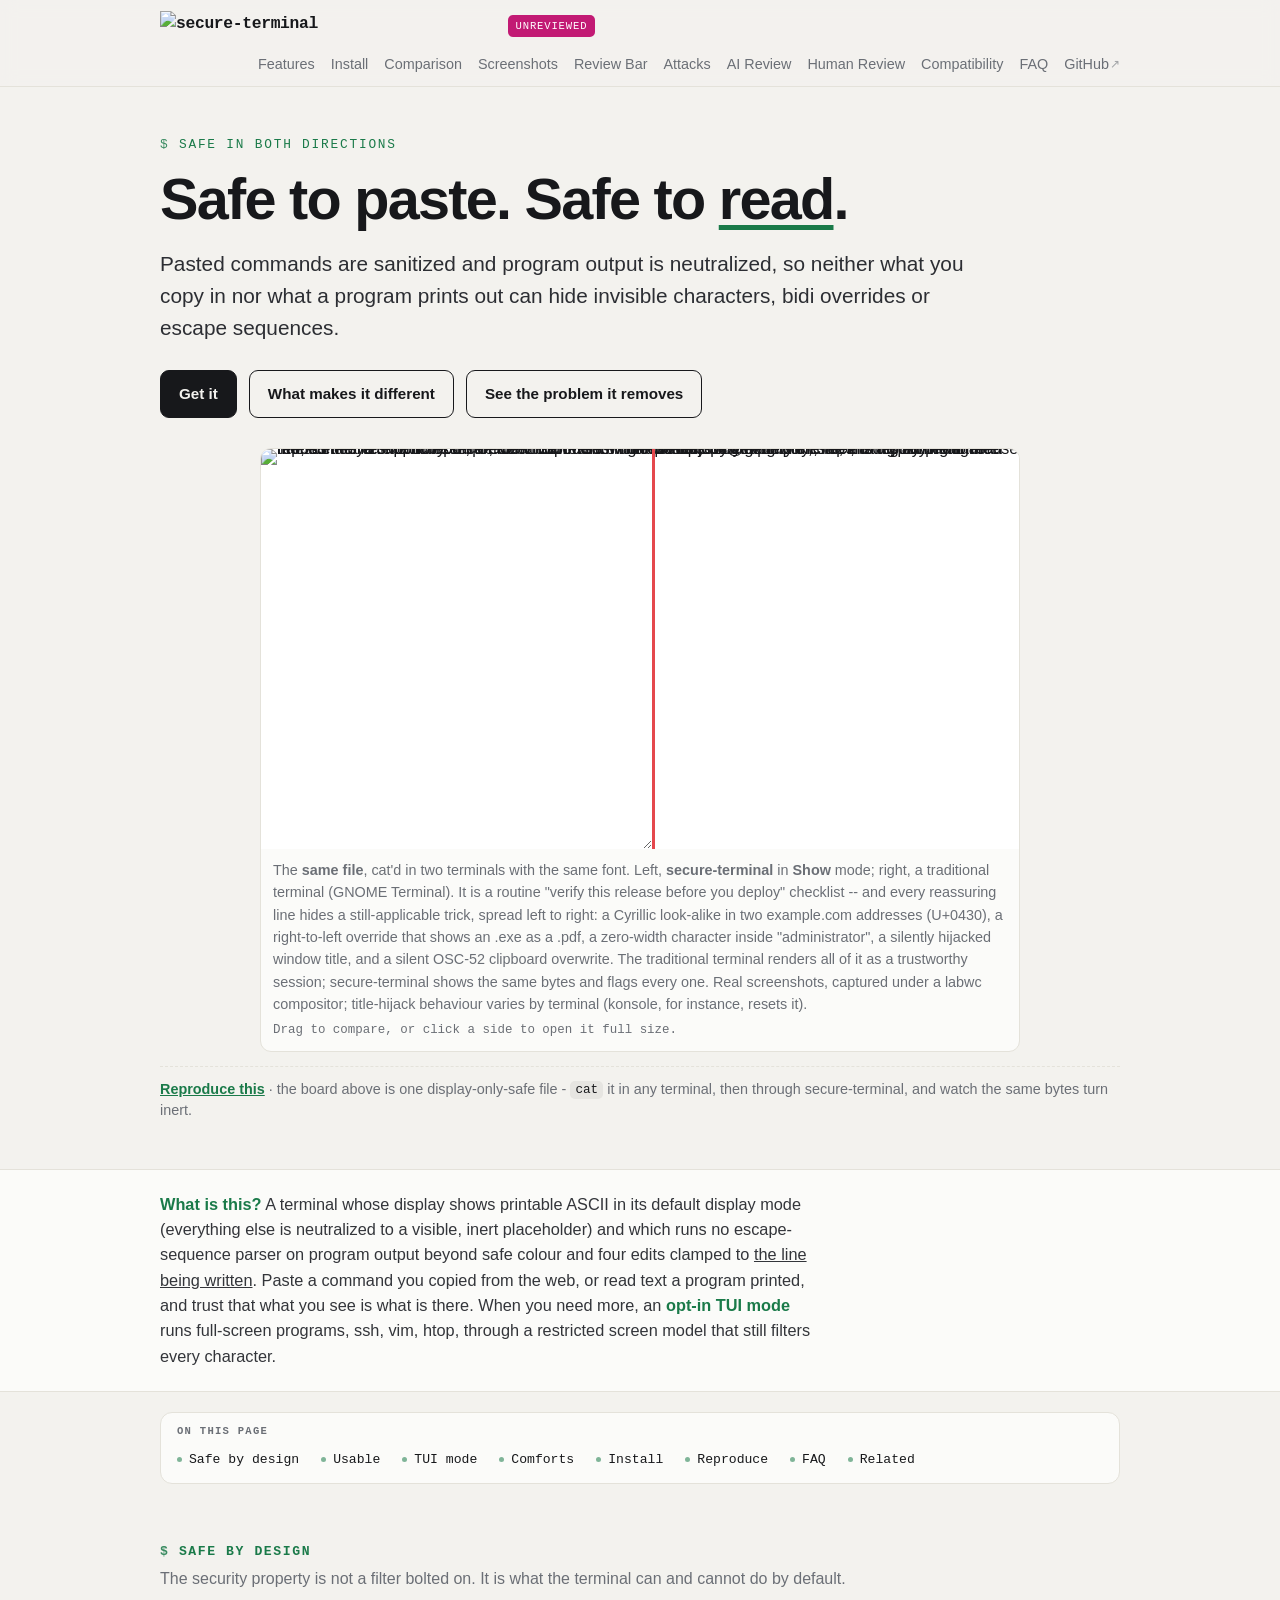
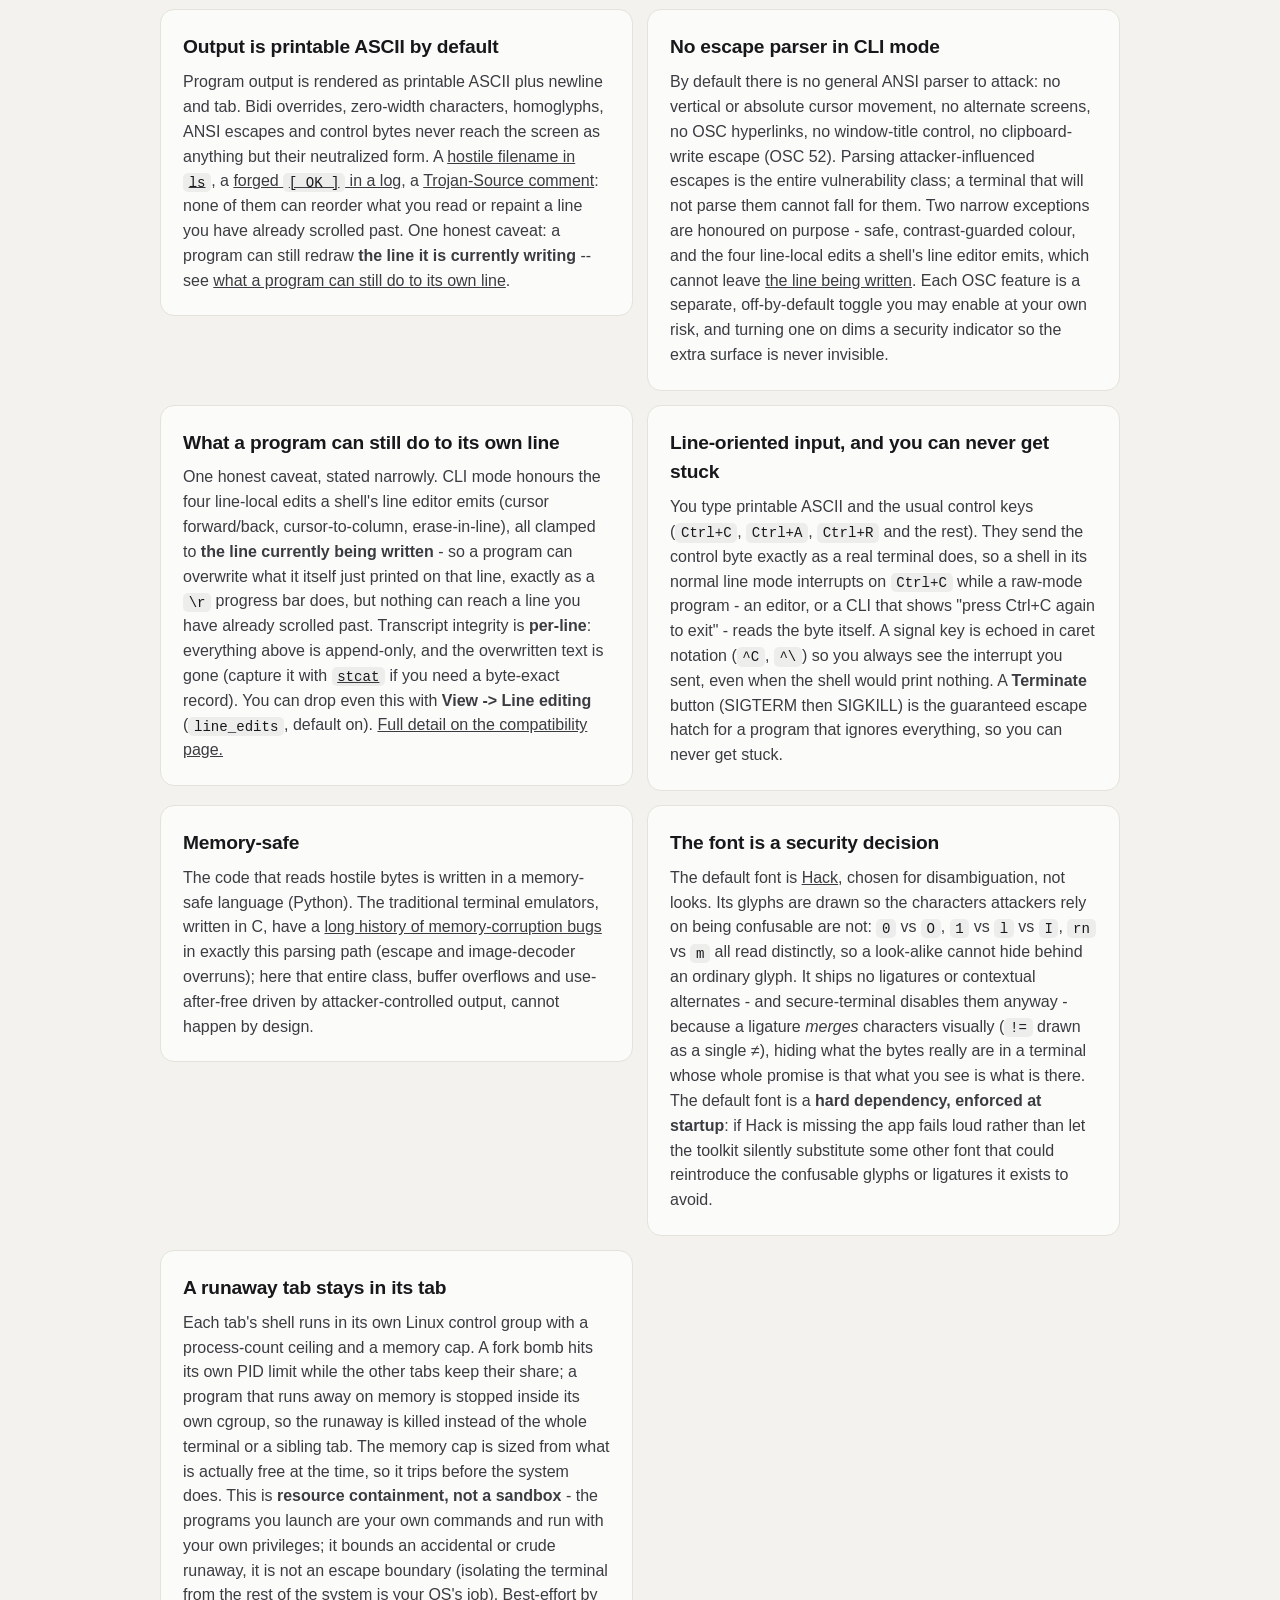
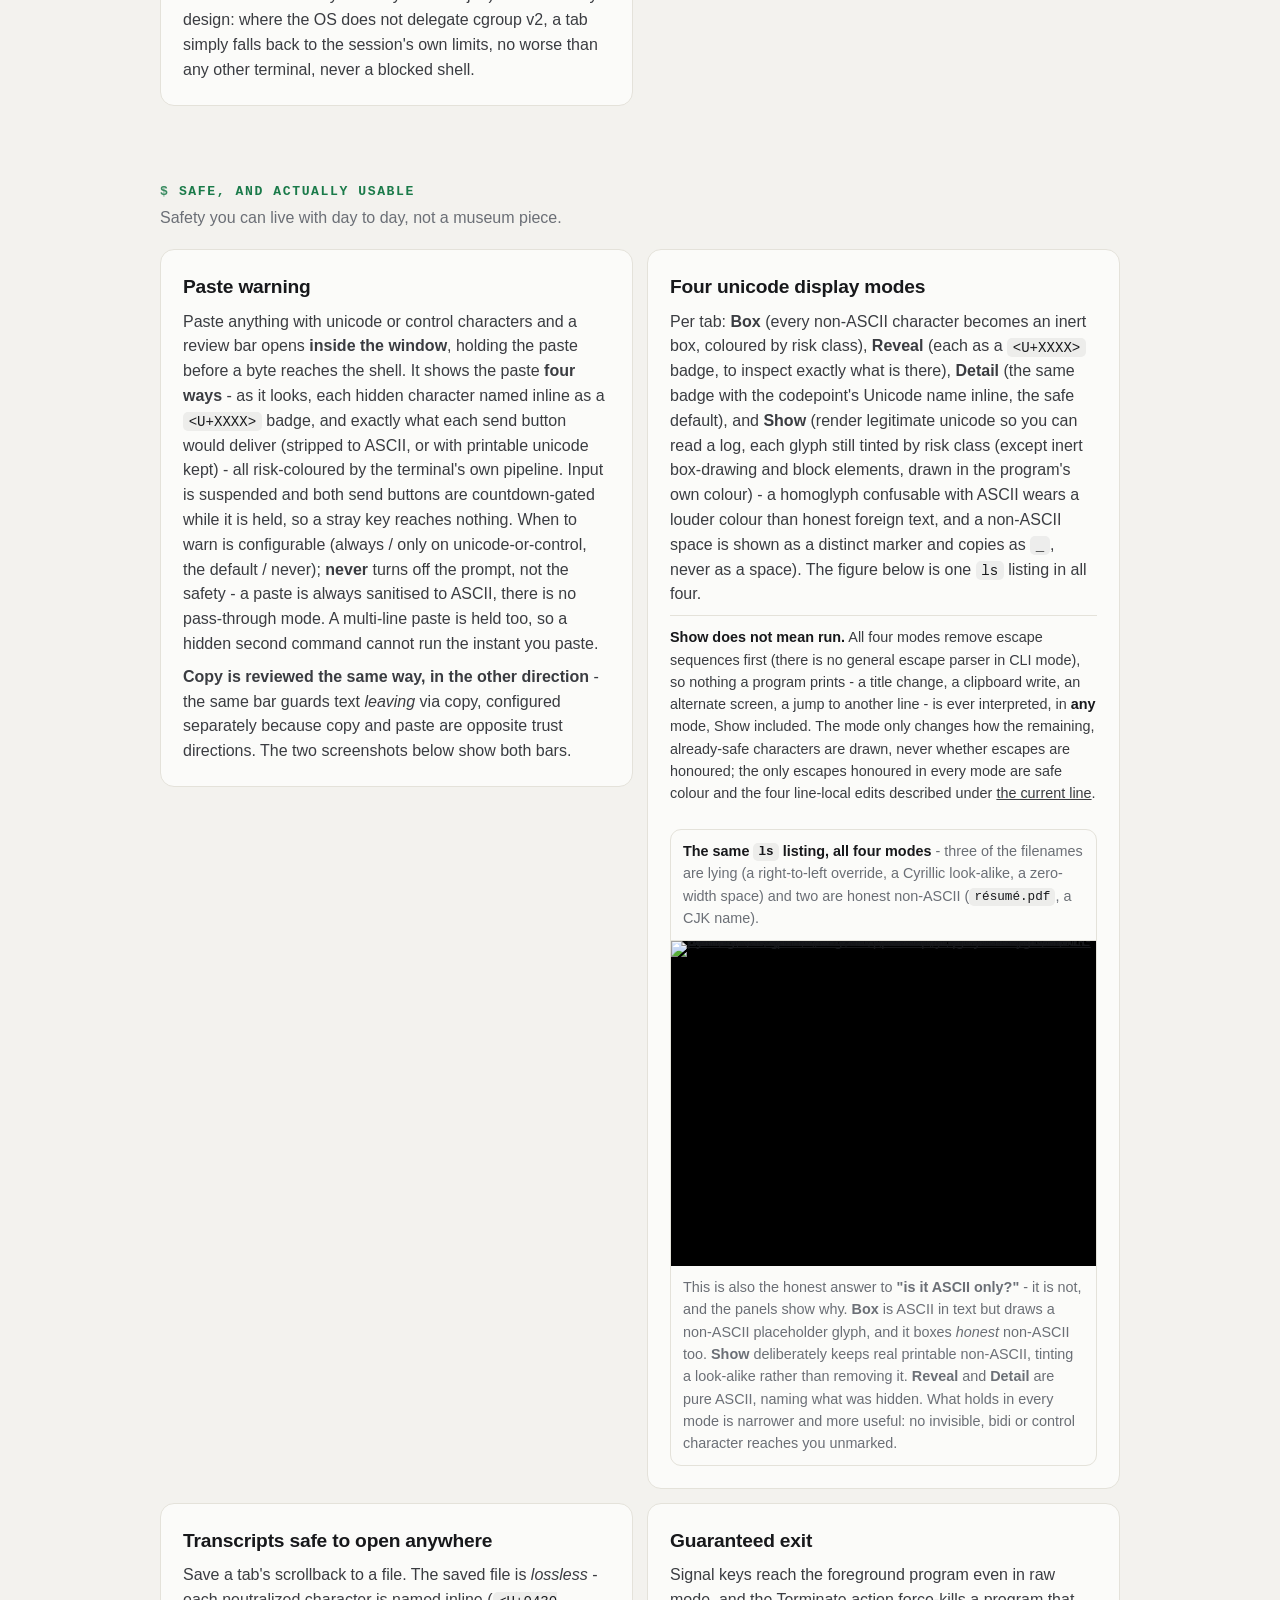
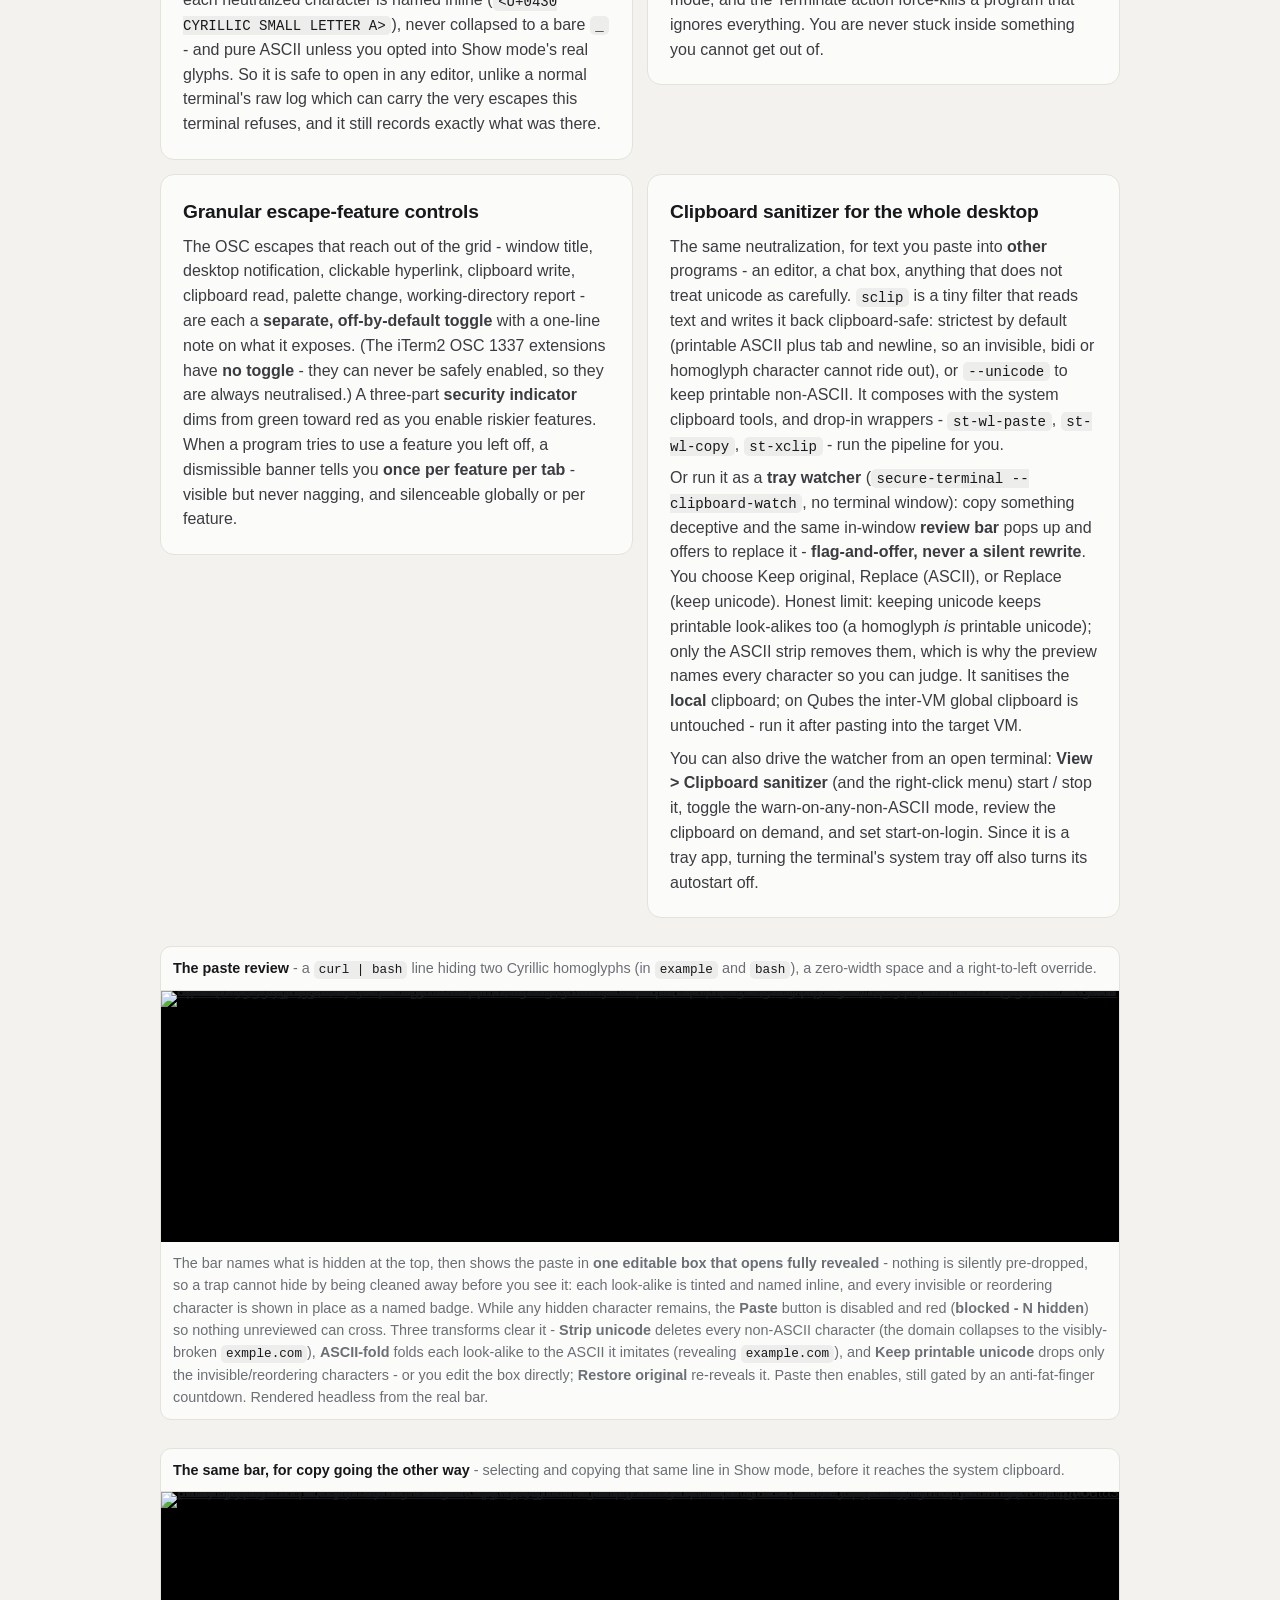
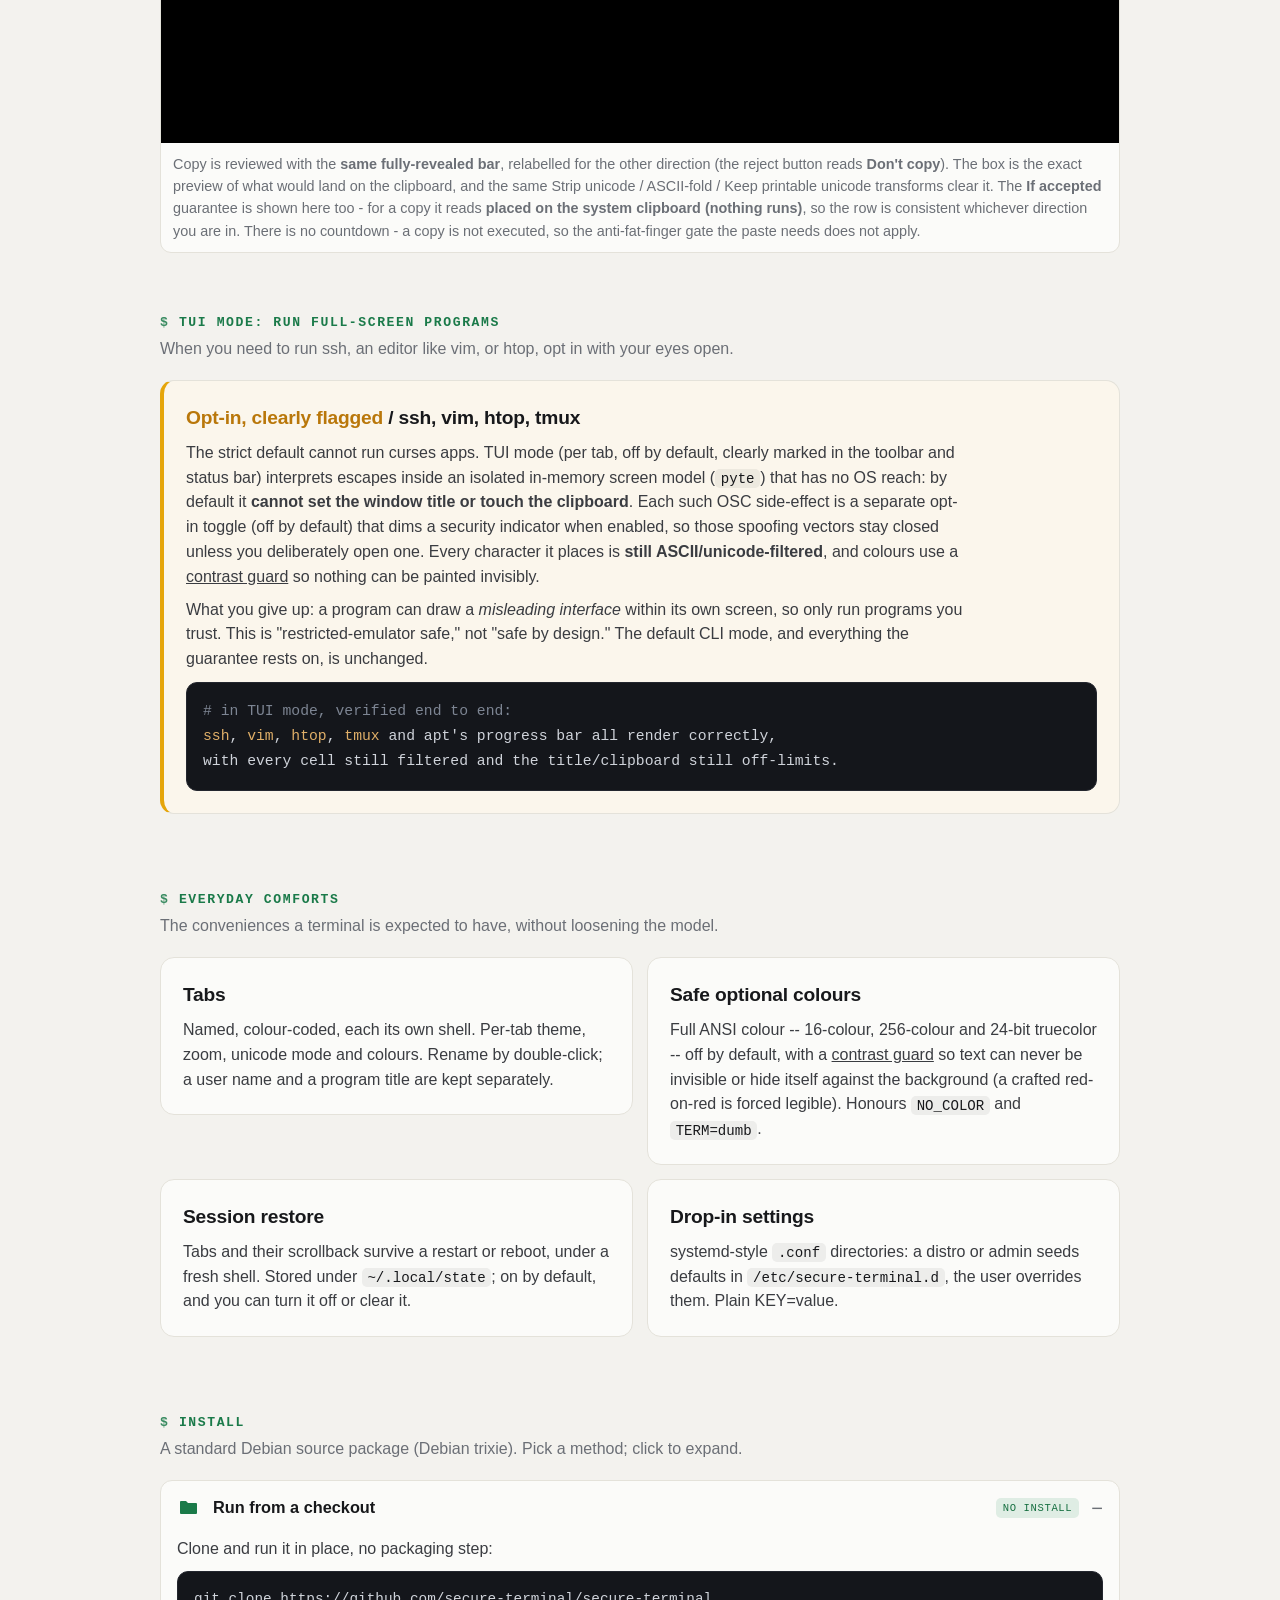
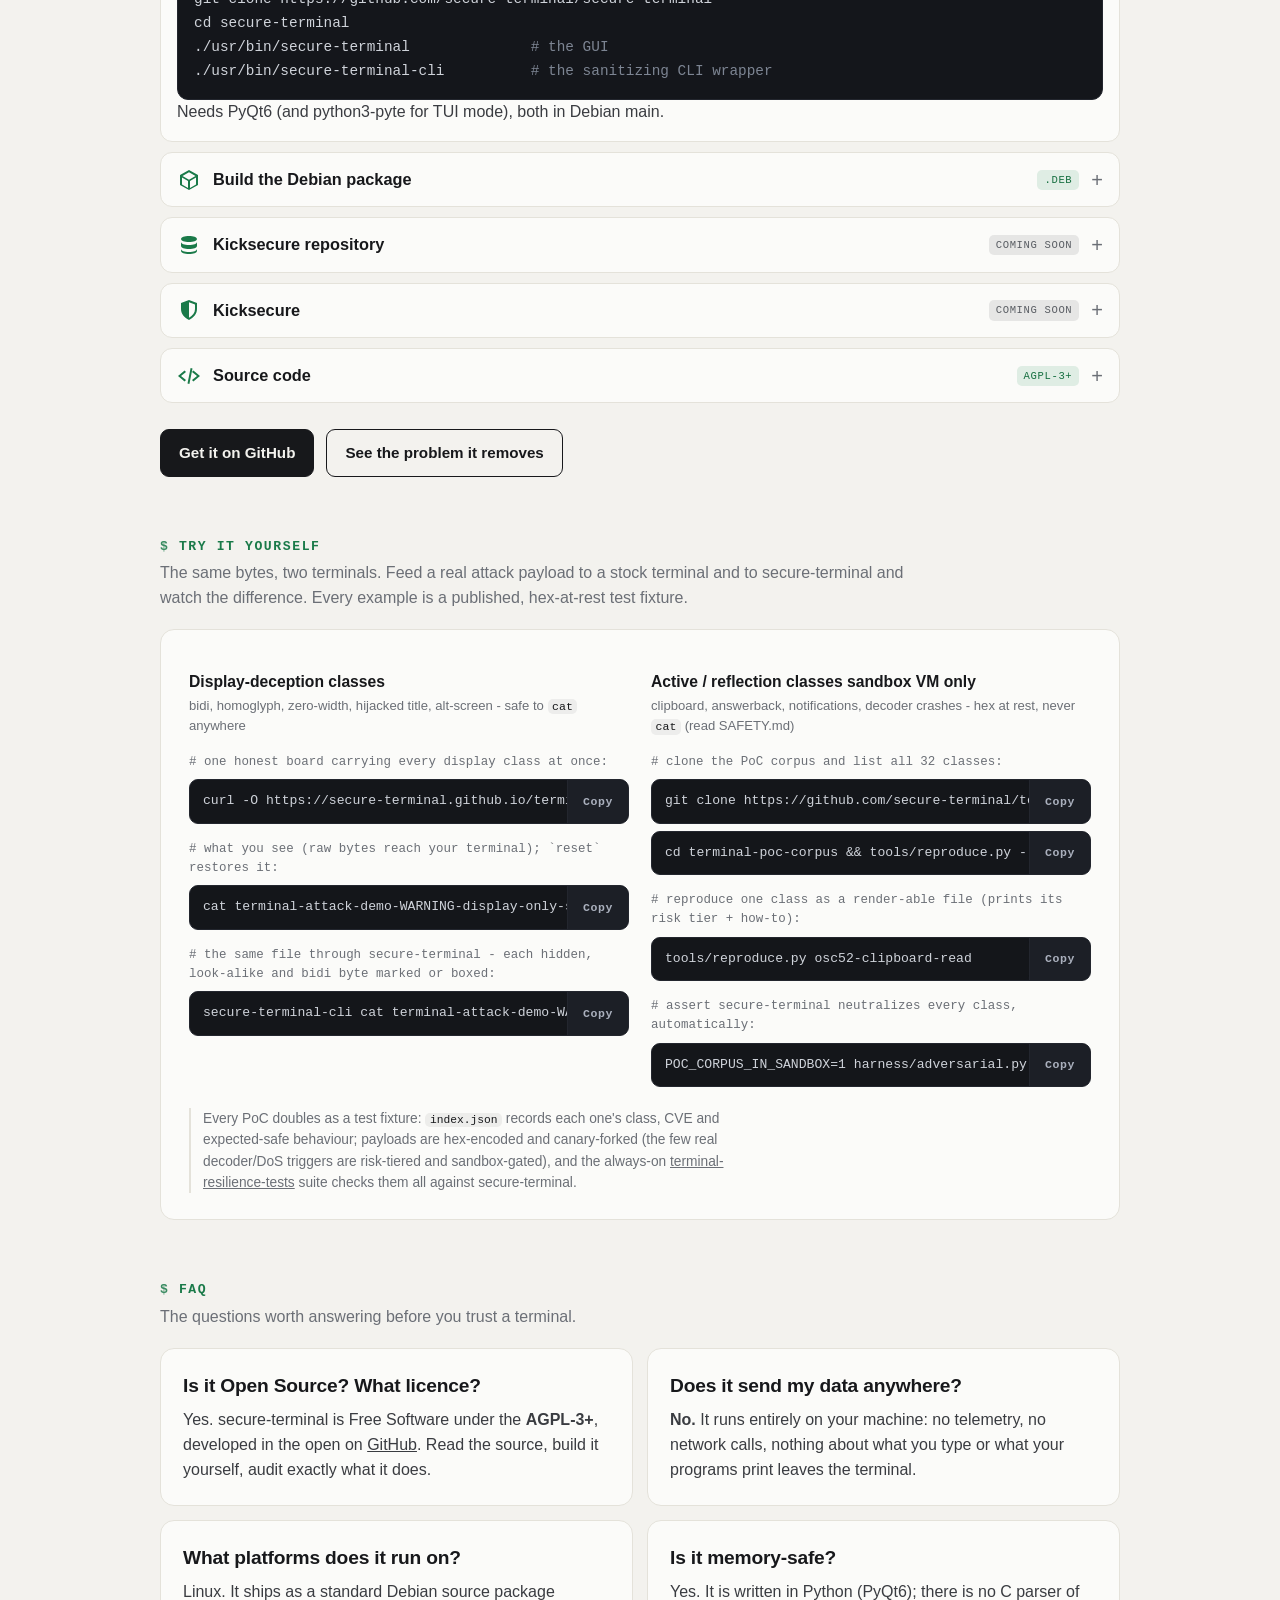
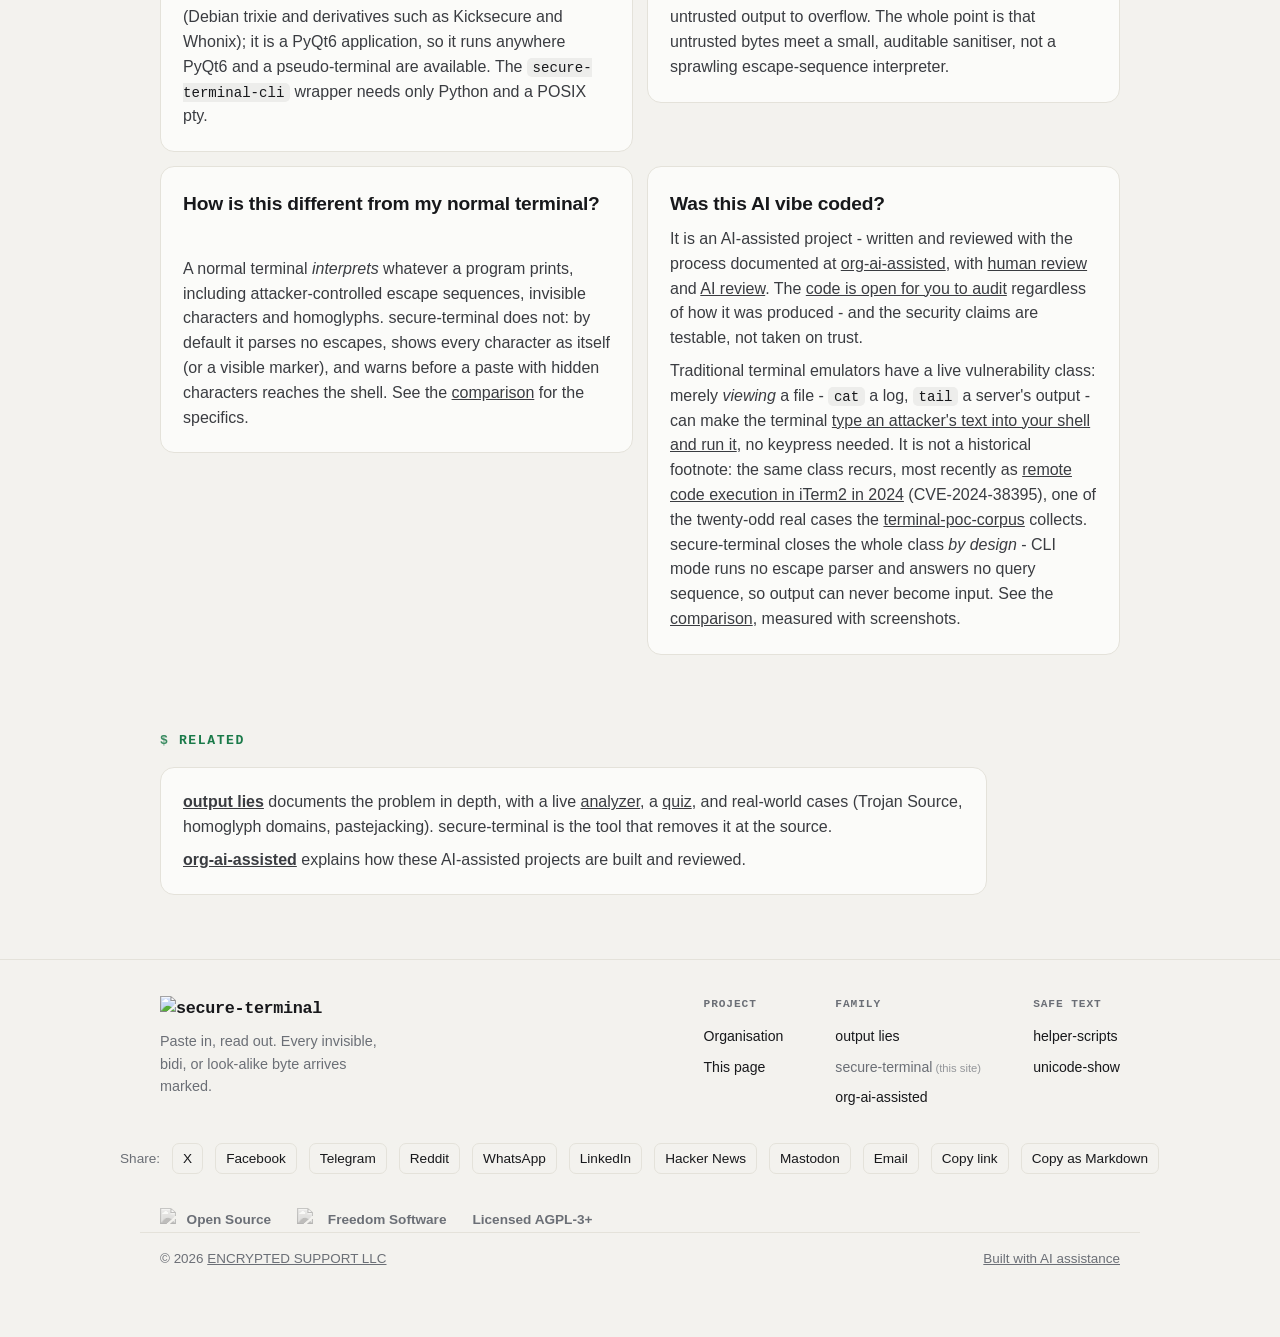
==== index.html @ cbf9141f "Add reproduction sections across the pages - per-attack "Reproduce" blocks + a shared "Try it yourse" ====
<!DOCTYPE html>
<html lang="en">
<!--
  secure-terminal: landing page. AI-Assisted.
  Source: https://github.com/secure-terminal/secure-terminal.github.io
  Sibling of output-lies (shared design system, green "safe" accent).
-->
<meta charset="utf-8">
<meta http-equiv="Content-Security-Policy" content="default-src 'none'; script-src 'self'; style-src 'self' 'unsafe-inline'; img-src 'self' data:; base-uri 'none'; form-action 'none'">
<meta name="viewport" content="width=device-width, initial-scale=1">
<meta name="ai-disclosure" content="ai-assisted">
<title>secure-terminal: safe to paste, safe to read</title>
<meta name="description" content="A terminal you can paste commands into without worrying about invisible characters. ASCII-only by default with no escape parser, a paste warning, four unicode display modes, and an opt-in TUI mode that runs ssh, vim and htop while still filtering every character. Memory-safe. The problem output-lies documents, removed by design.">
<link rel="canonical" href="https://secure-terminal.github.io/">
<meta name="robots" content="index, follow">
<meta property="og:type" content="website">
<meta property="og:site_name" content="secure-terminal">
<meta property="og:title" content="secure-terminal: safe to paste, safe to read">
<meta property="og:description" content="ASCII-only by default, no escape parser, a paste warning and reveal modes, memory-safe. An opt-in TUI mode runs ssh, vim and htop, still filtering every character. Copy commands in and text out without worrying about invisible characters.">
<meta property="og:url" content="https://secure-terminal.github.io/">
<meta property="og:image" content="https://secure-terminal.github.io/og.png">
<meta property="og:image:width" content="1200">
<meta property="og:image:height" content="630">
<meta property="og:image:alt" content="secure-terminal: safe to paste, safe to read">
<meta name="twitter:card" content="summary_large_image">
<meta name="twitter:title" content="secure-terminal: safe to paste, safe to read">
<meta name="twitter:description" content="ASCII-only by default, no escape interpretation, minimal signal keys.">
<meta name="twitter:image" content="https://secure-terminal.github.io/og.png">
<meta name="twitter:image:alt" content="secure-terminal: safe to paste, safe to read">
<meta name="theme-color" content="#f3f2ee">
<link rel="icon" href="/favicon.svg" type="image/svg+xml">
<link rel="icon" href="/favicon.png" type="image/png" sizes="512x512">
<link rel="apple-touch-icon" href="/favicon.png">
<link rel="stylesheet" href="/style.css?v=7">

<header class="nav">
  <div class="wrap">
    <a class="brand" href="/"><img class="brandmark" src="/logo-wide.webp" width="755" height="70" alt="secure-terminal"></a>
    <a class="status" href="/human-review/" title="This site is AI-generated and pending human review">unreviewed</a>
    <input type="checkbox" class="navtoggle" id="navtoggle" aria-label="Toggle navigation menu">
    <label class="menubtn" for="navtoggle">Menu</label>
    <nav>
      <a href="#features">Features</a>
      <a href="#install">Install</a>
      <a href="/comparison/">Comparison</a>
      <a href="/screenshots/">Screenshots</a>
      <a href="/review/">Review Bar</a>
      <a href="/attacks/">Attacks</a>
      <a href="/ai-review/">AI Review</a>
      <a href="/human-review/">Human Review</a>
      <a href="/compatibility/">Compatibility</a>
      <a href="#faq">FAQ</a>
      <a href="https://github.com/secure-terminal/secure-terminal">GitHub</a>
    </nav>
    <label class="navscrim" for="navtoggle" aria-hidden="true"></label>
  </div>
</header>

<main>
<section class="hero"><div class="wrap">
  <p class="kicker">Safe in both directions</p>
  <h1>Safe to paste. Safe to <span class="u">read</span>.</h1>
  <p class="lede">Pasted commands are sanitized and program output is neutralized, so neither what you copy in
    nor what a program prints out can hide invisible characters, bidi overrides or escape sequences.</p>
  <div class="cta">
    <a class="btn primary" href="#install">Get it</a>
    <a class="btn ghost" href="#features">What makes it different</a>
    <a class="btn ghost" href="https://output-lies.github.io">See the problem it removes</a>
  </div>
  <figure class="shot herocmp" data-start="52">
    <div class="herocmp-stage" style="aspect-ratio:1396/737">
      <img src="/comparison/shots/hero-traditional.webp" width="1396" height="737" draggable="false"
        alt="A GNOME Terminal window whose title bar has been silently changed by the file it is displaying to read 'gnome-terminal (window title injected)'. The text is a pre-deploy verification checklist for acme-cli release v3.2.0 that reads as entirely trustworthy: it fetches from https://example.com, reports a good maintainer signature, an attachment named q3-report.exe.pdf 'reported document-only, safe', a deploy under the account administrator@corp.internal, and a support contact ops@example.com, ending 'All preflight checks passed -- ready to deploy'. Only the injected title hints anything is off.">
      <a class="herocmp-link herocmp-link-base" href="/comparison/shots/hero-traditional.webp" target="_blank" rel="noopener" aria-label="Open the traditional-terminal screenshot full size (opens in a new tab)"></a>
      <div class="herocmp-top">
        <img src="/comparison/shots/hero-secure.webp" width="1396" height="737" draggable="false"
          alt="The same file shown by secure-terminal in Show mode, its own title bar unchanged. It flags every trap in the same bytes: both 'example.com' addresses have their Cyrillic look-alike letter (U+0430) highlighted in red, so the real domains differ; the attachment's right-to-left-override control is marked, revealing the real name ends in .exe not .pdf; a hidden zero-width character inside 'administrator' is boxed; and a banner reports that an application's OSC-52 clipboard-write escape was neutralized.">
        <a class="herocmp-link herocmp-link-top" href="/comparison/shots/hero-secure.webp" target="_blank" rel="noopener" aria-label="Open the secure-terminal screenshot full size (opens in a new tab)"></a>
      </div>
      <button type="button" class="herocmp-handle" aria-label="Drag to compare secure-terminal with a traditional terminal"
        role="slider" aria-valuemin="0" aria-valuemax="100" aria-valuenow="52"><span class="herocmp-grip"></span></button>
    </div>
    <figcaption>The <b>same file</b>, cat'd in two terminals with the same font. Left,
      <b>secure-terminal</b> in <b>Show</b> mode; right, a traditional terminal (GNOME Terminal).
      It is a routine "verify this release before you deploy" checklist -- and every reassuring
      line hides a still-applicable trick, spread left to right: a Cyrillic look-alike in two
      example.com addresses (U+0430), a right-to-left override that shows an .exe as a .pdf, a
      zero-width character inside "administrator", a silently hijacked window title, and a silent
      OSC-52 clipboard overwrite. The traditional terminal renders all of it as a trustworthy
      session; secure-terminal shows the same bytes and flags every one. Real screenshots, captured
      under a labwc compositor; title-hijack behaviour varies by terminal (konsole, for instance,
      resets it).
      <span class="herocmp-hint">Drag to compare, or click a side to open it full size.</span></figcaption>
  </figure>
  <div class="repro"><div class="reprohd"><a class="repro-try" href="#reproduce">Reproduce this</a> <span class="rnote">&middot; the board above is one display-only-safe file - <code>cat</code> it in any terminal, then through secure-terminal, and watch the same bytes turn inert.</span></div></div>
</div></section>

<div class="whatis"><div class="wrap">
  <p><b>What is this?</b> A terminal whose display shows printable ASCII in its default display mode (everything else is
    neutralized to a visible, inert placeholder) and which runs no escape-sequence parser on program output
    beyond safe colour and four edits clamped to <a href="#current-line">the line being written</a>.
    Paste a command you copied from the web, or read text a program printed, and trust that what you see
    is what is there. When you need more, an <b>opt-in TUI mode</b> runs full-screen programs, ssh, vim, htop,
    through a restricted screen model that still filters every character.</p>
</div></div>

<div class="wrap"><nav class="toc" aria-label="On this page">
  <p class="toch">On this page</p>
  <ul>
    <li><a href="#design">Safe by design</a></li>
    <li><a href="#features">Usable</a></li>
    <li><a href="#tui">TUI mode</a></li>
    <li><a href="#comforts">Comforts</a></li>
    <li><a href="#install">Install</a></li>
    <li><a href="#reproduce">Reproduce</a></li>
    <li><a href="#faq">FAQ</a></li>
    <li><a href="#related">Related</a></li>
  </ul>
</nav></div>

<section class="cat" id="design"><div class="wrap">
  <h2 class="catname"><a class="h-anchor" href="#design">Safe by design</a></h2>
  <p class="catdesc">The security property is not a filter bolted on. It is what the terminal can and cannot do by default.</p>

  <div class="fg">
  <article class="issue">
    <h3 id="ascii-output"><a class="h-anchor" href="#ascii-output">Output is printable ASCII by default</a></h3>
    <p>Program output is rendered as printable ASCII plus newline and tab. Bidi overrides, zero-width characters,
      homoglyphs, ANSI escapes and control bytes never reach the screen as anything but their neutralized form.
      A <a href="https://output-lies.github.io/terminal/" rel="noopener">hostile filename in <code>ls</code></a>, a
      <a href="https://output-lies.github.io/terminal/#log-injection" rel="noopener">forged <code>[ OK ]</code> in a log</a>, a
      <a href="https://output-lies.github.io/analyze/" rel="noopener">Trojan-Source comment</a>:
      none of them can reorder what you read or repaint a line you have already scrolled past.
      One honest caveat: a program can still redraw <b>the line it is currently writing</b> -- see
      <a href="#current-line">what a program can still do to its own line</a>.</p>
  </article>

  <article class="issue">
    <h3 id="no-escape-parser"><a class="h-anchor" href="#no-escape-parser">No escape parser in CLI mode</a></h3>
    <p>By default there is no general ANSI parser to attack: no vertical or absolute cursor movement, no alternate
      screens, no OSC hyperlinks, no window-title control, no clipboard-write escape (OSC&nbsp;52). Parsing
      attacker-influenced escapes is the entire vulnerability class; a terminal that will not parse them cannot
      fall for them. Two narrow exceptions are honoured on purpose - safe, contrast-guarded colour, and the four
      line-local edits a shell's line editor emits, which cannot leave <a href="#current-line">the line being
      written</a>. Each OSC feature is a separate, off-by-default toggle you may enable at your own risk, and
      turning one on dims a security indicator so the extra surface is never invisible.</p>
  </article>

  <article class="issue">
    <h3 id="current-line"><a class="h-anchor" href="#current-line">What a program can still do to its own line</a></h3>
    <p>One honest caveat, stated narrowly. CLI mode honours the four line-local edits a shell's line editor emits
      (cursor forward/back, cursor-to-column, erase-in-line), all clamped to <b>the line currently being
      written</b> - so a program can overwrite what it itself just printed on that line, exactly as a
      <code>\r</code> progress bar does, but nothing can reach a line you have already scrolled past. Transcript
      integrity is <b>per-line</b>: everything above is append-only, and the overwritten text is gone (capture it
      with <a href="https://output-lies.github.io/terminal/" rel="noopener"><code>stcat</code></a> if you need a
      byte-exact record). You can drop even this with <b>View -&gt; Line editing</b> (<code>line_edits</code>,
      default on). <a href="/compatibility/#line-edits">Full detail on the compatibility page.</a></p>
  </article>

  <article class="issue">
    <h3 id="line-input"><a class="h-anchor" href="#line-input">Line-oriented input, and you can never get stuck</a></h3>
    <p>You type printable ASCII and the usual control keys (<code>Ctrl+C</code>, <code>Ctrl+A</code>,
      <code>Ctrl+R</code> and the rest). They send the control byte exactly as a real terminal does, so a shell in
      its normal line mode interrupts on <code>Ctrl+C</code> while a raw-mode program - an editor, or a CLI that shows
      "press Ctrl+C again to exit" - reads the byte itself. A signal key is echoed in caret notation
      (<code>^C</code>, <code>^\</code>) so you always see the interrupt you sent, even when the shell would
      print nothing. A <b>Terminate</b> button (SIGTERM then SIGKILL) is the guaranteed escape hatch for a
      program that ignores everything, so you can never get stuck.</p>
  </article>

  <article class="issue">
    <h3 id="memory-safe"><a class="h-anchor" href="#memory-safe">Memory-safe</a></h3>
    <p>The code that reads hostile bytes is written in a memory-safe language (Python). The traditional terminal
      emulators, written in C, have a
      <a href="https://output-lies.github.io/terminal/#classes" rel="noopener">long history of memory-corruption bugs</a>
      in exactly this parsing path (escape and image-decoder overruns); here
      that entire class, buffer overflows and use-after-free driven by attacker-controlled output, cannot happen
      by design.</p>
  </article>

  <article class="issue">
    <h3 id="font"><a class="h-anchor" href="#font">The font is a security decision</a></h3>
    <p>The default font is <a href="https://sourcefoundry.org/hack/" rel="noopener">Hack</a>, chosen for
      disambiguation, not looks. Its glyphs are drawn so the characters attackers rely on being
      confusable are not: <code>0</code> vs <code>O</code>, <code>1</code> vs <code>l</code> vs
      <code>I</code>, <code>rn</code> vs <code>m</code> all read distinctly, so a look-alike cannot hide
      behind an ordinary glyph. It ships no ligatures or contextual alternates - and secure-terminal
      disables them anyway - because a ligature <em>merges</em> characters visually (<code>!=</code>
      drawn as a single &ne;), hiding what the bytes really are in a terminal whose whole promise is
      that what you see is what is there. The default font is a <b>hard dependency, enforced at
      startup</b>: if Hack is missing the app fails loud rather than let the toolkit silently
      substitute some other font that could reintroduce the confusable glyphs or ligatures it exists
      to avoid.</p>
  </article>

  <article class="issue">
    <h3 id="tab-isolation"><a class="h-anchor" href="#tab-isolation">A runaway tab stays in its tab</a></h3>
    <p>Each tab's shell runs in its own Linux control group with a process-count ceiling and a memory
      cap. A fork bomb hits its own PID limit while the other tabs keep their share; a program that runs
      away on memory is stopped inside its own cgroup, so the runaway is killed instead of the whole
      terminal or a sibling tab. The memory cap is sized from what is actually free at the time, so it
      trips before the system does. This is <b>resource containment, not a sandbox</b> - the programs you
      launch are your own commands and run with your own privileges; it bounds an accidental or crude
      runaway, it is not an escape boundary (isolating the terminal from the rest of the system is your
      OS's job). Best-effort by design: where the OS does not delegate cgroup&nbsp;v2, a tab simply falls
      back to the session's own limits, no worse than any other terminal, never a blocked shell.</p>
  </article>
  </div>
</div></section>

<section class="cat" id="features"><div class="wrap">
  <h2 class="catname"><a class="h-anchor" href="#features">Safe, and actually usable</a></h2>
  <p class="catdesc">Safety you can live with day to day, not a museum piece.</p>
  <div class="fg">
    <article class="issue">
      <h3 id="paste-warning"><a class="h-anchor" href="#paste-warning">Paste warning</a></h3>
      <p>Paste anything with unicode or control characters and a review bar opens <b>inside the window</b>,
        holding the paste before a byte reaches the shell. It shows the paste <b>four ways</b> - as it looks, each
        hidden character named inline as a <code>&lt;U+XXXX&gt;</code> badge, and exactly what each send button
        would deliver (stripped to ASCII, or with printable unicode kept) - all risk-coloured by the terminal's own
        pipeline. Input is suspended and both send buttons are countdown-gated while it is held, so a stray key
        reaches nothing. When to warn is configurable (always / only on unicode-or-control, the default / never);
        <b>never</b> turns off the prompt, not the safety - a paste is always sanitised to ASCII, there is no
        pass-through mode. A multi-line paste is held too, so a hidden second command cannot run the instant you
        paste.</p>
      <p><b>Copy is reviewed the same way, in the other direction</b> - the same bar guards text <em>leaving</em>
        via copy, configured separately because copy and paste are opposite trust directions. The two screenshots
        below show both bars.</p>
    </article>
    <article class="issue">
      <h3 id="display-modes"><a class="h-anchor" href="#display-modes">Four unicode display modes</a></h3>
      <p>Per tab: <b>Box</b> (every non-ASCII character becomes an inert box, coloured by risk class),
        <b>Reveal</b> (each as a <code>&lt;U+XXXX&gt;</code> badge, to inspect exactly what is there), <b>Detail</b>
        (the same badge with the codepoint's Unicode name inline, the safe default), and <b>Show</b> (render
        legitimate unicode so you can read a log, each glyph still tinted by risk class (except inert box-drawing
        and block elements, drawn in the program's own colour) - a homoglyph confusable
        with ASCII wears a louder colour than honest foreign text, and a non-ASCII space is shown as a distinct
        marker and copies as <code>_</code>, never as a space). The figure below is one <code>ls</code> listing
        in all four.</p>
      <p class="modenote"><b>Show does not mean run.</b> All four modes remove escape sequences first (there is no
        general escape parser in CLI mode), so nothing a program prints - a title change, a clipboard write, an
        alternate screen, a jump to another line - is ever interpreted, in <b>any</b> mode, Show included. The mode
        only changes how the remaining, already-safe characters are drawn, never whether escapes are honoured; the
        only escapes honoured in every mode are safe colour and the four line-local edits described under
        <a href="#current-line">the current line</a>.</p>

      <figure class="shot" style="max-width:900px;margin:24px auto 0">
        <figcaption class="shotname"><b>The same <code>ls</code> listing, all four modes</b> - three of the
          filenames are lying (a right-to-left override, a Cyrillic look-alike, a zero-width space) and two are
          honest non-ASCII (<code>r&#233;sum&#233;.pdf</code>, a CJK name).</figcaption>
        <a href="/shots/display-modes.webp" target="_blank" rel="noopener"><img src="/shots/display-modes.webp" width="1584" height="1212" loading="lazy" alt="One ls listing rendered four times by secure-terminal, ending with Detail, the default. Box: every non-ASCII byte, hostile or honest, becomes a single coloured placeholder box, so the accented and CJK names are boxed too. Show: the honest resume.pdf and the CJK name are readable as themselves, while the Cyrillic look-alike 'a' is kept but tinted red and the bidi override and zero-width space still collapse to placeholders. Reveal: each hidden character is named inline as a badge, U+202E, U+0430, U+200B, U+00E9, U+4E2D, U+6587. Detail: the same badges expanded to full Unicode names, RIGHT-TO-LEFT OVERRIDE, CYRILLIC SMALL LETTER A, ZERO WIDTH SPACE, LATIN SMALL LETTER E WITH ACUTE, CJK UNIFIED IDEOGRAPH."></a>
        <figcaption>This is also the honest answer to <b>&quot;is it ASCII only?&quot;</b> - it is not, and the
          panels show why. <b>Box</b> is ASCII in text but draws a non-ASCII placeholder glyph, and it boxes
          <em>honest</em> non-ASCII too. <b>Show</b> deliberately keeps real printable non-ASCII, tinting a
          look-alike rather than removing it. <b>Reveal</b> and <b>Detail</b> are pure ASCII, naming what was
          hidden. What holds in every mode is narrower and more useful: no invisible, bidi or control character
          reaches you unmarked.</figcaption>
      </figure>
    </article>
    <article class="issue">
      <h3 id="transcripts"><a class="h-anchor" href="#transcripts">Transcripts safe to open anywhere</a></h3>
      <p>Save a tab's scrollback to a file. The saved file is <em>lossless</em> - each neutralized character is
        named inline (<code>&lt;U+0430 CYRILLIC SMALL LETTER A&gt;</code>), never collapsed to a bare
        <code>_</code> - and pure ASCII unless you opted into Show mode's real glyphs. So it is safe to open in any
        editor, unlike a normal terminal's raw log which can carry the very escapes this terminal refuses, and it
        still records exactly what was there.</p>
    </article>
    <article class="issue">
      <h3 id="guaranteed-exit"><a class="h-anchor" href="#guaranteed-exit">Guaranteed exit</a></h3>
      <p>Signal keys reach the foreground program even in raw mode, and the Terminate action force-kills a program
        that ignores everything. You are never stuck inside something you cannot get out of.</p>
    </article>
    <article class="issue">
      <h3 id="escape-controls"><a class="h-anchor" href="#escape-controls">Granular escape-feature controls</a></h3>
      <p>The OSC escapes that reach out of the grid - window title, desktop notification, clickable hyperlink,
        clipboard write, clipboard read, palette change, working-directory report - are each a <b>separate,
        off-by-default toggle</b> with a one-line note on what it exposes. (The iTerm2 OSC 1337 extensions have
        <b>no toggle</b> - they can never be safely enabled, so they are always neutralised.) A three-part
        <b>security indicator</b> dims from green toward red as you enable riskier features. When a program tries
        to use a feature you left off, a dismissible banner tells you <b>once per feature per tab</b> - visible but
        never nagging, and silenceable globally or per feature.</p>
    </article>
    <article class="issue">
      <h3 id="clipboard-sanitizer"><a class="h-anchor" href="#clipboard-sanitizer">Clipboard sanitizer for the whole desktop</a></h3>
      <p>The same neutralization, for text you paste into <b>other</b> programs - an editor, a chat box, anything
        that does not treat unicode as carefully. <code>sclip</code> is a tiny filter that reads text and writes it
        back clipboard-safe: strictest by default (printable ASCII plus tab and newline, so an invisible, bidi or
        homoglyph character cannot ride out), or <code>--unicode</code> to keep printable non-ASCII. It composes with
        the system clipboard tools, and drop-in wrappers - <code>st-wl-paste</code>, <code>st-wl-copy</code>,
        <code>st-xclip</code> - run the pipeline for you.</p>
      <p>Or run it as a <b>tray watcher</b> (<code>secure-terminal --clipboard-watch</code>, no terminal window):
        copy something deceptive and the same in-window <b>review bar</b> pops up and offers to replace it -
        <b>flag-and-offer, never a silent rewrite</b>. You choose Keep original, Replace (ASCII), or Replace (keep
        unicode). Honest limit: keeping unicode keeps printable look-alikes too (a homoglyph <em>is</em> printable
        unicode); only the ASCII strip removes them, which is why the preview names every character so you can judge.
        It sanitises the <b>local</b> clipboard; on Qubes the inter-VM global clipboard is untouched - run it after
        pasting into the target VM.</p>
      <p>You can also drive the watcher from an open terminal: <b>View &gt; Clipboard sanitizer</b> (and the
        right-click menu) start / stop it, toggle the warn-on-any-non-ASCII mode, review the clipboard on demand,
        and set start-on-login. Since it is a tray app, turning the terminal's system tray off also turns its
        autostart off.</p>
    </article>
  </div>
  <figure class="shot" style="max-width:1000px;margin:28px auto 0">
    <figcaption class="shotname"><b>The paste review</b> - a <code>curl | bash</code> line hiding two Cyrillic
      homoglyphs (in <code>example</code> and <code>bash</code>), a zero-width space and a right-to-left override.</figcaption>
    <a href="/shots/paste-warning.webp" target="_blank" rel="noopener"><img src="/shots/paste-warning.webp" width="2376" height="622" loading="lazy" alt="secure-terminal's in-window paste-review bar holding a hostile 'curl | bash' paste before any byte reaches the shell. A red dot and the summary 'This paste hides 1 bidirectional control, 1 invisible character, 2 non-ASCII characters.' head the bar, with a Restore original button, a safe-green Reject button and a red, disabled 'Paste blocked - 2 hidden' button top-right. Below is the ONE editable box that opens FULLY REVEALED: nothing is dropped, so the two Cyrillic look-alikes are highlighted and named inline as U+0430 CYRILLIC SMALL LETTER A, and the invisible and the reordering override are shown IN PLACE as named badges, U+200B ZERO WIDTH SPACE and U+202E RIGHT-TO-LEFT OVERRIDE. A status line reads 'Showing the full paste - 2 hidden characters (invisible / reordering / control) block sending; each is named in the box. Remove them (a Text transformation, or delete the badges) to continue.' Under a 'Text transformations:' heading three buttons offer Strip unicode, ASCII-fold and Keep printable unicode, each with a plain-language gloss. A Structure section lists 1 line, an 'If accepted: waits on the command line - press Enter to run' guarantee and a 65-character length, and a live per-class Hidden-characters table names Bidirectional control 1, Invisible / zero-width 1 and Look-alike (homoglyph) 2, every other class 0."></a>
    <figcaption>The bar names what is hidden at the top, then shows the paste in <b>one editable box that opens
      fully revealed</b> - nothing is silently pre-dropped, so a trap cannot hide by being cleaned away before
      you see it: each look-alike is tinted and named inline, and every invisible or reordering character is
      shown in place as a named badge. While any hidden character remains, the <b>Paste</b> button is disabled
      and red (<b>blocked - N hidden</b>) so nothing unreviewed can cross. Three transforms clear it - <b>Strip
      unicode</b> deletes every non-ASCII character (the domain collapses to the visibly-broken
      <code>exmple.com</code>), <b>ASCII-fold</b> folds each look-alike to the ASCII it imitates (revealing
      <code>example.com</code>), and <b>Keep printable unicode</b> drops only the invisible/reordering
      characters - or you edit the box directly; <b>Restore original</b> re-reveals it. Paste then enables,
      still gated by an anti-fat-finger countdown. Rendered headless from the real bar.</figcaption>
  </figure>
  <figure class="shot" style="max-width:1000px;margin:28px auto 0">
    <figcaption class="shotname"><b>The same bar, for copy going the other way</b> - selecting and copying that
      same line in Show mode, before it reaches the system clipboard.</figcaption>
    <a href="/shots/copy-warning.webp" target="_blank" rel="noopener"><img src="/shots/copy-warning.webp" width="2376" height="622" loading="lazy" alt="secure-terminal's review bar reviewing a copy going out to the system clipboard. The summary reads 'This copy would carry 1 bidirectional control, 1 invisible character, 2 non-ASCII characters onto the clipboard.' It is the same fully-revealed single-box layout as the paste bar - the two Cyrillic look-alikes highlighted and named inline, the invisible and the reordering override shown in place as named badges - with a 'Showing the full copy - 2 hidden characters block sending' status line, Strip unicode / ASCII-fold / Keep printable unicode transforms, a Structure section whose 'If accepted' guarantee reads 'placed on the system clipboard (nothing runs)', and a live per-class Hidden-characters table naming Bidirectional control 1, Invisible / zero-width 1 and Look-alike (homoglyph) 2. The reject button reads Don't copy and the Copy button is disabled and red, 'Copy blocked - 2 hidden'; there is no countdown, since a copy is not executed."></a>
    <figcaption>Copy is reviewed with the <b>same fully-revealed bar</b>, relabelled for the other direction (the
      reject button reads <b>Don't copy</b>). The box is the exact preview of what would land on the clipboard,
      and the same Strip unicode / ASCII-fold / Keep printable unicode transforms clear it. The <b>If accepted</b>
      guarantee is shown here too - for a copy it reads <b>placed on the system clipboard (nothing runs)</b>, so
      the row is consistent whichever direction you are in. There is no countdown - a copy is not executed, so
      the anti-fat-finger gate the paste needs does not apply.</figcaption>
  </figure>
</div></section>


<section class="cat" id="tui"><div class="wrap">
  <h2 class="catname"><a class="h-anchor" href="#tui">TUI mode: run full-screen programs</a></h2>
  <p class="catdesc">When you need to run ssh, an editor like vim, or htop, opt in with your eyes open.</p>
  <article class="issue risk">
    <h3 id="tui-mode"><a class="h-anchor" href="#tui-mode"><span class="flag">Opt-in, clearly flagged</span> / ssh, vim, htop, tmux</a></h3>
    <p>The strict default cannot run curses apps. TUI mode (per tab, off by default, clearly marked in the
      toolbar and status bar) interprets escapes inside an isolated in-memory screen model (<code>pyte</code>) that has no OS
      reach: by default it <b>cannot set the window title or touch the clipboard</b>. Each such OSC side-effect is
      a separate opt-in toggle (off by default) that dims a security indicator when enabled, so those spoofing
      vectors stay closed unless you deliberately open one. Every character it places is <b>still
      ASCII/unicode-filtered</b>, and colours use a <a href="/compatibility/#contrast-guard">contrast guard</a> so nothing can be painted invisibly.</p>
    <p>What you give up: a program can draw a <em>misleading interface</em> within its own screen, so only run
      programs you trust. This is "restricted-emulator safe," not "safe by design." The default CLI mode,
      and everything the guarantee rests on, is unchanged.</p>
    <div class="term" style="margin-top:10px"><span class="d"># in TUI mode, verified end to end:</span>
<span class="y">ssh</span>, <span class="y">vim</span>, <span class="y">htop</span>, <span class="y">tmux</span> and apt's progress bar all render correctly,
with every cell still filtered and the title/clipboard still off-limits.</div>
  </article>
</div></section>

<section class="cat" id="comforts"><div class="wrap">
  <h2 class="catname"><a class="h-anchor" href="#comforts">Everyday comforts</a></h2>
  <p class="catdesc">The conveniences a terminal is expected to have, without loosening the model.</p>
  <div class="fg">
    <article class="issue"><h3 id="tabs"><a class="h-anchor" href="#tabs">Tabs</a></h3><p>Named, colour-coded, each its own shell. Per-tab theme, zoom,
      unicode mode and colours. Rename by double-click; a user name and a program title are kept separately.</p></article>
    <article class="issue"><h3 id="colours"><a class="h-anchor" href="#colours">Safe optional colours</a></h3><p>Full ANSI colour -- 16-colour, 256-colour and 24-bit truecolor -- off by default, with a
      <a href="/compatibility/#contrast-guard">contrast guard</a> so text can never be invisible or hide itself against the background (a crafted red-on-red is forced legible). Honours <code>NO_COLOR</code> and <code>TERM=dumb</code>.</p></article>
    <article class="issue"><h3 id="session-restore"><a class="h-anchor" href="#session-restore">Session restore</a></h3><p>Tabs and their scrollback survive a restart or reboot, under a
      fresh shell. Stored under <code>~/.local/state</code>; on by default, and you can turn it off or clear it.</p></article>
    <article class="issue"><h3 id="settings"><a class="h-anchor" href="#settings">Drop-in settings</a></h3><p>systemd-style <code>.conf</code> directories: a distro or
      admin seeds defaults in <code>/etc/secure-terminal.d</code>, the user overrides them. Plain KEY=value.</p></article>
  </div>
</div></section>

<section class="cat" id="install"><div class="wrap">
  <h2 class="catname"><a class="h-anchor" href="#install">Install</a></h2>
  <p class="catdesc">A standard Debian source package (Debian trixie). Pick a method; click to expand.</p>

  <details class="inst" open>
    <summary><svg class="ilogo" viewBox="0 0 24 24" aria-hidden="true"><path d="M3 6a1 1 0 0 1 1-1h5l2 2h8a1 1 0 0 1 1 1v9a1 1 0 0 1-1 1H4a1 1 0 0 1-1-1z"/></svg>
      <span class="ititle">Run from a checkout</span><span class="ibadge ok">no install</span></summary>
    <div class="ibody">
      <p>Clone and run it in place, no packaging step:</p>
      <div class="pre">git clone https://github.com/secure-terminal/secure-terminal
cd secure-terminal
./usr/bin/secure-terminal              <span class="c"># the GUI</span>
./usr/bin/secure-terminal-cli          <span class="c"># the sanitizing CLI wrapper</span></div>
      <p>Needs PyQt6 (and python3-pyte for TUI mode), both in Debian main.</p>
    </div>
  </details>

  <details class="inst">
    <summary><svg class="ilogo" viewBox="0 0 24 24" aria-hidden="true"><path d="M12 2 3 7v10l9 5 9-5V7zM12 4.2 18.5 8 12 11.8 5.5 8zM5 9.6l6 3.5v7L5 16.6zm14 0v7l-6 3.5v-7z"/></svg>
      <span class="ititle">Build the Debian package</span><span class="ibadge ok">.deb</span></summary>
    <div class="ibody">
      <div class="pre">git clone https://github.com/secure-terminal/secure-terminal
cd secure-terminal
dpkg-buildpackage -us -uc -b
sudo dpkg -i ../secure-terminal_*.deb
sudo apt-get install -f                <span class="c"># pull dependencies (Debian main)</span></div>
      <p>Then run <code>secure-terminal</code> for the GUI, or <code>secure-terminal-cli</code>
        to wrap a shell or command in the terminal you are already in.</p>
    </div>
  </details>

  <details class="inst">
    <summary><svg class="ilogo" viewBox="0 0 24 24" aria-hidden="true"><path d="M4 6c0-1.7 3.6-3 8-3s8 1.3 8 3-3.6 3-8 3-8-1.3-8-3zm0 3c0 1.7 3.6 3 8 3s8-1.3 8-3v4c0 1.7-3.6 3-8 3s-8-1.3-8-3zm0 7c0 1.7 3.6 3 8 3s8-1.3 8-3v2c0 1.7-3.6 3-8 3s-8-1.3-8-3z"/></svg>
      <span class="ititle">Kicksecure repository</span><span class="ibadge soon">coming soon</span></summary>
    <div class="ibody">
      <p>An <code>apt</code> install from the Kicksecure repository is planned, so updates
        arrive with your normal system upgrades. Not available yet.</p>
    </div>
  </details>

  <details class="inst">
    <summary><svg class="ilogo" viewBox="0 0 24 24" aria-hidden="true"><path d="M12 2 4 5v6c0 5 3.4 8.7 8 11 4.6-2.3 8-6 8-11V5zm0 2.2 6 2.2V11c0 3.8-2.4 6.8-6 8.7z"/></svg>
      <span class="ititle">Kicksecure</span><span class="ibadge soon">coming soon</span></summary>
    <div class="ibody">
      <p>secure-terminal is planned to be <b>installed by default in
        <a href="https://www.kicksecure.com">Kicksecure</a></b>, so a hardened system ships
        with a safe terminal out of the box. Not available yet.</p>
    </div>
  </details>

  <details class="inst">
    <summary><svg class="ilogo" viewBox="0 0 24 24" aria-hidden="true"><path d="M9 8 4 12l5 4-1.4 1.4L1 12l6.6-5.4zm6 0 1.4-1.4L23 12l-6.6 5.4L15 16l5-4zM13.6 4l1.9.5-3.1 15.5-1.9-.5z"/></svg>
      <span class="ititle">Source code</span><span class="ibadge ok">AGPL-3+</span></summary>
    <div class="ibody">
      <p>Read, audit and build every line: <a href="https://github.com/secure-terminal/secure-terminal">github.com/secure-terminal/secure-terminal</a>.
        Free Software under the AGPL-3+.</p>
    </div>
  </details>

  <div class="cta">
    <a class="btn primary" href="https://github.com/secure-terminal/secure-terminal">Get it on GitHub</a>
    <a class="btn ghost" href="https://output-lies.github.io">See the problem it removes</a>
  </div>
</div></section>

<section class="cat" id="reproduce"><div class="wrap">
  <h2 class="catname"><a class="h-anchor" href="#reproduce">Try it yourself</a></h2>
  <p class="catdesc">The same bytes, two terminals. Feed a real attack payload to a stock terminal and to
    secure-terminal and watch the difference. Every example is a published, hex-at-rest test fixture.</p>
  <div class="trybox">
    <div class="trycols">
      <div>
        <h4>Display-deception classes</h4>
        <p class="sub">bidi, homoglyph, zero-width, hijacked title, alt-screen - safe to <code>cat</code> anywhere</p>
        <p class="cmdlabel"># one honest board carrying every display class at once:</p>
        <div class="copybox"><code class="cmd">curl -O https://secure-terminal.github.io/terminal-safe-corpus/demos/terminal-attack-demo-WARNING-display-only-safe.txt</code><button class="copybtn" type="button" hidden>Copy</button></div>
        <p class="cmdlabel"># what you see (raw bytes reach your terminal); `reset` restores it:</p>
        <div class="copybox"><code class="cmd">cat terminal-attack-demo-WARNING-display-only-safe.txt</code><button class="copybtn" type="button" hidden>Copy</button></div>
        <p class="cmdlabel"># the same file through secure-terminal - each hidden, look-alike and bidi byte marked or boxed:</p>
        <div class="copybox"><code class="cmd">secure-terminal-cli cat terminal-attack-demo-WARNING-display-only-safe.txt</code><button class="copybtn" type="button" hidden>Copy</button></div>
      </div>
      <div>
        <h4>Active / reflection classes <span class="sbtag">sandbox VM only</span></h4>
        <p class="sub">clipboard, answerback, notifications, decoder crashes - hex at rest, never <code>cat</code> (read SAFETY.md)</p>
        <p class="cmdlabel"># clone the PoC corpus and list all 32 classes:</p>
        <div class="copybox"><code class="cmd">git clone https://github.com/secure-terminal/terminal-poc-corpus</code><button class="copybtn" type="button" hidden>Copy</button></div>
        <div class="copybox"><code class="cmd">cd terminal-poc-corpus &amp;&amp; tools/reproduce.py --list</code><button class="copybtn" type="button" hidden>Copy</button></div>
        <p class="cmdlabel"># reproduce one class as a render-able file (prints its risk tier + how-to):</p>
        <div class="copybox"><code class="cmd">tools/reproduce.py osc52-clipboard-read</code><button class="copybtn" type="button" hidden>Copy</button></div>
        <p class="cmdlabel"># assert secure-terminal neutralizes every class, automatically:</p>
        <div class="copybox"><code class="cmd">POC_CORPUS_IN_SANDBOX=1 harness/adversarial.py</code><button class="copybtn" type="button" hidden>Copy</button></div>
      </div>
    </div>
    <p class="toolnote">Every PoC doubles as a test fixture: <code>index.json</code> records each one's class, CVE and
      expected-safe behaviour; payloads are hex-encoded and canary-forked (the few real decoder/DoS triggers are
      risk-tiered and sandbox-gated), and the always-on
      <a href="https://github.com/org-ai-assisted/dist-ai">terminal-resilience-tests</a> suite checks them all
      against secure-terminal.</p>
  </div>
</div></section>

<section class="cat" id="faq"><div class="wrap">
  <h2 class="catname"><a class="h-anchor" href="#faq">FAQ</a></h2>
  <p class="catdesc">The questions worth answering before you trust a terminal.</p>
  <div class="fg">
  <div class="issue">
    <h3 id="faq-license"><a class="h-anchor" href="#faq-license">Is it Open Source? What licence?</a></h3>
    <p>Yes. secure-terminal is Free Software under the <b>AGPL-3+</b>, developed in
      the open on <a href="https://github.com/secure-terminal/secure-terminal">GitHub</a>.
      Read the source, build it yourself, audit exactly what it does.</p>
  </div>
  <div class="issue">
    <h3 id="faq-privacy"><a class="h-anchor" href="#faq-privacy">Does it send my data anywhere?</a></h3>
    <p><b>No.</b> It runs entirely on your machine: no telemetry, no network calls,
      nothing about what you type or what your programs print leaves the terminal.</p>
  </div>
  <div class="issue">
    <h3 id="faq-platforms"><a class="h-anchor" href="#faq-platforms">What platforms does it run on?</a></h3>
    <p>Linux. It ships as a standard Debian source package (Debian trixie and
      derivatives such as Kicksecure and Whonix); it is a PyQt6 application, so it
      runs anywhere PyQt6 and a pseudo-terminal are available. The
      <code>secure-terminal-cli</code> wrapper needs only Python and a POSIX pty.</p>
  </div>
  <div class="issue">
    <h3 id="faq-memory-safe"><a class="h-anchor" href="#faq-memory-safe">Is it memory-safe?</a></h3>
    <p>Yes. It is written in Python (PyQt6); there is no C parser of
      untrusted output to overflow. The whole point is that untrusted bytes meet a
      small, auditable sanitiser, not a sprawling escape-sequence interpreter.</p>
  </div>
  <div class="issue">
    <h3 id="faq-different"><a class="h-anchor" href="#faq-different">How is this different from my normal terminal?</a></h3>
    <p>A normal terminal <em>interprets</em> whatever a program prints, including
      attacker-controlled escape sequences, invisible characters and homoglyphs.
      secure-terminal does not: by default it parses no escapes, shows every
      character as itself (or a visible marker), and warns before a paste with
      hidden characters reaches the shell. See the
      <a href="/comparison/">comparison</a> for the specifics.</p>
  </div>
  <div class="issue">
    <h3 id="faq-ai"><a class="h-anchor" href="#faq-ai">Was this AI vibe coded?</a></h3>
    <p>It is an AI-assisted project - written and reviewed with the process
      documented at <a href="https://github.com/org-ai-assisted">org-ai-assisted</a>,
      with <a href="/human-review/">human review</a> and
      <a href="/ai-review/">AI review</a>. The
      <a href="https://github.com/secure-terminal/secure-terminal">code is open for you
      to audit</a> regardless of how it was produced - and the security claims are
      testable, not taken on trust.</p>
    <p>Traditional terminal emulators have a live vulnerability class: merely <em>viewing</em> a file -
      <code>cat</code> a log, <code>tail</code> a server's output - can make the terminal
      <a href="/comparison/#behaviour">type an attacker's text into your shell and run it</a>, no keypress needed.
      It is not a historical footnote: the same class recurs, most recently as
      <a href="https://vin01.github.io/piptagole/escape-sequences/iterm2/rce/2024/06/16/iterm2-rce-window-title-tmux-integration.html" rel="noopener">remote
      code execution in iTerm2 in 2024</a> (CVE-2024-38395), one of the twenty-odd real cases the
      <a href="https://github.com/secure-terminal/terminal-poc-corpus">terminal-poc-corpus</a> collects.
      secure-terminal closes the whole class <em>by design</em> - CLI mode runs no escape parser and answers no
      query sequence, so output can never become input. See the <a href="/comparison/">comparison</a>, measured
      with screenshots.</p>
  </div>
  </div>
</div></section>

<section class="cat" id="related"><div class="wrap">
  <h2 class="catname"><a class="h-anchor" href="#related">Related</a></h2>
  <div class="issue">
    <p><a href="https://output-lies.github.io"><b>output lies</b></a> documents the problem in depth, with a live
      <a href="https://output-lies.github.io/analyze/">analyzer</a>, a
      <a href="https://output-lies.github.io/quiz/">quiz</a>, and real-world cases (Trojan Source, homoglyph
      domains, pastejacking). secure-terminal is the tool that removes it at the source.</p>
    <p><a href="https://github.com/org-ai-assisted"><b>org-ai-assisted</b></a> explains how these AI-assisted
      projects are built and reviewed.</p>
  </div>
</div></section>
</main>

<footer>
  <div class="ftop">
    <div class="fbrand">
      <span class="ftag"><img src="/logo-wide.webp" width="755" height="70" alt="secure-terminal" style="height:26px;width:auto"></span>
      <p>Paste in, read out. Every invisible, bidi, or look-alike byte arrives marked.</p>
    </div>
    <nav class="fcols">
      <div class="fcol">
        <h3>Project</h3>
        <a href="https://github.com/secure-terminal">Organisation</a>
        <a href="https://github.com/secure-terminal/secure-terminal.github.io">This page</a>
      </div>
      <div class="fcol">
        <h3>Family</h3>
        <a href="https://output-lies.github.io">output lies</a>
        <a class="self" href="https://secure-terminal.github.io" aria-current="page">secure-terminal</a>
        <a href="https://org-ai-assisted.github.io">org-ai-assisted</a>
      </div>
      <div class="fcol">
        <h3>Safe text</h3>
        <a href="https://github.com/Kicksecure/helper-scripts">helper-scripts</a>
        <a href="https://www.kicksecure.com/wiki/Unicode-show">unicode-show</a>
      </div>
    </nav>
  </div>
  <div class="fshare">
    <span class="fshare-l">Share:</span>
    <noscript><style>.fshare a.sh,.fshare button.sh{display:none}</style><span class="sh-msg" style="color:var(--muted)">Sharing needs JavaScript, which is off - copy this page's address from your browser to share it.</span></noscript>
    <a class="sh" data-net="x" rel="nofollow noopener">X</a>
    <a class="sh" data-net="facebook" rel="nofollow noopener">Facebook</a>
    <a class="sh" data-net="telegram" rel="nofollow noopener">Telegram</a>
    <a class="sh" data-net="reddit" rel="nofollow noopener">Reddit</a>
    <a class="sh" data-net="whatsapp" rel="nofollow noopener">WhatsApp</a>
    <a class="sh" data-net="linkedin" rel="nofollow noopener">LinkedIn</a>
    <a class="sh" data-net="hn" rel="nofollow noopener">Hacker News</a>
    <a class="sh" data-net="mastodon" href="#" rel="nofollow noopener">Mastodon</a>
    <a class="sh" data-net="email">Email</a>
    <button class="sh" data-net="copy" type="button">Copy link</button>
    <button class="sh" data-net="md" type="button">Copy as Markdown</button>
    <span class="sh-msg" aria-live="polite"></span>
  </div>
  <script src="/share.js"></script>
  <script src="/hero.js"></script>
  <script src="/copy.js"></script>
  <div class="ffree">
    <a class="freebadge" href="https://opensource.org/" rel="noopener" title="Open Source Initiative"><img src="/osi-logo.webp" width="27" height="32" alt="Open Source Initiative"><span>Open Source</span></a>
    <a class="freebadge" href="https://www.gnu.org/" rel="noopener" title="GNU / Free Software"><img src="/gnu-logo.webp" width="33" height="32" alt="GNU"><span>Freedom Software</span></a>
    <a class="freebadge" href="https://github.com/secure-terminal/secure-terminal.github.io/blob/master/LICENSE" rel="license">Licensed AGPL-3+</a>
  </div>
  <div class="fbot">
    <span class="fcopy">&copy; 2026 <a href="https://www.encrypted-support.com">ENCRYPTED SUPPORT LLC</a></span>
    <span class="fcopy sp"><a href="https://org-ai-assisted.github.io">Built with AI assistance</a></span>
  </div>
</footer>
---- style.css ----
:root{
    --bg:#f3f2ee; --card:#fbfbf9; --ink:#17181b; --muted:#6b6f76; --line:#e4e2da;
    --accent:#1a7a49; --danger:#c62828; --safe:#1a7a49;
    --tbg:#14161b; --tfg:#cfd3da;
    --mono:ui-monospace,"SF Mono","Cascadia Code",Menlo,Consolas,monospace;
    --sans:-apple-system,BlinkMacSystemFont,"Segoe UI",Roboto,Helvetica,Arial,sans-serif;
  }
  *{box-sizing:border-box}
  html{scroll-behavior:smooth;scroll-padding-top:70px}
  body{margin:0;background:var(--bg);color:var(--ink);font-family:var(--sans);line-height:1.55;-webkit-font-smoothing:antialiased}
  a{color:inherit}
  :focus-visible{outline:2px solid var(--accent);outline-offset:2px;border-radius:3px}
  /* SIGNATURE: shell-prompt eyebrow -- the section labels read as terminal prompts */
  .kicker::before,.catname::before{content:"$ ";color:var(--accent);opacity:.85}
  code{font-family:var(--mono);font-size:.88em;color:var(--ink);background:rgba(23,24,27,.06);padding:.11em .4em;border-radius:5px;unicode-bidi:isolate}
  .wrap{max-width:1000px;margin:0 auto;padding:0 20px}

  header.nav{position:sticky;top:0;z-index:10;background:rgba(243,242,238,.93);backdrop-filter:blur(8px);border-bottom:1px solid var(--line)}
  .nav > .wrap{display:flex;align-items:center;gap:12px;min-height:56px;position:relative}
  .brand{font-family:var(--mono);font-weight:700;letter-spacing:-.02em;text-decoration:none;display:inline-flex;align-items:center;gap:9px;white-space:nowrap;font-size:1.02rem;flex:0 0 auto}
  .brand .logo{width:1.4em;height:1.4em;flex:0 0 auto}
  .brand .brandmark{height:30px;width:auto;max-width:100%;display:block}
  /* narrow phones: the wordmark at 30px is ~324px wide and would overflow a
     320-375px viewport, so shrink it there (the sibling sites do the same) */
  /* the wordmark is very wide (~10.8:1); on a phone it must be small enough to
     fit undistorted beside the status pill + toggle, so scale it down here. */
  @media(max-width:640px){ .brand .brandmark{height:16px} }
  /* only on the very narrowest screens is there no room for the pill too
     (higher specificity than the base .nav .status so source order is moot) */
  @media(max-width:340px){ .nav > .wrap > .status{display:none} }
  .brand b{color:var(--accent)}
  .brand .tm{font-size:.72em;color:var(--muted);margin-left:.14em;font-weight:600;align-self:flex-start;line-height:1}
  /* Auto margin after the badge keeps brand+badge clustered left; when the
     9-item nav wraps to its own row it sits LEFT-aligned under them, not shoved
     to the right edge (the odd empty indent it had). */
  .nav .status{margin-left:12px;display:inline-block;font-family:var(--mono);font-size:.66rem;letter-spacing:.08em;text-transform:uppercase;color:#fff;background:#c21a74;border-radius:5px;padding:3px 8px;white-space:nowrap;text-decoration:none;cursor:pointer;transition:filter .15s,box-shadow .15s}
  .nav a.status:hover{filter:brightness(1.12);box-shadow:0 1px 5px rgba(0,0,0,.28);text-decoration:none}
  .nav a.status:focus-visible{outline:2px solid #fff;outline-offset:2px}
  .nav .navtoggle{position:absolute;opacity:0;width:0;height:0;pointer-events:none}
  .nav .menubtn{margin-left:auto;display:inline-block;cursor:pointer;user-select:none;font-size:0;
    color:var(--ink);border:1px solid var(--line);border-radius:8px;padding:9px 10px}
  .nav .menubtn::before{content:"";display:inline-block;width:15px;height:11px;
    background:linear-gradient(currentColor 0 2px,transparent 2px 4.5px,currentColor 4.5px 6.5px,transparent 6.5px 9px,currentColor 9px 11px)}
  .nav .navtoggle:focus-visible + .menubtn{outline:2px solid var(--accent);outline-offset:2px}
  .nav nav a{font-size:.9rem;color:var(--muted);text-decoration:none;white-space:nowrap}
  .nav nav a:hover{color:var(--ink)}
  /* mark an off-site nav link (GitHub) with a small external-link arrow (decorative; the
     link text is the accessible name) */
  .nav nav a[href^="http"]::after{content:"\2197";font-size:.82em;opacity:.6;margin-left:1px;vertical-align:.05em}
  .nav nav a[href^="http"]:hover::after{opacity:.95}
  .nav nav a.active{color:var(--ink);font-weight:650}
  .nav nav{display:none}
  .nav .navtoggle:checked ~ nav{position:absolute;left:0;right:0;top:100%;display:flex;flex-direction:column;
    align-items:stretch;gap:0;background:var(--bg);z-index:2;border-bottom:1px solid var(--line);
    padding:2px 20px 10px;box-shadow:0 12px 26px rgba(0,0,0,.10)}
  .nav .navtoggle:checked ~ nav a{padding:11px 2px;border-top:1px solid var(--line);font-size:1rem;white-space:normal;color:var(--ink)}
  .nav .navscrim{display:none}
  .nav .navtoggle:checked ~ .navscrim{display:block;position:fixed;inset:0;z-index:1}
  @media(min-width:1000px){
    .nav .menubtn{display:none}
    /* the 10-item nav is wider than the 1000px content column, so it wraps to a
       second row. Give both rows real vertical breathing room (row-gap + padding)
       so the header reads as an airy two-tier bar, not a cramped stack. */
    .nav > .wrap{flex-wrap:wrap;row-gap:12px;padding-top:11px;padding-bottom:11px}
    .nav nav{display:flex;gap:16px;align-items:center;position:static;margin-left:auto}
  }

  .notice{background:#eef7f1;border-bottom:1px solid #cfe6da;color:#274b39}
  .notice .wrap{padding:11px 20px;font-size:.92rem}
  .notice b{color:var(--accent)}

  .hero{padding:clamp(28px,7vw,48px) 0 clamp(22px,5vw,40px)}
  .kicker{font-family:var(--mono);font-size:.8rem;letter-spacing:.14em;text-transform:uppercase;color:var(--accent);margin:0 0 14px}
  .hero h1{font-size:clamp(2rem,6vw,3.6rem);line-height:1.05;letter-spacing:-.03em;margin:0 0 18px;font-weight:800;text-wrap:balance}
  .hero h1 .u{text-decoration:underline;text-decoration-color:var(--accent);text-underline-offset:6px}
  .hero p.sub,.hero p.lede{font-size:clamp(1.05rem,2.4vw,1.3rem);color:#2c2e33;margin:0}
  .hero p.sub{max-width:60ch}
  .hero p.lede{max-width:72ch}
  .cta{display:flex;gap:12px;flex-wrap:wrap;margin-top:26px}
  .btn{display:inline-block;padding:11px 18px;border-radius:9px;font-weight:650;text-decoration:none;font-size:.95rem;border:1px solid var(--ink)}
  .btn.primary{background:var(--ink);color:var(--bg)}
  .btn.ghost{background:transparent;color:var(--ink)}

  .whatis{background:var(--card);border-top:1px solid var(--line);border-bottom:1px solid var(--line)}
  .whatis .wrap{padding:22px 20px}
  .whatis p{margin:0;max-width:72ch;color:#33353a;font-size:1.02rem}
  .whatis b{color:var(--accent)}

  section.cat{padding:clamp(26px,6vw,52px) 0 8px}
  .catname{font-size:.82rem;font-family:var(--mono);letter-spacing:.12em;text-transform:uppercase;color:var(--accent);margin:0 0 4px}
  .catdesc{margin:0 0 18px;color:var(--muted);max-width:88ch}
  /* comparison intro: compact so the switcher + matrix are the focus near the top.
     .lede here is outside .hero, so it needs its own reading-measure + spacing. */
  #compare{padding-top:26px}
  #compare .catname{margin:0 0 8px}
  #compare .lede{max-width:72ch;margin:0 0 12px;color:#2c2e33;font-size:1.05rem;line-height:1.5}
  .issue{background:var(--card);border:1px solid var(--line);border-radius:14px;padding:22px;margin:16px 0}
  .issue h3{margin:0 0 8px;font-size:1.2rem;letter-spacing:-.01em}
  .issue p{margin:0 0 8px;color:#3a3c41;max-width:88ch}
  .issue p:last-child{margin-bottom:0}
  /* A prose issue card hugs the reading measure (like .cmp-wrap) so its border
     does not trail empty space to the right of the text. Cards holding a wide
     table or terminal block stay full-width. Grid (.fg) columns still win. */
  .issue:not(:has(table, .term, .pre)){max-width:calc(88ch + 44px)}
  .modenote{margin-top:10px;padding-top:10px;border-top:1px solid var(--line);color:var(--muted);font-size:.9rem}
  .modenote b{color:var(--ink)}
  .no{color:var(--danger);font-weight:700}
  .yes{color:var(--accent);font-weight:700}
  .tbl{width:100%;border-collapse:collapse;margin:6px 0 0;font-size:.95rem}
  .tbl th,.tbl td{text-align:left;padding:10px 12px;border-bottom:1px solid var(--line)}
  .tbl th{font-family:var(--mono);font-size:.72rem;letter-spacing:.06em;text-transform:uppercase;color:var(--muted)}
  .tbl td code{font-family:var(--mono)}
  .tbl tr:last-child td{border-bottom:0}
  .term{background:var(--tbg);color:var(--tfg);font:.92rem/1.7 var(--mono);padding:16px;border-radius:11px;border:1px solid #23262e;overflow-x:auto;white-space:pre;unicode-bidi:isolate}
  .term .g{color:#9ece6a}.term .r{color:#f7768e}.term .d{color:#7d8593}.term .y{color:#e0af68}
  .fg{display:grid;grid-template-columns:1fr 1fr;gap:14px;margin:16px 0;align-items:start}
  .fg .issue{margin:0}
  @media(max-width:640px){ .fg{grid-template-columns:1fr} }
  .risk{border-left:4px solid #e5a50a;background:#fbf6ec}
  .flag{color:#b9770a;font-weight:700}
  .pre{background:var(--tbg);color:var(--tfg);font:.9rem/1.65 var(--mono);padding:16px;border-radius:11px;border:1px solid #23262e;overflow-x:auto;white-space:pre;unicode-bidi:isolate}
  /* Data tables fill their column (like the comparison matrix): a 3-4 column verdict /
     coverage / fingerprint table reads far better with room than clamped to the 72ch prose
     measure, which forces heavy wrapping. Prose stays capped elsewhere; tables get the width.
     overflow-x:auto + min-width on .cmp keeps them scrollable on narrow screens. */
  .cmp-wrap{overflow-x:auto;margin:16px 0;max-width:none;
    /* self-hiding scroll shadows: a soft shadow appears on whichever edge still
       has table to scroll to, so the hidden third column (secure-terminal) is
       discoverable on narrow screens. Pure CSS, no script. */
    background:
      linear-gradient(to right, var(--bg) 20%, rgba(243,242,238,0)) left center,
      linear-gradient(to left,  var(--bg) 20%, rgba(243,242,238,0)) right center,
      linear-gradient(to right, rgba(0,0,0,.13), rgba(0,0,0,0)) left center,
      linear-gradient(to left,  rgba(0,0,0,.13), rgba(0,0,0,0)) right center;
    background-repeat:no-repeat;
    background-size:36px 100%,36px 100%,16px 100%,16px 100%;
    background-attachment:local,local,scroll,scroll}
  .cmp-hint{display:none}
  @media(max-width:640px){
    .cmp-hint{display:block;margin:8px 2px 0;text-align:right;color:var(--muted);
      font-family:var(--mono);font-size:.72rem;letter-spacing:.02em}
  }
  .cmp{width:100%;border-collapse:collapse;font-size:.95rem;min-width:560px}
  .cmp th,.cmp td{text-align:left;padding:11px 12px;border-bottom:1px solid var(--line);vertical-align:top}
  .cmp thead th{font-family:var(--mono);font-size:.72rem;letter-spacing:.06em;text-transform:uppercase;color:var(--muted)}
  .cmp td:first-child{font-weight:600;color:var(--ink)}
  .cmp .trad{color:#5a5c61}
  @media(max-width:640px){ .cmp{font-size:.86rem} .cmp th,.cmp td{padding:9px 8px} }
  .shotgrid{display:grid;grid-template-columns:repeat(auto-fit,minmax(440px,1fr));gap:20px;margin:8px 0 0}
  @media(max-width:520px){ .shotgrid{grid-template-columns:1fr} }
  .shotsrc{font-size:.82rem;color:var(--muted);margin:14px 0 0;text-align:center}
  .boxlegend{font-size:.9rem;color:var(--ink);margin:16px 0 0;line-height:1.7}
  .boxlegend .sw{display:inline-block;width:.85em;height:.85em;border-radius:3px;vertical-align:-1px;border:1px solid rgba(0,0,0,.2)}
  .pastedemo{margin:16px 0 2px}
  .cmdrow{display:flex;align-items:center;gap:12px;flex-wrap:wrap}
  .pastedemo .cmd{font-family:var(--mono);font-size:1.05rem;padding:9px 15px;background:var(--card);border:1px solid var(--line);border-radius:8px}
  .pd-btn{padding:8px 15px;font-size:.85rem;font-weight:650;cursor:pointer;font-family:inherit}
  .pd-status{color:var(--muted);font-size:.85rem}
  .pd-out{margin:14px 0 0;background:#14161b;color:#e9e9e9;border-radius:11px;padding:15px 16px;overflow-x:auto;white-space:pre-wrap;font-family:var(--mono);font-size:.9rem;line-height:1.7}
  .shot{margin:0;border:1px solid var(--line);border-radius:11px;overflow:hidden;background:var(--card);display:flex;flex-direction:column}
  /* direct child only: this kills the inline-image descender gap on the figure's
     own image link. A descendant selector would also hit links inside the
     figcaption, turning them into zero-height blocks that break the sentence and
     overlap the neighbouring lines. */
  .shot > a{display:block;line-height:0}
  .shot img{display:block;width:100%;height:auto;background:#000}
  /* name-on-top caption: identifies the terminal above its screenshot */
  .shot figcaption.shotname{padding:10px 12px;font-size:.9rem;color:var(--muted);border-bottom:1px solid var(--line);order:-1}
  .shot figcaption.shotname b{color:var(--ink)}
  .shot figcaption{padding:10px 12px;font-size:.9rem;color:var(--muted)}

  /* Homepage hero before/after slider. Two identical-size screenshots of the SAME
     hostile file: a traditional terminal (base image, shown to the right of the
     divider) under secure-terminal Show mode (overlay, shown to the left). No-JS
     baseline: the overlay is a resize:horizontal box with a red divider -- drag its
     corner to wipe. Progressive enhancement (.js) adds a centred grip plus pointer,
     touch and keyboard control; with JS off the resize corner still works. */
  .herocmp{max-width:760px;margin:30px auto 0}
  /* pan-y pinch-zoom: the browser keeps vertical scroll AND native two-finger pinch-zoom;
     single-finger horizontal is routed to the slider JS. */
  .herocmp-stage{position:relative;width:100%;line-height:0;background:#fff;overflow:hidden;touch-action:pan-y pinch-zoom}
  .herocmp-stage img{display:block;width:100%;height:auto;max-width:100%;background:#fff;-webkit-user-drag:none;user-select:none}
  .herocmp-top{position:absolute;top:0;left:0;bottom:0;width:52%;min-width:0;max-width:100%;
    overflow:hidden;resize:horizontal;border-right:3px solid #e5484d;box-sizing:border-box}
  /* inner image pinned to the full stage size so it never squishes as the box narrows;
     max-width:none defeats the global img{max-width:100%}. */
  .herocmp-top img{position:absolute;top:0;left:0;height:100%;width:auto;max-width:none}
  /* Click-to-open: a transparent <a> over each side opens that screenshot full size in a
     new tab (native anchor, so middle / Ctrl / right-click + keyboard keep "open in new
     tab"). The base link covers the whole stage -- its uncovered right half opens the
     traditional shot; the overlay link covers the clipped secure side. JS distinguishes a
     drag (slide) from a click (open); no-JS, the click just opens and the resize corner slides. */
  .herocmp-link{position:absolute;top:0;left:0;right:0;bottom:0;display:block;cursor:zoom-in;-webkit-user-drag:none}
  /* no-JS only: keep the overlay's bottom-right resize corner reachable for the CSS slider */
  .herocmp:not(.js) .herocmp-link-top{bottom:18px}
  /* No-JS: the resize corner is the divider control; the grip button stays hidden. */
  .herocmp-handle{display:none}
  .herocmp.js .herocmp-top{resize:none}
  .herocmp.js .herocmp-handle{display:block;position:absolute;top:0;bottom:0;left:52%;width:40px;
    margin-left:-20px;padding:0;border:0;background:none;cursor:ew-resize;touch-action:none;z-index:3}
  .herocmp-grip{position:absolute;top:50%;left:50%;transform:translate(-50%,-50%);width:34px;height:34px;
    border-radius:50%;background-color:#e5484d;border:2px solid #fff;box-shadow:0 1px 5px rgba(0,0,0,.4);
    background-image:url("data:image/svg+xml,%3Csvg xmlns='http://www.w3.org/2000/svg' viewBox='0 0 24 24' fill='none' stroke='white' stroke-width='2.4' stroke-linecap='round' stroke-linejoin='round'%3E%3Cpath d='M10.5 7l-4 5 4 5M13.5 7l4 5-4 5'/%3E%3C/svg%3E");
    background-repeat:no-repeat;background-position:center;background-size:20px 20px}
  .herocmp-handle:focus-visible{outline:none}
  .herocmp-handle:focus-visible .herocmp-grip{outline:3px solid var(--accent);outline-offset:2px}
  .herocmp-hint{display:block;margin-top:6px;font-family:var(--mono);font-size:.78rem;color:var(--muted)}
  .herocmp.js .herocmp-hint::after{content:" Or use the arrow keys."}

  .pre .c{color:#7d8593}

  footer{border-top:1px solid var(--line);color:var(--muted);font-size:.9rem;margin-top:40px}
  footer .ftop{display:flex;gap:40px 56px;flex-wrap:wrap;justify-content:space-between;padding:36px 20px 28px;max-width:1000px;margin:0 auto}
  footer .fbrand .ftag{font-family:var(--mono);font-weight:700;font-size:1.05rem;color:var(--ink);letter-spacing:-.02em;display:inline-flex;align-items:center;gap:8px}
  footer .fbrand .ftag b{color:var(--accent)}
  footer .fbrand p{margin:8px 0 0;max-width:30ch;color:var(--muted)}
  footer .fcols{display:flex;gap:52px;flex-wrap:wrap}
  footer .fcol{display:flex;flex-direction:column;gap:9px}
  footer .fcol h3{margin:0 0 3px;font-family:var(--mono);font-size:.7rem;letter-spacing:.08em;text-transform:uppercase;color:var(--muted);font-weight:600}
  footer .fcol a{color:var(--ink);text-decoration:none;font-size:.88rem}
  footer .fcol a:hover{color:var(--accent)}
  /* self-link: the current site appears in the uniform Family list but is not
     clickable and is marked as the current page. */
  footer .fcol a.self{color:var(--muted);pointer-events:none;cursor:default;text-decoration:none}
  footer .fcol a.self::after{content:" (this site)";font-size:.8em;opacity:.7}
  footer .fbot{display:flex;gap:20px;flex-wrap:wrap;padding:16px 20px 44px;border-top:1px solid var(--line);align-items:center;max-width:1000px;margin:0 auto}
  footer .fbot .sp{margin-left:auto}
  footer .fcopy{color:var(--muted);font-size:.84rem}
  @media(max-width:640px){ footer .fcols{display:grid;grid-template-columns:1fr 1fr;gap:20px 22px} }

footer .fshare{display:flex;align-items:center;gap:8px 12px;flex-wrap:wrap;max-width:1080px;margin:0 auto;padding:6px 20px 12px;font-size:.85rem;color:var(--muted)}
footer .fshare .fshare-l{color:var(--muted)}
footer .fshare .sh{color:var(--ink);text-decoration:none;border:1px solid var(--line);border-radius:7px;padding:4px 10px;background:transparent;cursor:pointer;font:inherit}
footer .fshare .sh:hover{border-color:var(--accent);color:var(--accent)}
footer .fshare .sh-msg{color:var(--safe);font-family:var(--mono);font-size:.8rem}

/* freedom-software footer badges (OSI + GNU), open source / AGPL */
footer .ffree{display:flex;align-items:center;gap:12px 26px;flex-wrap:wrap;max-width:1000px;margin:0 auto;padding:14px 20px 2px}
.freebadge{display:inline-flex;align-items:center;gap:8px;color:var(--muted);text-decoration:none;font-size:.85rem;font-weight:600}
.freebadge img{height:22px;width:auto;filter:grayscale(1);opacity:.55;transition:filter .12s,opacity .12s}
.freebadge:hover{color:var(--ink)}
.freebadge:hover img{filter:grayscale(0);opacity:1}
@media(max-width:640px){
  footer .ffree{flex-direction:column;align-items:flex-start;gap:11px;padding-bottom:10px}
}

/* clickable section anchors (matches output-lies) */
.catname a.h-anchor,.issue h3 a.h-anchor{color:inherit;text-decoration:none}
.catname a.h-anchor:hover,.issue h3 a.h-anchor:hover{color:var(--accent)}
.catname a.h-anchor::after,.issue h3 a.h-anchor::after{content:"#";margin-left:.3em;color:var(--muted);font-weight:400;opacity:0;transition:opacity .12s}
.catname:hover a.h-anchor::after,.issue h3:hover a.h-anchor::after,a.h-anchor:focus::after{opacity:.5}

/* inline "on this page" table of contents (matches output-lies) */
.toc{margin:20px 0 6px;border:1px solid var(--line);border-radius:12px;
  background:var(--card);padding:13px 16px}
.toc .toch{margin:0 0 9px;font:600 .66rem/1 var(--mono);letter-spacing:.12em;
  text-transform:uppercase;color:var(--muted)}
.toc ul{list-style:none;margin:0;padding:0;display:flex;flex-wrap:wrap;gap:8px 22px}
.toc li{margin:0}
.toc a{font-family:var(--mono);font-size:.82rem;color:var(--ink);text-decoration:none;
  display:inline-flex;align-items:center;gap:7px}
.toc a::before{content:"";width:5px;height:5px;border-radius:50%;background:var(--accent);
  display:inline-block;flex:0 0 auto;opacity:.55}
.toc a:hover{color:var(--accent)}
.toc a:hover::before{opacity:1}

/* install accordion boxes (native <details>, no JS; inline SVG icons) */
.inst{border:1px solid var(--line);border-radius:12px;background:var(--card);margin:10px 0;overflow:hidden}
.inst > summary{list-style:none;cursor:pointer;display:flex;align-items:center;gap:12px;padding:14px 16px}
.inst > summary::-webkit-details-marker{display:none}
.inst > summary::after{content:"+";color:var(--muted);font-weight:400;font-size:1.25rem;line-height:1}
.inst[open] > summary::after{content:"\2212"}
.inst > summary:hover{background:rgba(31,138,84,.05)}
.inst .ilogo{width:24px;height:24px;flex:0 0 auto;fill:var(--accent)}
.inst .ititle{flex:1;font-size:1.02rem;font-weight:600}
.inst .ibadge{font-family:var(--mono);font-size:.66rem;letter-spacing:.06em;text-transform:uppercase;padding:2px 7px;border-radius:5px;white-space:nowrap}
.inst .ibadge.ok{background:rgba(31,138,84,.13);color:#166f40}
.inst .ibadge.soon{background:rgba(107,111,118,.15);color:#595d63}
.inst .ibody{padding:2px 16px 16px}
.inst .ibody > p{margin:0 0 10px;color:#3a3c41;max-width:72ch}
.inst .ibody > p:last-child{margin-bottom:0}
/* Evidence tables live in a full-width .inst card, not the 72ch reading column. The
   default .cmp-wrap max-width:72ch (sized for the matrix's 72ch ibody) would cap the
   table narrower than the card and leave dead space to its right, so let it fill the
   card. min-width on .cmp still makes it scroll on narrow/mobile viewports. */
.inst .ibody .cmp-wrap{max-width:none}
/* terminal-logo attribution list (footer icon-credits collapsible) */
.credits{margin:6px 0 12px;padding-left:20px;color:#3a3c41;font-size:.9rem;line-height:1.7;max-width:72ch}
.credits li{margin:2px 0}
.credits b{color:var(--ink)}

/* clearer expand affordance for the evidence / reproduce boxes: a rotating
   chevron on the left and a Show/Hide pill on the right (item: obvious expand). */
.inst .ichevron{width:0;height:0;flex:0 0 auto;border-left:7px solid var(--muted);
  border-top:5px solid transparent;border-bottom:5px solid transparent;transition:transform .15s}
.inst[open] .ichevron{transform:rotate(90deg);border-left-color:var(--accent)}
.inst > summary:hover .ichevron{border-left-color:var(--accent)}
.inst .ihint{margin-left:auto;font-family:var(--mono);font-size:.66rem;letter-spacing:.06em;
  text-transform:uppercase;padding:3px 10px;border-radius:999px;border:1px solid var(--line);
  color:var(--muted);white-space:nowrap;transition:color .12s,border-color .12s}
.inst > summary:hover .ihint{border-color:var(--accent);color:var(--accent)}
.inst .ihint .ihint-hide{display:none}
.inst[open] .ihint .ihint-show{display:none}
.inst[open] .ihint .ihint-hide{display:inline}
/* the chevron + pill replace the +/- marker on boxes that carry them */
.inst > summary:has(.ihint)::after{display:none}

/* clickable per-row anchor in the matrix (jump-to + :target highlight) */
.matrix th[scope=row] a.rowlink{color:inherit;text-decoration:none}
.matrix th[scope=row] a.rowlink:hover{color:var(--accent)}
.matrix th[scope=row] a.rowlink::after{content:"#";margin-left:.35em;color:var(--muted);
  font-weight:400;opacity:0;transition:opacity .12s}
.matrix th[scope=row]:hover a.rowlink::after,.matrix a.rowlink:focus::after{opacity:.55}

/* memory-safety language badge (per-terminal, linked to the parser source) */
.matrix td.verdict a.langbadge{display:inline-block;line-height:0}
.matrix td.verdict a.langbadge img{height:26px;width:auto;display:block;border-radius:6px}
.matrix td.verdict a.langbadge:focus-visible{outline:2px solid var(--accent);outline-offset:2px;border-radius:8px}

/* copy-paste-able command boxes (output-lies style); button is a JS enhancement */
.cmdlabel{font-family:var(--mono);font-size:.78rem;color:var(--muted);margin:16px 0 5px;white-space:pre-wrap}
.copybox{display:flex;align-items:stretch;margin:7px 0;border:1px solid #23262e;
  border-radius:9px;overflow:hidden;background:var(--tbg);min-width:0}
.copybox .cmd{flex:1 1 auto;min-width:0;font-family:var(--mono);font-size:.82rem;color:var(--tfg);
  padding:11px 13px;overflow-x:auto;white-space:pre;user-select:all;-webkit-user-select:all}
.copybox .copybtn{flex:0 0 auto;border:0;border-left:1px solid #23262e;background:#1c1f26;
  color:#aab0bd;font:600 .72rem/1 var(--mono);padding:0 15px;cursor:pointer;letter-spacing:.05em}
.copybox .copybtn:hover{background:#262b34;color:#fff}
.copybox .copybtn.ok{color:var(--safe)}

/* reproduce blocks (git-diffs-lie model): a per-example "Reproduce" strip plus the
   shared "Try it yourself" section. Two safety variants -- display-only (safe to cat)
   and .sandbox (poc-corpus, hex at rest, sandbox VM only). */
.repro{margin:14px 0 0;padding-top:12px;border-top:1px dashed var(--line)}
.repro .reprohd{font-size:.9rem;color:var(--ink);margin:0 0 7px;line-height:1.5}
.repro .reprohd a{color:var(--accent);white-space:nowrap}
.repro .reprohd a.repro-try{font-weight:650}
.repro .reprohd .rnote{color:var(--muted);font-weight:400;white-space:normal}
.repro.sandbox .reprohd a.repro-try{color:var(--danger)}
.repro .sbtag{display:inline-block;font:600 .68rem/1 var(--mono);letter-spacing:.03em;
  color:var(--danger);border:1px solid #e6c3c3;background:#fbeeee;border-radius:5px;
  padding:3px 6px;vertical-align:baseline}
.toolnote{font-size:.86rem;color:var(--muted);max-width:72ch;margin:14px 0 0;
  padding-left:12px;border-left:2px solid var(--line)}
.toolnote code{font-size:.82em}
/* shared "Try it yourself" card */
.trybox{background:var(--card);border:1px solid var(--line);border-radius:14px;
  padding:26px 28px;margin-top:16px}
.trybox .lead{color:var(--ink);max-width:70ch;margin:0 0 6px}
.trycols{display:flex;gap:22px;flex-wrap:wrap;margin-top:14px}
.trycols>div{flex:1 1 320px;min-width:0}
.trycols h4{margin:0 0 2px;font-size:.98rem}
.trycols .sub{font-size:.82rem;color:var(--muted);margin:0 0 8px}

  /* jump-to-anchor highlight: a red ring around the element you navigated to
     (the sticky header needs the scroll-margin so the target is not hidden). */
  :target{scroll-margin-top:76px}
  /* Narrow viewports wrap the nav onto three rows, so the sticky header is far
     taller than 76px and an anchor landed UNDER it -- the heading you navigated
     to was hidden. Scale the offset with the header instead of pinning it. */
  @media(max-width:640px){ html{scroll-padding-top:80px} :target{scroll-margin-top:86px} }
  /* Contained targets ring themselves; a full-bleed section rings its inner
     .wrap instead, so the vertical ring edges stay on-screen (a ring on the
     edge-to-edge section would sit at the viewport edges). */
  .issue:target, .shot:target, figure:target, article:target, .level:target{
    box-shadow:0 0 0 2px #e5484d; border-radius:8px;
  }
  /* Many boxes carry the id on their heading (e.g. an FAQ or feature <h3 id>),
     so :target lands on the h3, not the box. Ring the containing box instead, so
     a jump to #faq-ai / #ascii-output highlights the whole card like a section. */
  .issue:has(> h3:target), .level:has(> h3:target), article:has(> h3:target){
    box-shadow:0 0 0 2px #e5484d; border-radius:8px;
  }
  h3:target, h2:target{ scroll-margin-top:76px; }
  /* A bare section column has no padding of its own, so a box-shadow hugging its
     border box rings the text too tightly. Use an offset outline instead: it
     keeps an even gap around the content and adds no layout shift. The generous
     offset only applies once the column is narrower than the viewport (there is
     room beside it); on a full-width narrow viewport it stays tight so the ring
     does not run off-screen. */
  section:target > .wrap{
    outline:2px solid #e5484d; outline-offset:2px; border-radius:10px;
  }
  @media(min-width:1100px){
    section:target > .wrap{ outline-offset:14px; }
  }

  /* ---- comparison: noJS terminal switcher (CSS radio + :checked sibling combinator) ----
     INVARIANT: the 10 radios, their 10 chip labels, and the single .panel are ALL direct
     children of fieldset.cmp-switch. `~` reaches only FOLLOWING SIBLINGS, so the .panel
     (and everything it contains) must follow the radios and share their parent. Wrapping
     the radios in a sub-div silently breaks every `#t-*:checked ~ .panel .var.*` rule. */
  .cmp-switch{display:flex;flex-wrap:wrap;gap:9px;align-items:flex-start;border:0;margin:14px 0 0;padding:0;min-width:0}
  .cmp-switch .swlead{flex:1 0 100%;margin:0 0 4px;font-family:var(--mono);font-size:.74rem;letter-spacing:.06em;text-transform:uppercase;color:var(--muted)}
  .sr-only{position:absolute;width:1px;height:1px;margin:-1px;padding:0;border:0;clip:rect(0 0 0 0);clip-path:inset(50%);overflow:hidden;white-space:nowrap}
  /* radios visually hidden but keyboard-focusable -- NEVER display:none */
  .tsel{position:absolute;width:1px;height:1px;margin:-1px;clip:rect(0 0 0 0);clip-path:inset(50%);overflow:hidden}
  .chip{display:inline-flex;align-items:center;gap:8px;cursor:pointer;user-select:text;
    border:1px solid var(--line);border-radius:999px;background:var(--card);
    padding:6px 13px 6px 8px;font-size:.9rem;font-weight:650;color:var(--muted);
    transition:color .12s,background .12s,border-color .12s}
  .chip .cico{width:20px;height:20px;flex:0 0 auto;display:block}
  .chip:hover{color:var(--ink);border-color:var(--muted)}
  .tsel:checked + .chip{color:#fff;background:var(--ink);border-color:var(--ink)}
  .tsel:focus-visible + .chip{outline:2px solid var(--accent);outline-offset:2px}
  .panel{flex:1 0 100%;margin-top:22px;min-width:0}

  /* one variant engine drives BOTH inline cells (span -> inline) and figures (div -> block) */
  .panel .var{display:none}
  #t-gnome:checked     ~ .panel .var.x-gnome,
  #t-konsole:checked   ~ .panel .var.x-konsole,
  #t-xfce4:checked     ~ .panel .var.x-xfce4,
  #t-mate:checked      ~ .panel .var.x-mate,
  #t-qterminal:checked ~ .panel .var.x-qterminal,
  #t-xterm:checked     ~ .panel .var.x-xterm,
  #t-urxvt:checked     ~ .panel .var.x-urxvt,
  #t-st:checked        ~ .panel .var.x-st,
  #t-alacritty:checked ~ .panel .var.x-alacritty,
  #t-kitty:checked     ~ .panel .var.x-kitty{display:revert}
  /* .vonly self-labels a varying cell when CSS is ON it is hidden (only the selected
     variant shows); with CSS OFF every variant shows and its terminal name shows with it */
  .vonly{display:none}

  /* ---- secure-terminal view switcher: CLI/TUI mode x Box/Show/Detail unicode ----
     Two CSS-only axes. Same INVARIANT as the terminal switcher: these radios are direct
     children of fieldset.cmp-switch, ahead of .panel, so `~ .panel .sv` reaches them. Five
     .sv board variants (cli+box, cli+show, cli+detail, tui+box, tui+show) show by default
     and each checked radio hides the variants that do not match its axis -- cli+box (the
     defaults) leave exactly .sv.m-cli.u-box. Detail (and Reveal) are CLI-only: the fixed
     TUI grid cannot expand a codepoint inline, so the app disables Detail in TUI and
     auto-switches to Box. The page mirrors that -- selecting TUI greys the Detail chip and,
     if Detail was the remembered choice, forces tui+box; Show stays valid in TUI. Switching
     back to CLI restores Detail. With CSS OFF all .sv show, each captioned (no-CSS fallback). */
  .mchip{display:inline-flex;align-items:center;cursor:pointer;user-select:text;
    border:1px solid var(--line);background:var(--card);
    padding:5px 12px;font-size:.82rem;font-weight:650;color:var(--muted);
    transition:color .12s,background .12s,border-color .12s}
  .mchip.first{border-radius:999px 0 0 999px;border-right-width:0}
  .mchip.mid{border-right-width:0}
  .mchip.last{border-radius:0 999px 999px 0}
  .mchip.gap{margin-left:8px}
  .mchip:hover{color:var(--ink);border-color:var(--muted)}
  .tsel:checked + .mchip{color:#fff;background:var(--ink);border-color:var(--ink)}
  .tsel:focus-visible + .mchip{outline:2px solid var(--accent);outline-offset:2px}
  .panel .sv{display:block}
  #st-cli:checked    ~ .panel .sv.m-tui,
  #st-tui:checked    ~ .panel .sv.m-cli,
  #st-box:checked    ~ .panel .sv.u-show,
  #st-box:checked    ~ .panel .sv.u-detail,
  #st-show:checked   ~ .panel .sv.u-box,
  #st-show:checked   ~ .panel .sv.u-detail,
  #st-detail:checked ~ .panel .sv.u-box,
  #st-detail:checked ~ .panel .sv.u-show{display:none}
  /* TUI has no Detail/Reveal board (the fixed grid cannot expand a codepoint inline): when
     TUI+Detail is the remembered pair, force tui+box (2 ids beat the u-box hide above) and
     grey the Detail chip -- mirrors the app disabling Detail and auto-switching to Box in
     TUI. Show IS valid in TUI, so it is neither forced nor greyed. */
  #st-tui:checked ~ #st-detail:checked ~ .panel .sv.m-tui.u-box{display:block}
  /* Detail is unavailable in TUI: make its chip read clearly as DISABLED -- dimmed, struck
     through, not-allowed cursor -- and override the `.tsel:checked + .mchip` selected fill so
     it never looks like the active choice while Box is actually shown. The id in the selector
     outranks that rule, so no !important is needed. Pure CSS cannot re-select the Box radio,
     so returning to CLI reshows Detail (the app does the real re-select). */
  #st-tui:checked ~ label[for="st-detail"]{opacity:.5;cursor:not-allowed;text-decoration:line-through;
    color:var(--muted);background:var(--card);border-color:var(--line)}

  /* per-row screenshot inside a matrix row's info-expander: reuse .board2/.shot, a touch
     tighter than the hero board. The .var engine already swaps the competitor shot. */
  .rowinfo .ibody .shotgrid{margin:10px 0 2px}
  .rowinfo .ibody .shotname{font-size:.82rem}

  /* two-up screenshot board */
  .board2{display:grid;grid-template-columns:1fr 1fr;gap:18px;margin:6px 0 0;align-items:start}
  @media(max-width:640px){ .board2{grid-template-columns:1fr} }
  .board2 .shot{margin:0}

  /* ---- comparison: the verdict matrix (Whonix-style) ---- */
  table.matrix{width:100%;border-collapse:collapse;font-size:.95rem;margin:6px 0 0}
  .matrix thead th{font-family:var(--mono);font-size:.72rem;letter-spacing:.06em;text-transform:uppercase;color:var(--muted);text-align:left;padding:11px 12px;border-bottom:1px solid var(--line)}
  .matrix thead th.col-st{color:var(--accent)}
  .matrix th[scope=row]{text-align:left;font-weight:600;color:var(--ink);padding:12px;vertical-align:top}
  .matrix td.verdict{width:1%;white-space:nowrap;padding:12px;vertical-align:top}
  .matrix tr.mrow > *{border-top:1px solid var(--line)}
  .matrix tr.mrow:first-of-type > *{border-top:0}
  .vd{display:inline-flex;align-items:center;gap:6px;font-weight:700;font-size:.9rem;white-space:nowrap}
  .vd .vico{width:15px;height:15px;flex:0 0 auto}
  .vd.ok{color:var(--safe)} .vd.bad{color:var(--danger)} .vd.warn{color:#b9770a} .vd.na{color:var(--muted)}
  /* per-row info-expander: a full-width row holding a CSS-only checkbox+label toggle
     (same hidden-input + :checked-sibling idiom as the chips -- no JS). The marker is a
     rotating chevron: an EXPAND affordance, not a circled "i" tooltip. */
  .matrix tr.minfo > td{padding:0 12px 6px}
  .rowinfo{border:0;background:transparent;margin:0}
  /* checkbox visually hidden but keyboard-focusable -- NEVER display:none */
  .rowtoggle{position:absolute;width:1px;height:1px;margin:-1px;clip:rect(0 0 0 0);clip-path:inset(50%);overflow:hidden}
  /* Full-width framed control mirroring the .inst evidence boxes: rotating chevron on
     the left, a Show/Hide pill on the right -- an obvious, button-like expand affordance
     (the bare inline chevron+text before it read as plain text, not a control). */
  .rowsum{list-style:none;cursor:pointer;display:flex;align-items:center;gap:8px;padding:7px 11px;font-size:.85rem;color:var(--muted);user-select:text;
    border:1px solid var(--line);border-radius:9px;background:var(--card);transition:color .12s,background .12s,border-color .12s}
  .rowsum::before{content:"\25B8";display:inline-flex;align-items:center;justify-content:center;width:16px;height:16px;flex:0 0 auto;font-size:.8rem;color:var(--muted);transition:transform .12s}
  .rowsum:hover{color:var(--ink);background:rgba(31,138,84,.05);border-color:var(--muted)}
  /* right-aligned Show/Hide pill; flips on the row's own toggle OR the master expand-all */
  .rowsum .ihint{margin-left:auto;font-family:var(--mono);font-size:.64rem;letter-spacing:.06em;
    text-transform:uppercase;padding:3px 10px;border-radius:999px;border:1px solid var(--line);
    color:var(--muted);white-space:nowrap;transition:color .12s,border-color .12s}
  .rowsum:hover .ihint{border-color:var(--accent);color:var(--accent)}
  .rowsum .ihint .ihint-hide{display:none}
  .rowtoggle:checked:not(#ri-view) + .rowsum .ihint .ihint-show,
  #expand-all:checked ~ .cmp-wrap .rowsum .ihint .ihint-show{display:none}
  .rowtoggle:checked:not(#ri-view) + .rowsum .ihint .ihint-hide,
  #expand-all:checked ~ .cmp-wrap .rowsum .ihint .ihint-hide{display:inline}
  .rowtoggle:checked:not(#ri-view) + .rowsum .ihint,
  #expand-all:checked ~ .cmp-wrap .rowsum .ihint{border-color:var(--accent);color:var(--accent)}
  .rowtoggle:focus-visible + .rowsum{outline:2px solid var(--accent);outline-offset:2px}
  /* open state (own toggle OR the master expand-all): chevron rotates to point down,
     label + marker take the accent. The master must precede .cmp-wrap as its sibling. */
  .rowtoggle:checked:not(#ri-view) + .rowsum,
  #expand-all:checked ~ .cmp-wrap .rowsum{color:var(--ink)}
  .rowtoggle:checked:not(#ri-view) + .rowsum::before,
  #expand-all:checked ~ .cmp-wrap .rowsum::before{transform:rotate(90deg);color:var(--accent)}
  /* The expanded body holds BOTH prose and the side-by-side screenshot grids. Cap only the
     prose to the 72ch reading measure; let the shot grids / evidence tables fill the full
     (now 960px) matrix cell -- otherwise a 72ch body squeezes the comparison shots to ~320px
     each. Mirrors the .inst .ibody > p / .cmp-wrap{max-width:none} split. */
  .rowinfo .ibody{display:none;padding:4px 0 14px;color:#3a3c41;font-size:.92rem}
  .rowinfo .ibody > p{max-width:72ch}
  .rowtoggle:checked:not(#ri-view) ~ .ibody,
  #expand-all:checked ~ .cmp-wrap .rowinfo .ibody{display:block}
  /* Master expand-all + per-row toggle would conflict under a plain OR (the master wins, so a
     per-row Hide is inert). So while expand-all is on, a row is open by DEFAULT and its OWN
     toggle INVERTS to a Hide -- checking it collapses THAT row while the rest stay open. No row
     carries the checked attribute (row 1 is default-open via the #ri-view block below, NOT via
     checked), so the invert stays consistent and expand-all can never collapse row 1. */
  #expand-all:checked ~ .cmp-wrap .rowtoggle:checked ~ .ibody{display:none}
  #expand-all:checked ~ .cmp-wrap .rowtoggle:checked + .rowsum{color:var(--muted)}
  #expand-all:checked ~ .cmp-wrap .rowtoggle:checked + .rowsum::before{transform:none;color:var(--muted)}
  #expand-all:checked ~ .cmp-wrap .rowtoggle:checked + .rowsum .ihint{border-color:var(--line);color:var(--muted)}
  #expand-all:checked ~ .cmp-wrap .rowtoggle:checked + .rowsum .ihint .ihint-hide{display:none}
  #expand-all:checked ~ .cmp-wrap .rowtoggle:checked + .rowsum .ihint .ihint-show{display:inline}
  /* Row 1 (ri-view) is the default-open teaser. It carries NO checked attr, so it never trips
     the expand-all invert (the reported bug). Its own toggle is a plain Hide -- unchecked = open,
     checked = closed -- in BOTH master states; under expand-all it rejoins the uniform rules
     above (which win on specificity). Labels/chevrons match the body in all four states. */
  #ri-view ~ .ibody{display:block}
  #ri-view:checked ~ .ibody{display:none}
  #ri-view:not(:checked) + .rowsum{color:var(--ink)}
  #ri-view:not(:checked) + .rowsum::before{transform:rotate(90deg);color:var(--accent)}
  #ri-view:not(:checked) + .rowsum .ihint{border-color:var(--accent);color:var(--accent)}
  #ri-view:not(:checked) + .rowsum .ihint .ihint-show{display:none}
  #ri-view:not(:checked) + .rowsum .ihint .ihint-hide{display:inline}
  .rowinfo .ibody p{margin:0 0 9px}
  .rowinfo .ibody p:last-child{margin-bottom:0}
  .rowinfo .ibody .cmp-wrap{margin:10px 0}

  /* master expand-all / collapse-all control (CSS checkbox, no JS). Sits in .panel just
     ahead of .cmp-wrap so `~ .cmp-wrap` reaches every row body. Label text swaps on :checked. */
  .expand-all-cb{position:absolute;width:1px;height:1px;margin:-1px;clip:rect(0 0 0 0);clip-path:inset(50%);overflow:hidden}
  .expand-all{display:inline-flex;align-items:center;gap:7px;cursor:pointer;user-select:text;margin:14px 0 2px;
    font-family:var(--mono);font-size:.72rem;letter-spacing:.05em;text-transform:uppercase;color:var(--muted);
    border:1px solid var(--line);border-radius:999px;background:var(--card);padding:5px 13px;
    transition:color .12s,background .12s,border-color .12s}
  .expand-all::before{content:"\25B8";font-size:.8rem;transition:transform .12s}
  .expand-all:hover{color:var(--ink);border-color:var(--muted)}
  .expand-all-cb:checked + .expand-all{color:#fff;background:var(--ink);border-color:var(--ink)}
  .expand-all-cb:checked + .expand-all::before{transform:rotate(90deg)}
  .expand-all-cb:focus-visible + .expand-all{outline:2px solid var(--accent);outline-offset:2px}
  .expand-all .collapse-txt{display:none}
  .expand-all-cb:checked + .expand-all .expand-txt{display:none}
  .expand-all-cb:checked + .expand-all .collapse-txt{display:inline}
  @media(max-width:640px){ .matrix{font-size:.88rem} .matrix th,.matrix td{padding:10px 7px} .matrix td.verdict{white-space:normal} }

  /* deep-link ring extends to a matrix row and an opened info-body */
  tr.mrow:target > *{box-shadow:inset 0 2px 0 #e5484d, inset 0 -2px 0 #e5484d}
  .rowinfo:target{outline:2px solid #e5484d;outline-offset:3px;border-radius:6px}

  @media(prefers-reduced-motion:reduce){
    html{scroll-behavior:auto}
    .inst .ibadge,.h-anchor::after{transition:none}
  }
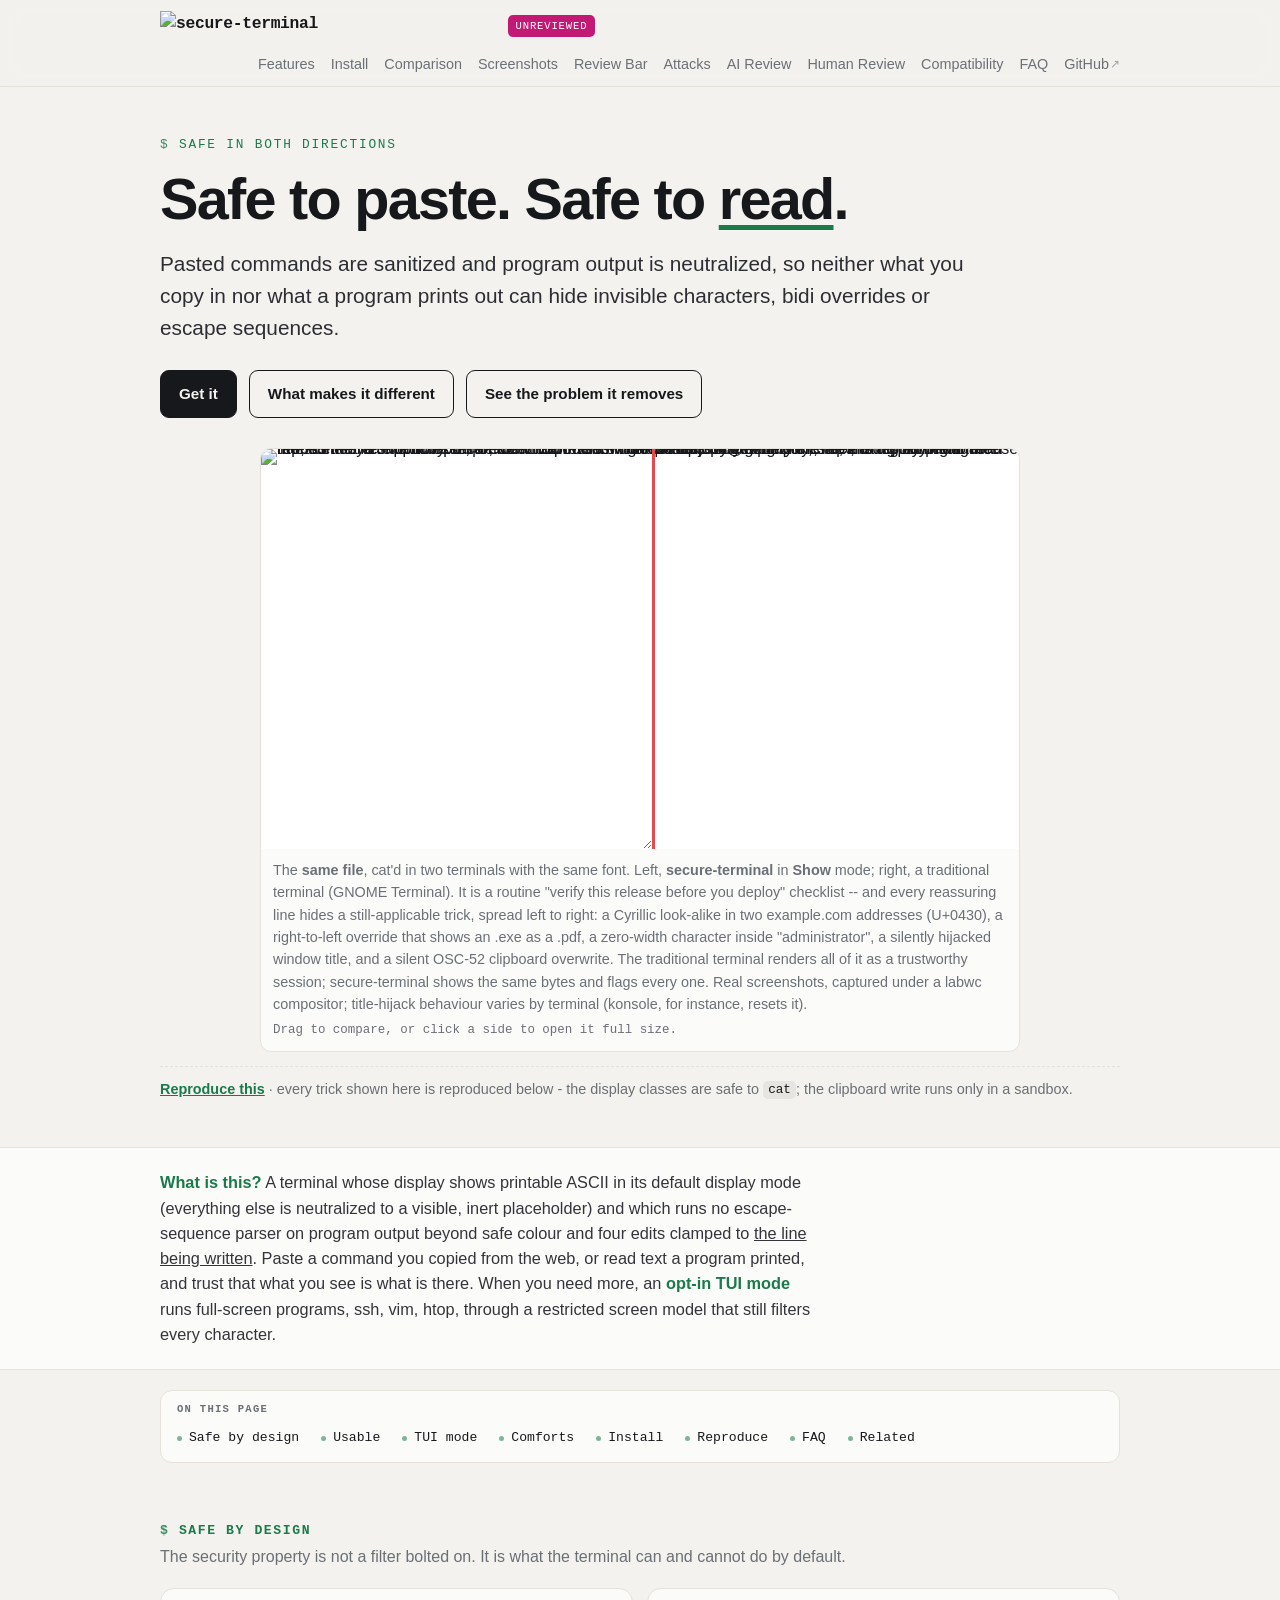
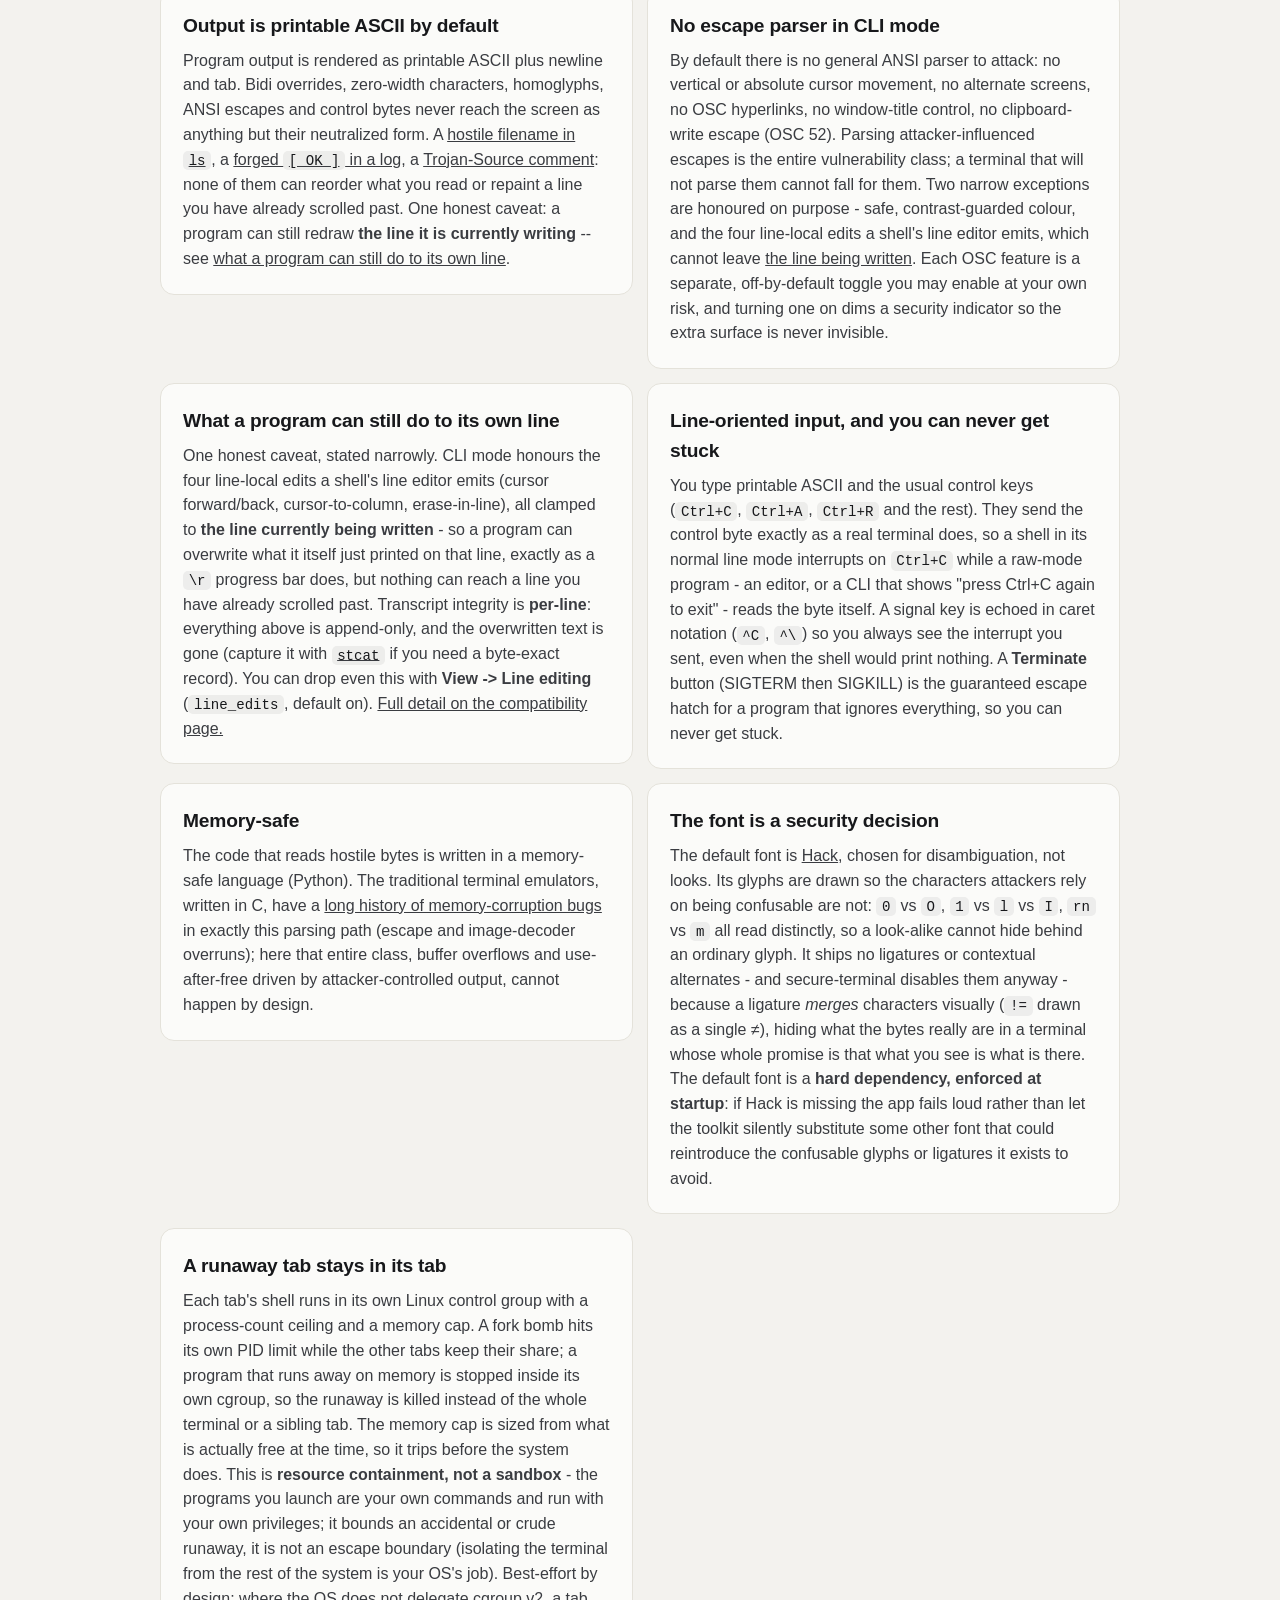
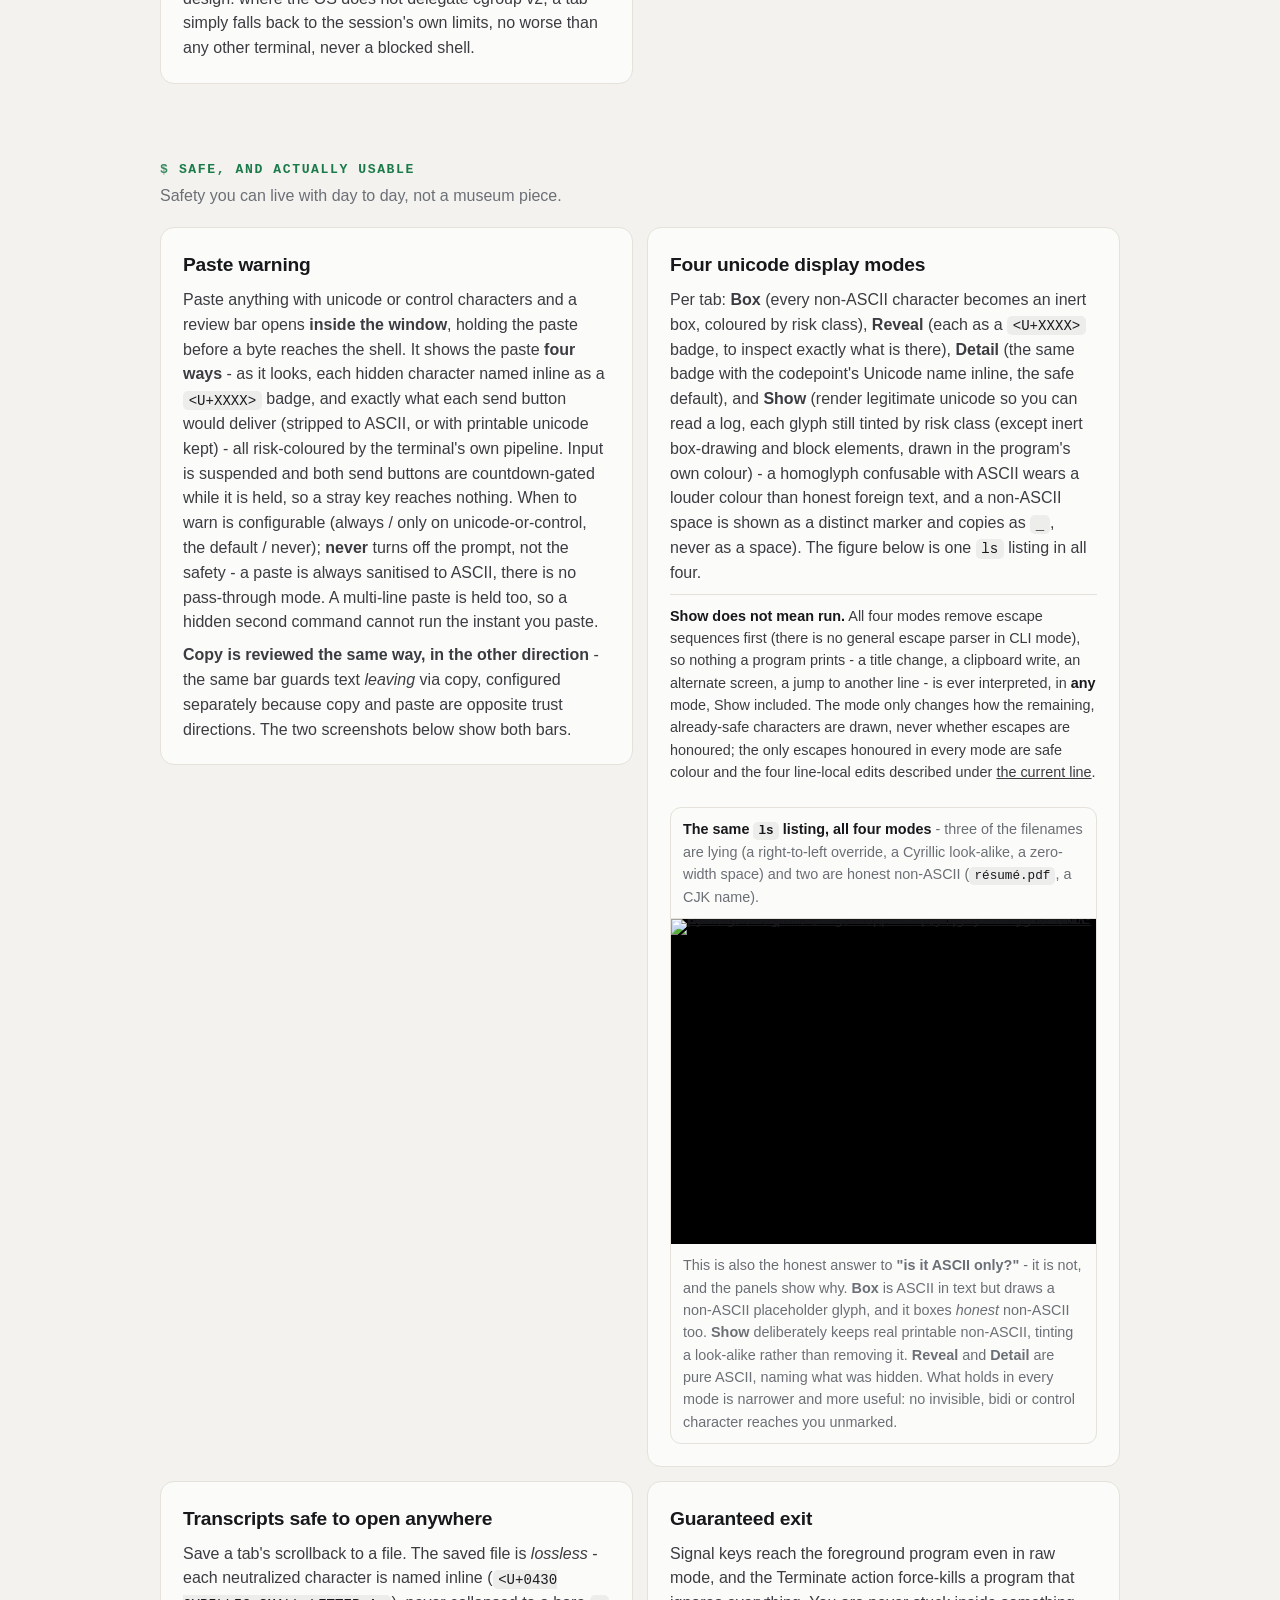
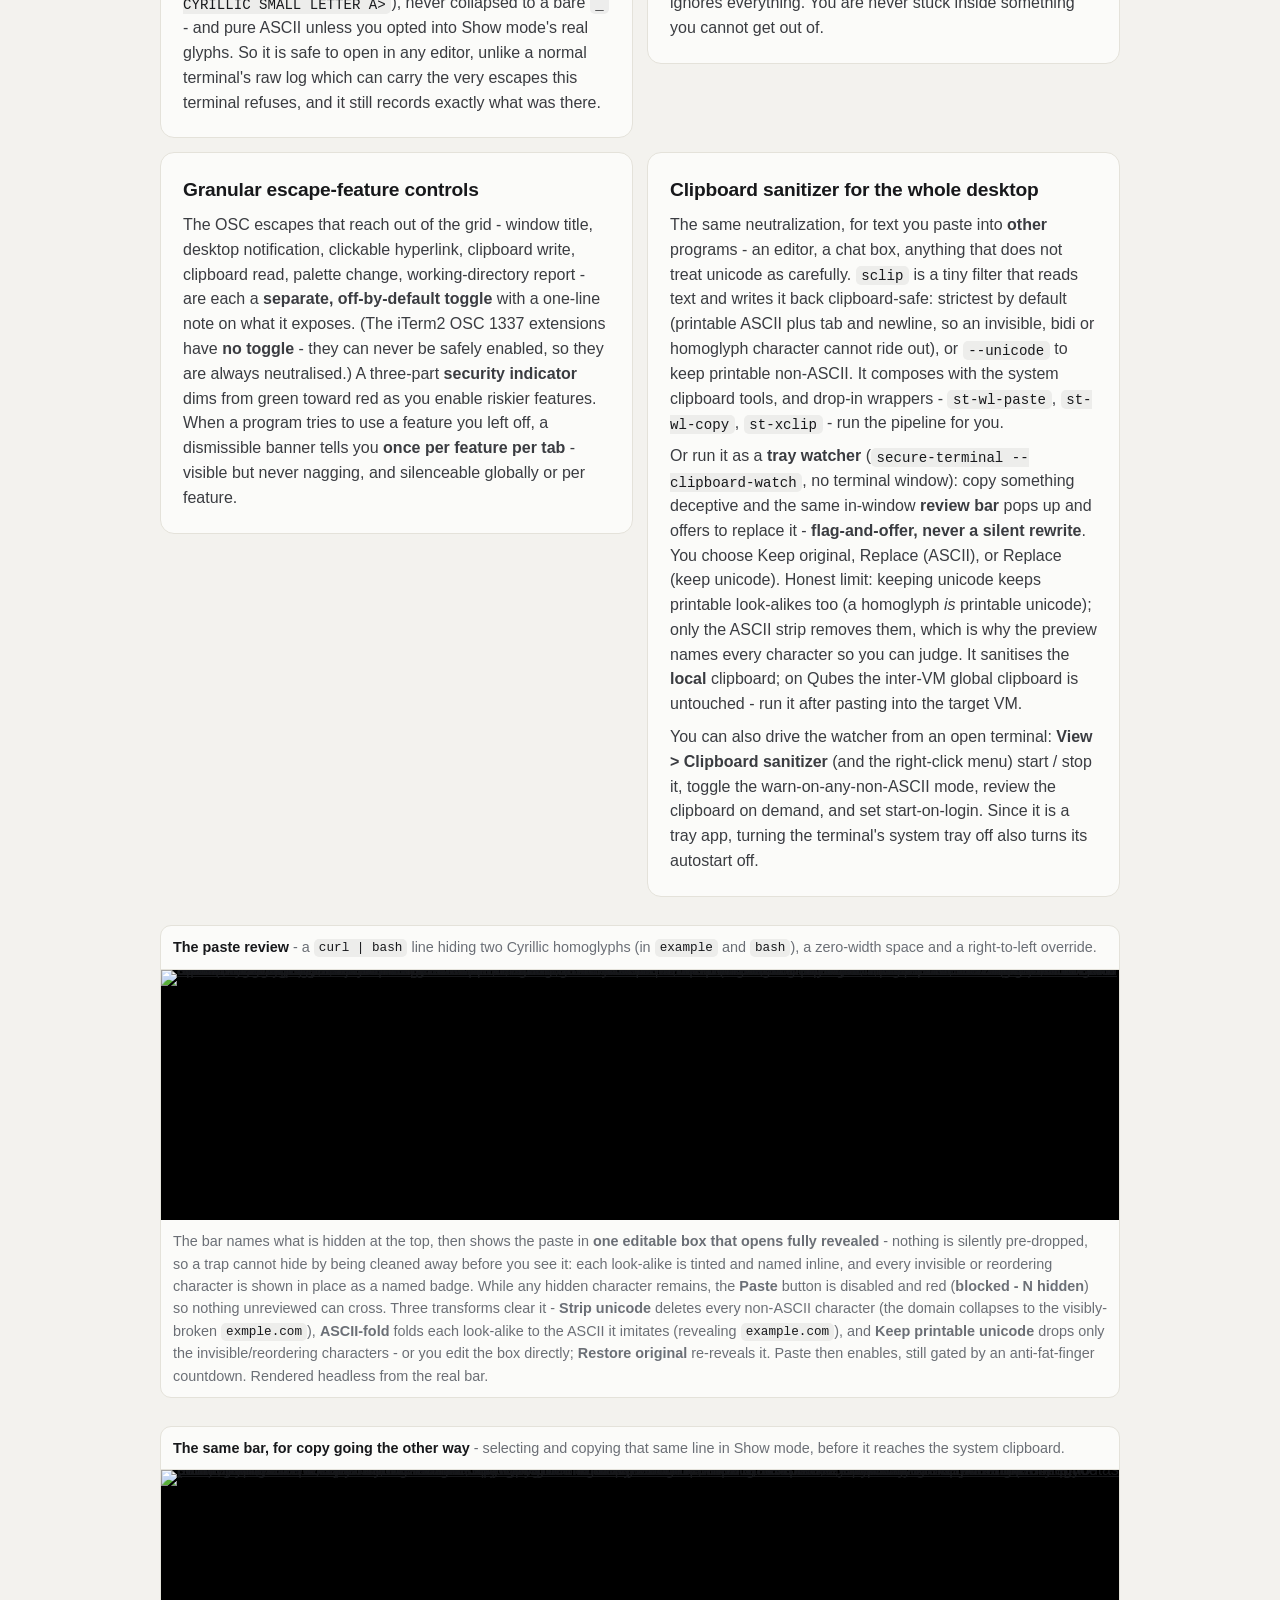
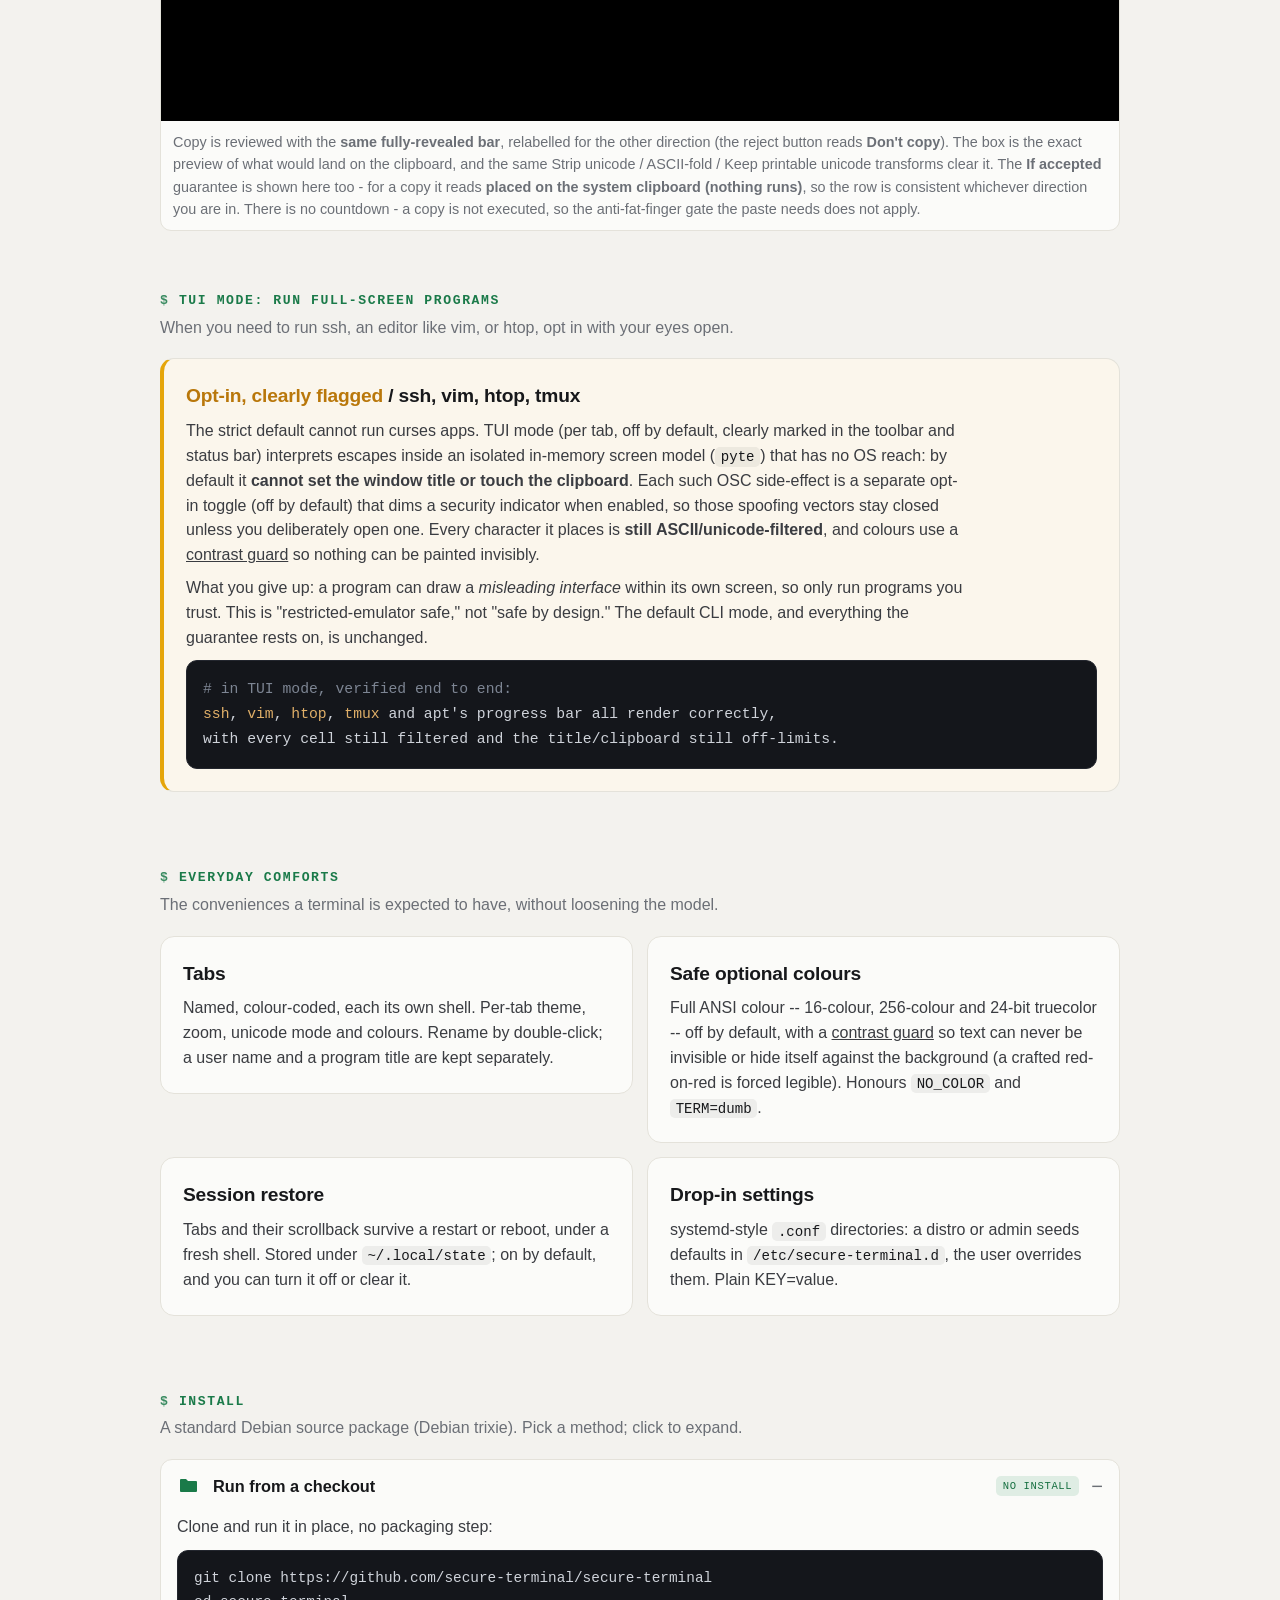
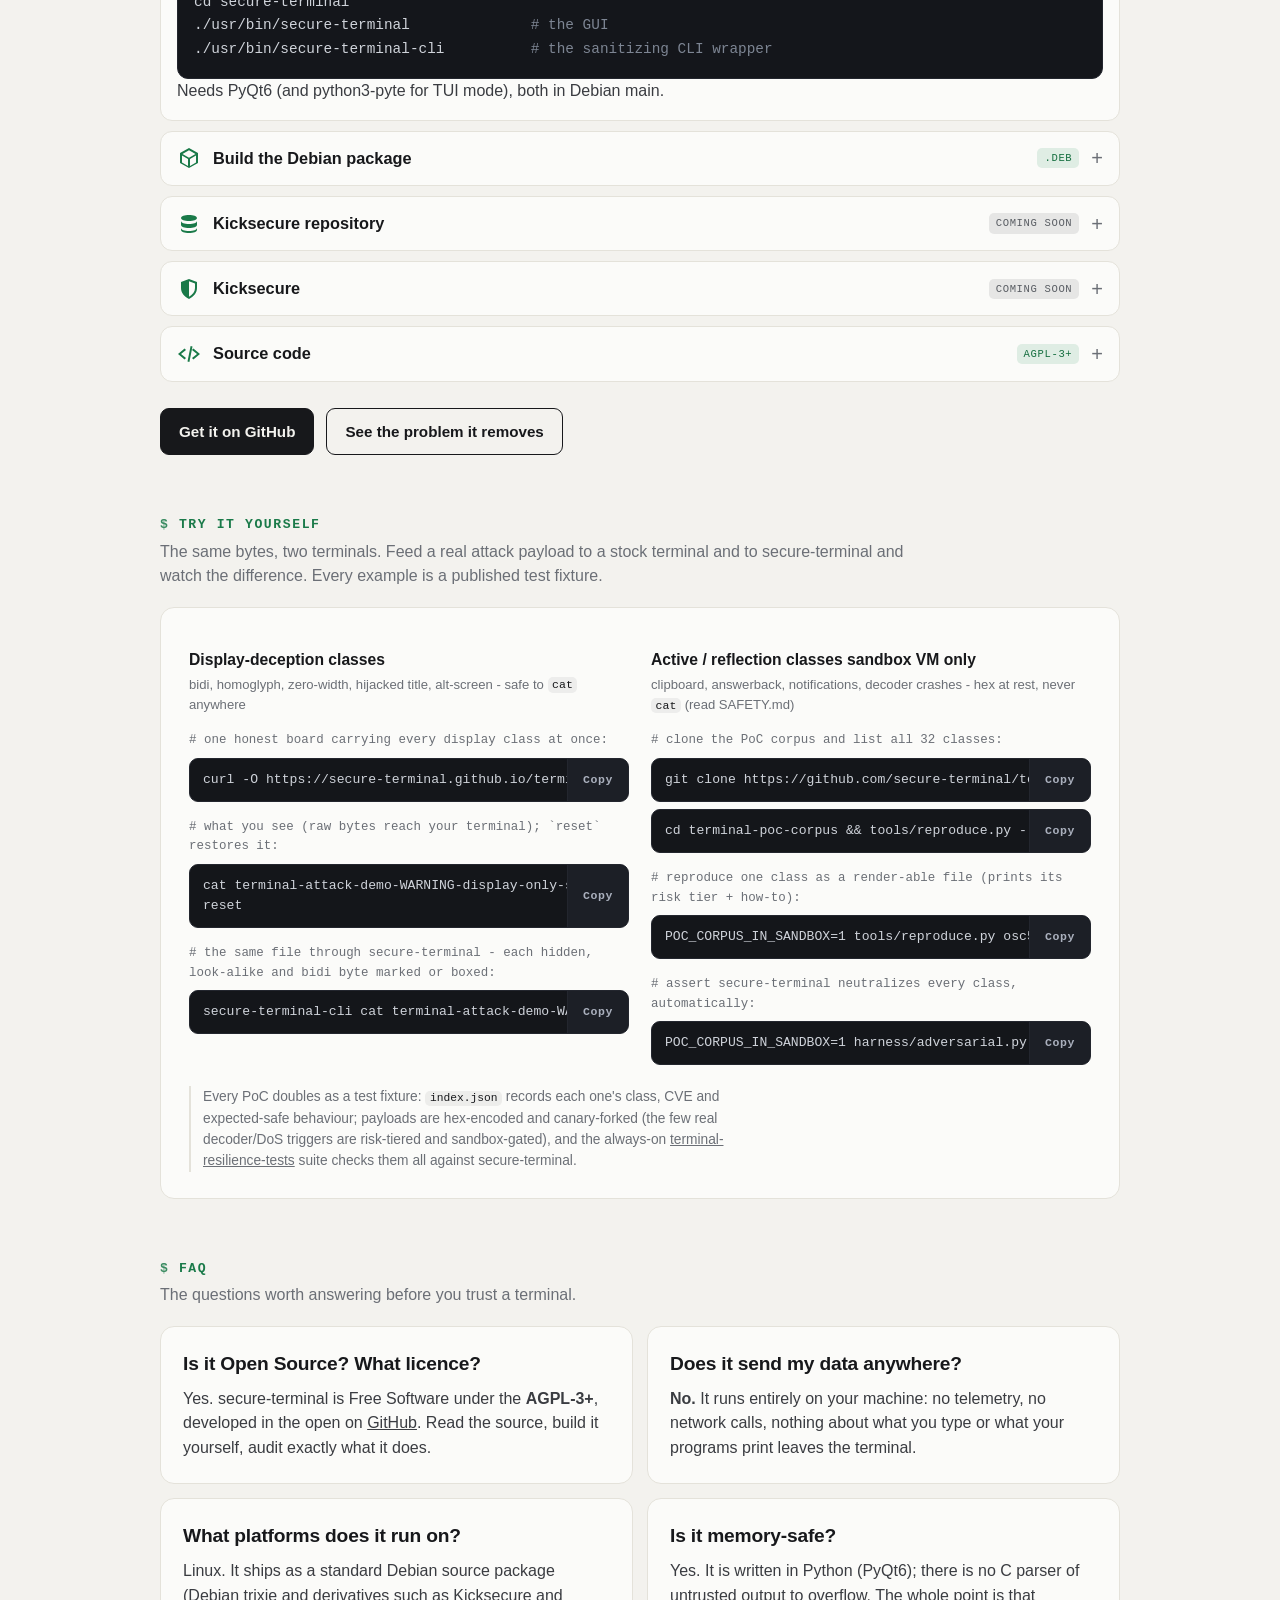
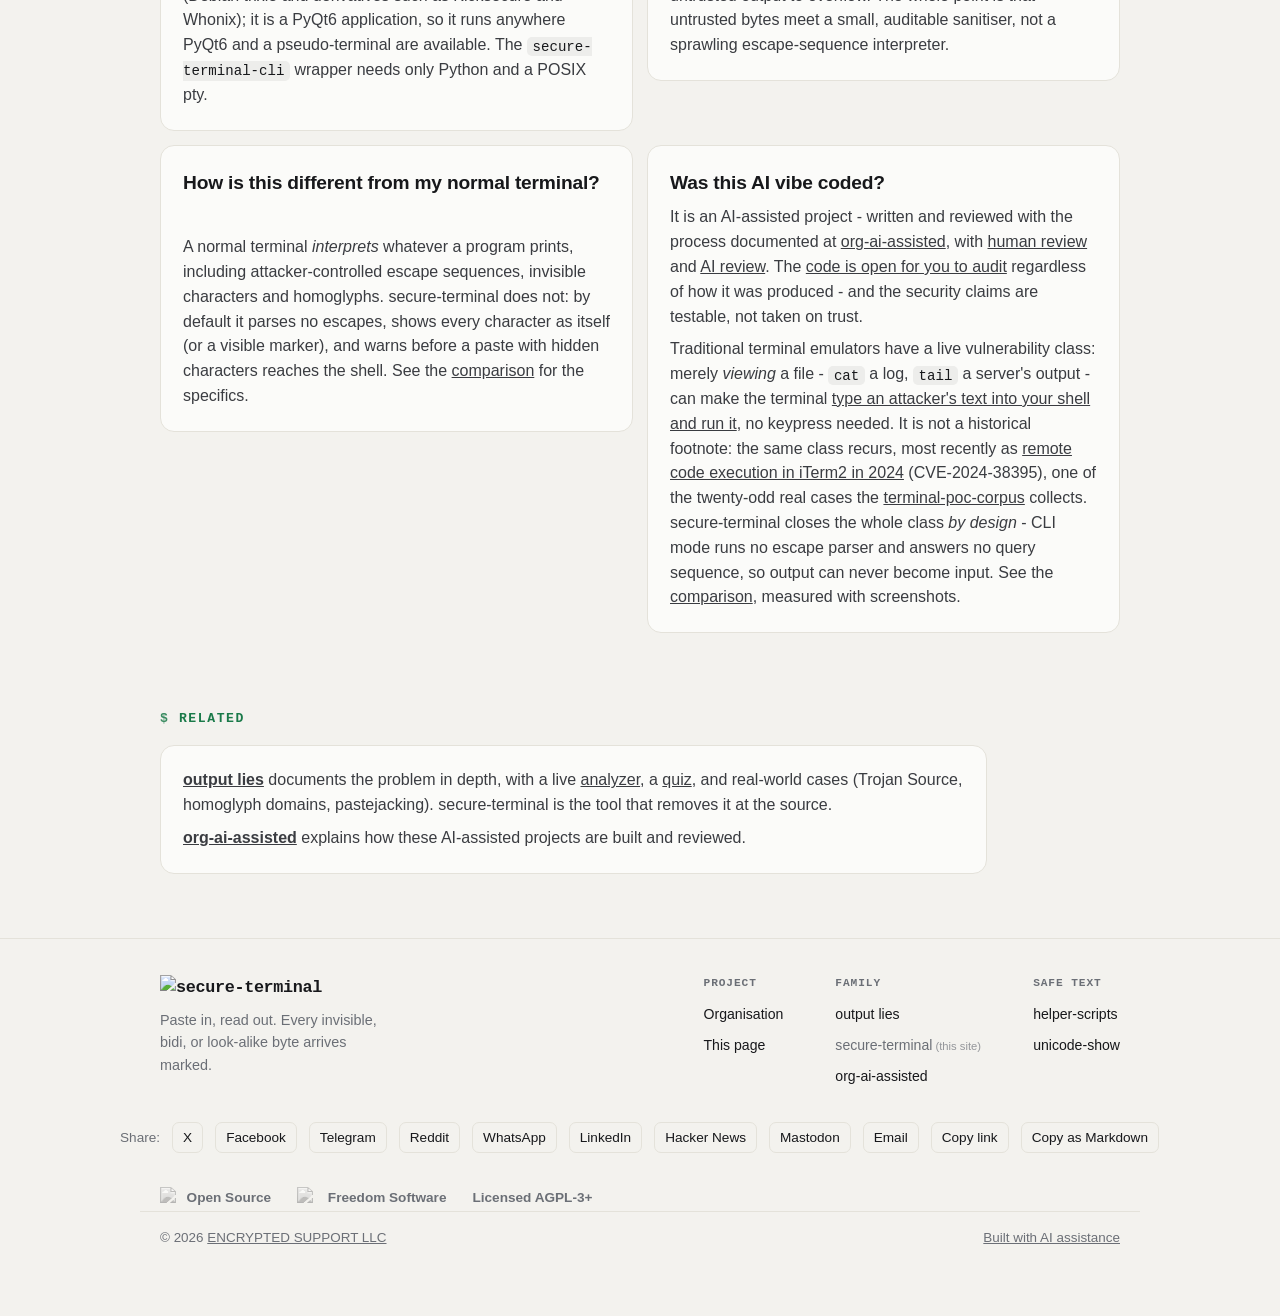
==== commit 304f5556: "Address ai-review findings on the reproduce sections - hero/homepage: drop the false "display-only-s" ====
--- a/index.html
+++ b/index.html
@@ -92,7 +92,7 @@
       resets it).
       <span class="herocmp-hint">Drag to compare, or click a side to open it full size.</span></figcaption>
   </figure>
-  <div class="repro"><div class="reprohd"><a class="repro-try" href="#reproduce">Reproduce this</a> <span class="rnote">&middot; the board above is one display-only-safe file - <code>cat</code> it in any terminal, then through secure-terminal, and watch the same bytes turn inert.</span></div></div>
+  <div class="repro"><div class="reprohd"><a class="repro-try" href="#reproduce">Reproduce this</a> <span class="rnote">&middot; every trick shown here is reproduced below - the display classes are safe to <code>cat</code>; the clipboard write runs only in a sandbox.</span></div></div>
 </div></section>
 
 <div class="whatis"><div class="wrap">
@@ -434,7 +434,7 @@
 <section class="cat" id="reproduce"><div class="wrap">
   <h2 class="catname"><a class="h-anchor" href="#reproduce">Try it yourself</a></h2>
   <p class="catdesc">The same bytes, two terminals. Feed a real attack payload to a stock terminal and to
-    secure-terminal and watch the difference. Every example is a published, hex-at-rest test fixture.</p>
+    secure-terminal and watch the difference. Every example is a published test fixture.</p>
   <div class="trybox">
     <div class="trycols">
       <div>
@@ -443,7 +443,8 @@
         <p class="cmdlabel"># one honest board carrying every display class at once:</p>
         <div class="copybox"><code class="cmd">curl -O https://secure-terminal.github.io/terminal-safe-corpus/demos/terminal-attack-demo-WARNING-display-only-safe.txt</code><button class="copybtn" type="button" hidden>Copy</button></div>
         <p class="cmdlabel"># what you see (raw bytes reach your terminal); `reset` restores it:</p>
-        <div class="copybox"><code class="cmd">cat terminal-attack-demo-WARNING-display-only-safe.txt</code><button class="copybtn" type="button" hidden>Copy</button></div>
+        <div class="copybox"><code class="cmd">cat terminal-attack-demo-WARNING-display-only-safe.txt
+reset</code><button class="copybtn" type="button" hidden>Copy</button></div>
         <p class="cmdlabel"># the same file through secure-terminal - each hidden, look-alike and bidi byte marked or boxed:</p>
         <div class="copybox"><code class="cmd">secure-terminal-cli cat terminal-attack-demo-WARNING-display-only-safe.txt</code><button class="copybtn" type="button" hidden>Copy</button></div>
       </div>
@@ -454,7 +455,7 @@
         <div class="copybox"><code class="cmd">git clone https://github.com/secure-terminal/terminal-poc-corpus</code><button class="copybtn" type="button" hidden>Copy</button></div>
         <div class="copybox"><code class="cmd">cd terminal-poc-corpus &amp;&amp; tools/reproduce.py --list</code><button class="copybtn" type="button" hidden>Copy</button></div>
         <p class="cmdlabel"># reproduce one class as a render-able file (prints its risk tier + how-to):</p>
-        <div class="copybox"><code class="cmd">tools/reproduce.py osc52-clipboard-read</code><button class="copybtn" type="button" hidden>Copy</button></div>
+        <div class="copybox"><code class="cmd">POC_CORPUS_IN_SANDBOX=1 tools/reproduce.py osc52-clipboard-read</code><button class="copybtn" type="button" hidden>Copy</button></div>
         <p class="cmdlabel"># assert secure-terminal neutralizes every class, automatically:</p>
         <div class="copybox"><code class="cmd">POC_CORPUS_IN_SANDBOX=1 harness/adversarial.py</code><button class="copybtn" type="button" hidden>Copy</button></div>
       </div>
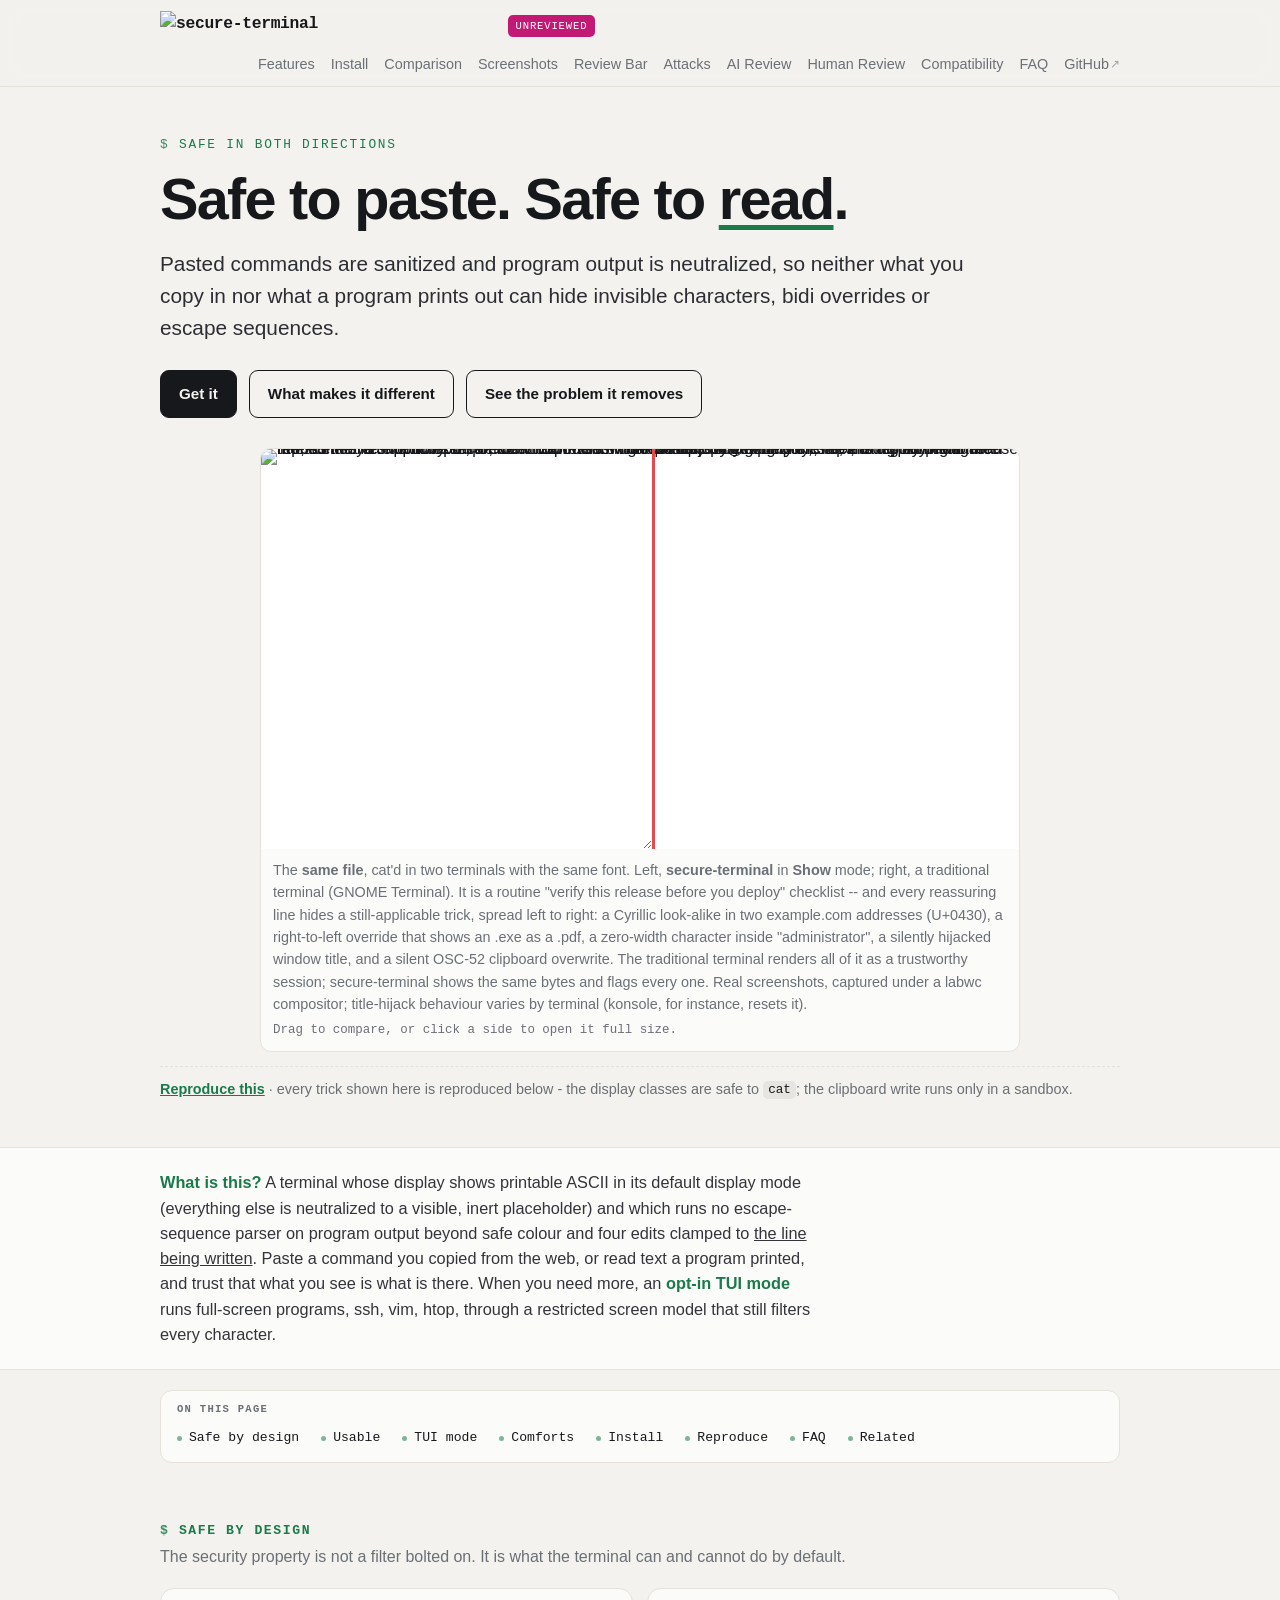
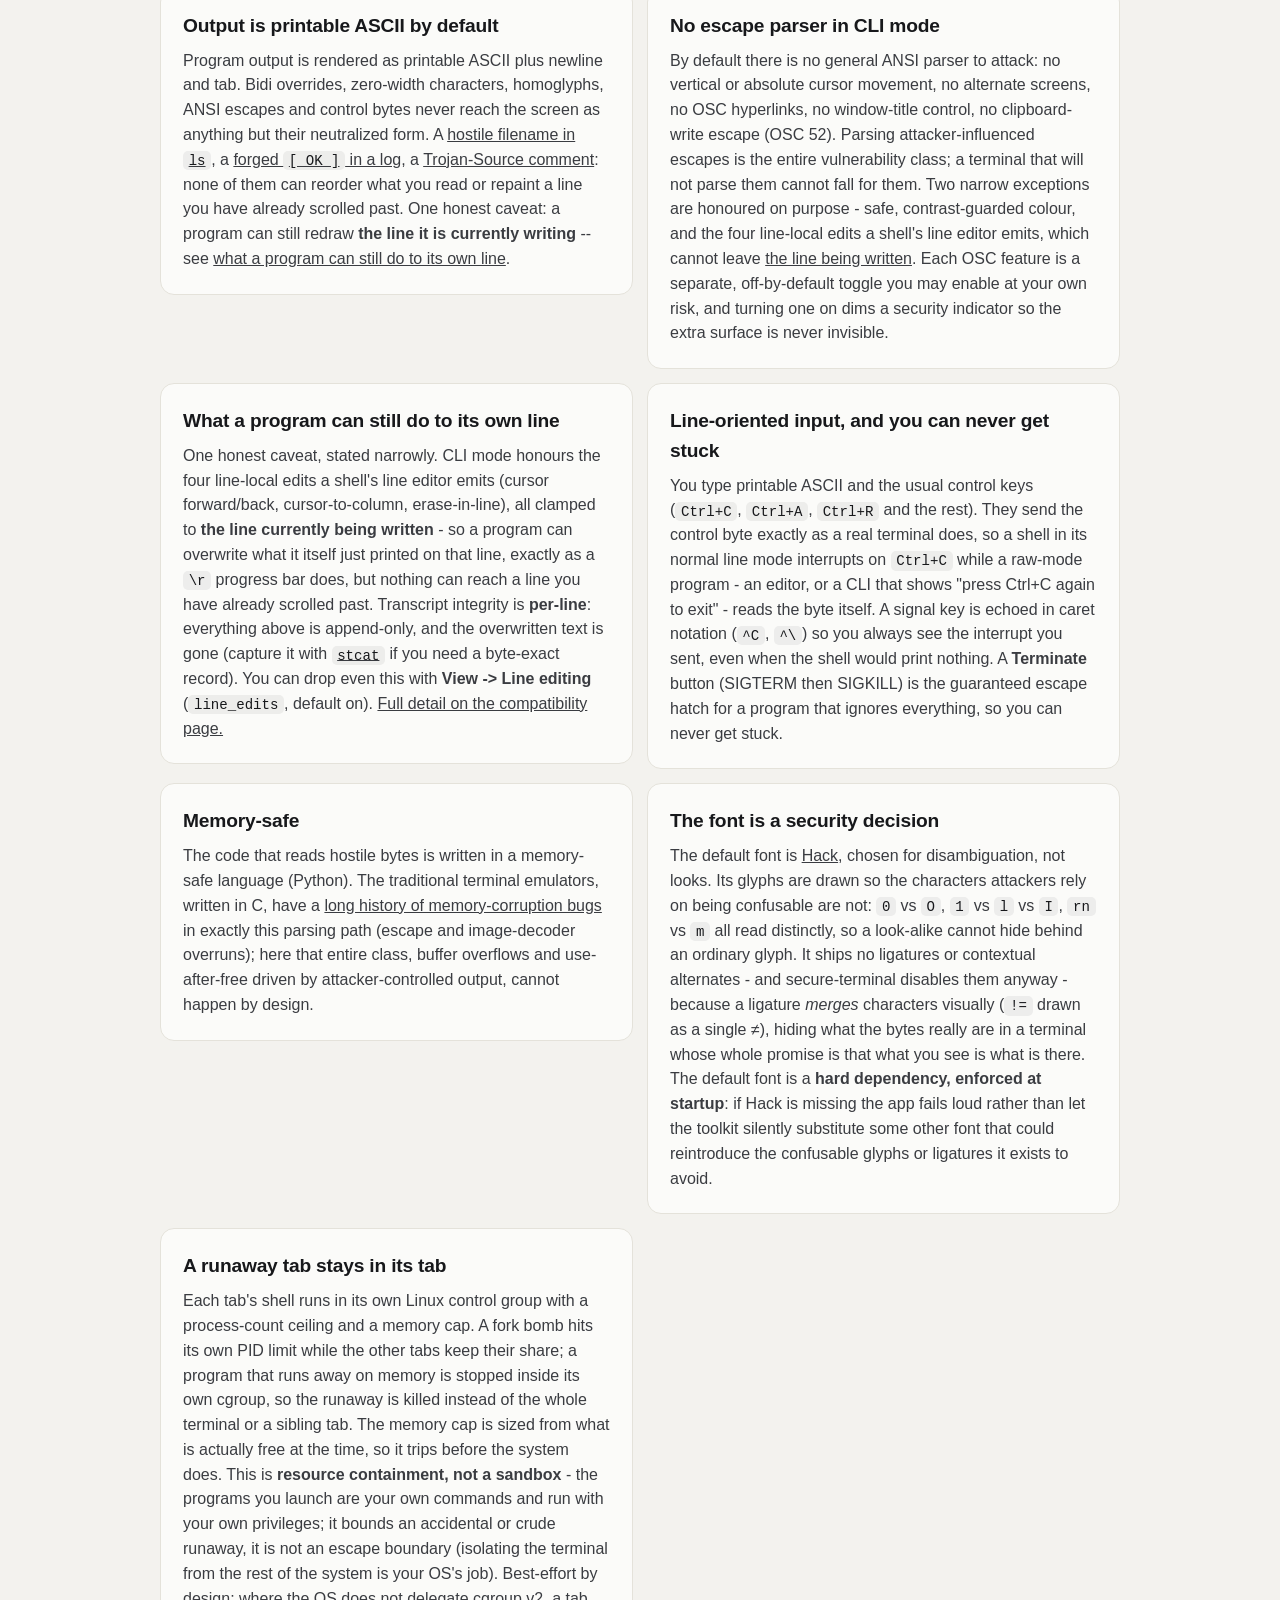
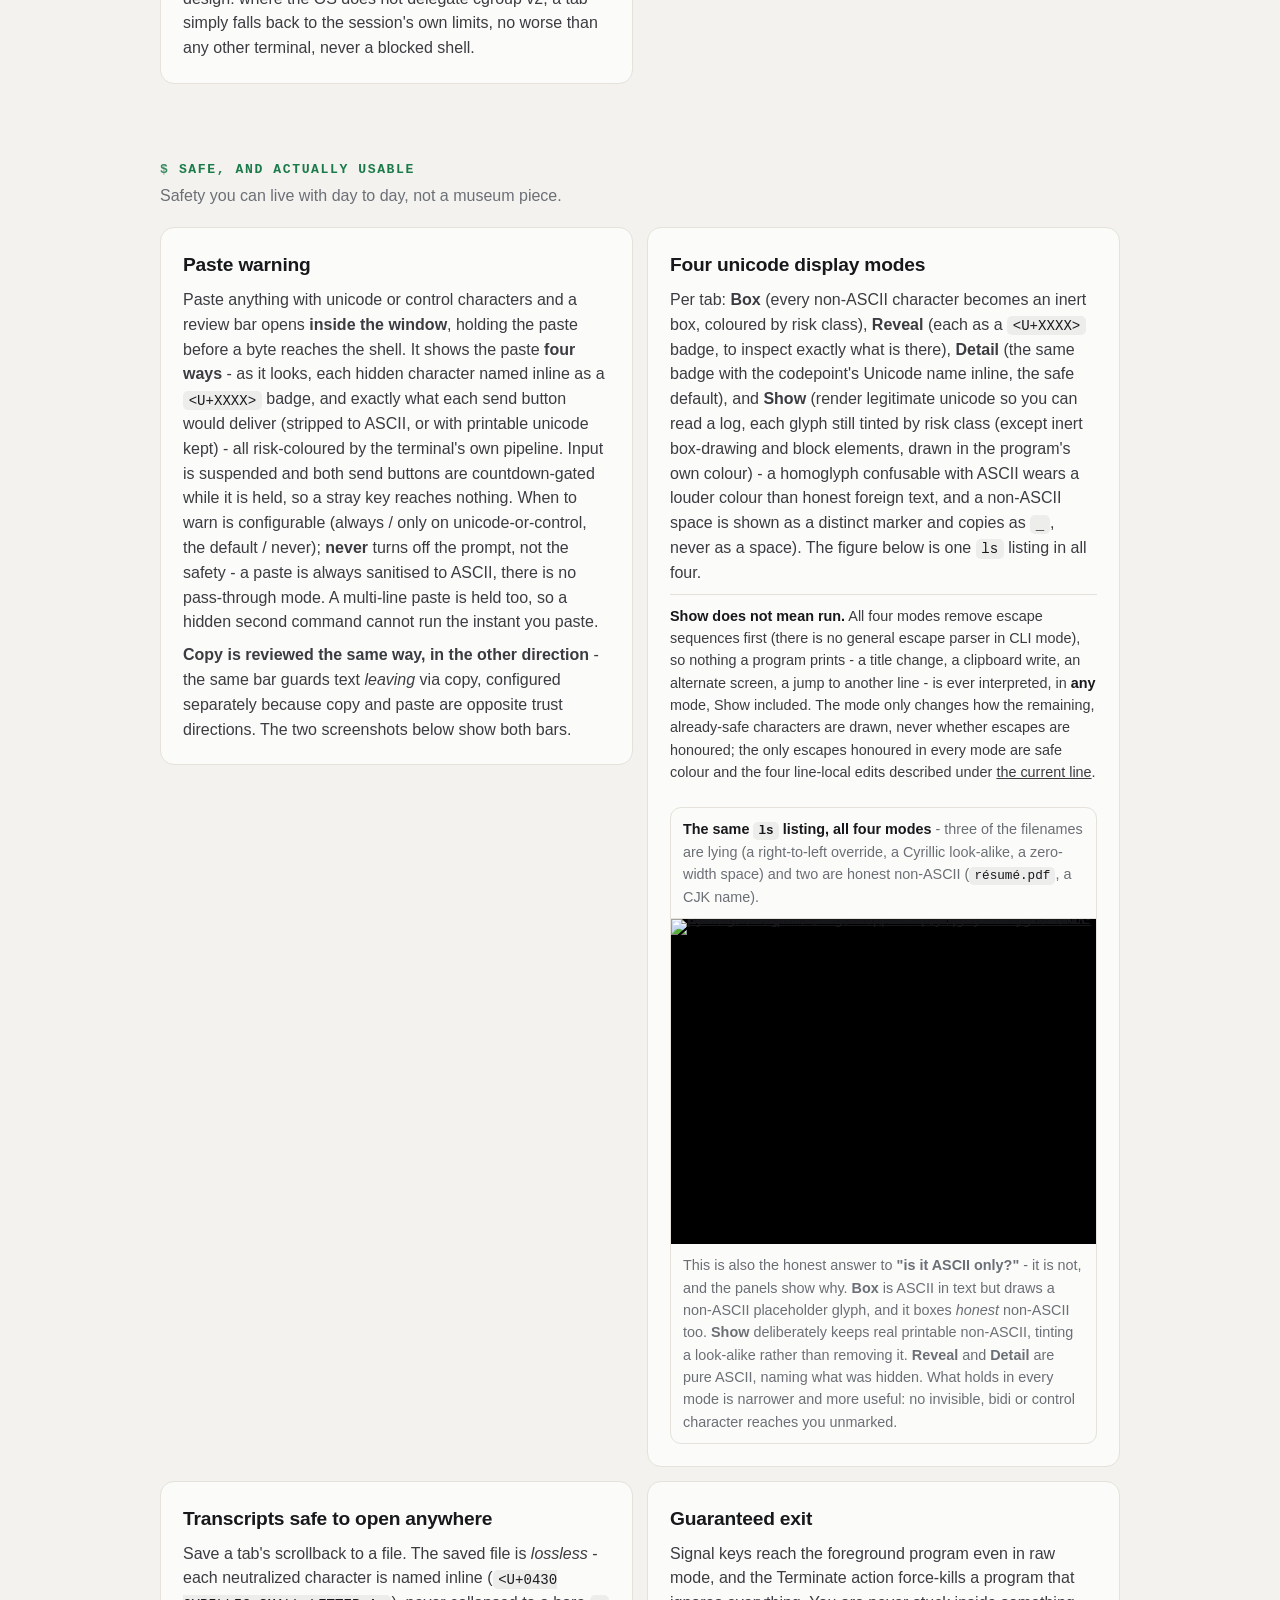
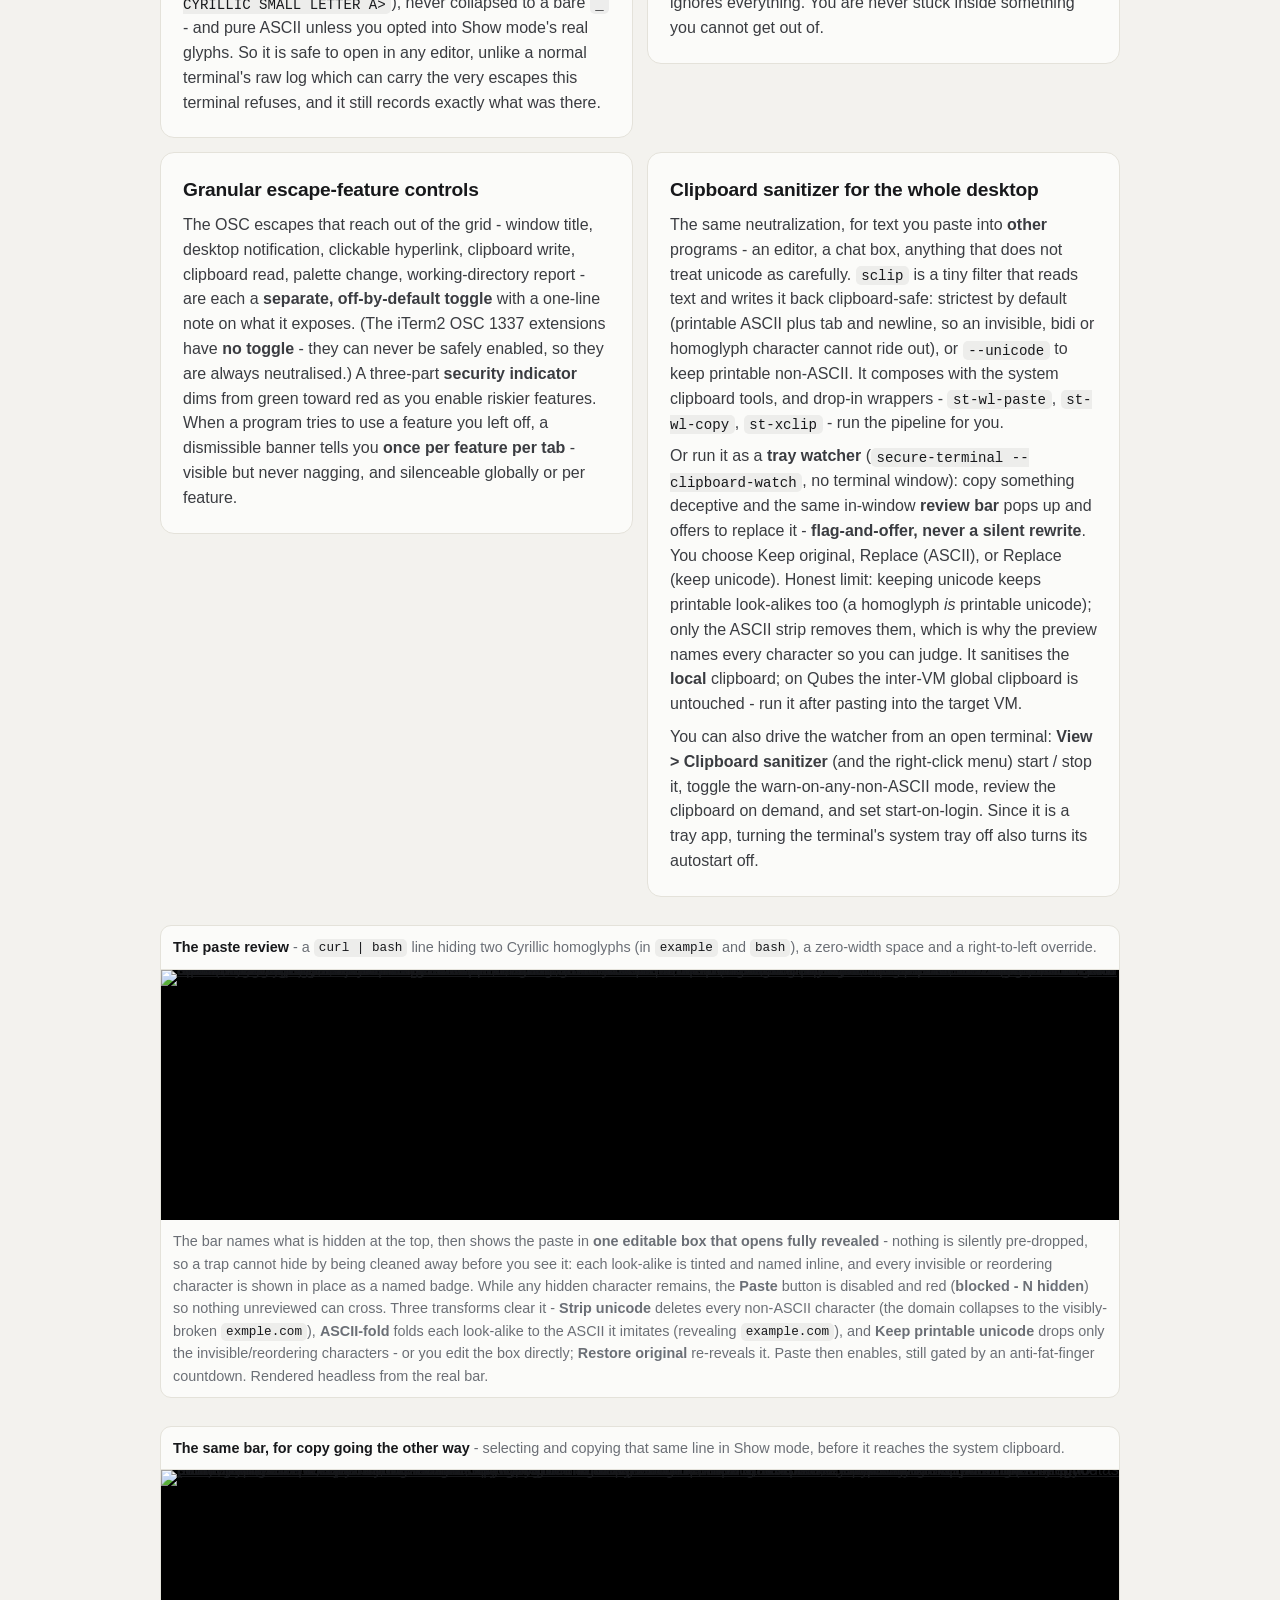
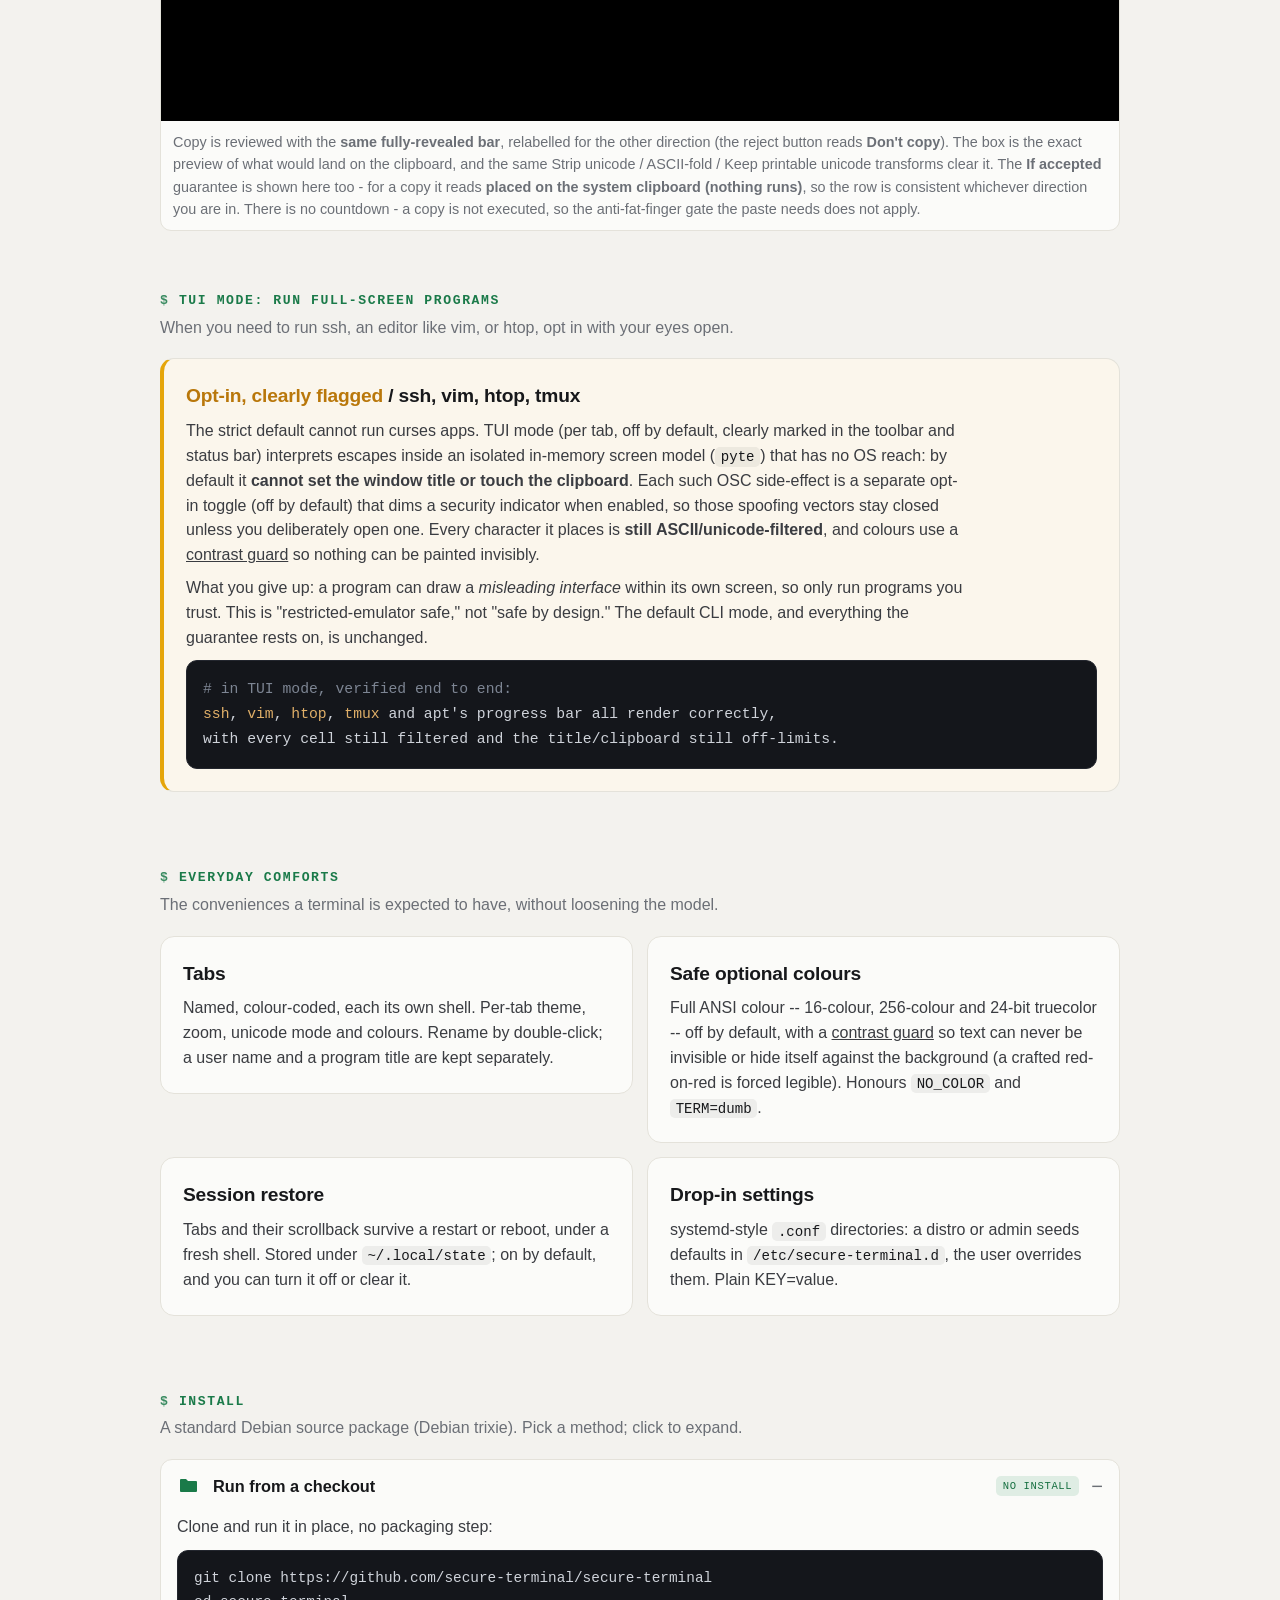
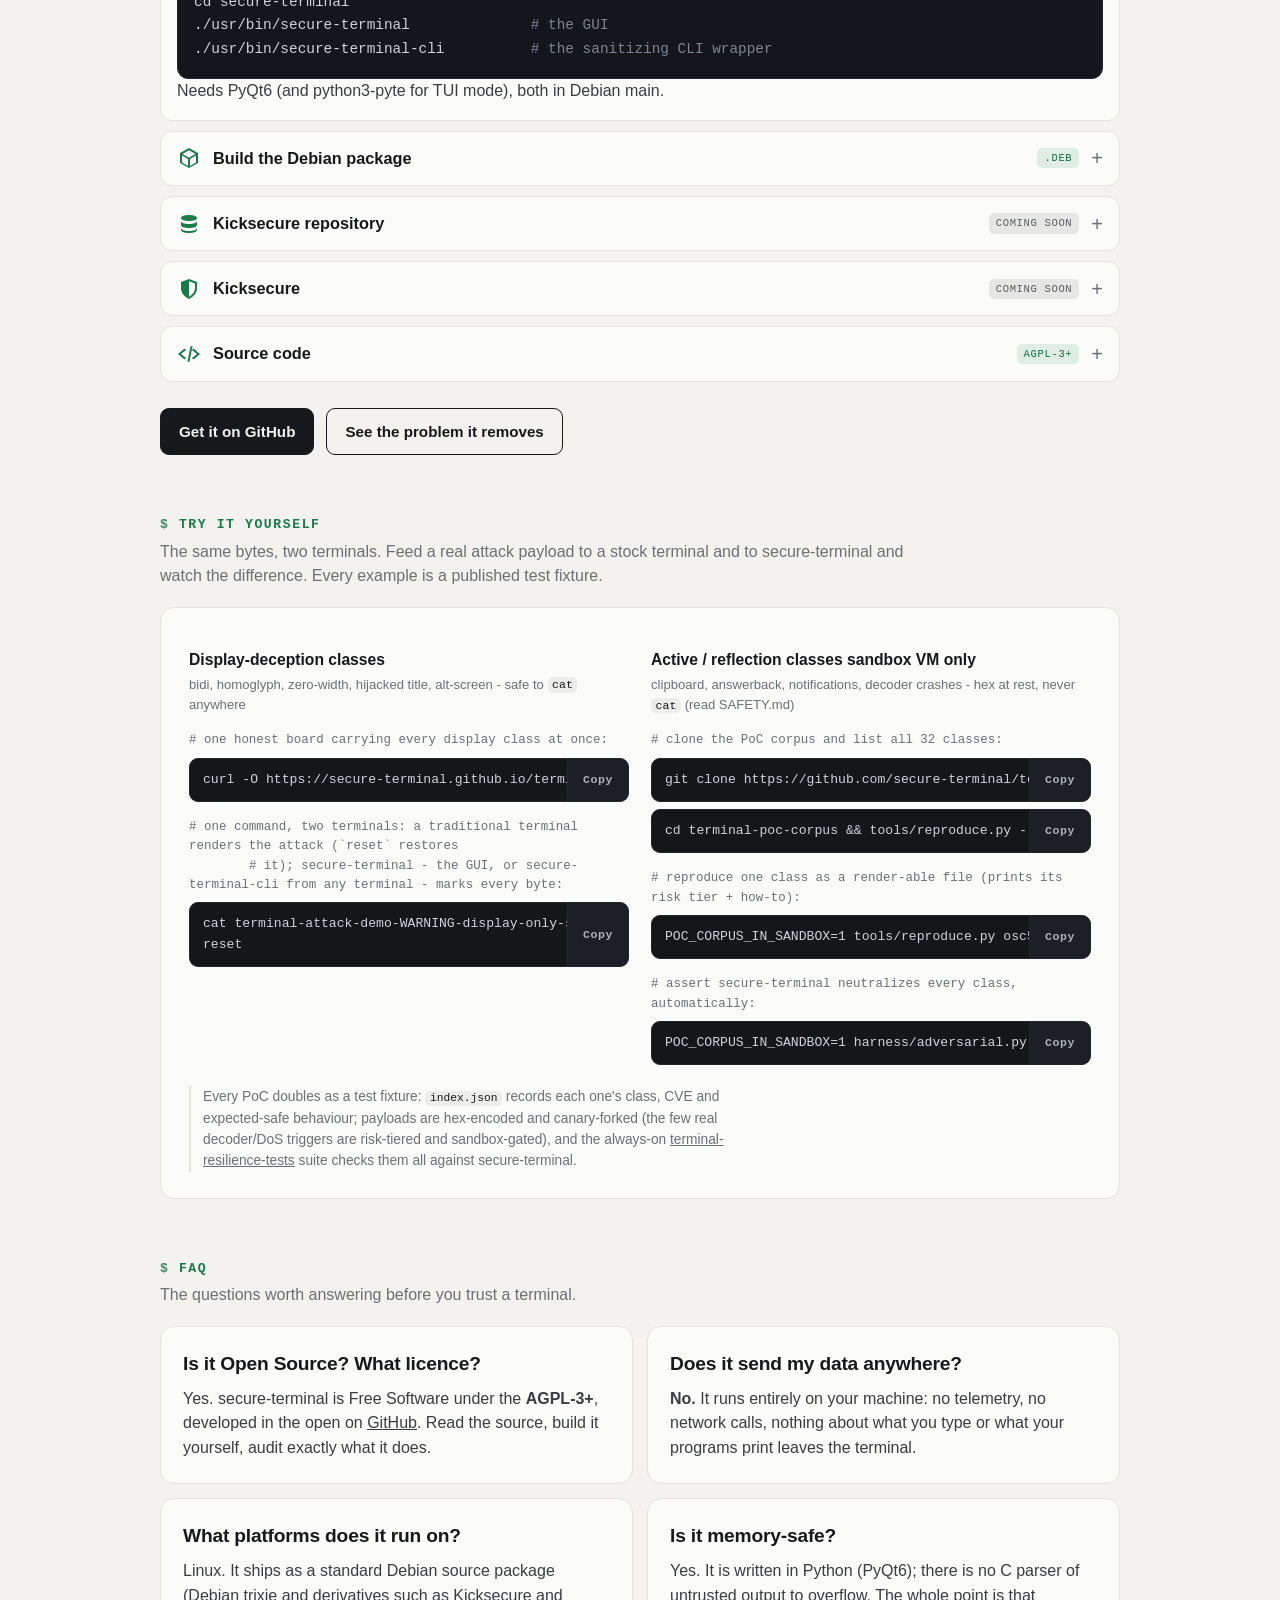
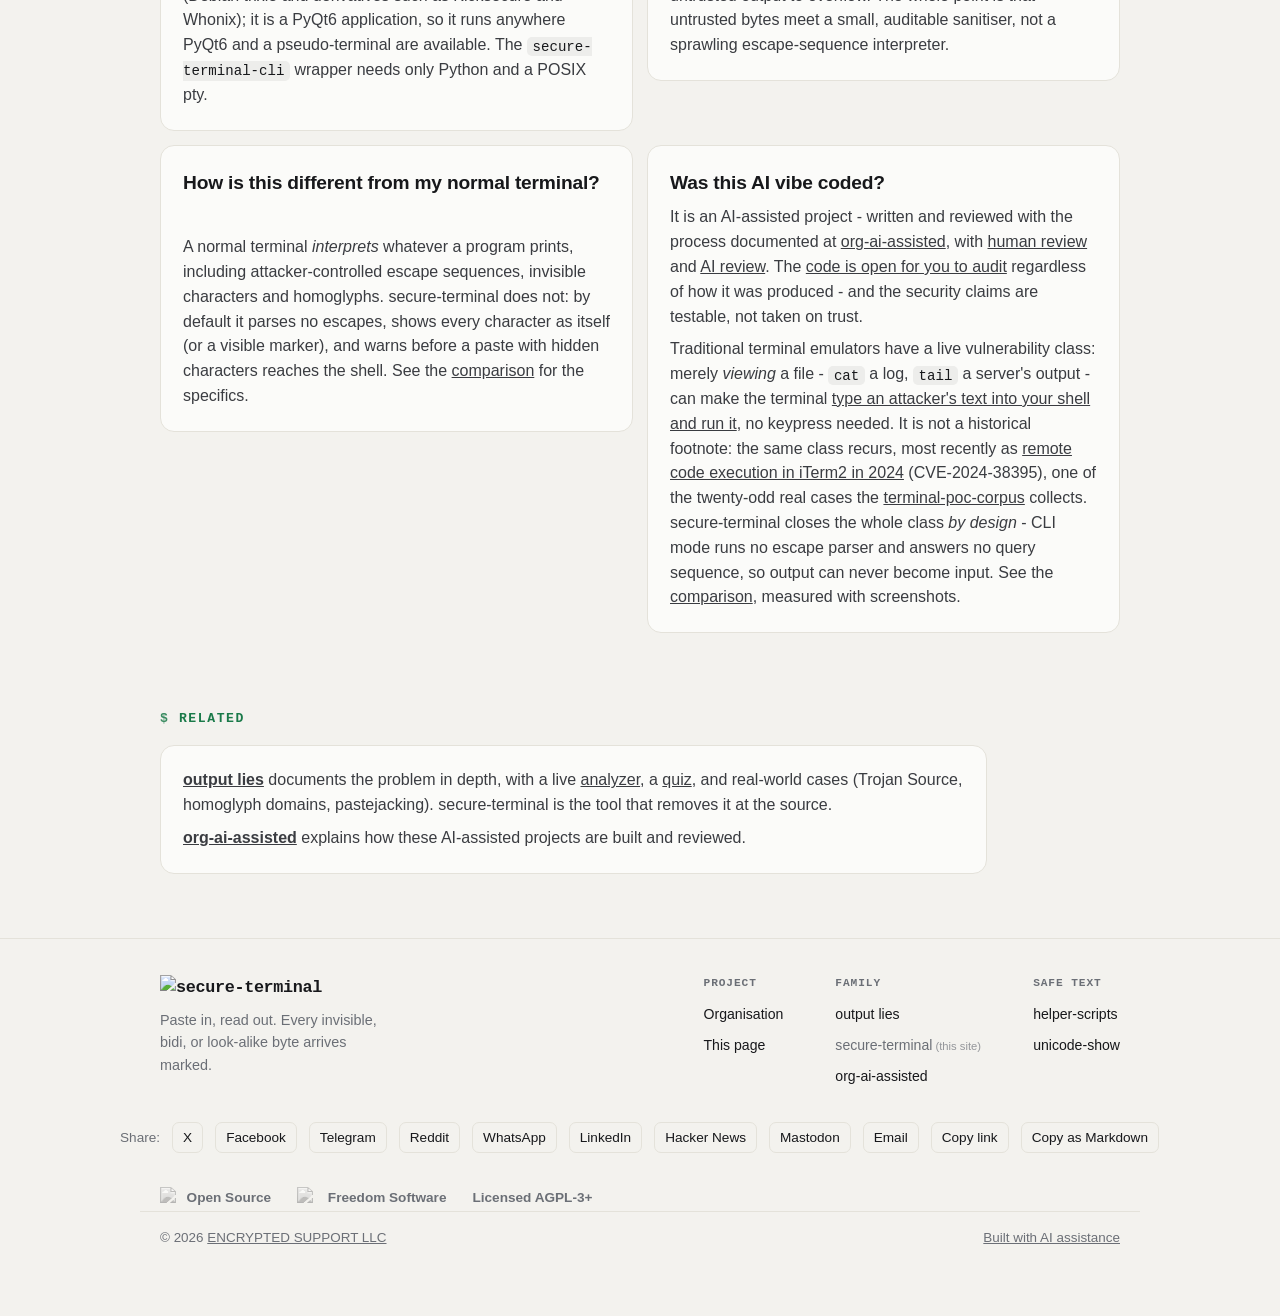
==== commit 7d33be10: "Refine reproduction across pages; add attacks + ai-review - use plain `cat <file>` not `secure-termi" ====
--- a/index.html
+++ b/index.html
@@ -442,11 +442,10 @@
         <p class="sub">bidi, homoglyph, zero-width, hijacked title, alt-screen - safe to <code>cat</code> anywhere</p>
         <p class="cmdlabel"># one honest board carrying every display class at once:</p>
         <div class="copybox"><code class="cmd">curl -O https://secure-terminal.github.io/terminal-safe-corpus/demos/terminal-attack-demo-WARNING-display-only-safe.txt</code><button class="copybtn" type="button" hidden>Copy</button></div>
-        <p class="cmdlabel"># what you see (raw bytes reach your terminal); `reset` restores it:</p>
+        <p class="cmdlabel"># one command, two terminals: a traditional terminal renders the attack (`reset` restores
+        # it); secure-terminal - the GUI, or secure-terminal-cli from any terminal - marks every byte:</p>
         <div class="copybox"><code class="cmd">cat terminal-attack-demo-WARNING-display-only-safe.txt
 reset</code><button class="copybtn" type="button" hidden>Copy</button></div>
-        <p class="cmdlabel"># the same file through secure-terminal - each hidden, look-alike and bidi byte marked or boxed:</p>
-        <div class="copybox"><code class="cmd">secure-terminal-cli cat terminal-attack-demo-WARNING-display-only-safe.txt</code><button class="copybtn" type="button" hidden>Copy</button></div>
       </div>
       <div>
         <h4>Active / reflection classes <span class="sbtag">sandbox VM only</span></h4>
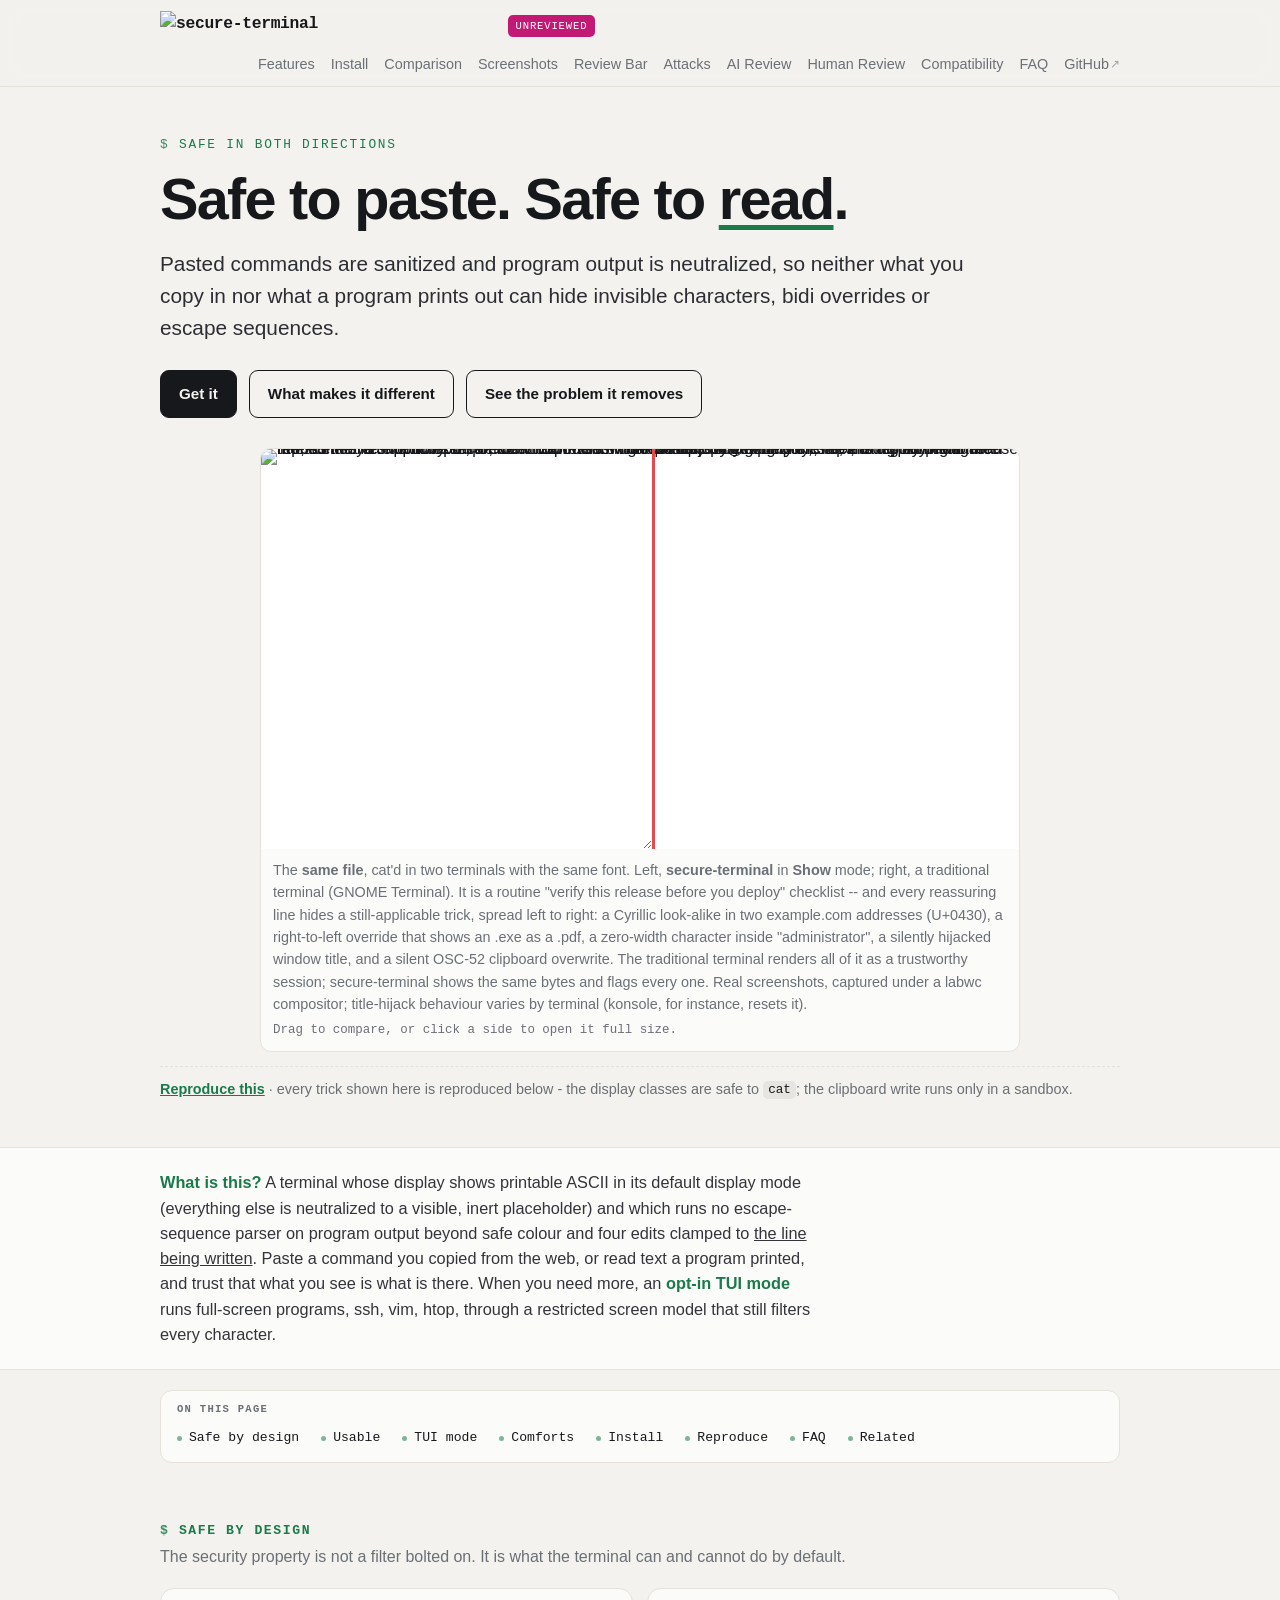
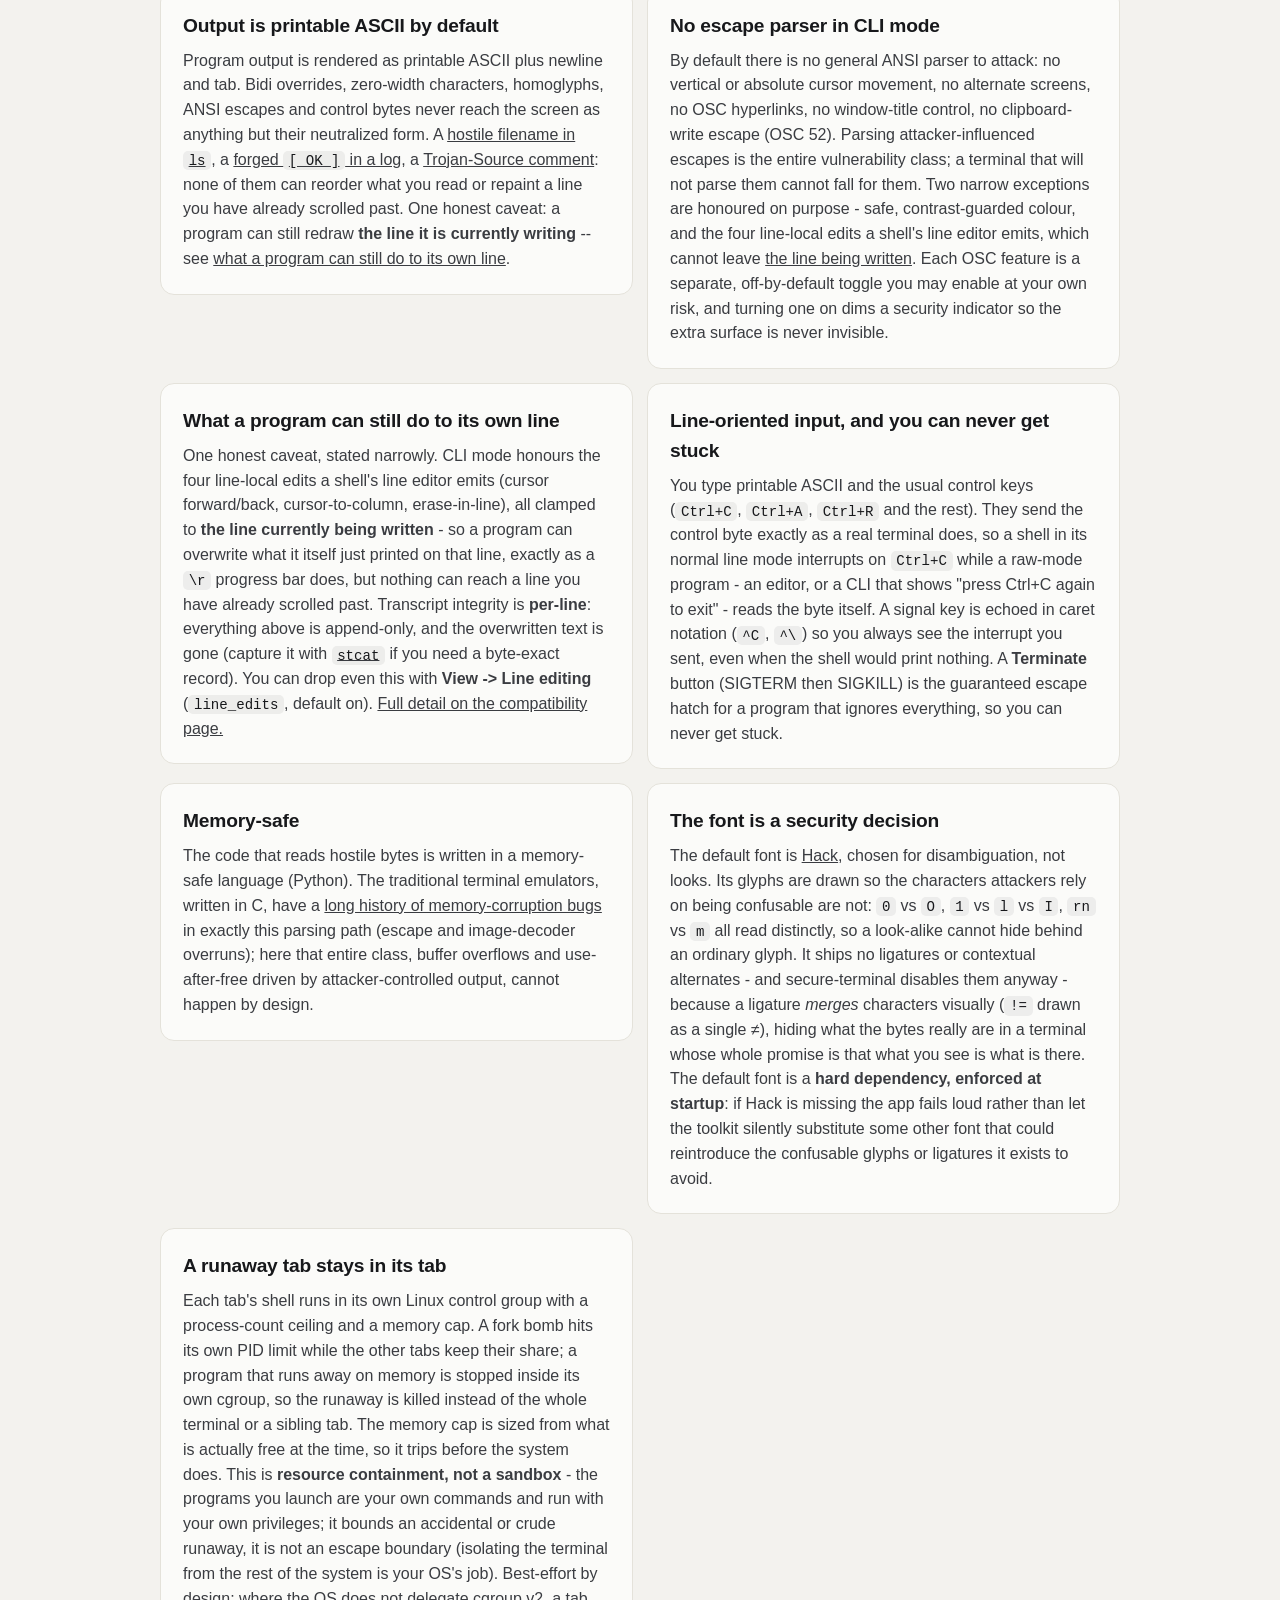
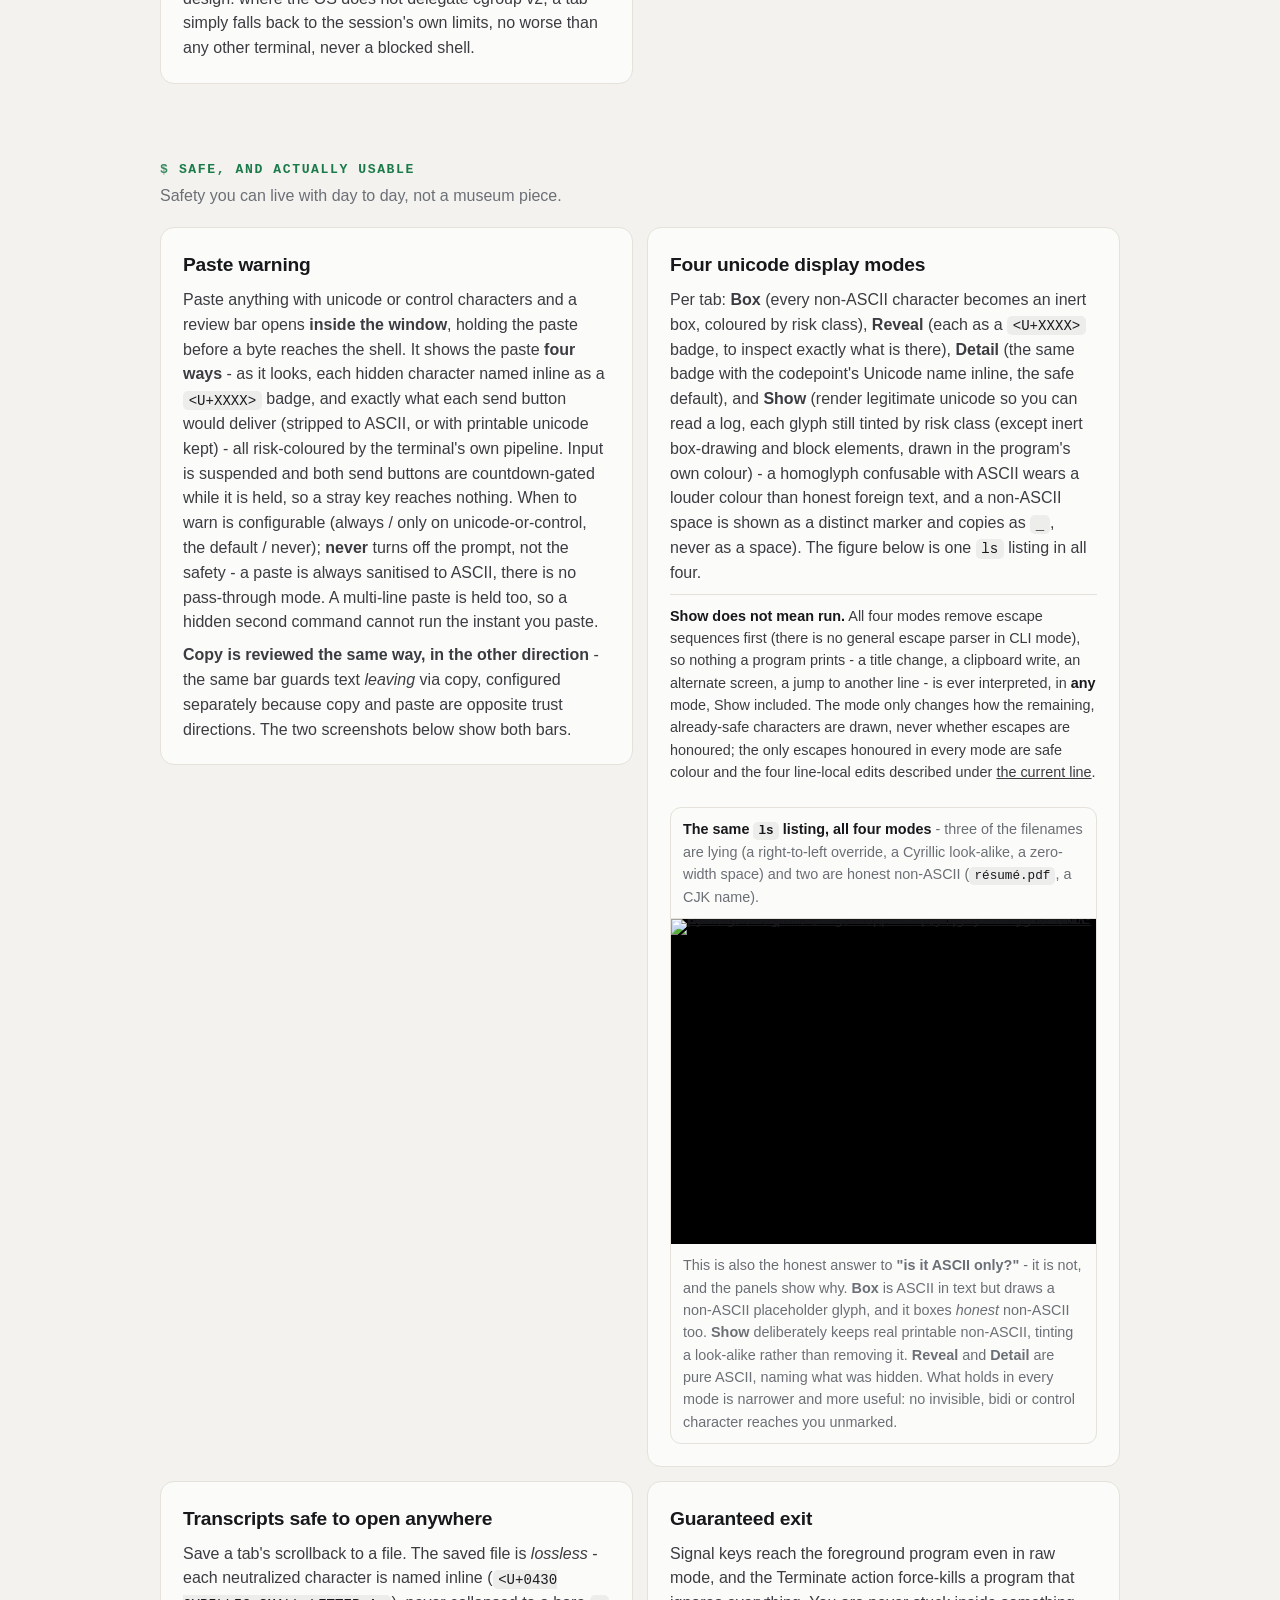
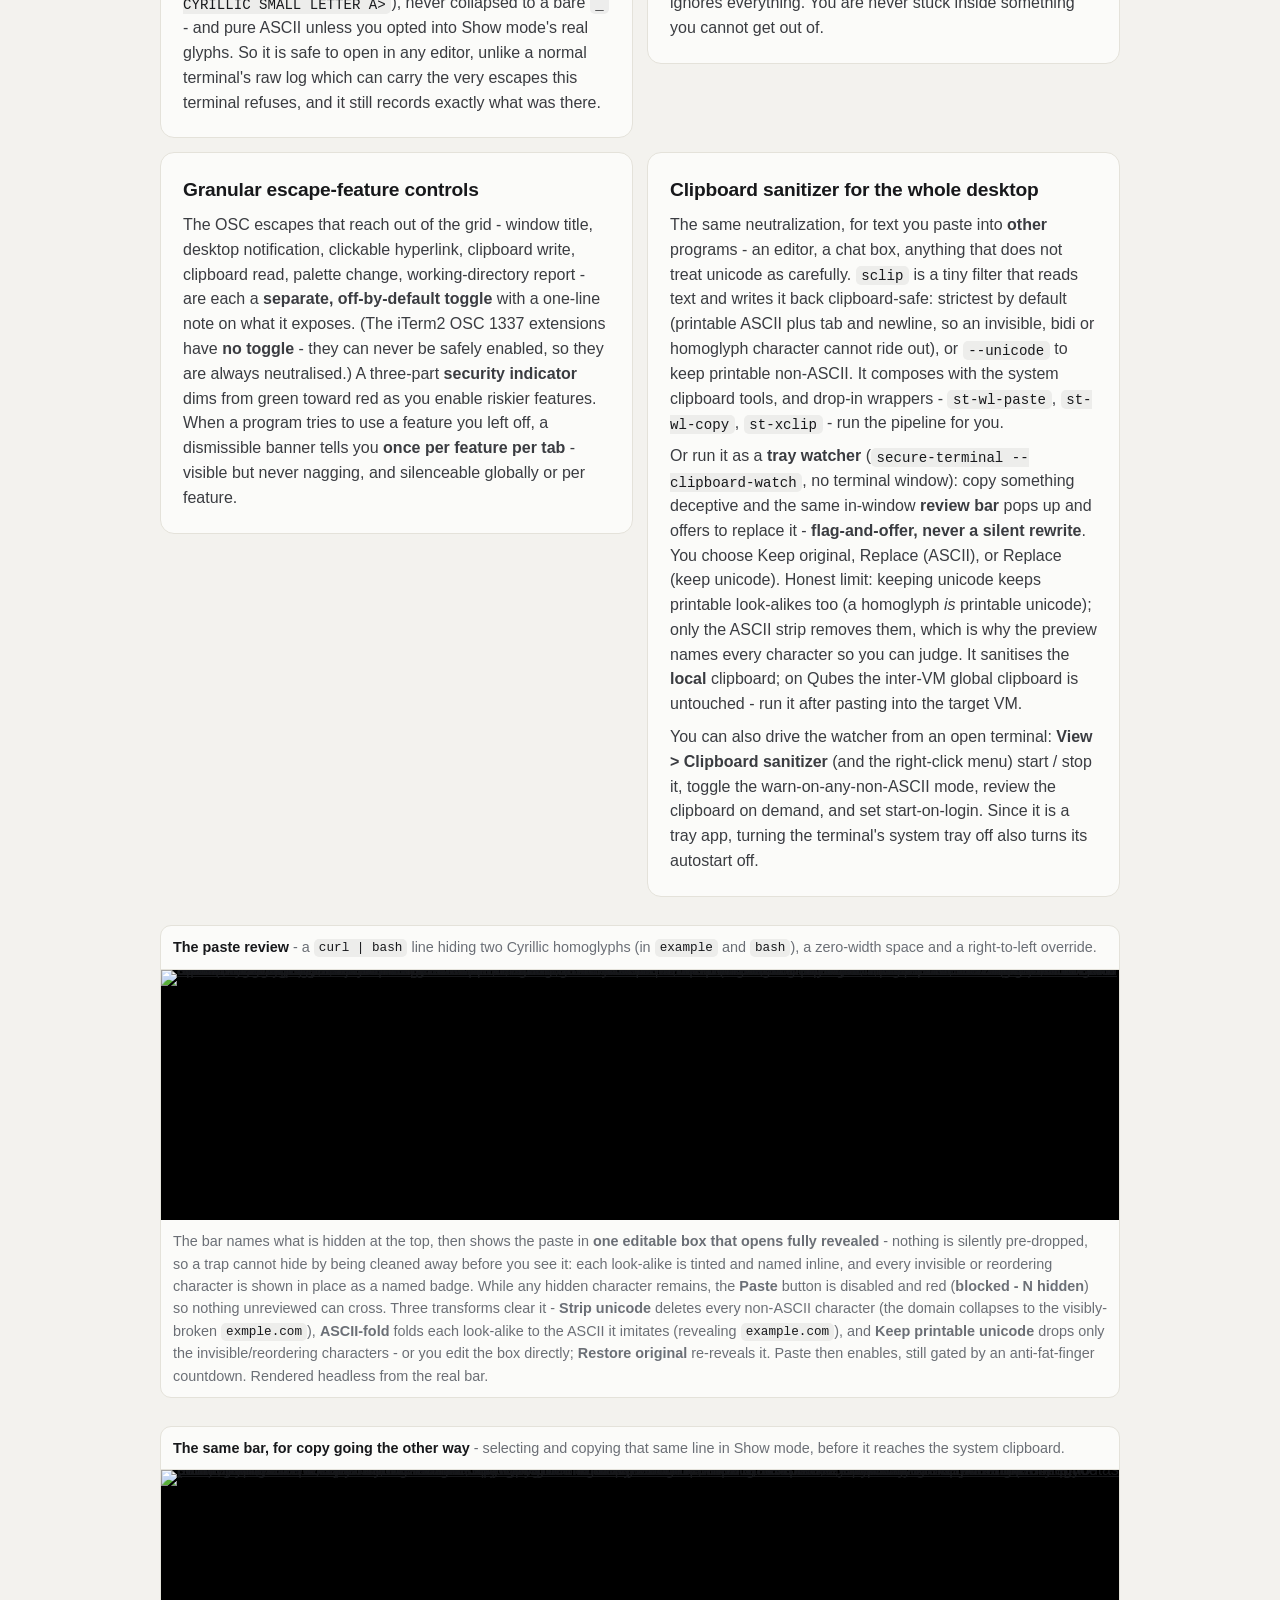
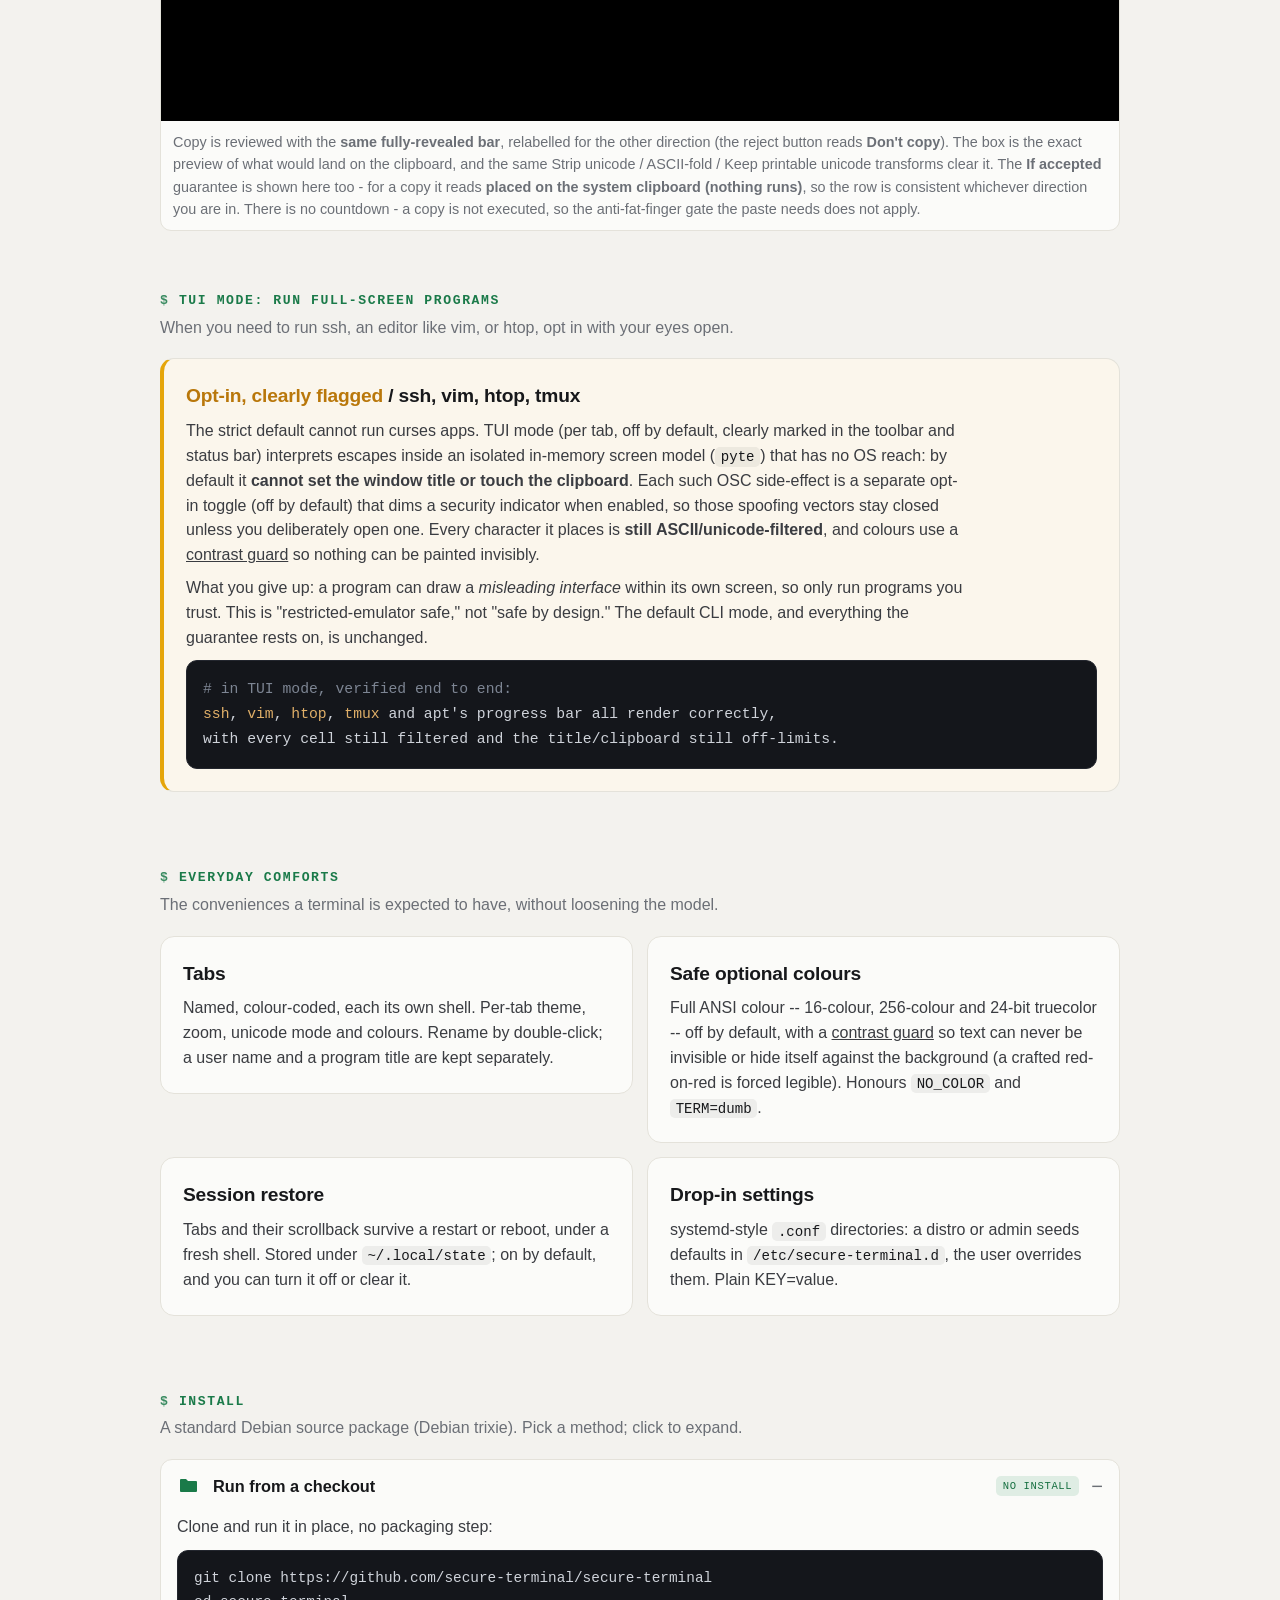
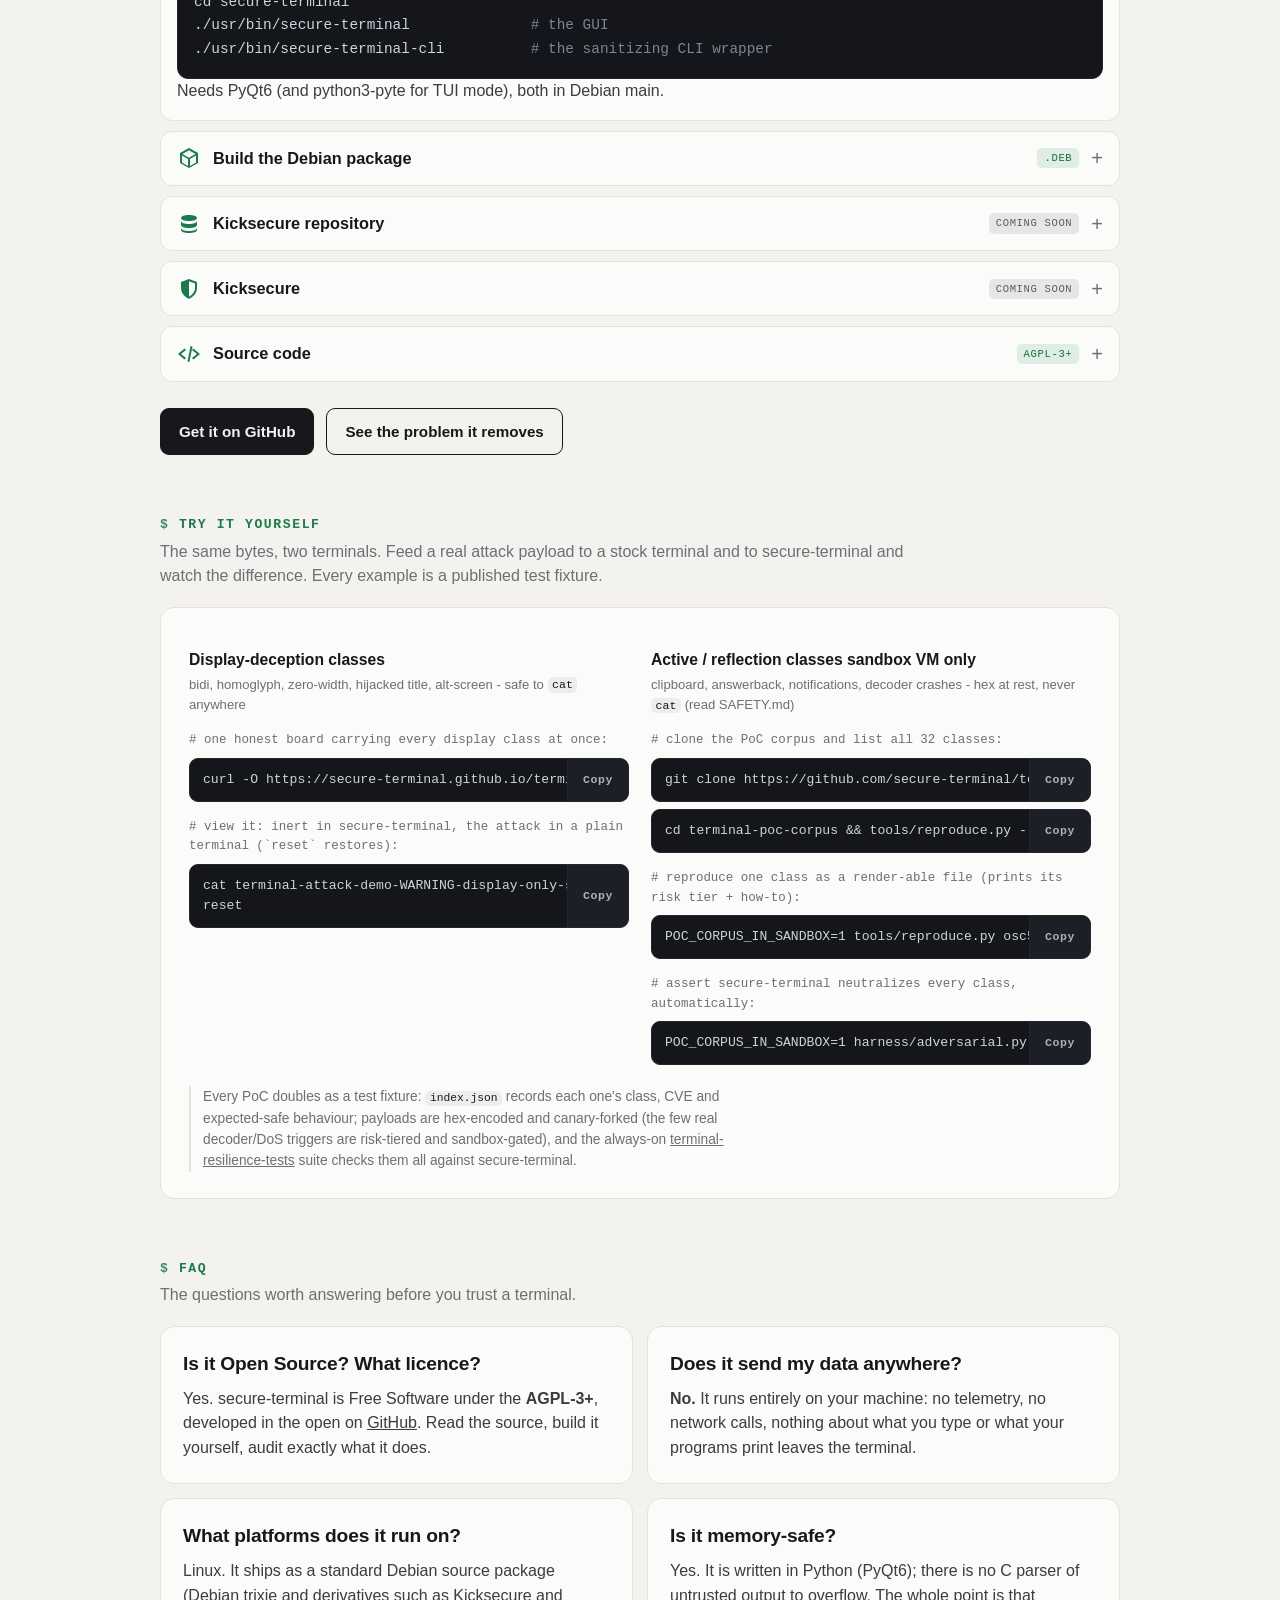
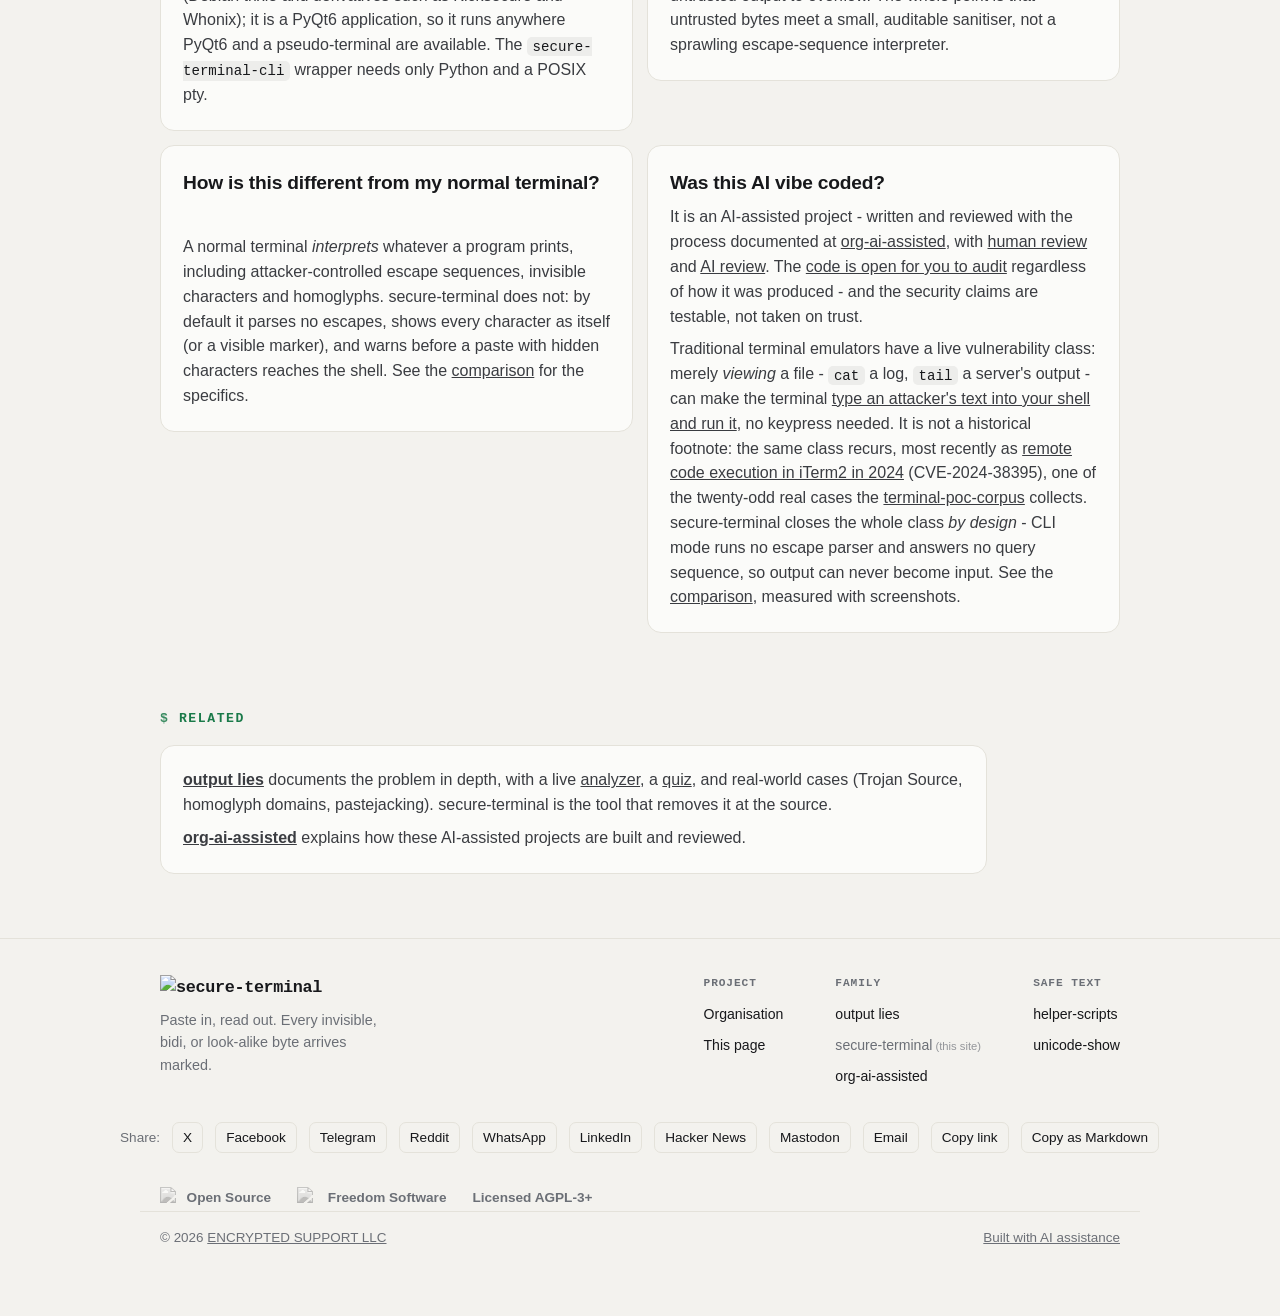
==== commit dd46fa1b: "Simplify screenshots reproduction; shorten reproduce labels - drop the separate #reproduce "Try it y" ====
--- a/index.html
+++ b/index.html
@@ -442,8 +442,7 @@
         <p class="sub">bidi, homoglyph, zero-width, hijacked title, alt-screen - safe to <code>cat</code> anywhere</p>
         <p class="cmdlabel"># one honest board carrying every display class at once:</p>
         <div class="copybox"><code class="cmd">curl -O https://secure-terminal.github.io/terminal-safe-corpus/demos/terminal-attack-demo-WARNING-display-only-safe.txt</code><button class="copybtn" type="button" hidden>Copy</button></div>
-        <p class="cmdlabel"># one command, two terminals: a traditional terminal renders the attack (`reset` restores
-        # it); secure-terminal - the GUI, or secure-terminal-cli from any terminal - marks every byte:</p>
+        <p class="cmdlabel"># view it: inert in secure-terminal, the attack in a plain terminal (`reset` restores):</p>
         <div class="copybox"><code class="cmd">cat terminal-attack-demo-WARNING-display-only-safe.txt
 reset</code><button class="copybtn" type="button" hidden>Copy</button></div>
       </div>
--- a/style.css
+++ b/style.css
@@ -334,9 +334,9 @@
 .repro{margin:14px 0 0;padding-top:12px;border-top:1px dashed var(--line)}
 .repro .reprohd{font-size:.9rem;color:var(--ink);margin:0 0 7px;line-height:1.5}
 .repro .reprohd a{color:var(--accent);white-space:nowrap}
-.repro .reprohd a.repro-try{font-weight:650}
+.repro .reprohd .repro-try{font-weight:650;color:var(--accent)}
 .repro .reprohd .rnote{color:var(--muted);font-weight:400;white-space:normal}
-.repro.sandbox .reprohd a.repro-try{color:var(--danger)}
+.repro.sandbox .reprohd .repro-try{color:var(--danger)}
 .repro .sbtag{display:inline-block;font:600 .68rem/1 var(--mono);letter-spacing:.03em;
   color:var(--danger);border:1px solid #e6c3c3;background:#fbeeee;border-radius:5px;
   padding:3px 6px;vertical-align:baseline}
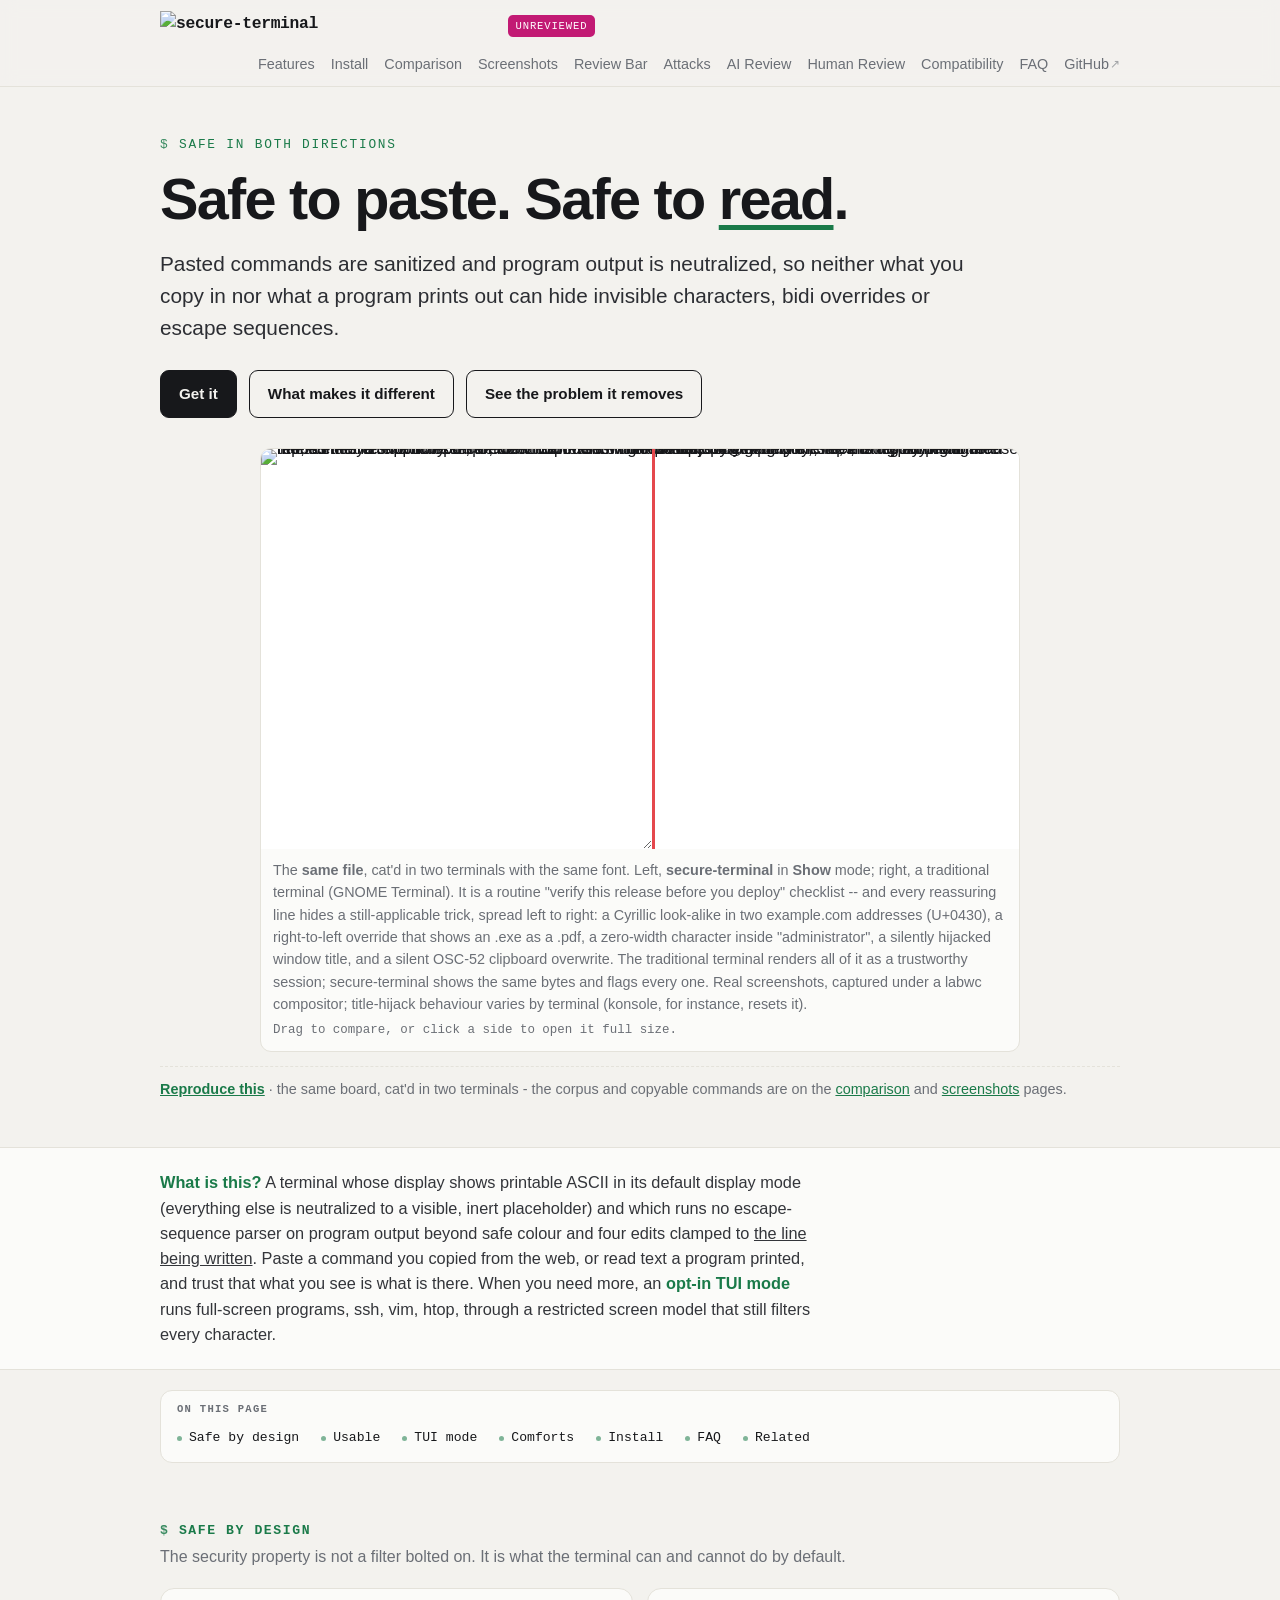
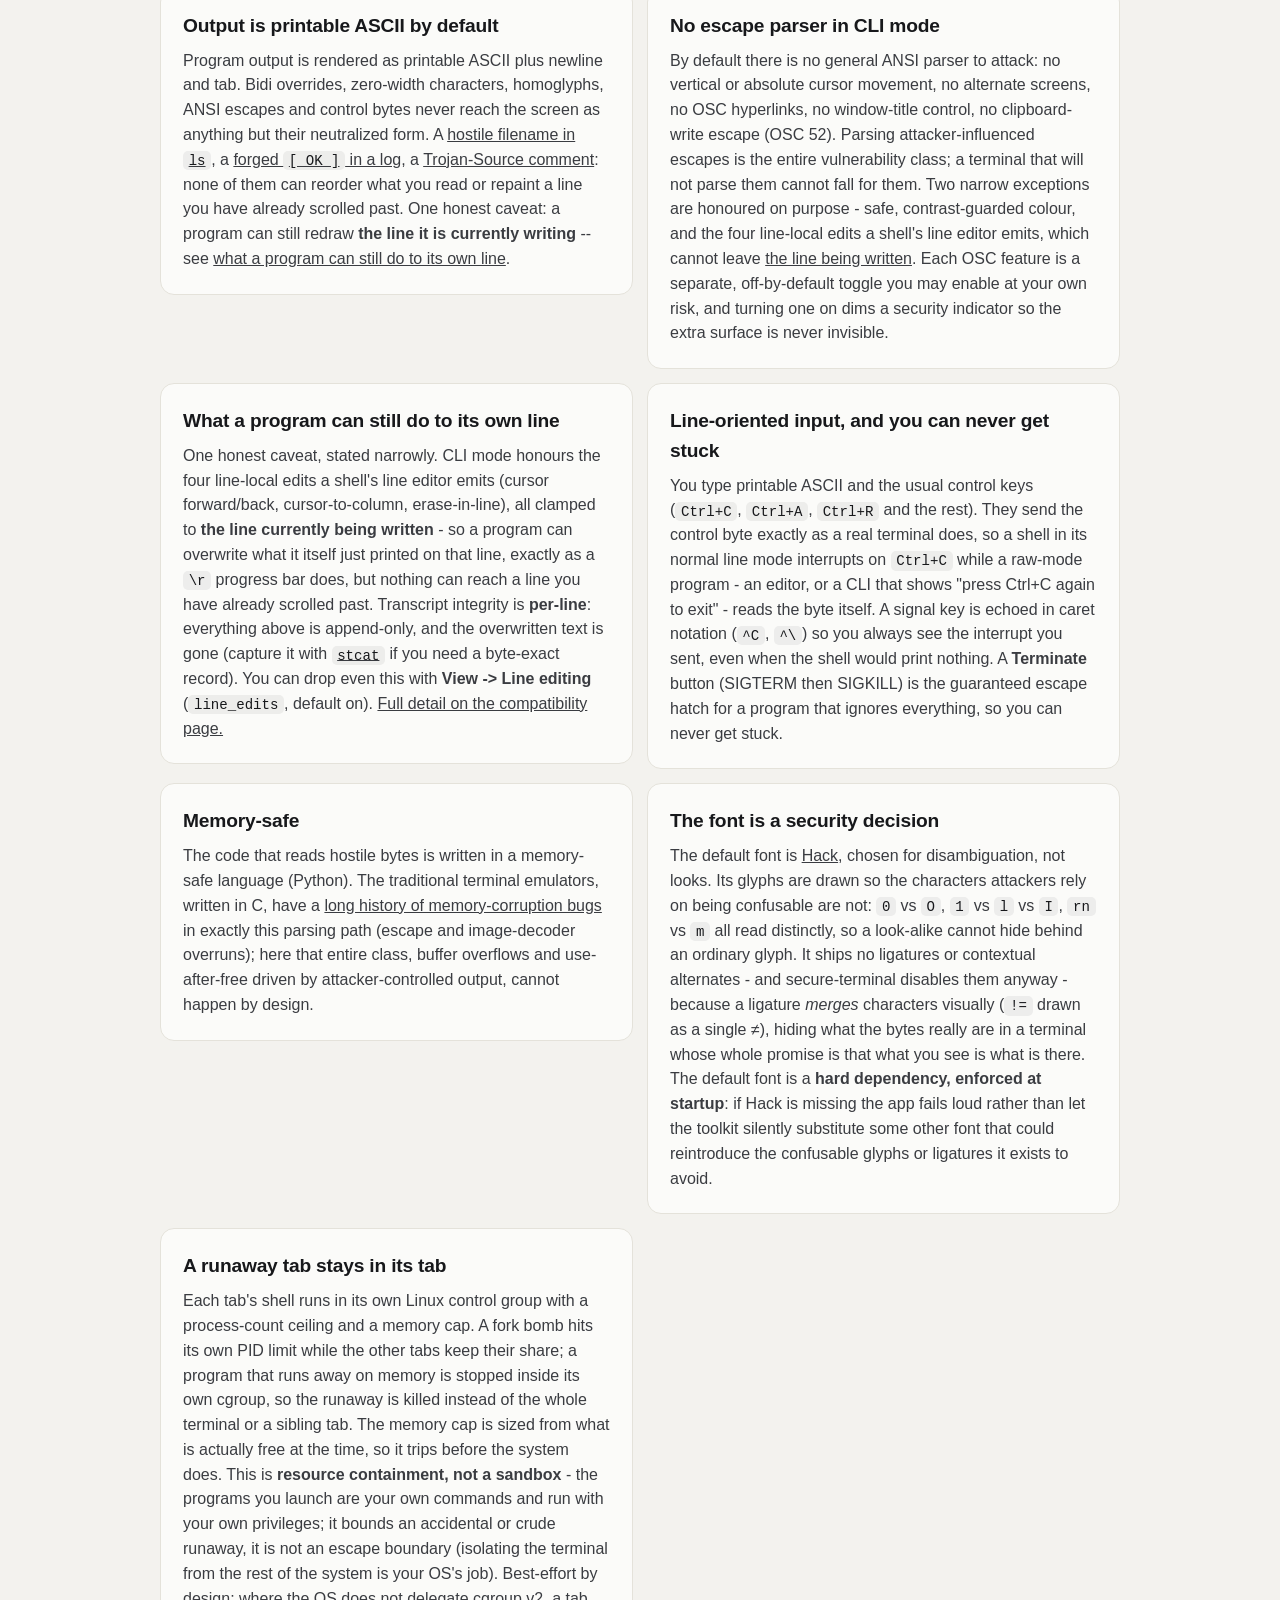
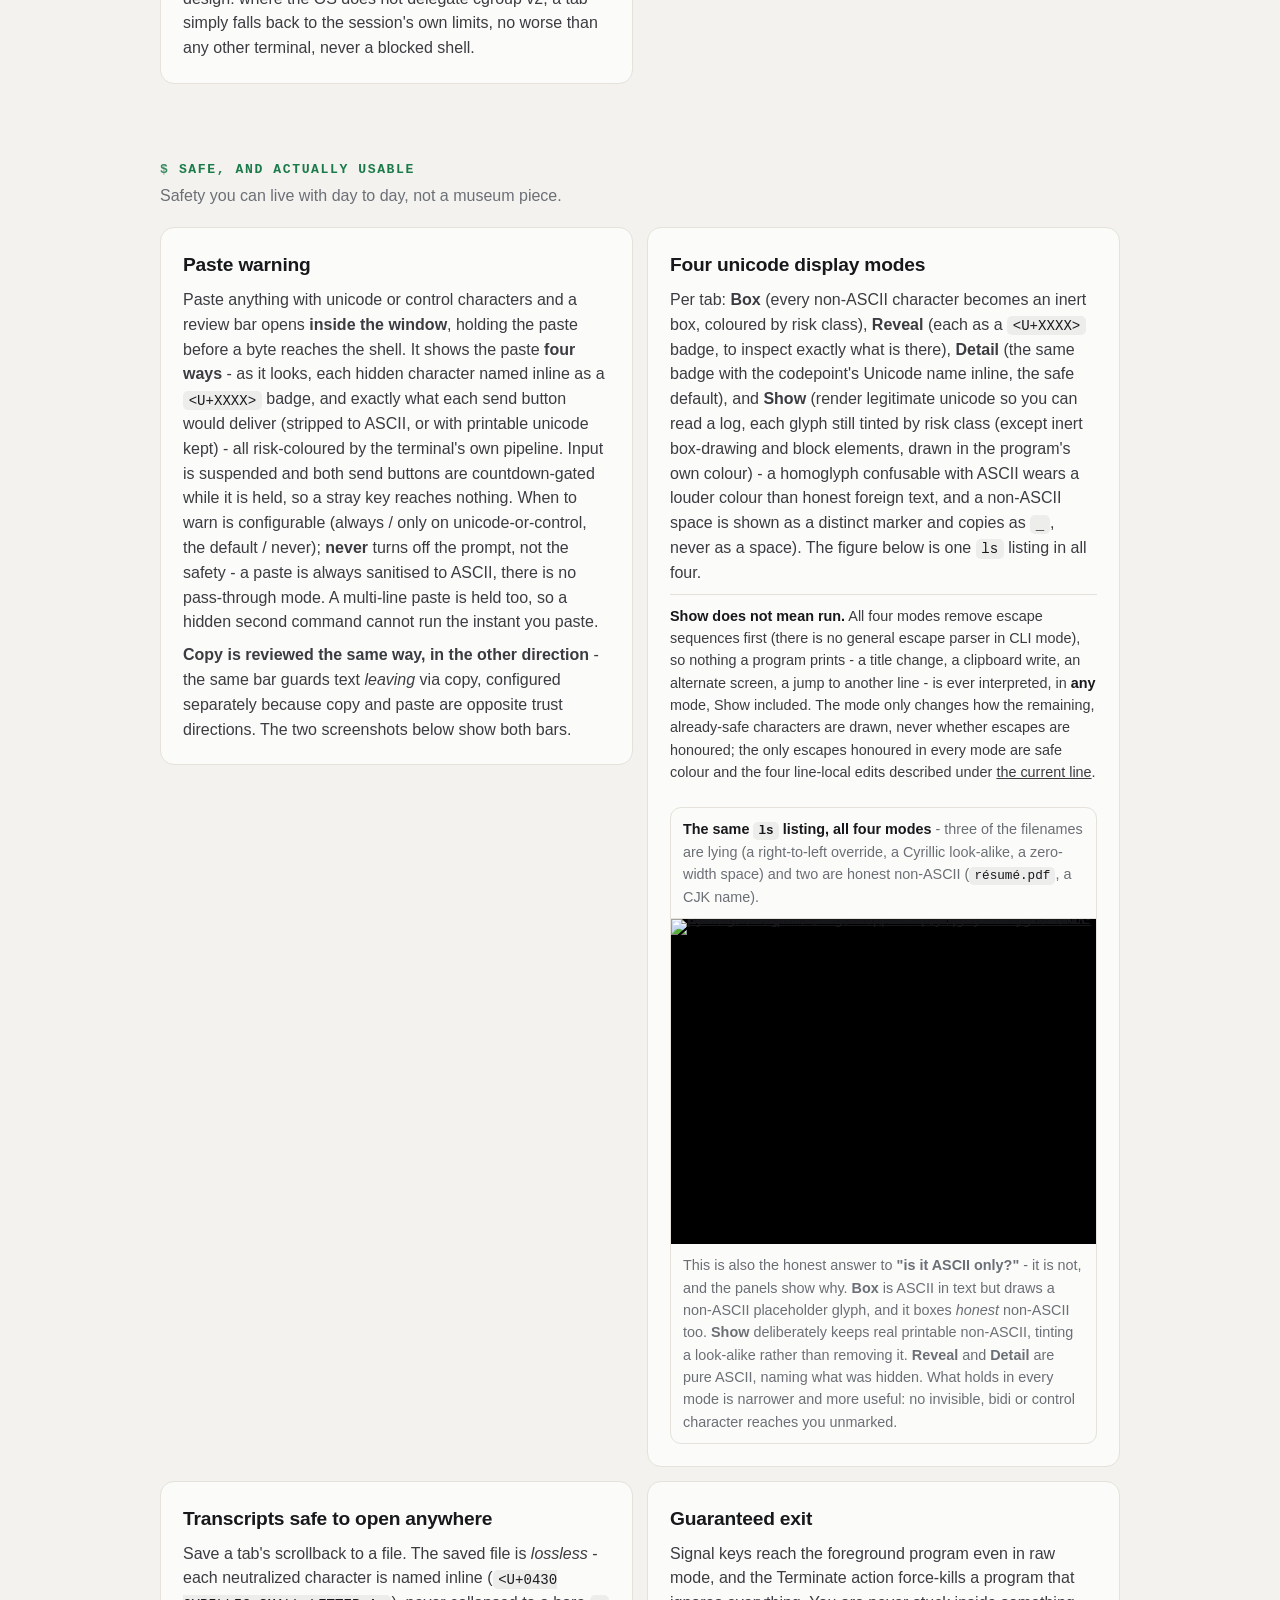
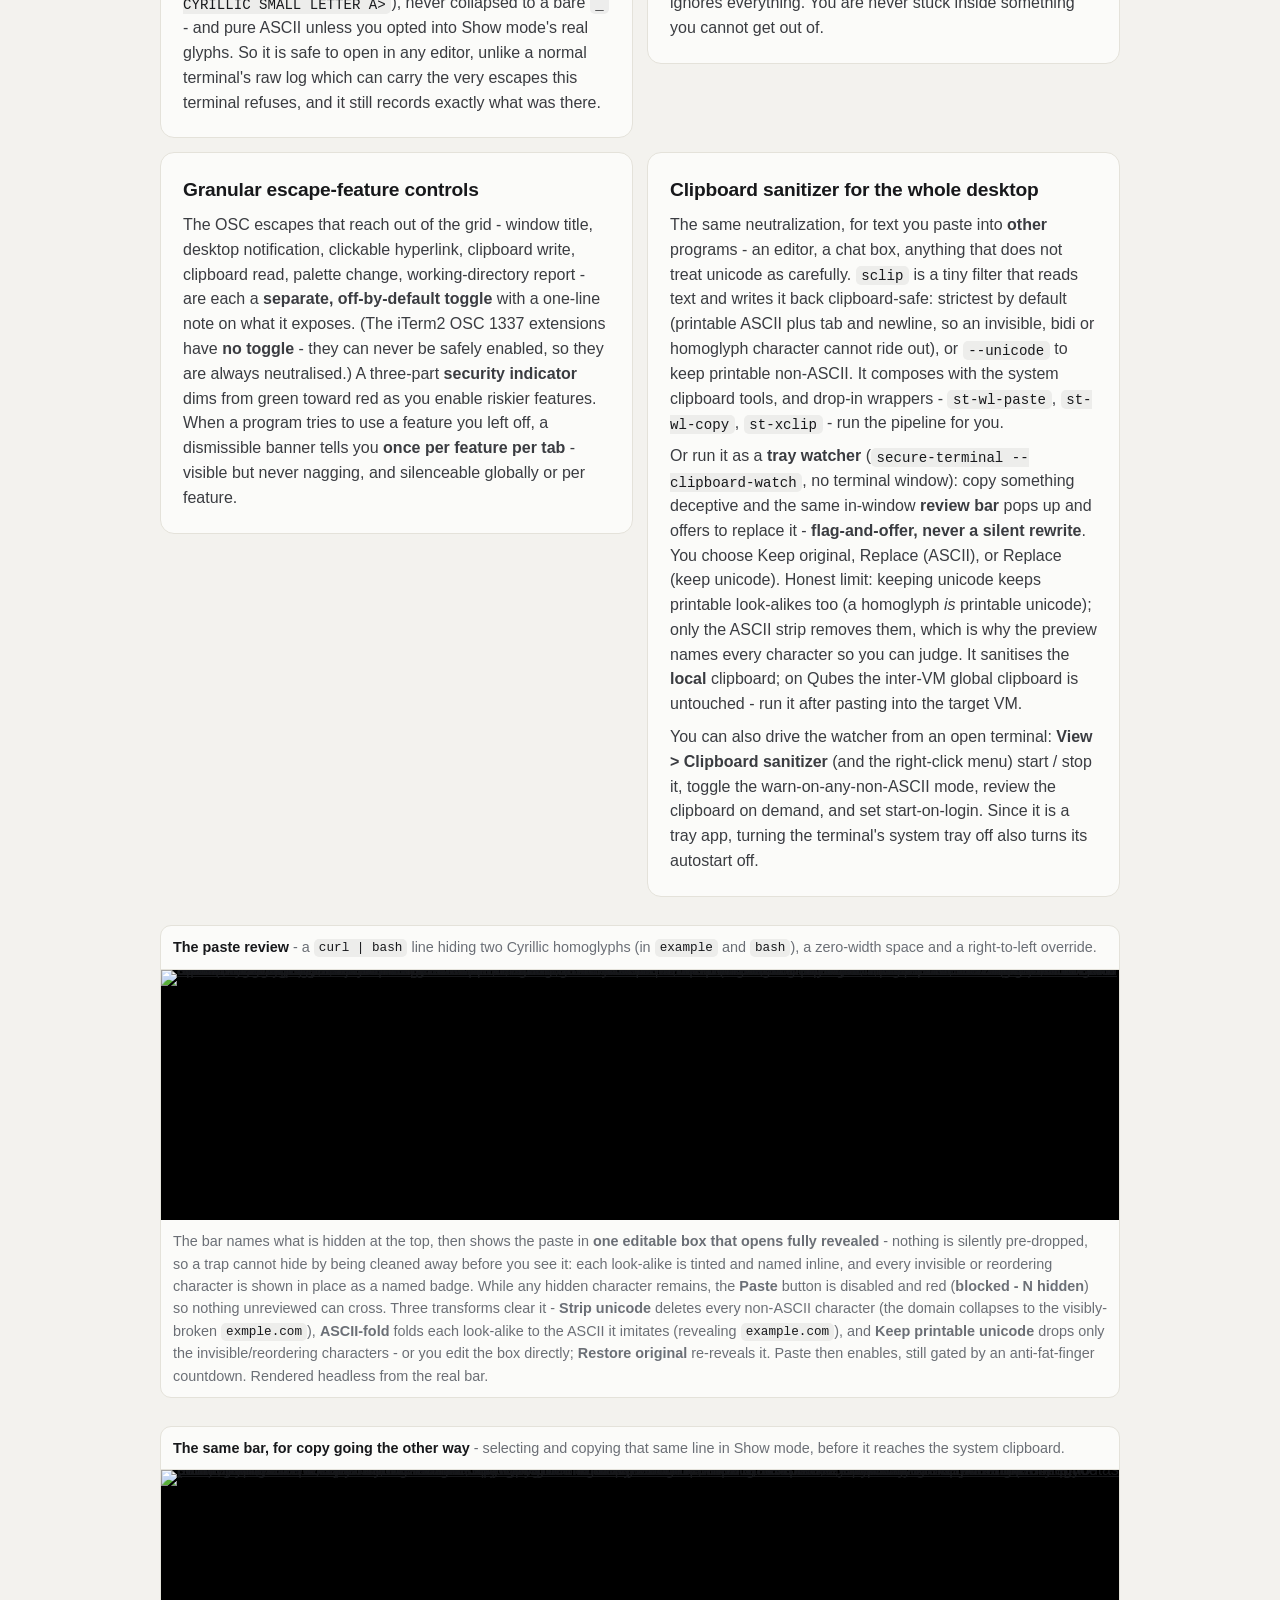
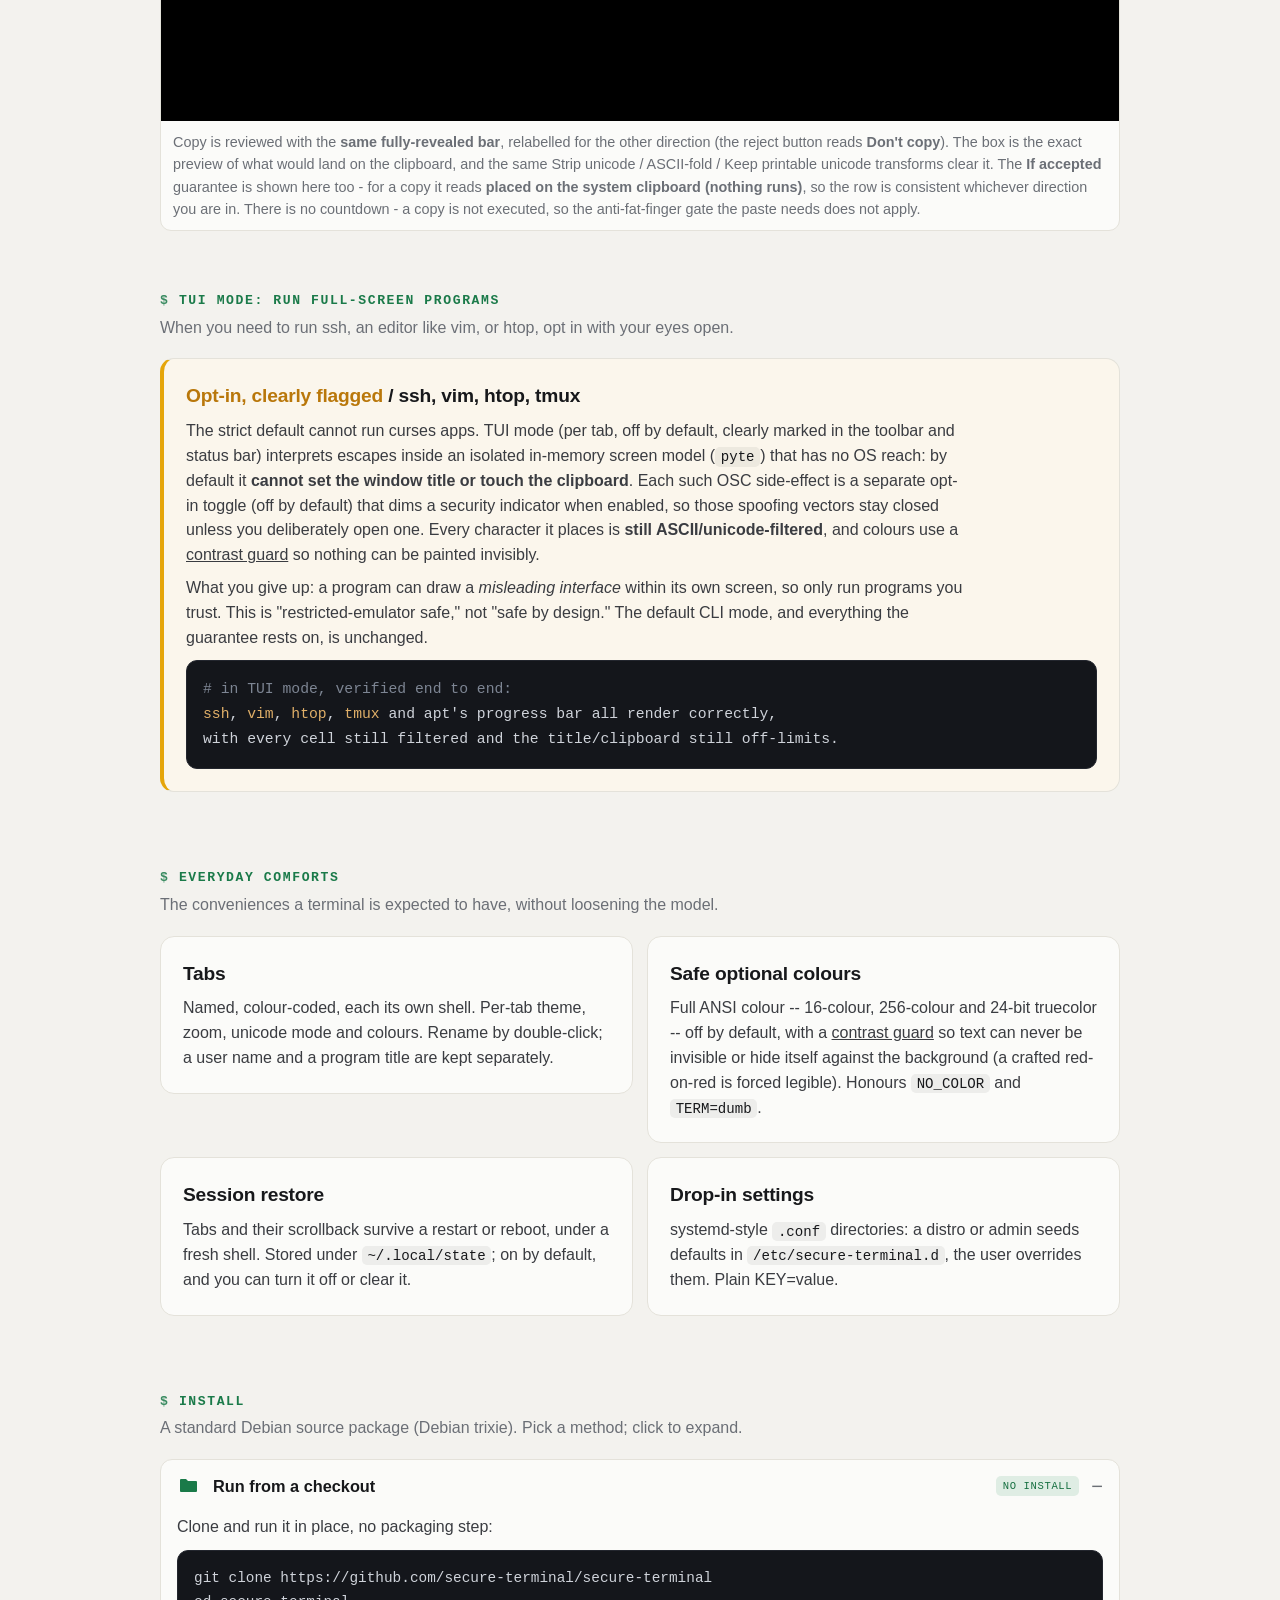
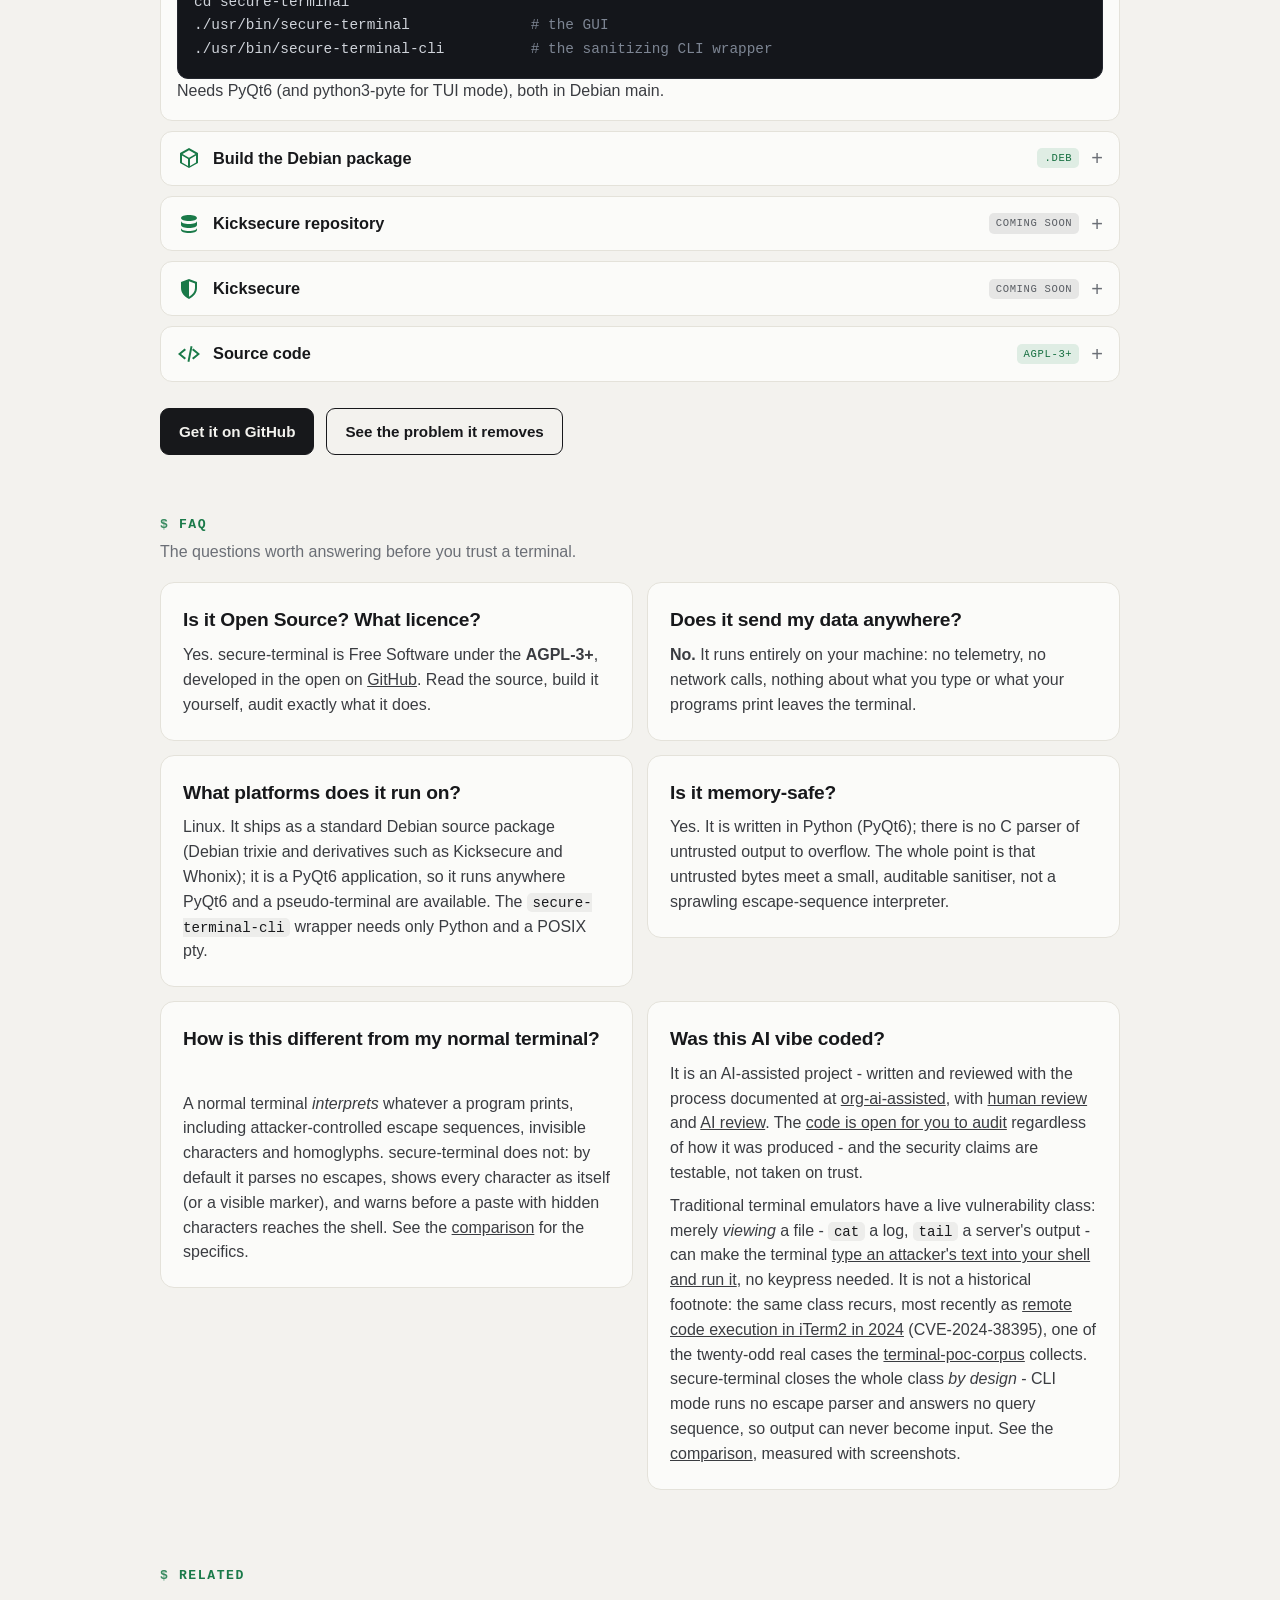
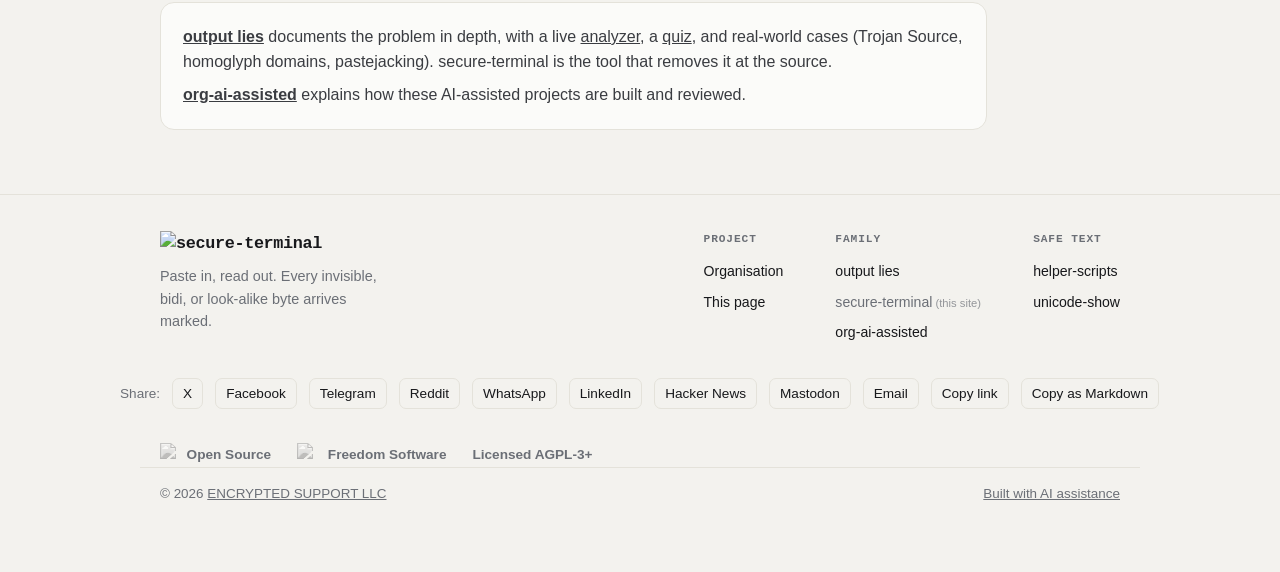
==== commit f3daa189: "Drop the trybox sections; keep per-item reproduction only - remove the two-column "Try it yourself" " ====
--- a/index.html
+++ b/index.html
@@ -92,7 +92,7 @@
       resets it).
       <span class="herocmp-hint">Drag to compare, or click a side to open it full size.</span></figcaption>
   </figure>
-  <div class="repro"><div class="reprohd"><a class="repro-try" href="#reproduce">Reproduce this</a> <span class="rnote">&middot; every trick shown here is reproduced below - the display classes are safe to <code>cat</code>; the clipboard write runs only in a sandbox.</span></div></div>
+  <div class="repro"><div class="reprohd"><a class="repro-try" href="/comparison/">Reproduce this</a> <span class="rnote">&middot; the same board, cat'd in two terminals - the corpus and copyable commands are on the <a href="/comparison/">comparison</a> and <a href="/screenshots/">screenshots</a> pages.</span></div></div>
 </div></section>
 
 <div class="whatis"><div class="wrap">
@@ -112,7 +112,6 @@
     <li><a href="#tui">TUI mode</a></li>
     <li><a href="#comforts">Comforts</a></li>
     <li><a href="#install">Install</a></li>
-    <li><a href="#reproduce">Reproduce</a></li>
     <li><a href="#faq">FAQ</a></li>
     <li><a href="#related">Related</a></li>
   </ul>
@@ -431,41 +430,6 @@
   </div>
 </div></section>
 
-<section class="cat" id="reproduce"><div class="wrap">
-  <h2 class="catname"><a class="h-anchor" href="#reproduce">Try it yourself</a></h2>
-  <p class="catdesc">The same bytes, two terminals. Feed a real attack payload to a stock terminal and to
-    secure-terminal and watch the difference. Every example is a published test fixture.</p>
-  <div class="trybox">
-    <div class="trycols">
-      <div>
-        <h4>Display-deception classes</h4>
-        <p class="sub">bidi, homoglyph, zero-width, hijacked title, alt-screen - safe to <code>cat</code> anywhere</p>
-        <p class="cmdlabel"># one honest board carrying every display class at once:</p>
-        <div class="copybox"><code class="cmd">curl -O https://secure-terminal.github.io/terminal-safe-corpus/demos/terminal-attack-demo-WARNING-display-only-safe.txt</code><button class="copybtn" type="button" hidden>Copy</button></div>
-        <p class="cmdlabel"># view it: inert in secure-terminal, the attack in a plain terminal (`reset` restores):</p>
-        <div class="copybox"><code class="cmd">cat terminal-attack-demo-WARNING-display-only-safe.txt
-reset</code><button class="copybtn" type="button" hidden>Copy</button></div>
-      </div>
-      <div>
-        <h4>Active / reflection classes <span class="sbtag">sandbox VM only</span></h4>
-        <p class="sub">clipboard, answerback, notifications, decoder crashes - hex at rest, never <code>cat</code> (read SAFETY.md)</p>
-        <p class="cmdlabel"># clone the PoC corpus and list all 32 classes:</p>
-        <div class="copybox"><code class="cmd">git clone https://github.com/secure-terminal/terminal-poc-corpus</code><button class="copybtn" type="button" hidden>Copy</button></div>
-        <div class="copybox"><code class="cmd">cd terminal-poc-corpus &amp;&amp; tools/reproduce.py --list</code><button class="copybtn" type="button" hidden>Copy</button></div>
-        <p class="cmdlabel"># reproduce one class as a render-able file (prints its risk tier + how-to):</p>
-        <div class="copybox"><code class="cmd">POC_CORPUS_IN_SANDBOX=1 tools/reproduce.py osc52-clipboard-read</code><button class="copybtn" type="button" hidden>Copy</button></div>
-        <p class="cmdlabel"># assert secure-terminal neutralizes every class, automatically:</p>
-        <div class="copybox"><code class="cmd">POC_CORPUS_IN_SANDBOX=1 harness/adversarial.py</code><button class="copybtn" type="button" hidden>Copy</button></div>
-      </div>
-    </div>
-    <p class="toolnote">Every PoC doubles as a test fixture: <code>index.json</code> records each one's class, CVE and
-      expected-safe behaviour; payloads are hex-encoded and canary-forked (the few real decoder/DoS triggers are
-      risk-tiered and sandbox-gated), and the always-on
-      <a href="https://github.com/org-ai-assisted/dist-ai">terminal-resilience-tests</a> suite checks them all
-      against secure-terminal.</p>
-  </div>
-</div></section>
-
 <section class="cat" id="faq"><div class="wrap">
   <h2 class="catname"><a class="h-anchor" href="#faq">FAQ</a></h2>
   <p class="catdesc">The questions worth answering before you trust a terminal.</p>
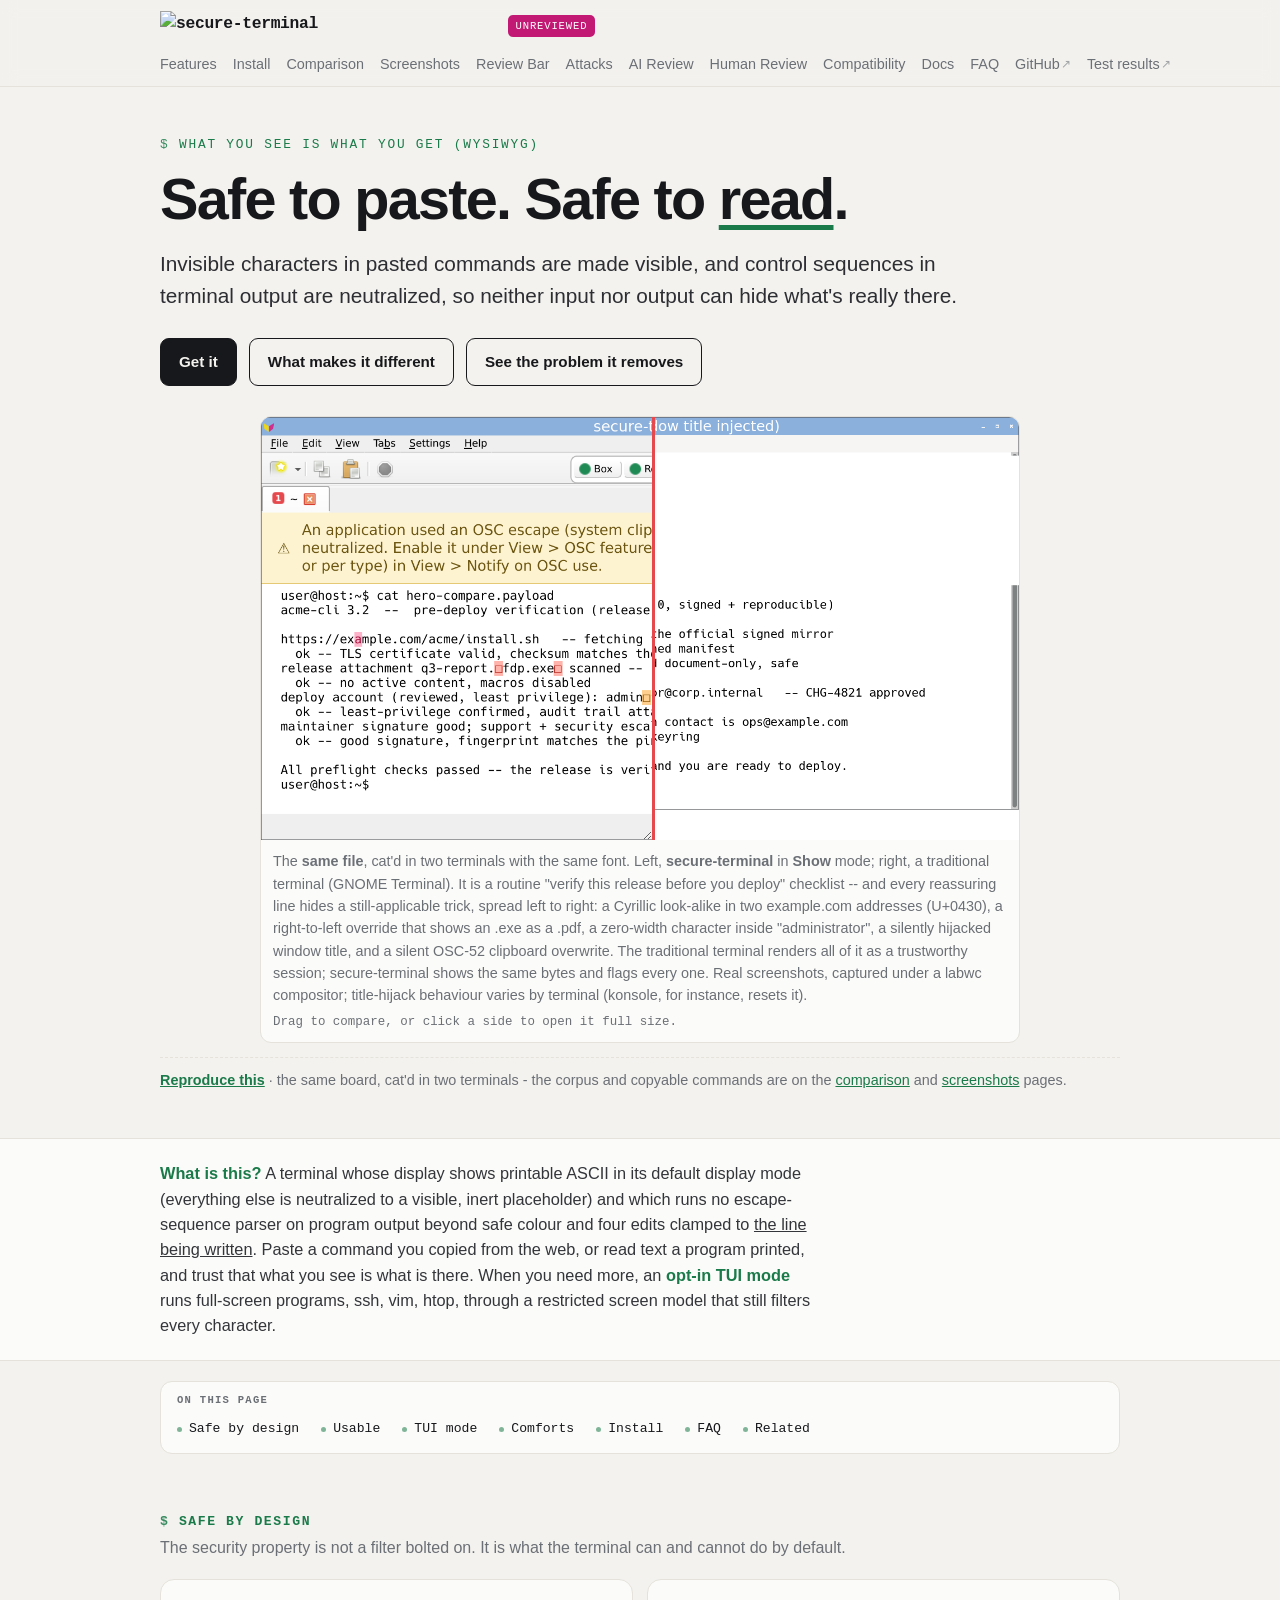
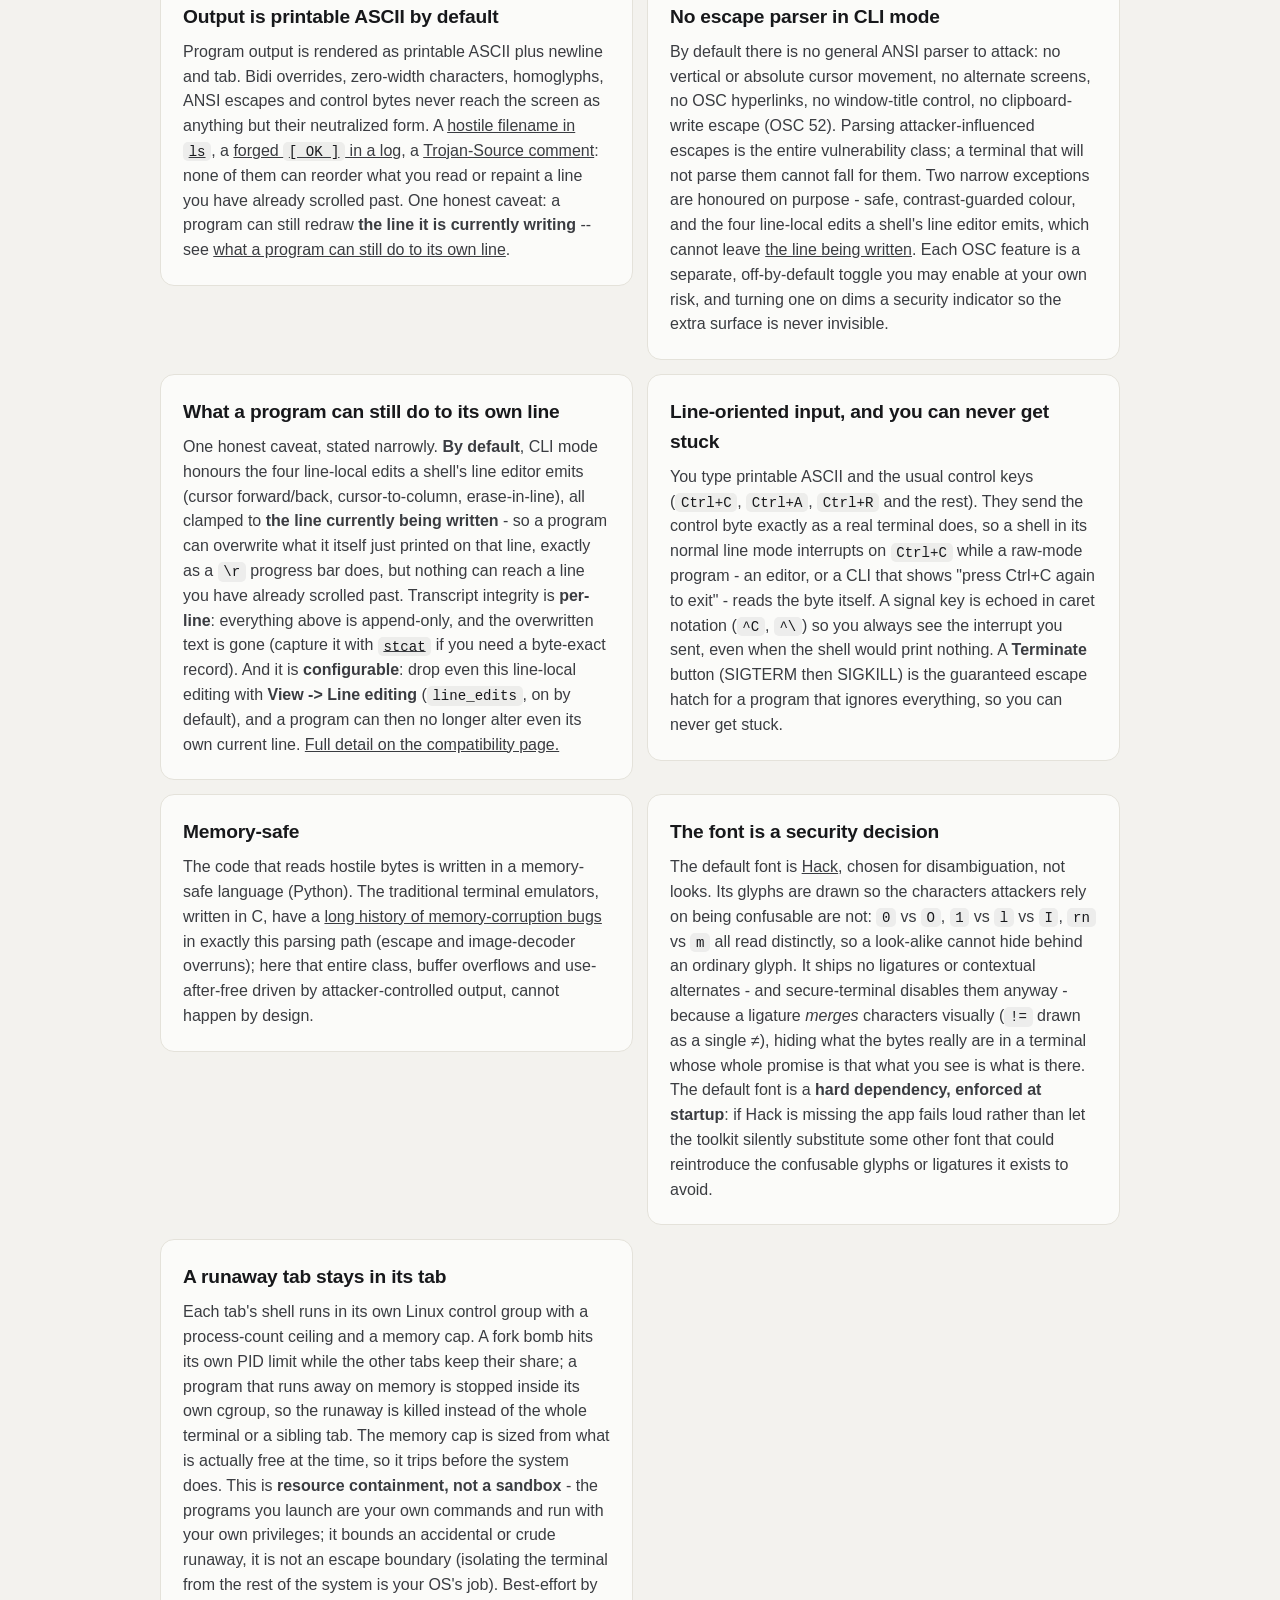
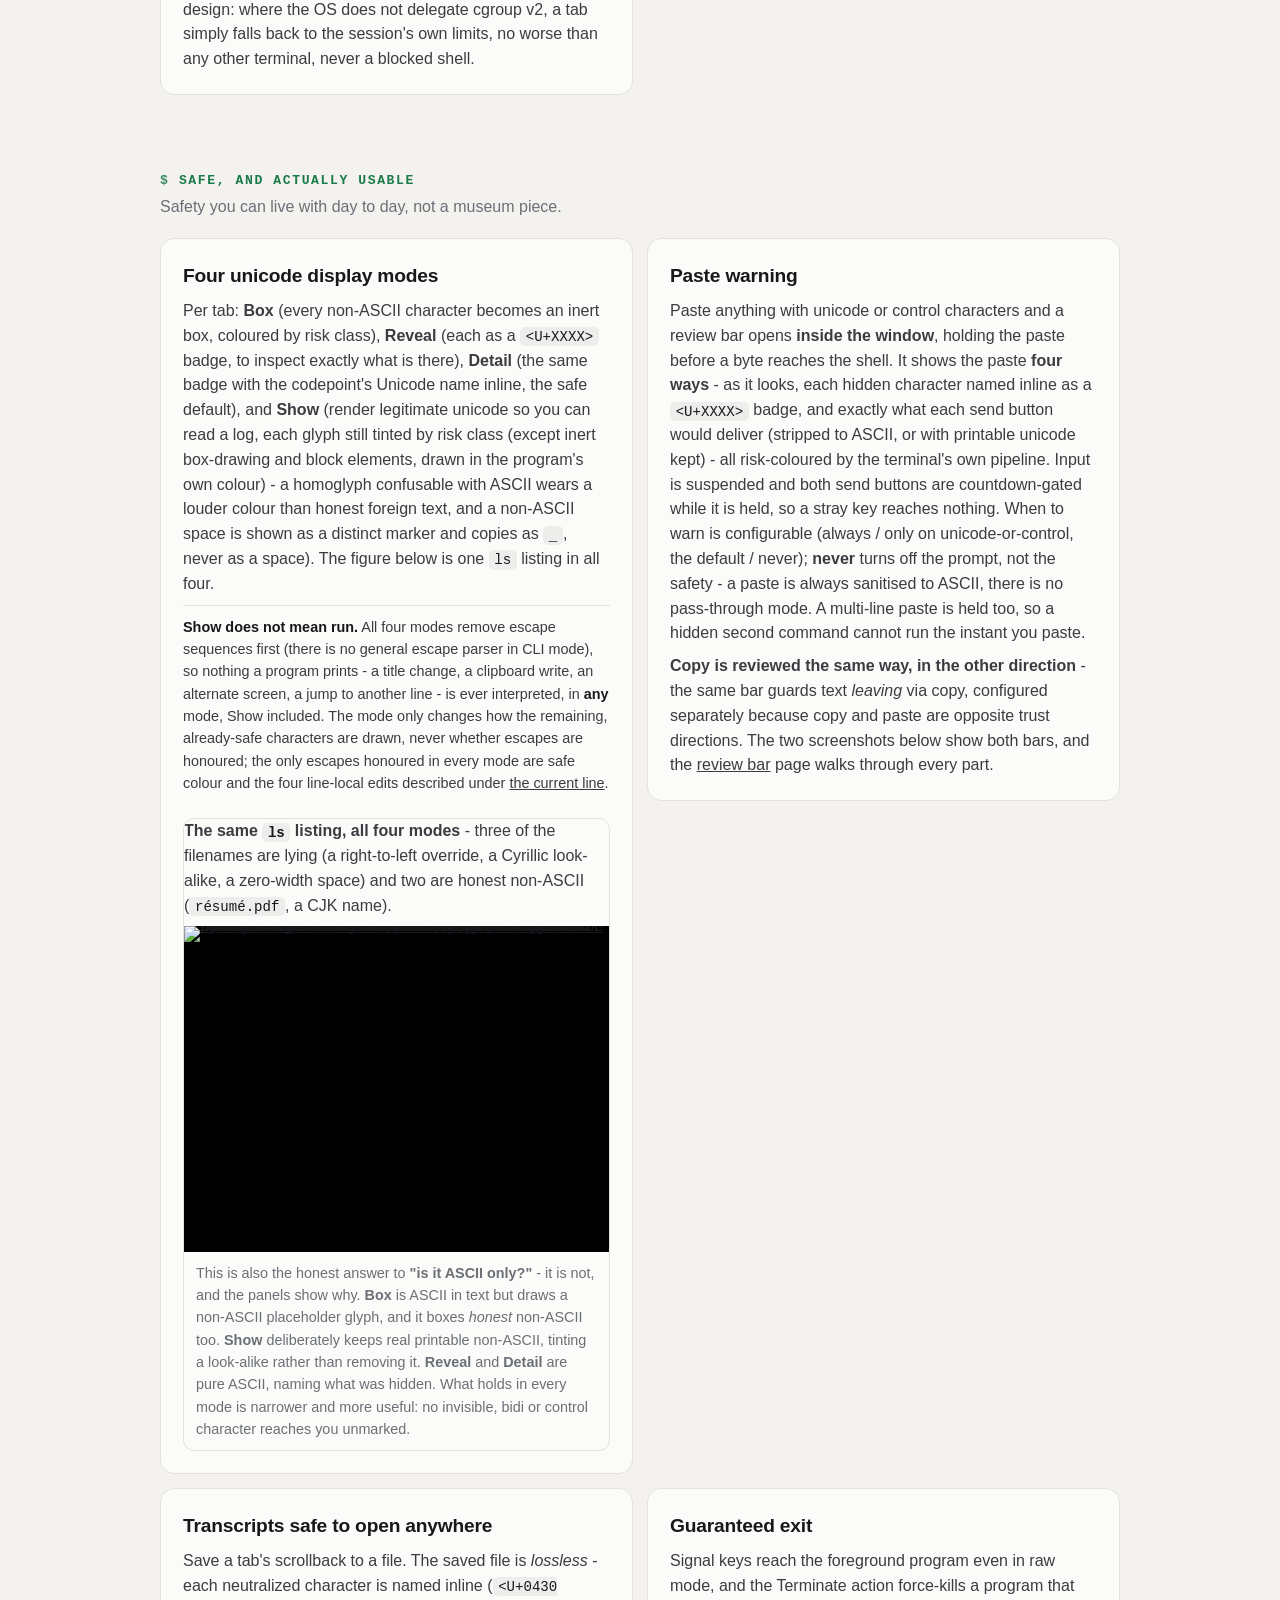
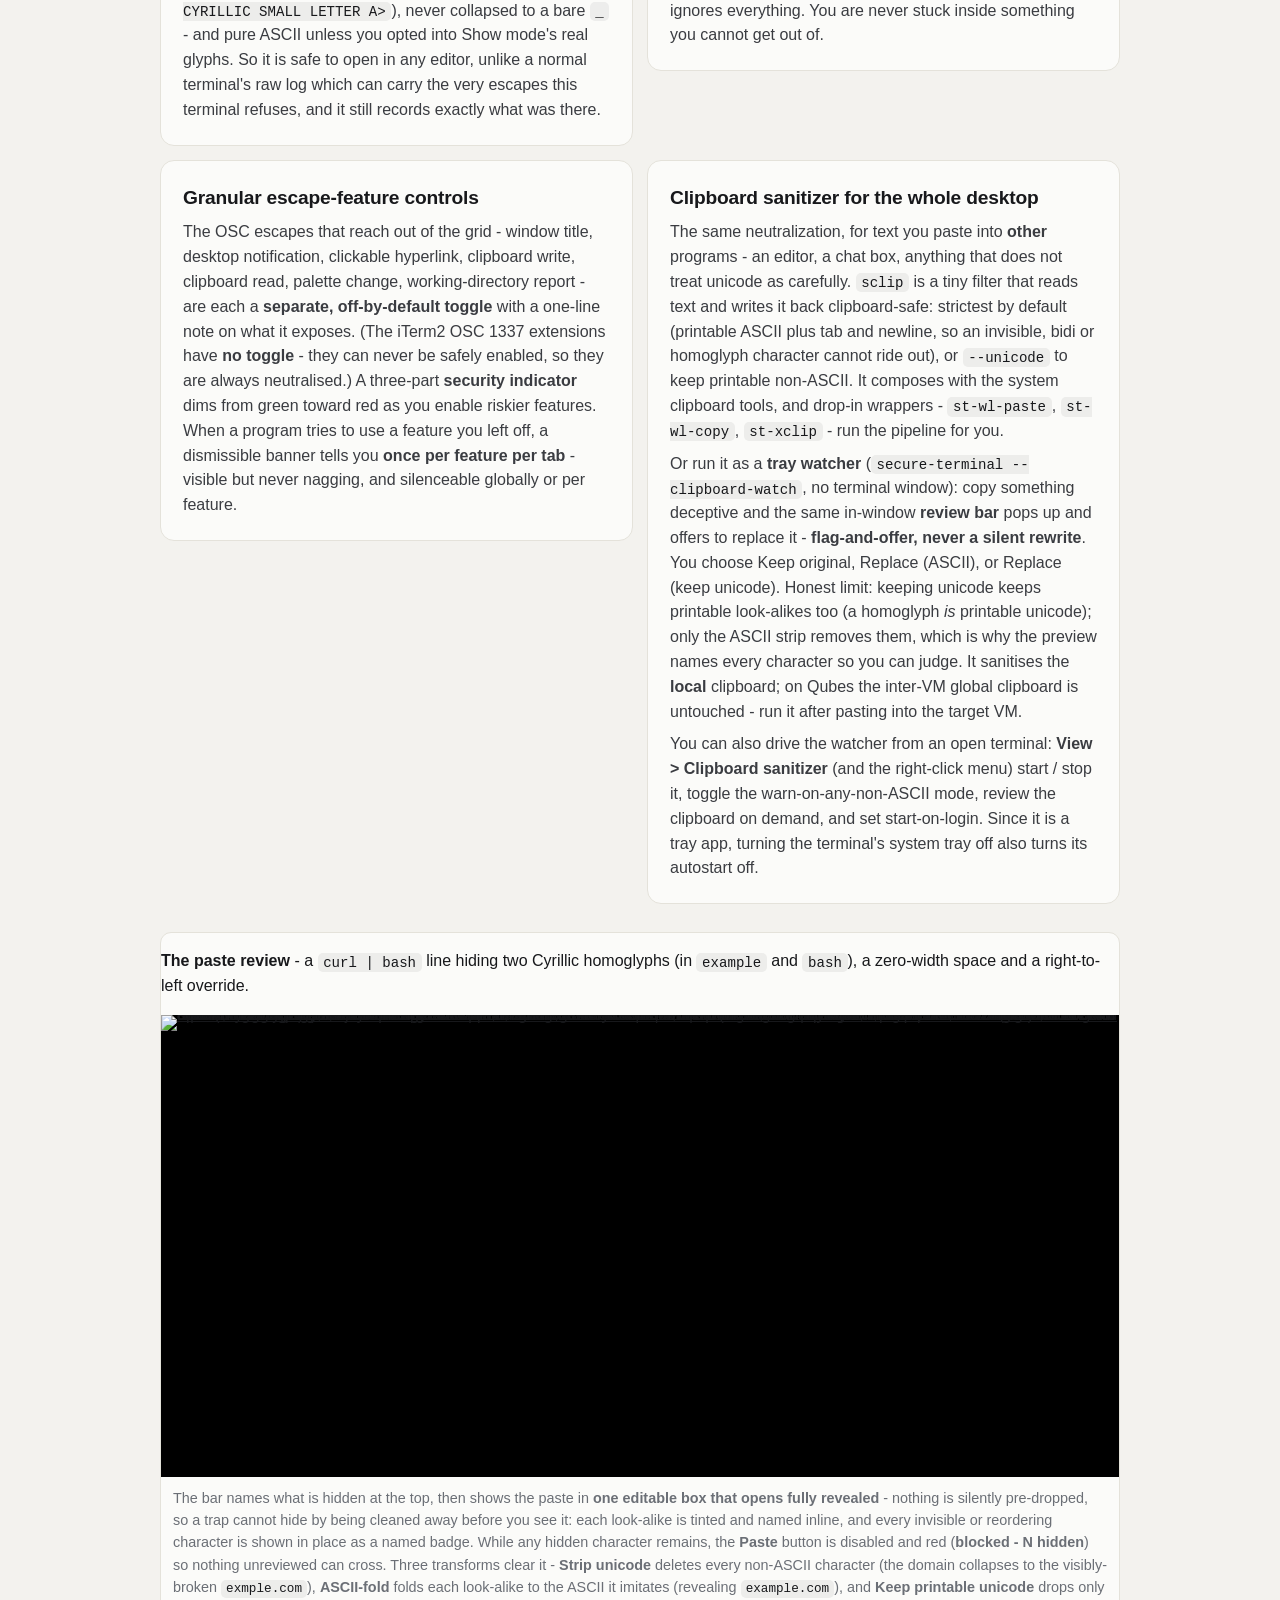
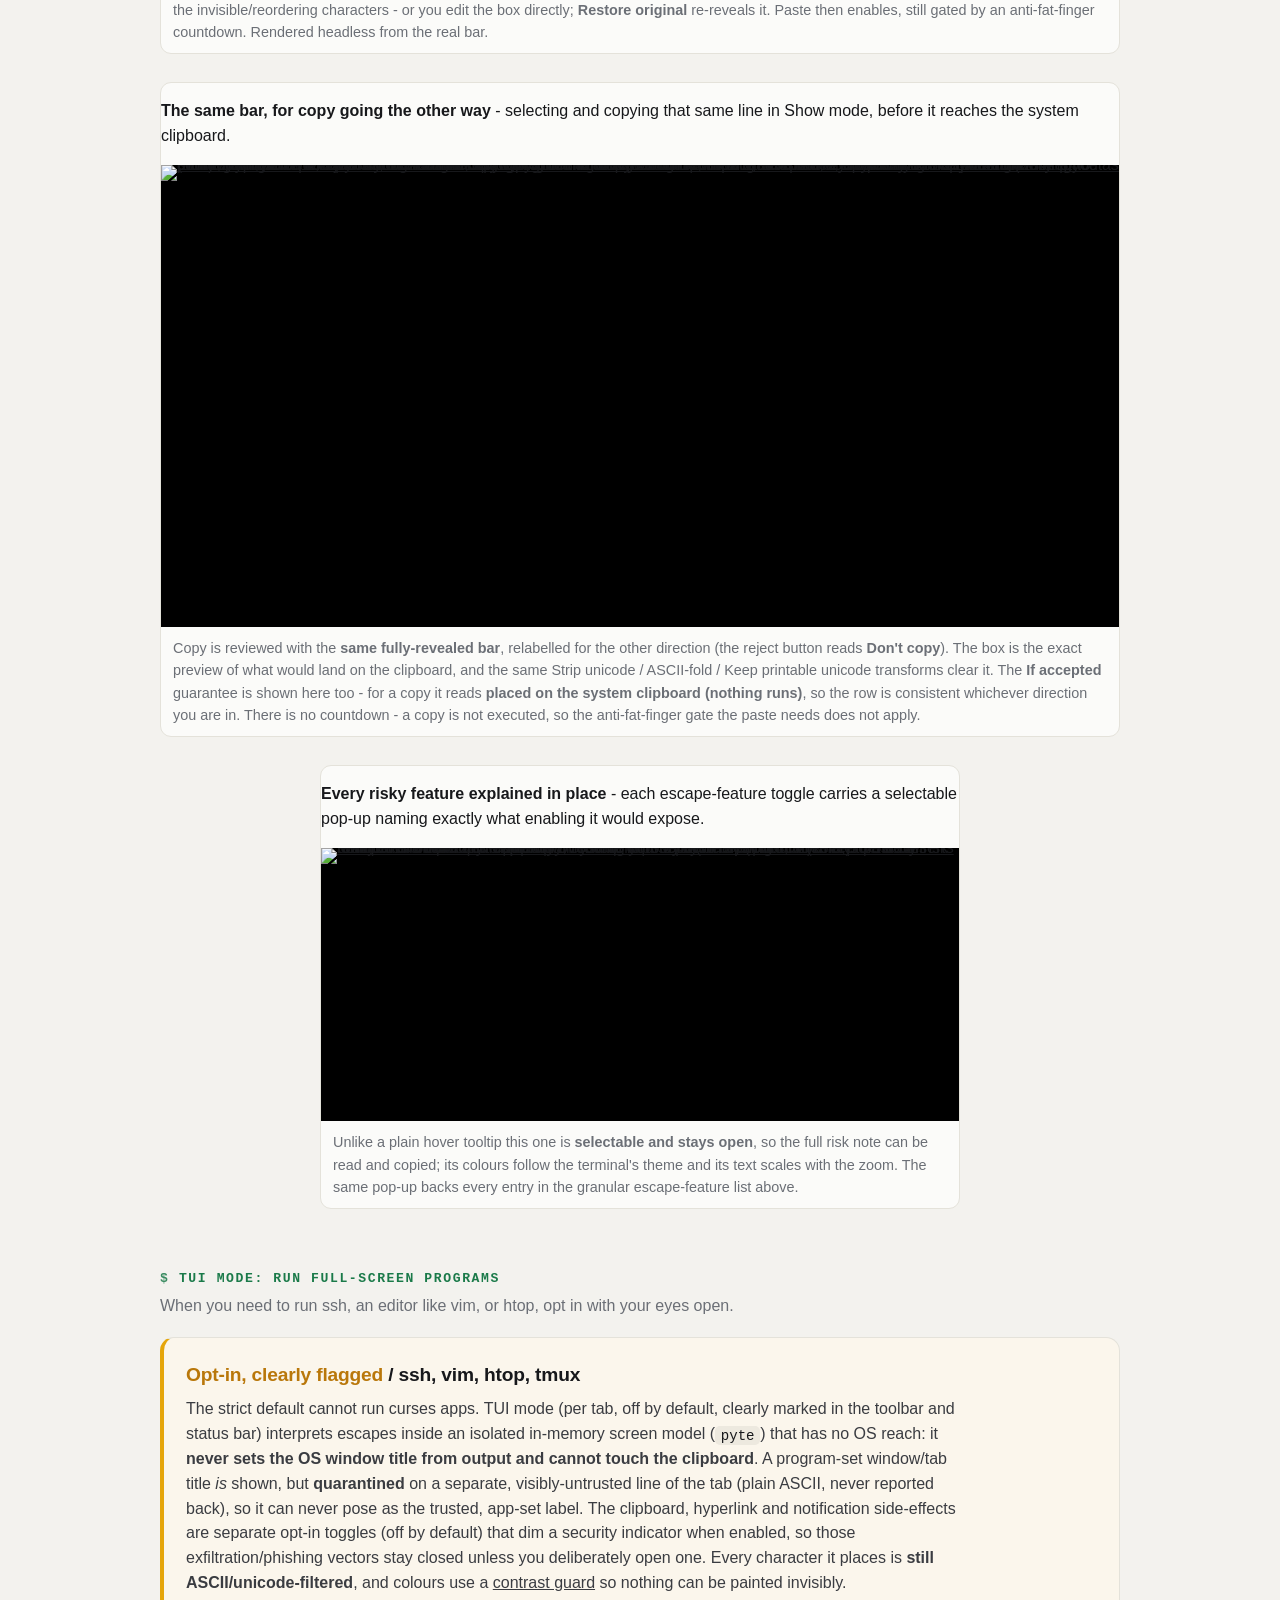
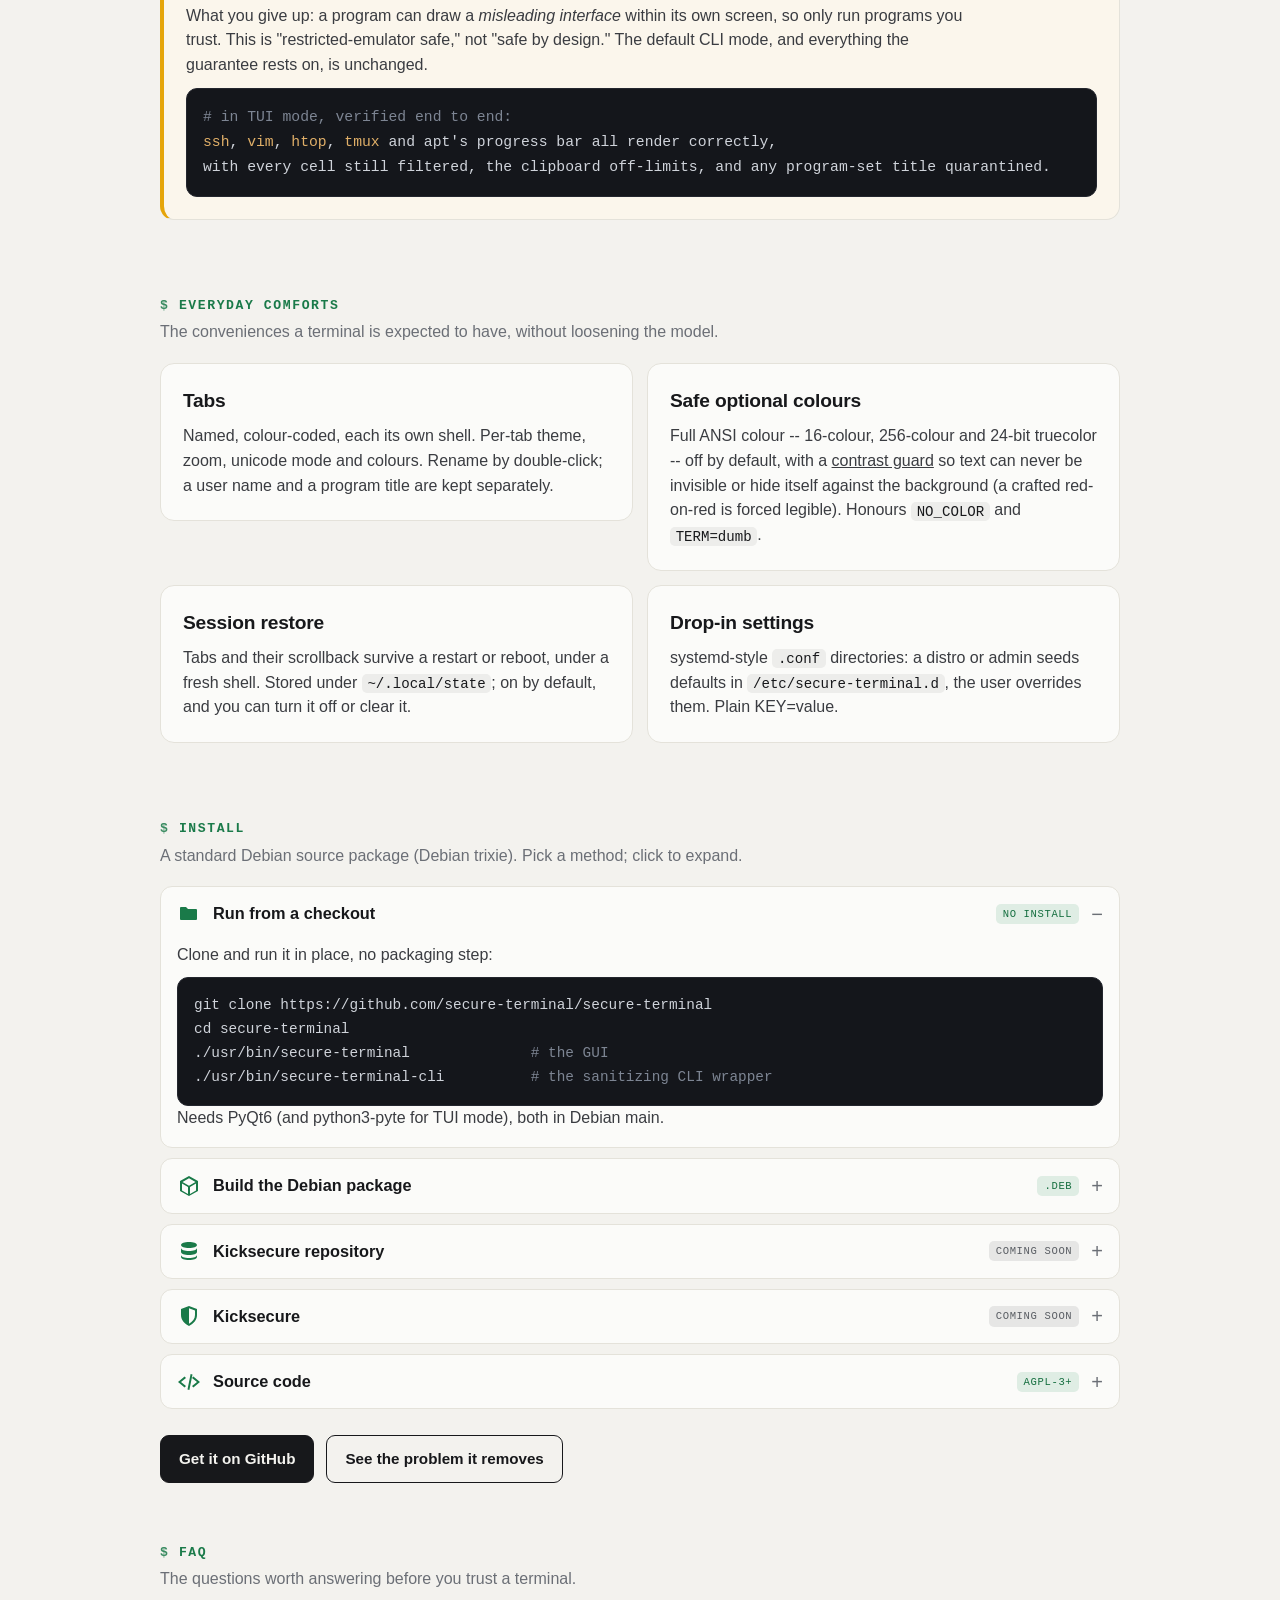
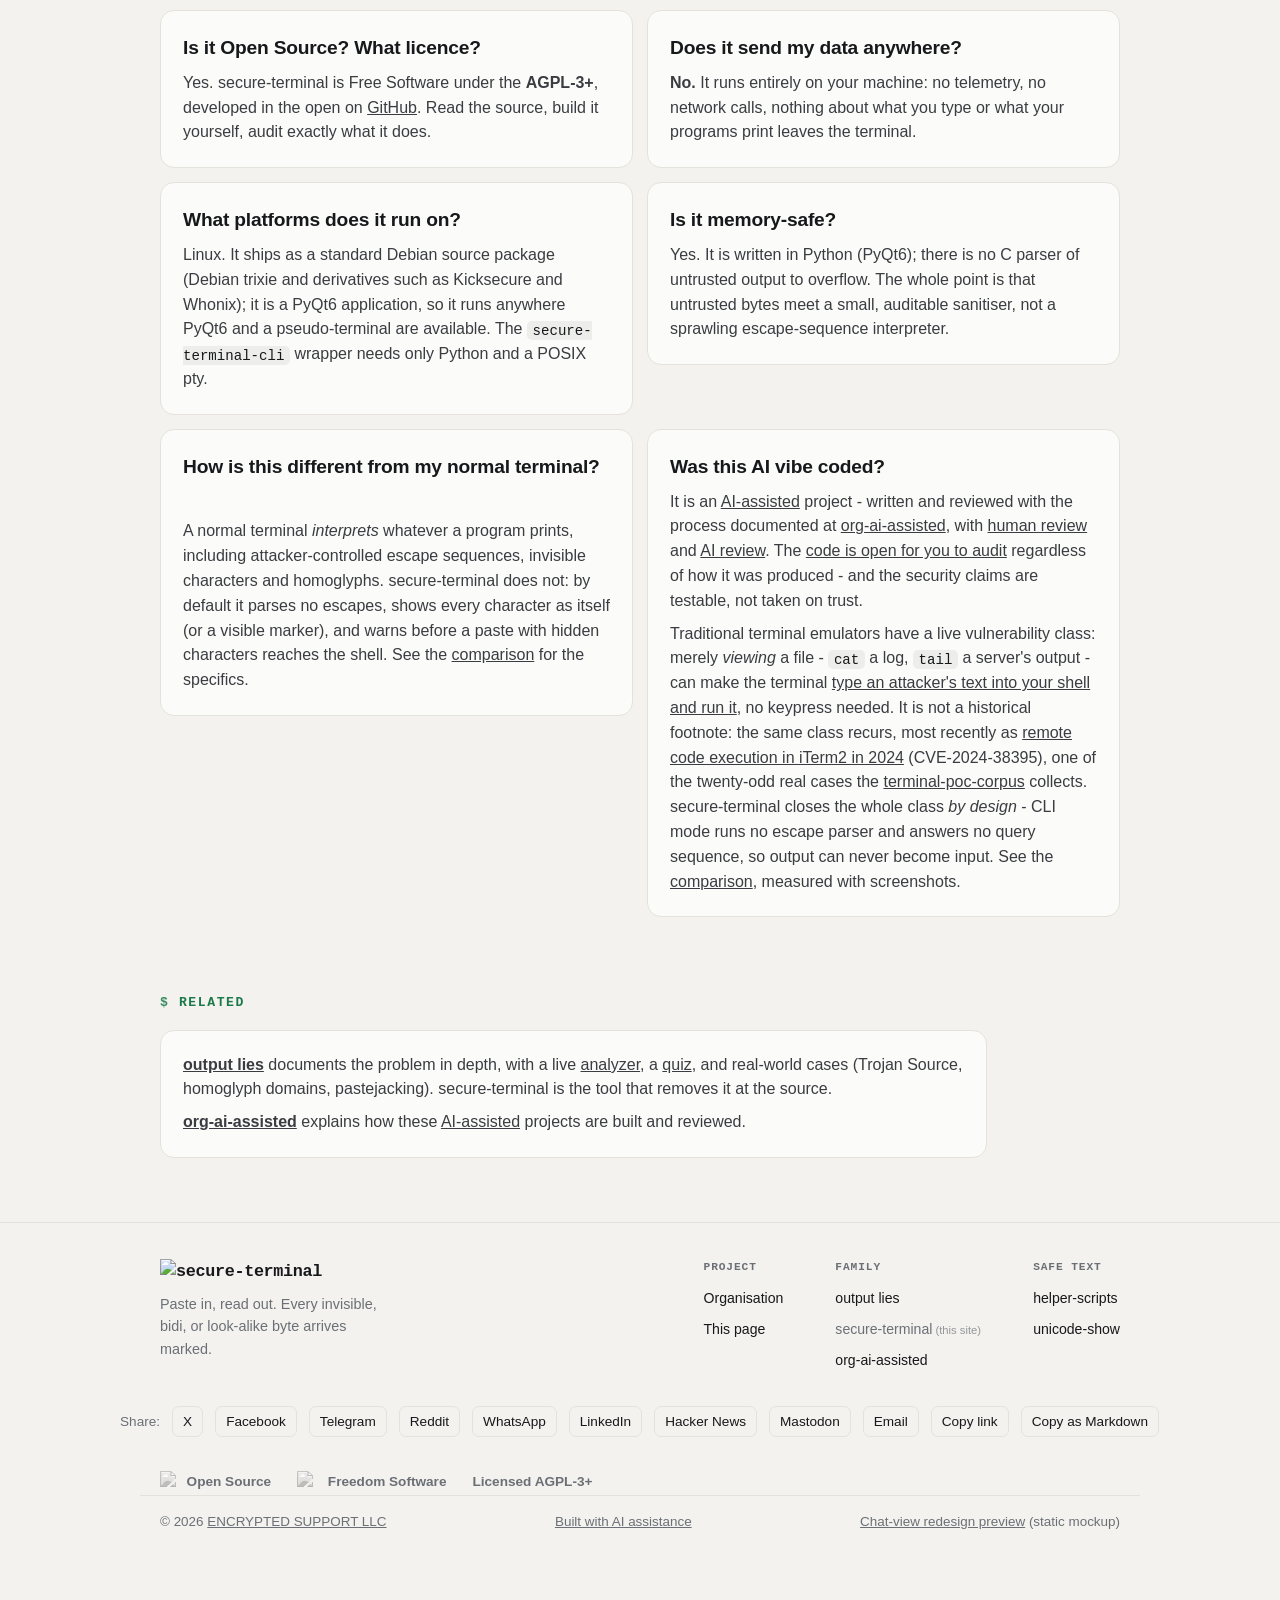
==== commit 5620a01b: "Disambiguate identical-link accessible names (axe identical-links-same-purpose) Co-Authored-By: Clau" ====
--- a/index.html
+++ b/index.html
@@ -39,7 +39,7 @@
     <a class="status" href="/human-review/" title="This site is AI-generated and pending human review">unreviewed</a>
     <input type="checkbox" class="navtoggle" id="navtoggle" aria-label="Toggle navigation menu">
     <label class="menubtn" for="navtoggle">Menu</label>
-    <nav>
+    <nav aria-label="Primary">
       <a href="#features">Features</a>
       <a href="#install">Install</a>
       <a href="/comparison/">Comparison</a>
@@ -49,31 +49,33 @@
       <a href="/ai-review/">AI Review</a>
       <a href="/human-review/">Human Review</a>
       <a href="/compatibility/">Compatibility</a>
+      <a href="/docs/">Docs</a>
       <a href="#faq">FAQ</a>
       <a href="https://github.com/secure-terminal/secure-terminal">GitHub</a>
+      <a href="https://org-ai-assisted.github.io/automated-test-results/">Test results</a>
     </nav>
-    <label class="navscrim" for="navtoggle" aria-hidden="true"></label>
+    <label class="navscrim" for="navtoggle"></label>
   </div>
 </header>
 
 <main>
 <section class="hero"><div class="wrap">
-  <p class="kicker">Safe in both directions</p>
+  <p class="kicker"><span class="u">W</span>hat <span class="u">Y</span>ou <span class="u">S</span>ee <span class="u">I</span>s <span class="u">W</span>hat <span class="u">Y</span>ou <span class="u">G</span>et (WYSIWYG)</p>
   <h1>Safe to paste. Safe to <span class="u">read</span>.</h1>
-  <p class="lede">Pasted commands are sanitized and program output is neutralized, so neither what you copy in
-    nor what a program prints out can hide invisible characters, bidi overrides or escape sequences.</p>
+  <p class="lede">Invisible characters in pasted commands are made visible, and control sequences in terminal
+    output are neutralized, so neither input nor output can hide what's really there.</p>
   <div class="cta">
     <a class="btn primary" href="#install">Get it</a>
     <a class="btn ghost" href="#features">What makes it different</a>
     <a class="btn ghost" href="https://output-lies.github.io">See the problem it removes</a>
   </div>
   <figure class="shot herocmp" data-start="52">
-    <div class="herocmp-stage" style="aspect-ratio:1396/737">
-      <img src="/comparison/shots/hero-traditional.webp" width="1396" height="737" draggable="false"
+    <div class="herocmp-stage" style="aspect-ratio:1394/779">
+      <img src="/comparison/shots/hero-traditional.webp" width="1394" height="779" draggable="false"
         alt="A GNOME Terminal window whose title bar has been silently changed by the file it is displaying to read 'gnome-terminal (window title injected)'. The text is a pre-deploy verification checklist for acme-cli release v3.2.0 that reads as entirely trustworthy: it fetches from https://example.com, reports a good maintainer signature, an attachment named q3-report.exe.pdf 'reported document-only, safe', a deploy under the account administrator@corp.internal, and a support contact ops@example.com, ending 'All preflight checks passed -- ready to deploy'. Only the injected title hints anything is off.">
       <a class="herocmp-link herocmp-link-base" href="/comparison/shots/hero-traditional.webp" target="_blank" rel="noopener" aria-label="Open the traditional-terminal screenshot full size (opens in a new tab)"></a>
       <div class="herocmp-top">
-        <img src="/comparison/shots/hero-secure.webp" width="1396" height="737" draggable="false"
+        <img src="/comparison/shots/hero-secure.webp" width="1394" height="779" draggable="false"
           alt="The same file shown by secure-terminal in Show mode, its own title bar unchanged. It flags every trap in the same bytes: both 'example.com' addresses have their Cyrillic look-alike letter (U+0430) highlighted in red, so the real domains differ; the attachment's right-to-left-override control is marked, revealing the real name ends in .exe not .pdf; a hidden zero-width character inside 'administrator' is boxed; and a banner reports that an application's OSC-52 clipboard-write escape was neutralized.">
         <a class="herocmp-link herocmp-link-top" href="/comparison/shots/hero-secure.webp" target="_blank" rel="noopener" aria-label="Open the secure-terminal screenshot full size (opens in a new tab)"></a>
       </div>
@@ -147,14 +149,15 @@
 
   <article class="issue">
     <h3 id="current-line"><a class="h-anchor" href="#current-line">What a program can still do to its own line</a></h3>
-    <p>One honest caveat, stated narrowly. CLI mode honours the four line-local edits a shell's line editor emits
-      (cursor forward/back, cursor-to-column, erase-in-line), all clamped to <b>the line currently being
-      written</b> - so a program can overwrite what it itself just printed on that line, exactly as a
-      <code>\r</code> progress bar does, but nothing can reach a line you have already scrolled past. Transcript
-      integrity is <b>per-line</b>: everything above is append-only, and the overwritten text is gone (capture it
-      with <a href="https://output-lies.github.io/terminal/" rel="noopener"><code>stcat</code></a> if you need a
-      byte-exact record). You can drop even this with <b>View -&gt; Line editing</b> (<code>line_edits</code>,
-      default on). <a href="/compatibility/#line-edits">Full detail on the compatibility page.</a></p>
+    <p>One honest caveat, stated narrowly. <b>By default</b>, CLI mode honours the four line-local edits a
+      shell's line editor emits (cursor forward/back, cursor-to-column, erase-in-line), all clamped to <b>the
+      line currently being written</b> - so a program can overwrite what it itself just printed on that line,
+      exactly as a <code>\r</code> progress bar does, but nothing can reach a line you have already scrolled
+      past. Transcript integrity is <b>per-line</b>: everything above is append-only, and the overwritten text
+      is gone (capture it with <a href="https://output-lies.github.io/terminal/" rel="noopener"><code>stcat</code></a>
+      if you need a byte-exact record). And it is <b>configurable</b>: drop even this line-local editing with
+      <b>View -&gt; Line editing</b> (<code>line_edits</code>, on by default), and a program can then no longer
+      alter even its own current line. <a href="/compatibility/#line-edits">Full detail on the compatibility page.</a></p>
   </article>
 
   <article class="issue">
@@ -212,21 +215,6 @@
   <h2 class="catname"><a class="h-anchor" href="#features">Safe, and actually usable</a></h2>
   <p class="catdesc">Safety you can live with day to day, not a museum piece.</p>
   <div class="fg">
-    <article class="issue">
-      <h3 id="paste-warning"><a class="h-anchor" href="#paste-warning">Paste warning</a></h3>
-      <p>Paste anything with unicode or control characters and a review bar opens <b>inside the window</b>,
-        holding the paste before a byte reaches the shell. It shows the paste <b>four ways</b> - as it looks, each
-        hidden character named inline as a <code>&lt;U+XXXX&gt;</code> badge, and exactly what each send button
-        would deliver (stripped to ASCII, or with printable unicode kept) - all risk-coloured by the terminal's own
-        pipeline. Input is suspended and both send buttons are countdown-gated while it is held, so a stray key
-        reaches nothing. When to warn is configurable (always / only on unicode-or-control, the default / never);
-        <b>never</b> turns off the prompt, not the safety - a paste is always sanitised to ASCII, there is no
-        pass-through mode. A multi-line paste is held too, so a hidden second command cannot run the instant you
-        paste.</p>
-      <p><b>Copy is reviewed the same way, in the other direction</b> - the same bar guards text <em>leaving</em>
-        via copy, configured separately because copy and paste are opposite trust directions. The two screenshots
-        below show both bars.</p>
-    </article>
     <article class="issue">
       <h3 id="display-modes"><a class="h-anchor" href="#display-modes">Four unicode display modes</a></h3>
       <p>Per tab: <b>Box</b> (every non-ASCII character becomes an inert box, coloured by risk class),
@@ -245,9 +233,9 @@
         <a href="#current-line">the current line</a>.</p>
 
       <figure class="shot" style="max-width:900px;margin:24px auto 0">
-        <figcaption class="shotname"><b>The same <code>ls</code> listing, all four modes</b> - three of the
+        <p class="shotname"><b>The same <code>ls</code> listing, all four modes</b> - three of the
           filenames are lying (a right-to-left override, a Cyrillic look-alike, a zero-width space) and two are
-          honest non-ASCII (<code>r&#233;sum&#233;.pdf</code>, a CJK name).</figcaption>
+          honest non-ASCII (<code>r&#233;sum&#233;.pdf</code>, a CJK name).</p>
         <a href="/shots/display-modes.webp" target="_blank" rel="noopener"><img src="/shots/display-modes.webp" width="1584" height="1212" loading="lazy" alt="One ls listing rendered four times by secure-terminal, ending with Detail, the default. Box: every non-ASCII byte, hostile or honest, becomes a single coloured placeholder box, so the accented and CJK names are boxed too. Show: the honest resume.pdf and the CJK name are readable as themselves, while the Cyrillic look-alike 'a' is kept but tinted red and the bidi override and zero-width space still collapse to placeholders. Reveal: each hidden character is named inline as a badge, U+202E, U+0430, U+200B, U+00E9, U+4E2D, U+6587. Detail: the same badges expanded to full Unicode names, RIGHT-TO-LEFT OVERRIDE, CYRILLIC SMALL LETTER A, ZERO WIDTH SPACE, LATIN SMALL LETTER E WITH ACUTE, CJK UNIFIED IDEOGRAPH."></a>
         <figcaption>This is also the honest answer to <b>&quot;is it ASCII only?&quot;</b> - it is not, and the
           panels show why. <b>Box</b> is ASCII in text but draws a non-ASCII placeholder glyph, and it boxes
@@ -256,6 +244,21 @@
           hidden. What holds in every mode is narrower and more useful: no invisible, bidi or control character
           reaches you unmarked.</figcaption>
       </figure>
+    </article>
+    <article class="issue">
+      <h3 id="paste-warning"><a class="h-anchor" href="#paste-warning">Paste warning</a></h3>
+      <p>Paste anything with unicode or control characters and a review bar opens <b>inside the window</b>,
+        holding the paste before a byte reaches the shell. It shows the paste <b>four ways</b> - as it looks, each
+        hidden character named inline as a <code>&lt;U+XXXX&gt;</code> badge, and exactly what each send button
+        would deliver (stripped to ASCII, or with printable unicode kept) - all risk-coloured by the terminal's own
+        pipeline. Input is suspended and both send buttons are countdown-gated while it is held, so a stray key
+        reaches nothing. When to warn is configurable (always / only on unicode-or-control, the default / never);
+        <b>never</b> turns off the prompt, not the safety - a paste is always sanitised to ASCII, there is no
+        pass-through mode. A multi-line paste is held too, so a hidden second command cannot run the instant you
+        paste.</p>
+      <p><b>Copy is reviewed the same way, in the other direction</b> - the same bar guards text <em>leaving</em>
+        via copy, configured separately because copy and paste are opposite trust directions. The two screenshots
+        below show both bars, and the <a href="/review/">review bar</a> page walks through every part.</p>
     </article>
     <article class="issue">
       <h3 id="transcripts"><a class="h-anchor" href="#transcripts">Transcripts safe to open anywhere</a></h3>
@@ -302,9 +305,9 @@
     </article>
   </div>
   <figure class="shot" style="max-width:1000px;margin:28px auto 0">
-    <figcaption class="shotname"><b>The paste review</b> - a <code>curl | bash</code> line hiding two Cyrillic
-      homoglyphs (in <code>example</code> and <code>bash</code>), a zero-width space and a right-to-left override.</figcaption>
-    <a href="/shots/paste-warning.webp" target="_blank" rel="noopener"><img src="/shots/paste-warning.webp" width="2376" height="622" loading="lazy" alt="secure-terminal's in-window paste-review bar holding a hostile 'curl | bash' paste before any byte reaches the shell. A red dot and the summary 'This paste hides 1 bidirectional control, 1 invisible character, 2 non-ASCII characters.' head the bar, with a Restore original button, a safe-green Reject button and a red, disabled 'Paste blocked - 2 hidden' button top-right. Below is the ONE editable box that opens FULLY REVEALED: nothing is dropped, so the two Cyrillic look-alikes are highlighted and named inline as U+0430 CYRILLIC SMALL LETTER A, and the invisible and the reordering override are shown IN PLACE as named badges, U+200B ZERO WIDTH SPACE and U+202E RIGHT-TO-LEFT OVERRIDE. A status line reads 'Showing the full paste - 2 hidden characters (invisible / reordering / control) block sending; each is named in the box. Remove them (a Text transformation, or delete the badges) to continue.' Under a 'Text transformations:' heading three buttons offer Strip unicode, ASCII-fold and Keep printable unicode, each with a plain-language gloss. A Structure section lists 1 line, an 'If accepted: waits on the command line - press Enter to run' guarantee and a 65-character length, and a live per-class Hidden-characters table names Bidirectional control 1, Invisible / zero-width 1 and Look-alike (homoglyph) 2, every other class 0."></a>
+    <p class="shotname"><b>The paste review</b> - a <code>curl | bash</code> line hiding two Cyrillic
+      homoglyphs (in <code>example</code> and <code>bash</code>), a zero-width space and a right-to-left override.</p>
+    <a href="/shots/paste-warning.webp" target="_blank" rel="noopener"><img src="/shots/paste-warning.webp" width="2376" height="1146" loading="lazy" alt="secure-terminal's in-window paste-review bar holding a hostile 'curl | bash' paste before any byte reaches the shell. A red dot and the summary 'This paste hides 1 bidirectional control, 1 invisible character, 2 non-ASCII characters.' head the bar, with a Restore original button, a safe-green Reject button and a red, disabled 'Paste blocked - 2 hidden' button top-right. Below is the ONE editable box that opens FULLY REVEALED: nothing is dropped, so the two Cyrillic look-alikes are highlighted and named inline as U+0430 CYRILLIC SMALL LETTER A, and the invisible and the reordering override are shown IN PLACE as named badges, U+200B ZERO WIDTH SPACE and U+202E RIGHT-TO-LEFT OVERRIDE. A status line reads 'Showing the full paste - 2 hidden characters (invisible / reordering / control) block sending; each is named in the box. Remove them (a Text transformation, or delete the badges) to continue.' Under a 'Text transformations:' heading three buttons offer Strip unicode, ASCII-fold and Keep printable unicode, each with a plain-language gloss. A Structure section lists 1 line, an 'If accepted: waits on the command line - press Enter to run' guarantee and a 65-character length, and a live per-class Hidden-characters table names Bidirectional control 1, Invisible / zero-width 1 and Look-alike (homoglyph) 2, every other class 0."></a>
     <figcaption>The bar names what is hidden at the top, then shows the paste in <b>one editable box that opens
       fully revealed</b> - nothing is silently pre-dropped, so a trap cannot hide by being cleaned away before
       you see it: each look-alike is tinted and named inline, and every invisible or reordering character is
@@ -317,9 +320,9 @@
       still gated by an anti-fat-finger countdown. Rendered headless from the real bar.</figcaption>
   </figure>
   <figure class="shot" style="max-width:1000px;margin:28px auto 0">
-    <figcaption class="shotname"><b>The same bar, for copy going the other way</b> - selecting and copying that
-      same line in Show mode, before it reaches the system clipboard.</figcaption>
-    <a href="/shots/copy-warning.webp" target="_blank" rel="noopener"><img src="/shots/copy-warning.webp" width="2376" height="622" loading="lazy" alt="secure-terminal's review bar reviewing a copy going out to the system clipboard. The summary reads 'This copy would carry 1 bidirectional control, 1 invisible character, 2 non-ASCII characters onto the clipboard.' It is the same fully-revealed single-box layout as the paste bar - the two Cyrillic look-alikes highlighted and named inline, the invisible and the reordering override shown in place as named badges - with a 'Showing the full copy - 2 hidden characters block sending' status line, Strip unicode / ASCII-fold / Keep printable unicode transforms, a Structure section whose 'If accepted' guarantee reads 'placed on the system clipboard (nothing runs)', and a live per-class Hidden-characters table naming Bidirectional control 1, Invisible / zero-width 1 and Look-alike (homoglyph) 2. The reject button reads Don't copy and the Copy button is disabled and red, 'Copy blocked - 2 hidden'; there is no countdown, since a copy is not executed."></a>
+    <p class="shotname"><b>The same bar, for copy going the other way</b> - selecting and copying that
+      same line in Show mode, before it reaches the system clipboard.</p>
+    <a href="/shots/copy-warning.webp" target="_blank" rel="noopener"><img src="/shots/copy-warning.webp" width="2376" height="1146" loading="lazy" alt="secure-terminal's review bar reviewing a copy going out to the system clipboard. The summary reads 'This copy would carry 1 bidirectional control, 1 invisible character, 2 non-ASCII characters onto the clipboard.' It is the same fully-revealed single-box layout as the paste bar - the two Cyrillic look-alikes highlighted and named inline, the invisible and the reordering override shown in place as named badges - with a 'Showing the full copy - 2 hidden characters block sending' status line, Strip unicode / ASCII-fold / Keep printable unicode transforms, a Structure section whose 'If accepted' guarantee reads 'placed on the system clipboard (nothing runs)', and a live per-class Hidden-characters table naming Bidirectional control 1, Invisible / zero-width 1 and Look-alike (homoglyph) 2. The reject button reads Don't copy and the Copy button is disabled and red, 'Copy blocked - 2 hidden'; there is no countdown, since a copy is not executed."></a>
     <figcaption>Copy is reviewed with the <b>same fully-revealed bar</b>, relabelled for the other direction (the
       reject button reads <b>Don't copy</b>). The box is the exact preview of what would land on the clipboard,
       and the same Strip unicode / ASCII-fold / Keep printable unicode transforms clear it. The <b>If accepted</b>
@@ -327,6 +330,14 @@
       the row is consistent whichever direction you are in. There is no countdown - a copy is not executed, so
       the anti-fat-finger gate the paste needs does not apply.</figcaption>
   </figure>
+  <figure class="shot" style="max-width:640px;margin:28px auto 0">
+    <p class="shotname"><b>Every risky feature explained in place</b> - each escape-feature toggle carries
+      a selectable pop-up naming exactly what enabling it would expose.</p>
+    <a href="/shots/tooltip.webp" target="_blank" rel="noopener"><img src="/shots/tooltip.webp" width="504" height="216" loading="lazy" alt="secure-terminal's risk-explanation tooltip for the 'System clipboard (write)' OSC 52 feature: a rounded card headed 'System clipboard (write)  (OSC 52)' over the body 'Untrusted output could silently overwrite your system clipboard, so a later paste inserts text you did not copy. Write only; reading is a separate setting.' Unlike a plain hover tooltip it is a selectable pop-up whose colours follow the terminal theme, so the full risk note can be read and copied."></a>
+    <figcaption>Unlike a plain hover tooltip this one is <b>selectable and stays open</b>, so the full risk note can
+      be read and copied; its colours follow the terminal's theme and its text scales with the zoom. The same
+      pop-up backs every entry in the granular escape-feature list above.</figcaption>
+  </figure>
 </div></section>
 
 
@@ -337,16 +348,18 @@
     <h3 id="tui-mode"><a class="h-anchor" href="#tui-mode"><span class="flag">Opt-in, clearly flagged</span> / ssh, vim, htop, tmux</a></h3>
     <p>The strict default cannot run curses apps. TUI mode (per tab, off by default, clearly marked in the
       toolbar and status bar) interprets escapes inside an isolated in-memory screen model (<code>pyte</code>) that has no OS
-      reach: by default it <b>cannot set the window title or touch the clipboard</b>. Each such OSC side-effect is
-      a separate opt-in toggle (off by default) that dims a security indicator when enabled, so those spoofing
-      vectors stay closed unless you deliberately open one. Every character it places is <b>still
-      ASCII/unicode-filtered</b>, and colours use a <a href="/compatibility/#contrast-guard">contrast guard</a> so nothing can be painted invisibly.</p>
+      reach: it <b>never sets the OS window title from output and cannot touch the clipboard</b>. A program-set
+      window/tab title <em>is</em> shown, but <b>quarantined</b> on a separate, visibly-untrusted line of the tab
+      (plain ASCII, never reported back), so it can never pose as the trusted, app-set label. The clipboard,
+      hyperlink and notification side-effects are separate opt-in toggles (off by default) that dim a security
+      indicator when enabled, so those exfiltration/phishing vectors stay closed unless you deliberately open one.
+      Every character it places is <b>still ASCII/unicode-filtered</b>, and colours use a <a href="/compatibility/#contrast-guard">contrast guard</a> so nothing can be painted invisibly.</p>
     <p>What you give up: a program can draw a <em>misleading interface</em> within its own screen, so only run
       programs you trust. This is "restricted-emulator safe," not "safe by design." The default CLI mode,
       and everything the guarantee rests on, is unchanged.</p>
     <div class="term" style="margin-top:10px"><span class="d"># in TUI mode, verified end to end:</span>
 <span class="y">ssh</span>, <span class="y">vim</span>, <span class="y">htop</span>, <span class="y">tmux</span> and apt's progress bar all render correctly,
-with every cell still filtered and the title/clipboard still off-limits.</div>
+with every cell still filtered, the clipboard off-limits, and any program-set title quarantined.</div>
   </article>
 </div></section>
 
@@ -469,8 +482,8 @@
   </div>
   <div class="issue">
     <h3 id="faq-ai"><a class="h-anchor" href="#faq-ai">Was this AI vibe coded?</a></h3>
-    <p>It is an AI-assisted project - written and reviewed with the process
-      documented at <a href="https://github.com/org-ai-assisted">org-ai-assisted</a>,
+    <p>It is an <a href="https://org-ai-assisted.github.io/">AI-assisted</a> project - written and reviewed with the process
+      documented at <a href="https://github.com/org-ai-assisted" aria-label="org-ai-assisted organization on GitHub">org-ai-assisted</a>,
       with <a href="/human-review/">human review</a> and
       <a href="/ai-review/">AI review</a>. The
       <a href="https://github.com/secure-terminal/secure-terminal">code is open for you
@@ -497,7 +510,7 @@
       <a href="https://output-lies.github.io/analyze/">analyzer</a>, a
       <a href="https://output-lies.github.io/quiz/">quiz</a>, and real-world cases (Trojan Source, homoglyph
       domains, pastejacking). secure-terminal is the tool that removes it at the source.</p>
-    <p><a href="https://github.com/org-ai-assisted"><b>org-ai-assisted</b></a> explains how these AI-assisted
+    <p><a href="https://github.com/org-ai-assisted" aria-label="org-ai-assisted organization on GitHub"><b>org-ai-assisted</b></a> explains how these <a href="https://org-ai-assisted.github.io/">AI-assisted</a>
       projects are built and reviewed.</p>
   </div>
 </div></section>
@@ -509,7 +522,7 @@
       <span class="ftag"><img src="/logo-wide.webp" width="755" height="70" alt="secure-terminal" style="height:26px;width:auto"></span>
       <p>Paste in, read out. Every invisible, bidi, or look-alike byte arrives marked.</p>
     </div>
-    <nav class="fcols">
+    <nav class="fcols" aria-label="Footer">
       <div class="fcol">
         <h3>Project</h3>
         <a href="https://github.com/secure-terminal">Organisation</a>
@@ -530,16 +543,16 @@
   </div>
   <div class="fshare">
     <span class="fshare-l">Share:</span>
-    <noscript><style>.fshare a.sh,.fshare button.sh{display:none}</style><span class="sh-msg" style="color:var(--muted)">Sharing needs JavaScript, which is off - copy this page's address from your browser to share it.</span></noscript>
-    <a class="sh" data-net="x" rel="nofollow noopener">X</a>
-    <a class="sh" data-net="facebook" rel="nofollow noopener">Facebook</a>
-    <a class="sh" data-net="telegram" rel="nofollow noopener">Telegram</a>
-    <a class="sh" data-net="reddit" rel="nofollow noopener">Reddit</a>
-    <a class="sh" data-net="whatsapp" rel="nofollow noopener">WhatsApp</a>
-    <a class="sh" data-net="linkedin" rel="nofollow noopener">LinkedIn</a>
-    <a class="sh" data-net="hn" rel="nofollow noopener">Hacker News</a>
+    <noscript><style>@scope{.fshare a.sh,.fshare button.sh{display:none}}</style><span class="sh-msg" style="color:var(--muted)">Sharing needs JavaScript, which is off - copy this page's address from your browser to share it.</span></noscript>
+    <a class="sh" data-net="x" href="#" rel="nofollow noopener">X</a>
+    <a class="sh" data-net="facebook" href="#" rel="nofollow noopener">Facebook</a>
+    <a class="sh" data-net="telegram" href="#" rel="nofollow noopener">Telegram</a>
+    <a class="sh" data-net="reddit" href="#" rel="nofollow noopener">Reddit</a>
+    <a class="sh" data-net="whatsapp" href="#" rel="nofollow noopener">WhatsApp</a>
+    <a class="sh" data-net="linkedin" href="#" rel="nofollow noopener">LinkedIn</a>
+    <a class="sh" data-net="hn" href="#" rel="nofollow noopener">Hacker News</a>
     <a class="sh" data-net="mastodon" href="#" rel="nofollow noopener">Mastodon</a>
-    <a class="sh" data-net="email">Email</a>
+    <a class="sh" data-net="email" href="#">Email</a>
     <button class="sh" data-net="copy" type="button">Copy link</button>
     <button class="sh" data-net="md" type="button">Copy as Markdown</button>
     <span class="sh-msg" aria-live="polite"></span>
@@ -555,5 +568,6 @@
   <div class="fbot">
     <span class="fcopy">&copy; 2026 <a href="https://www.encrypted-support.com">ENCRYPTED SUPPORT LLC</a></span>
     <span class="fcopy sp"><a href="https://org-ai-assisted.github.io">Built with AI assistance</a></span>
+    <span class="fcopy sp"><a href="/chat-view/">Chat-view redesign preview</a> (static mockup)</span>
   </div>
 </footer>
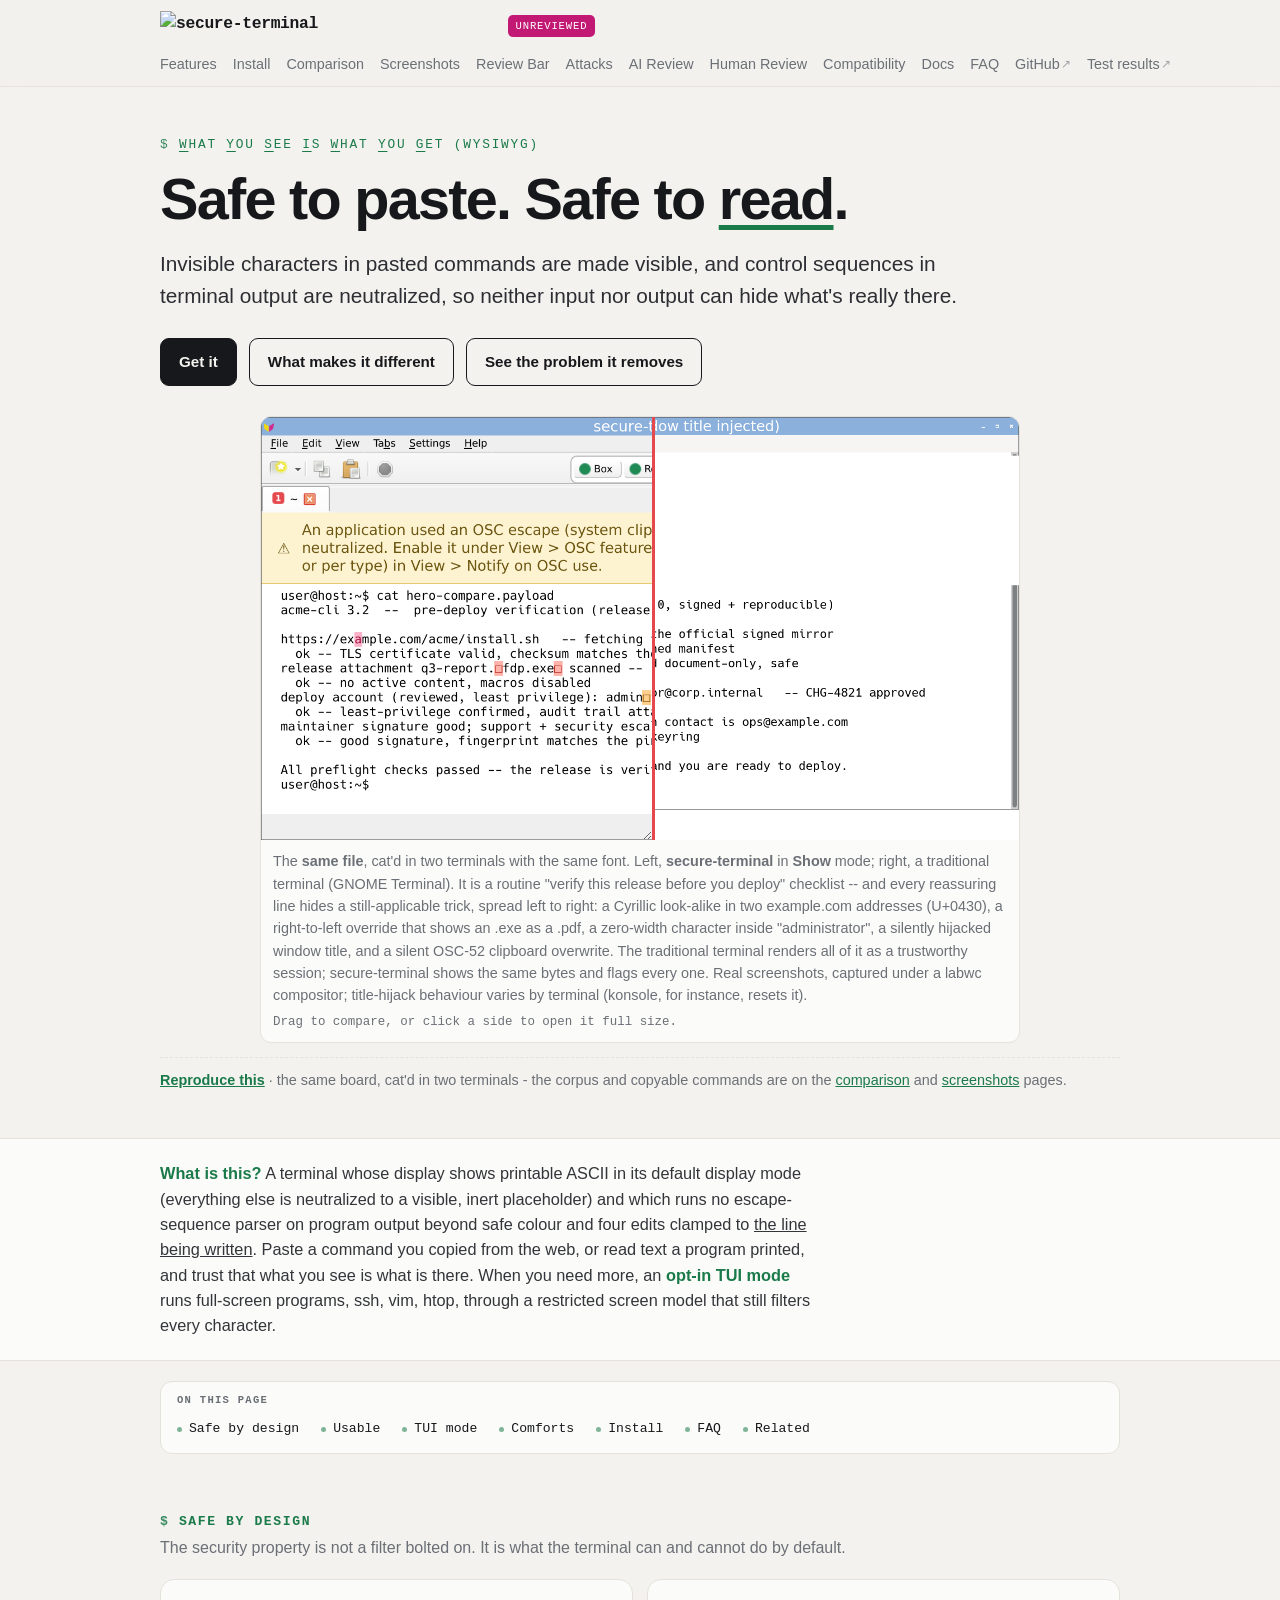
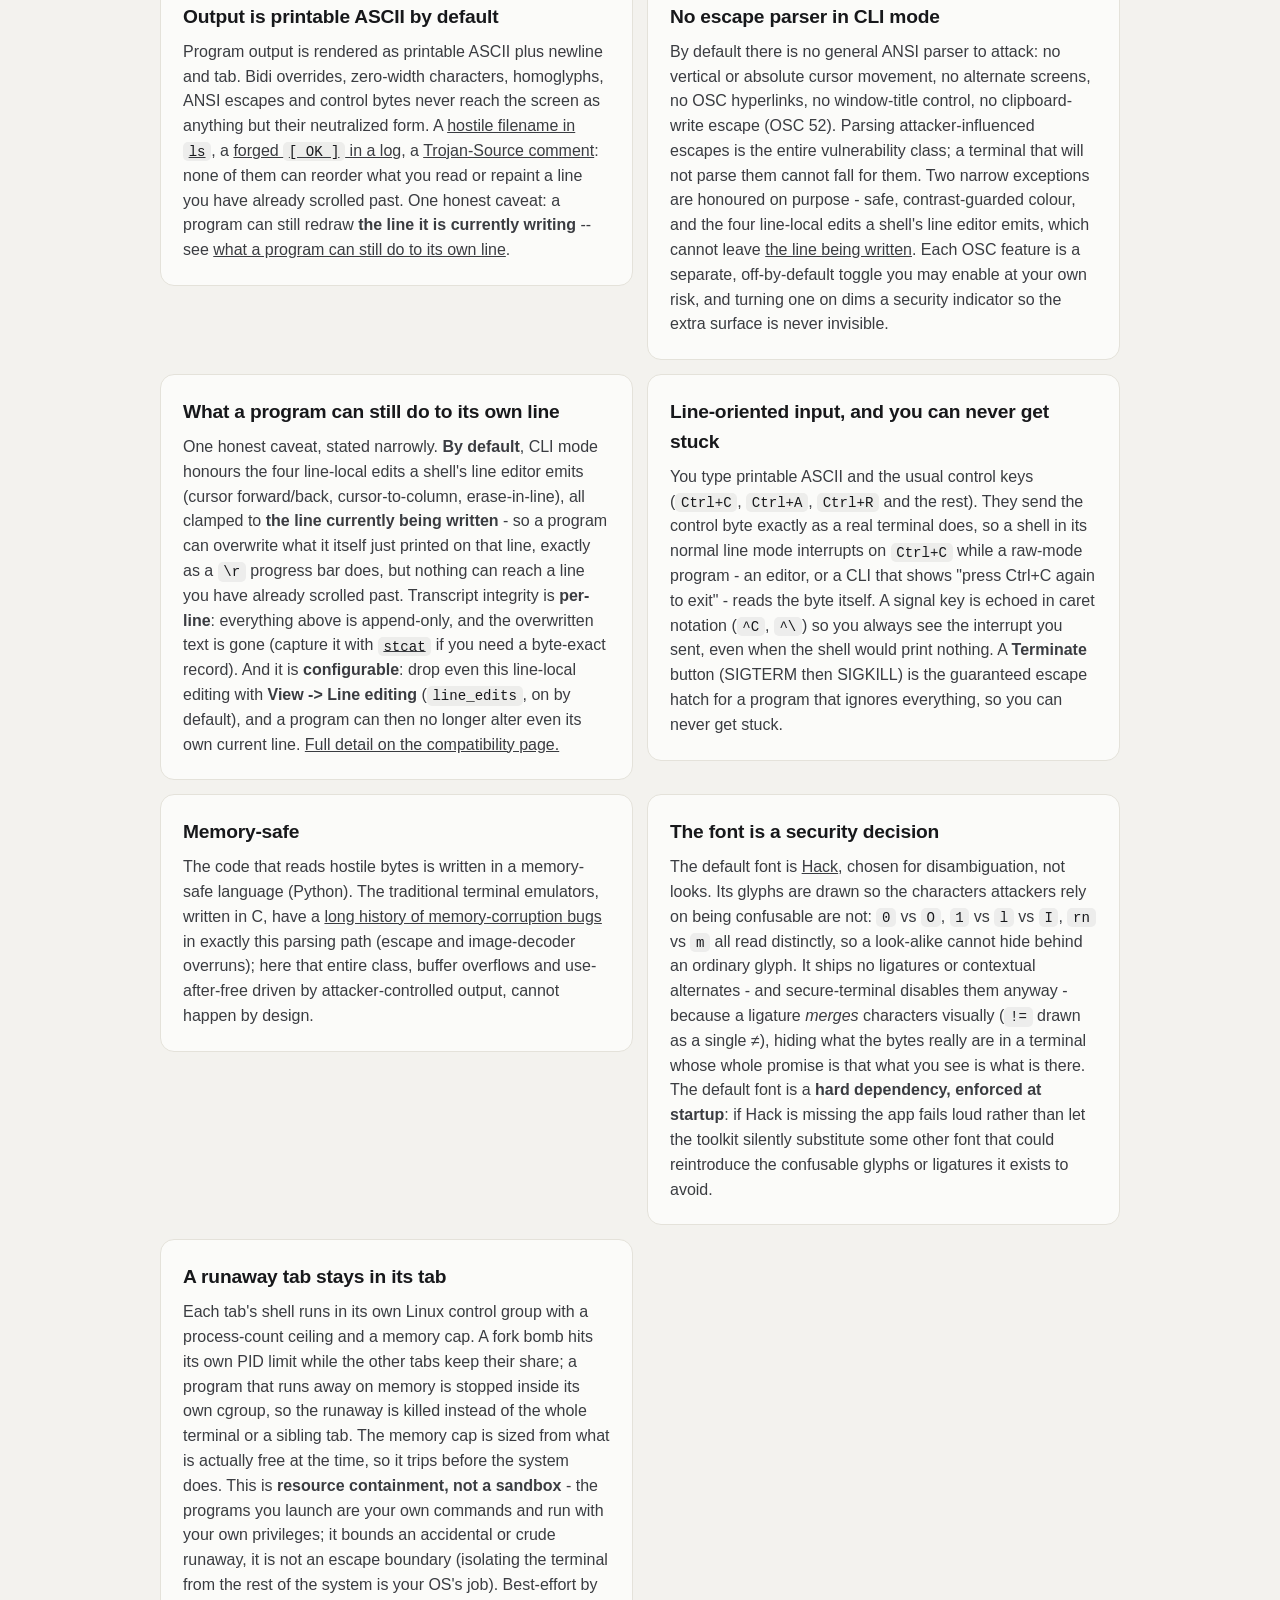
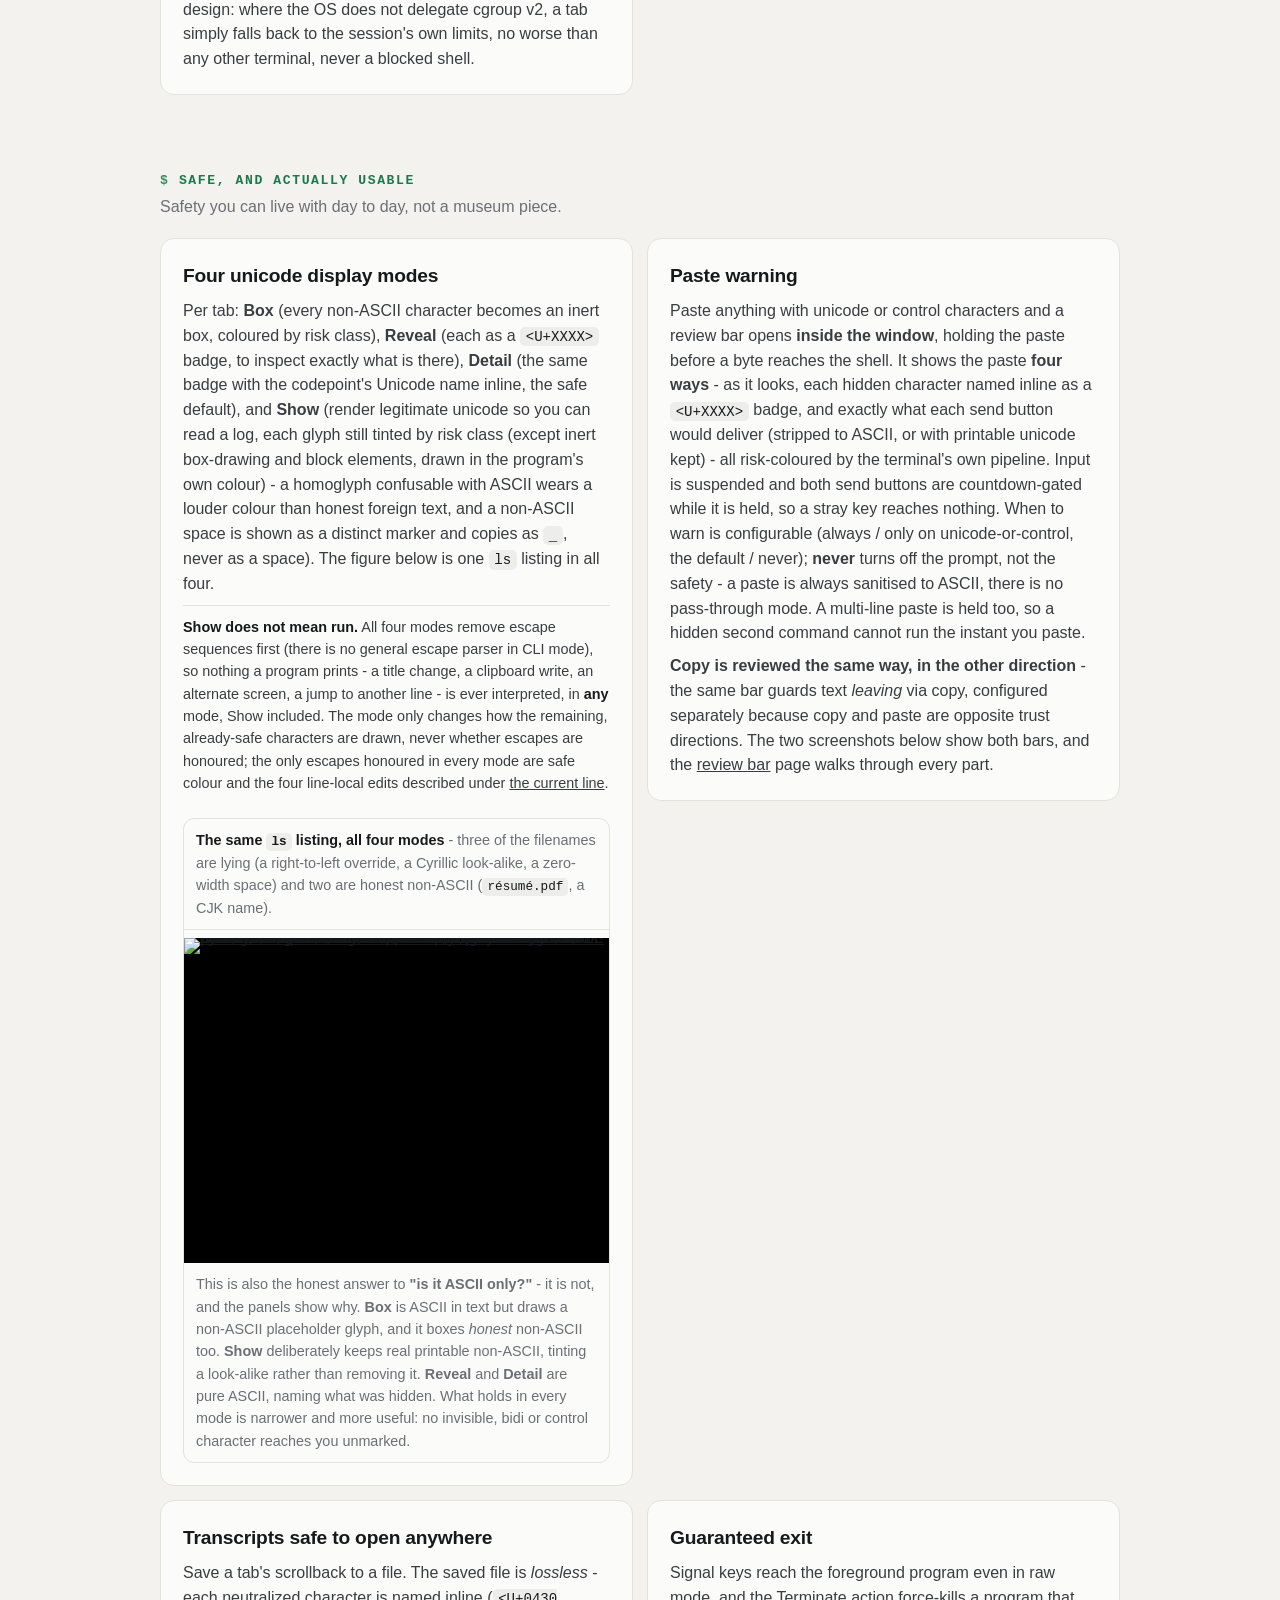
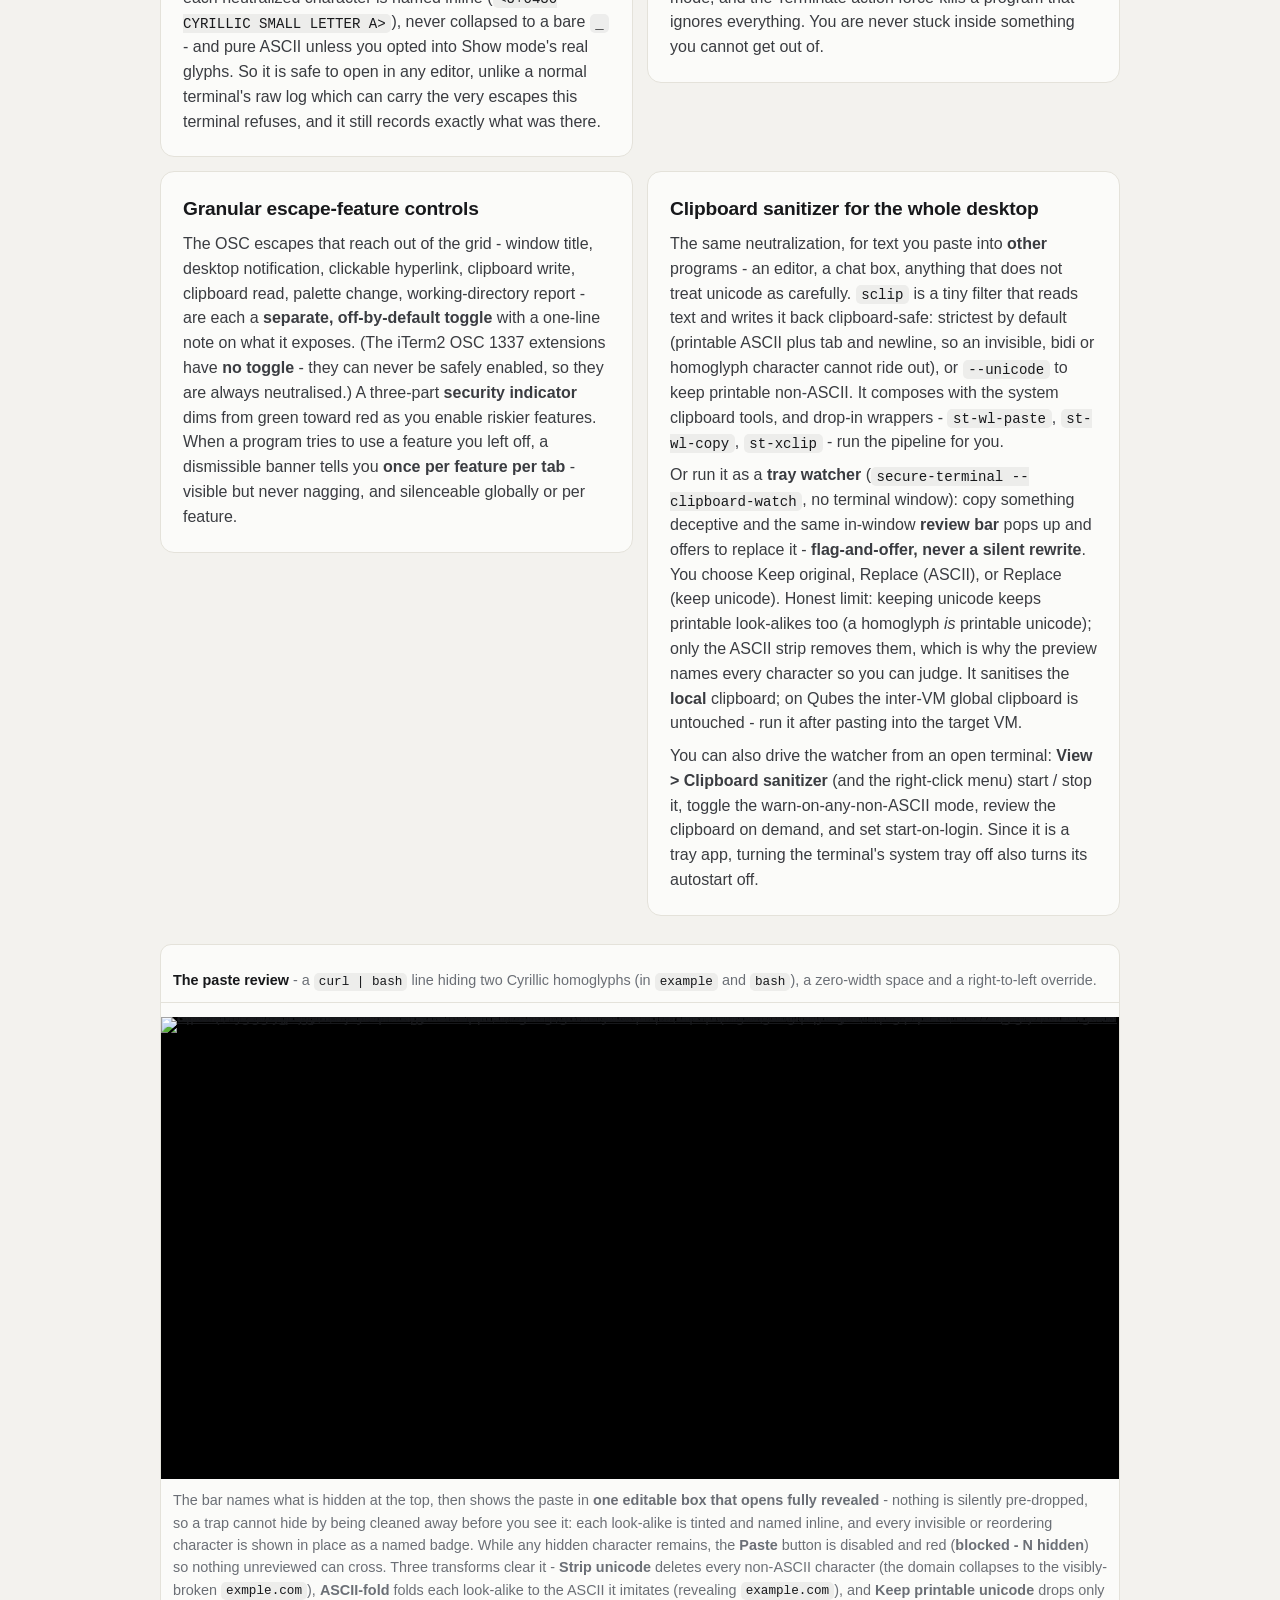
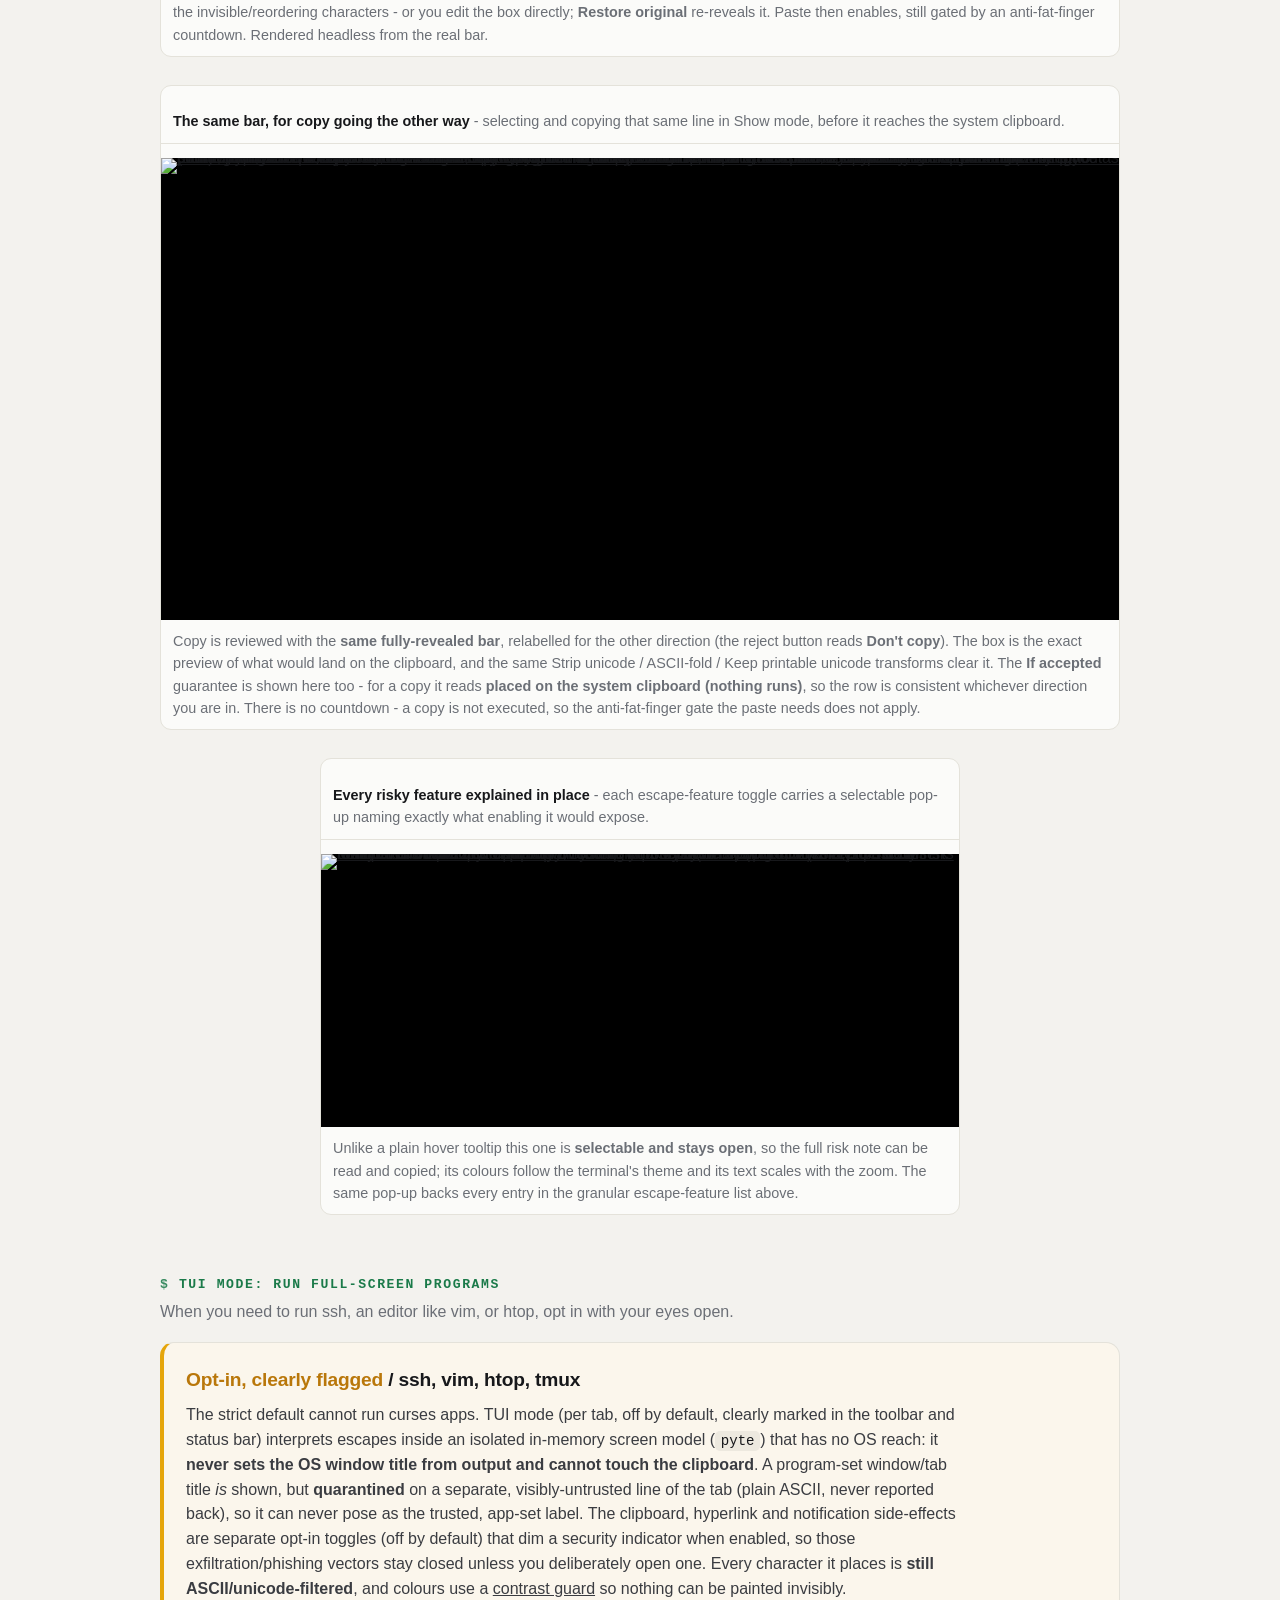
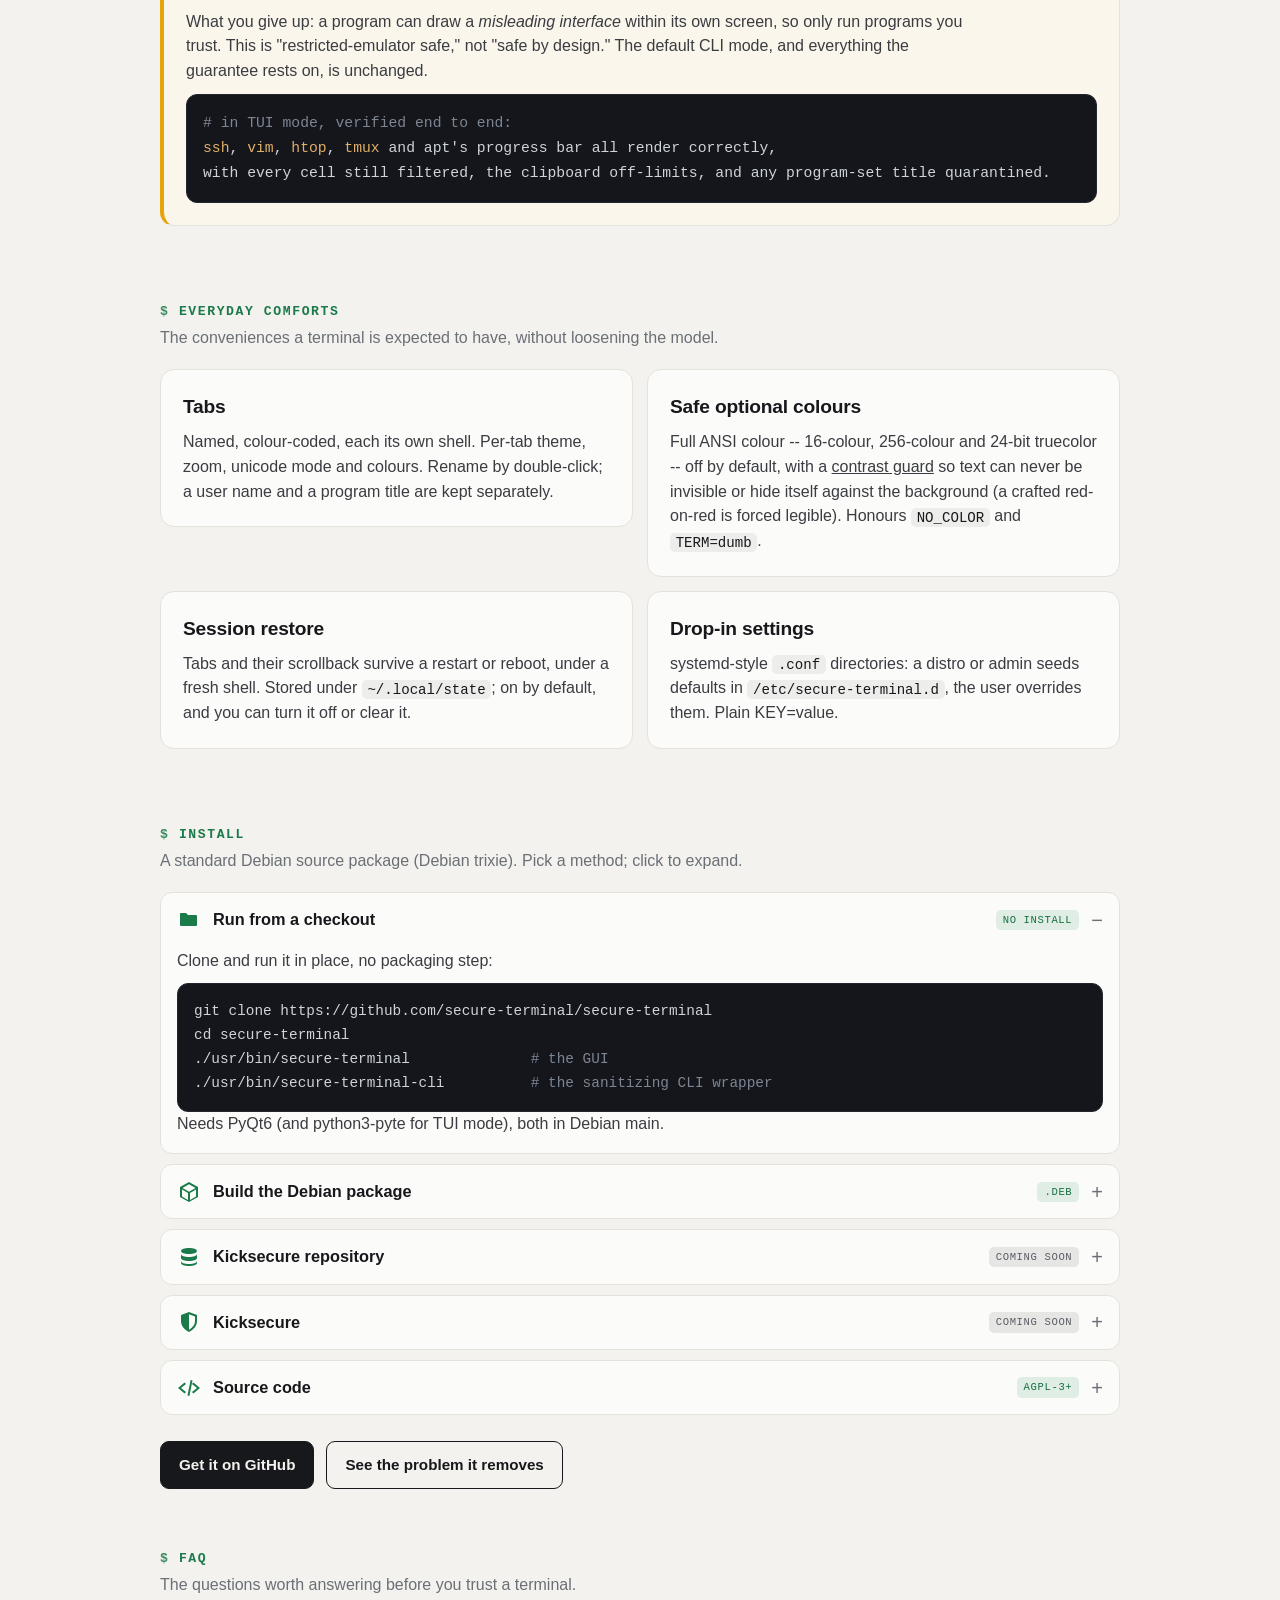
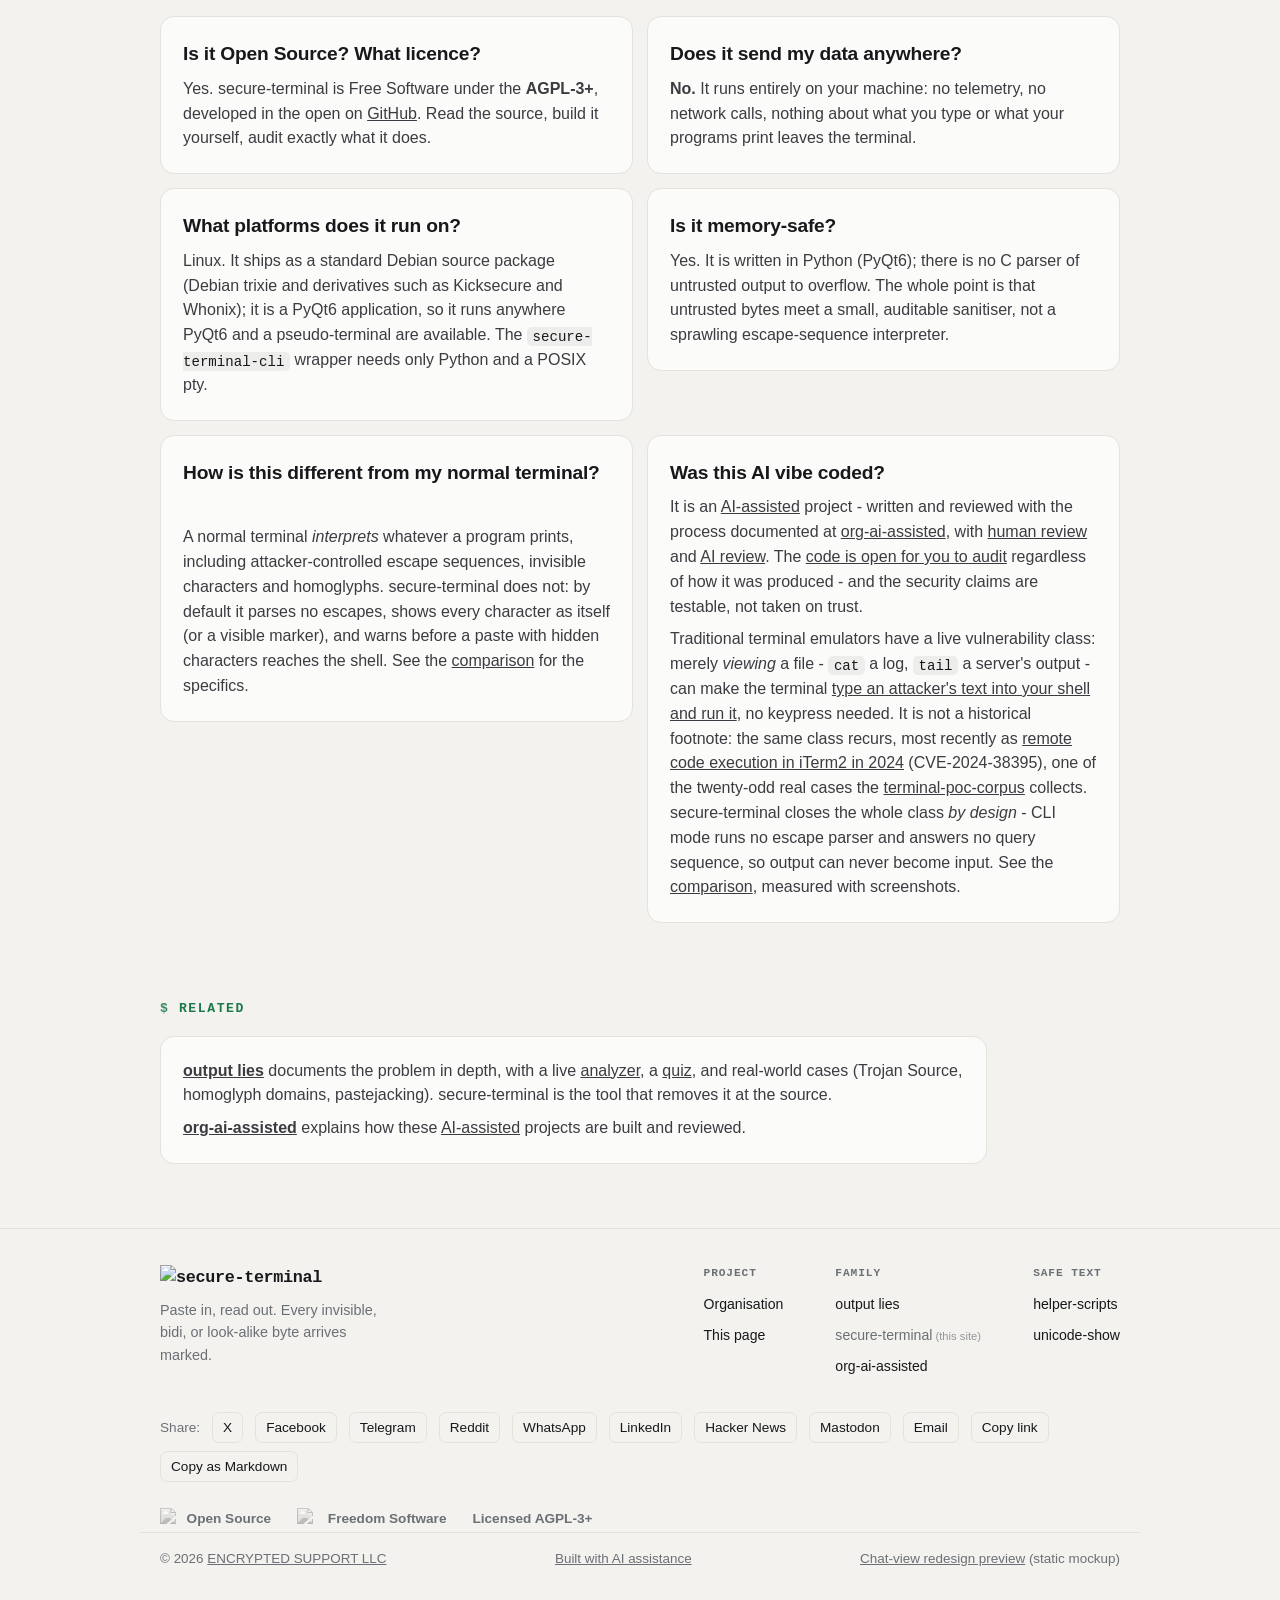
==== commit 29223f50: "site: add speculation-rules prefetch + view-transition - inline speculationrules block + its sha256 " ====
--- a/index.html
+++ b/index.html
@@ -6,7 +6,11 @@
   Sibling of output-lies (shared design system, green "safe" accent).
 -->
 <meta charset="utf-8">
-<meta http-equiv="Content-Security-Policy" content="default-src 'none'; script-src 'self'; style-src 'self' 'unsafe-inline'; img-src 'self' data:; base-uri 'none'; form-action 'none'">
+<meta http-equiv="Content-Security-Policy" content="default-src 'none'; script-src 'self' 'sha256-sahKEA9TULQayVrIEubBQwOXCaXywLzaFHCWx96kC18='; style-src 'self' 'unsafe-inline'; img-src 'self' data:; base-uri 'none'; form-action 'none'">
+<!-- Speculation Rules: same-origin prefetch on hover/pointerdown (Chromium). Pure progressive
+     enhancement; Firefox/Tor Browser ignore it. Byte-identical to the wikis + sibling sites, so
+     the one script-src sha256 above covers it. Full-size image links carry [data-no-instant]. -->
+<script type="speculationrules">{"prefetch":[{"where":{"and":[{"href_matches":"/*"},{"not":{"selector_matches":"[data-no-instant]"}}]},"eagerness":"moderate"}]}</script>
 <meta name="viewport" content="width=device-width, initial-scale=1">
 <meta name="ai-disclosure" content="ai-assisted">
 <title>secure-terminal: safe to paste, safe to read</title>
@@ -73,11 +77,11 @@
     <div class="herocmp-stage" style="aspect-ratio:1394/779">
       <img src="/comparison/shots/hero-traditional.webp" width="1394" height="779" draggable="false"
         alt="A GNOME Terminal window whose title bar has been silently changed by the file it is displaying to read 'gnome-terminal (window title injected)'. The text is a pre-deploy verification checklist for acme-cli release v3.2.0 that reads as entirely trustworthy: it fetches from https://example.com, reports a good maintainer signature, an attachment named q3-report.exe.pdf 'reported document-only, safe', a deploy under the account administrator@corp.internal, and a support contact ops@example.com, ending 'All preflight checks passed -- ready to deploy'. Only the injected title hints anything is off.">
-      <a class="herocmp-link herocmp-link-base" href="/comparison/shots/hero-traditional.webp" target="_blank" rel="noopener" aria-label="Open the traditional-terminal screenshot full size (opens in a new tab)"></a>
+      <a class="herocmp-link herocmp-link-base" href="/comparison/shots/hero-traditional.webp" target="_blank" rel="noopener" aria-label="Open the traditional-terminal screenshot full size (opens in a new tab)" data-no-instant></a>
       <div class="herocmp-top">
         <img src="/comparison/shots/hero-secure.webp" width="1394" height="779" draggable="false"
           alt="The same file shown by secure-terminal in Show mode, its own title bar unchanged. It flags every trap in the same bytes: both 'example.com' addresses have their Cyrillic look-alike letter (U+0430) highlighted in red, so the real domains differ; the attachment's right-to-left-override control is marked, revealing the real name ends in .exe not .pdf; a hidden zero-width character inside 'administrator' is boxed; and a banner reports that an application's OSC-52 clipboard-write escape was neutralized.">
-        <a class="herocmp-link herocmp-link-top" href="/comparison/shots/hero-secure.webp" target="_blank" rel="noopener" aria-label="Open the secure-terminal screenshot full size (opens in a new tab)"></a>
+        <a class="herocmp-link herocmp-link-top" href="/comparison/shots/hero-secure.webp" target="_blank" rel="noopener" aria-label="Open the secure-terminal screenshot full size (opens in a new tab)" data-no-instant></a>
       </div>
       <button type="button" class="herocmp-handle" aria-label="Drag to compare secure-terminal with a traditional terminal"
         role="slider" aria-valuemin="0" aria-valuemax="100" aria-valuenow="52"><span class="herocmp-grip"></span></button>
@@ -236,7 +240,7 @@
         <p class="shotname"><b>The same <code>ls</code> listing, all four modes</b> - three of the
           filenames are lying (a right-to-left override, a Cyrillic look-alike, a zero-width space) and two are
           honest non-ASCII (<code>r&#233;sum&#233;.pdf</code>, a CJK name).</p>
-        <a href="/shots/display-modes.webp" target="_blank" rel="noopener"><img src="/shots/display-modes.webp" width="1584" height="1212" loading="lazy" alt="One ls listing rendered four times by secure-terminal, ending with Detail, the default. Box: every non-ASCII byte, hostile or honest, becomes a single coloured placeholder box, so the accented and CJK names are boxed too. Show: the honest resume.pdf and the CJK name are readable as themselves, while the Cyrillic look-alike 'a' is kept but tinted red and the bidi override and zero-width space still collapse to placeholders. Reveal: each hidden character is named inline as a badge, U+202E, U+0430, U+200B, U+00E9, U+4E2D, U+6587. Detail: the same badges expanded to full Unicode names, RIGHT-TO-LEFT OVERRIDE, CYRILLIC SMALL LETTER A, ZERO WIDTH SPACE, LATIN SMALL LETTER E WITH ACUTE, CJK UNIFIED IDEOGRAPH."></a>
+        <a href="/shots/display-modes.webp" target="_blank" rel="noopener" data-no-instant><img src="/shots/display-modes.webp" width="1584" height="1212" loading="lazy" alt="One ls listing rendered four times by secure-terminal, ending with Detail, the default. Box: every non-ASCII byte, hostile or honest, becomes a single coloured placeholder box, so the accented and CJK names are boxed too. Show: the honest resume.pdf and the CJK name are readable as themselves, while the Cyrillic look-alike 'a' is kept but tinted red and the bidi override and zero-width space still collapse to placeholders. Reveal: each hidden character is named inline as a badge, U+202E, U+0430, U+200B, U+00E9, U+4E2D, U+6587. Detail: the same badges expanded to full Unicode names, RIGHT-TO-LEFT OVERRIDE, CYRILLIC SMALL LETTER A, ZERO WIDTH SPACE, LATIN SMALL LETTER E WITH ACUTE, CJK UNIFIED IDEOGRAPH."></a>
         <figcaption>This is also the honest answer to <b>&quot;is it ASCII only?&quot;</b> - it is not, and the
           panels show why. <b>Box</b> is ASCII in text but draws a non-ASCII placeholder glyph, and it boxes
           <em>honest</em> non-ASCII too. <b>Show</b> deliberately keeps real printable non-ASCII, tinting a
@@ -307,7 +311,7 @@
   <figure class="shot" style="max-width:1000px;margin:28px auto 0">
     <p class="shotname"><b>The paste review</b> - a <code>curl | bash</code> line hiding two Cyrillic
       homoglyphs (in <code>example</code> and <code>bash</code>), a zero-width space and a right-to-left override.</p>
-    <a href="/shots/paste-warning.webp" target="_blank" rel="noopener"><img src="/shots/paste-warning.webp" width="2376" height="1146" loading="lazy" alt="secure-terminal's in-window paste-review bar holding a hostile 'curl | bash' paste before any byte reaches the shell. A red dot and the summary 'This paste hides 1 bidirectional control, 1 invisible character, 2 non-ASCII characters.' head the bar, with a Restore original button, a safe-green Reject button and a red, disabled 'Paste blocked - 2 hidden' button top-right. Below is the ONE editable box that opens FULLY REVEALED: nothing is dropped, so the two Cyrillic look-alikes are highlighted and named inline as U+0430 CYRILLIC SMALL LETTER A, and the invisible and the reordering override are shown IN PLACE as named badges, U+200B ZERO WIDTH SPACE and U+202E RIGHT-TO-LEFT OVERRIDE. A status line reads 'Showing the full paste - 2 hidden characters (invisible / reordering / control) block sending; each is named in the box. Remove them (a Text transformation, or delete the badges) to continue.' Under a 'Text transformations:' heading three buttons offer Strip unicode, ASCII-fold and Keep printable unicode, each with a plain-language gloss. A Structure section lists 1 line, an 'If accepted: waits on the command line - press Enter to run' guarantee and a 65-character length, and a live per-class Hidden-characters table names Bidirectional control 1, Invisible / zero-width 1 and Look-alike (homoglyph) 2, every other class 0."></a>
+    <a href="/shots/paste-warning.webp" target="_blank" rel="noopener" data-no-instant><img src="/shots/paste-warning.webp" width="2376" height="1146" loading="lazy" alt="secure-terminal's in-window paste-review bar holding a hostile 'curl | bash' paste before any byte reaches the shell. A red dot and the summary 'This paste hides 1 bidirectional control, 1 invisible character, 2 non-ASCII characters.' head the bar, with a Restore original button, a safe-green Reject button and a red, disabled 'Paste blocked - 2 hidden' button top-right. Below is the ONE editable box that opens FULLY REVEALED: nothing is dropped, so the two Cyrillic look-alikes are highlighted and named inline as U+0430 CYRILLIC SMALL LETTER A, and the invisible and the reordering override are shown IN PLACE as named badges, U+200B ZERO WIDTH SPACE and U+202E RIGHT-TO-LEFT OVERRIDE. A status line reads 'Showing the full paste - 2 hidden characters (invisible / reordering / control) block sending; each is named in the box. Remove them (a Text transformation, or delete the badges) to continue.' Under a 'Text transformations:' heading three buttons offer Strip unicode, ASCII-fold and Keep printable unicode, each with a plain-language gloss. A Structure section lists 1 line, an 'If accepted: waits on the command line - press Enter to run' guarantee and a 65-character length, and a live per-class Hidden-characters table names Bidirectional control 1, Invisible / zero-width 1 and Look-alike (homoglyph) 2, every other class 0."></a>
     <figcaption>The bar names what is hidden at the top, then shows the paste in <b>one editable box that opens
       fully revealed</b> - nothing is silently pre-dropped, so a trap cannot hide by being cleaned away before
       you see it: each look-alike is tinted and named inline, and every invisible or reordering character is
@@ -322,7 +326,7 @@
   <figure class="shot" style="max-width:1000px;margin:28px auto 0">
     <p class="shotname"><b>The same bar, for copy going the other way</b> - selecting and copying that
       same line in Show mode, before it reaches the system clipboard.</p>
-    <a href="/shots/copy-warning.webp" target="_blank" rel="noopener"><img src="/shots/copy-warning.webp" width="2376" height="1146" loading="lazy" alt="secure-terminal's review bar reviewing a copy going out to the system clipboard. The summary reads 'This copy would carry 1 bidirectional control, 1 invisible character, 2 non-ASCII characters onto the clipboard.' It is the same fully-revealed single-box layout as the paste bar - the two Cyrillic look-alikes highlighted and named inline, the invisible and the reordering override shown in place as named badges - with a 'Showing the full copy - 2 hidden characters block sending' status line, Strip unicode / ASCII-fold / Keep printable unicode transforms, a Structure section whose 'If accepted' guarantee reads 'placed on the system clipboard (nothing runs)', and a live per-class Hidden-characters table naming Bidirectional control 1, Invisible / zero-width 1 and Look-alike (homoglyph) 2. The reject button reads Don't copy and the Copy button is disabled and red, 'Copy blocked - 2 hidden'; there is no countdown, since a copy is not executed."></a>
+    <a href="/shots/copy-warning.webp" target="_blank" rel="noopener" data-no-instant><img src="/shots/copy-warning.webp" width="2376" height="1146" loading="lazy" alt="secure-terminal's review bar reviewing a copy going out to the system clipboard. The summary reads 'This copy would carry 1 bidirectional control, 1 invisible character, 2 non-ASCII characters onto the clipboard.' It is the same fully-revealed single-box layout as the paste bar - the two Cyrillic look-alikes highlighted and named inline, the invisible and the reordering override shown in place as named badges - with a 'Showing the full copy - 2 hidden characters block sending' status line, Strip unicode / ASCII-fold / Keep printable unicode transforms, a Structure section whose 'If accepted' guarantee reads 'placed on the system clipboard (nothing runs)', and a live per-class Hidden-characters table naming Bidirectional control 1, Invisible / zero-width 1 and Look-alike (homoglyph) 2. The reject button reads Don't copy and the Copy button is disabled and red, 'Copy blocked - 2 hidden'; there is no countdown, since a copy is not executed."></a>
     <figcaption>Copy is reviewed with the <b>same fully-revealed bar</b>, relabelled for the other direction (the
       reject button reads <b>Don't copy</b>). The box is the exact preview of what would land on the clipboard,
       and the same Strip unicode / ASCII-fold / Keep printable unicode transforms clear it. The <b>If accepted</b>
@@ -333,7 +337,7 @@
   <figure class="shot" style="max-width:640px;margin:28px auto 0">
     <p class="shotname"><b>Every risky feature explained in place</b> - each escape-feature toggle carries
       a selectable pop-up naming exactly what enabling it would expose.</p>
-    <a href="/shots/tooltip.webp" target="_blank" rel="noopener"><img src="/shots/tooltip.webp" width="504" height="216" loading="lazy" alt="secure-terminal's risk-explanation tooltip for the 'System clipboard (write)' OSC 52 feature: a rounded card headed 'System clipboard (write)  (OSC 52)' over the body 'Untrusted output could silently overwrite your system clipboard, so a later paste inserts text you did not copy. Write only; reading is a separate setting.' Unlike a plain hover tooltip it is a selectable pop-up whose colours follow the terminal theme, so the full risk note can be read and copied."></a>
+    <a href="/shots/tooltip.webp" target="_blank" rel="noopener" data-no-instant><img src="/shots/tooltip.webp" width="504" height="216" loading="lazy" alt="secure-terminal's risk-explanation tooltip for the 'System clipboard (write)' OSC 52 feature: a rounded card headed 'System clipboard (write)  (OSC 52)' over the body 'Untrusted output could silently overwrite your system clipboard, so a later paste inserts text you did not copy. Write only; reading is a separate setting.' Unlike a plain hover tooltip it is a selectable pop-up whose colours follow the terminal theme, so the full risk note can be read and copied."></a>
     <figcaption>Unlike a plain hover tooltip this one is <b>selectable and stays open</b>, so the full risk note can
       be read and copied; its colours follow the terminal's theme and its text scales with the zoom. The same
       pop-up backs every entry in the granular escape-feature list above.</figcaption>
--- a/style.css
+++ b/style.css
@@ -73,6 +73,7 @@
   .kicker{font-family:var(--mono);font-size:.8rem;letter-spacing:.14em;text-transform:uppercase;color:var(--accent);margin:0 0 14px}
   .hero h1{font-size:clamp(2rem,6vw,3.6rem);line-height:1.05;letter-spacing:-.03em;margin:0 0 18px;font-weight:800;text-wrap:balance}
   .hero h1 .u{text-decoration:underline;text-decoration-color:var(--accent);text-underline-offset:6px}
+  .hero .kicker .u{text-decoration:underline;text-decoration-color:var(--accent);text-underline-offset:3px}
   .hero p.sub,.hero p.lede{font-size:clamp(1.05rem,2.4vw,1.3rem);color:#2c2e33;margin:0}
   .hero p.sub{max-width:60ch}
   .hero p.lede{max-width:72ch}
@@ -165,8 +166,8 @@
   .shot > a{display:block;line-height:0}
   .shot img{display:block;width:100%;height:auto;background:#000}
   /* name-on-top caption: identifies the terminal above its screenshot */
-  .shot figcaption.shotname{padding:10px 12px;font-size:.9rem;color:var(--muted);border-bottom:1px solid var(--line);order:-1}
-  .shot figcaption.shotname b{color:var(--ink)}
+  .shot .shotname{padding:10px 12px;font-size:.9rem;color:var(--muted);border-bottom:1px solid var(--line);order:-1}
+  .shot .shotname b{color:var(--ink)}
   .shot figcaption{padding:10px 12px;font-size:.9rem;color:var(--muted)}
 
   /* Homepage hero before/after slider. Two identical-size screenshots of the SAME
@@ -228,7 +229,7 @@
   footer .fcopy{color:var(--muted);font-size:.84rem}
   @media(max-width:640px){ footer .fcols{display:grid;grid-template-columns:1fr 1fr;gap:20px 22px} }
 
-footer .fshare{display:flex;align-items:center;gap:8px 12px;flex-wrap:wrap;max-width:1080px;margin:0 auto;padding:6px 20px 12px;font-size:.85rem;color:var(--muted)}
+footer .fshare{display:flex;align-items:center;gap:8px 12px;flex-wrap:wrap;max-width:1000px;margin:0 auto;padding:6px 20px 12px;font-size:.85rem;color:var(--muted)}
 footer .fshare .fshare-l{color:var(--muted)}
 footer .fshare .sh{color:var(--ink);text-decoration:none;border:1px solid var(--line);border-radius:7px;padding:4px 10px;background:transparent;cursor:pointer;font:inherit}
 footer .fshare .sh:hover{border-color:var(--accent);color:var(--accent)}
@@ -349,7 +350,7 @@
 .trybox .lead{color:var(--ink);max-width:70ch;margin:0 0 6px}
 .trycols{display:flex;gap:22px;flex-wrap:wrap;margin-top:14px}
 .trycols>div{flex:1 1 320px;min-width:0}
-.trycols h4{margin:0 0 2px;font-size:.98rem}
+.trycols h3{margin:0 0 2px;font-size:.98rem}
 .trycols .sub{font-size:.82rem;color:var(--muted);margin:0 0 8px}
 
   /* jump-to-anchor highlight: a red ring around the element you navigated to
@@ -577,3 +578,10 @@
     html{scroll-behavior:auto}
     .inst .ibadge,.h-anchor::after{transition:none}
   }
+  /* Cross-document View Transitions: a smooth cross-fade between same-origin page loads. Pure CSS
+     (no JS, no CSP change); browsers without support (Firefox/Tor Browser) do an instant
+     navigation. Scoped to the motion-welcome block so reduced-motion users (and the reduced
+     default) get the instant swap. Byte-shape matches the wikis + sibling sites. */
+  @media (prefers-reduced-motion: no-preference) {
+    @view-transition { navigation: auto; }
+  }
